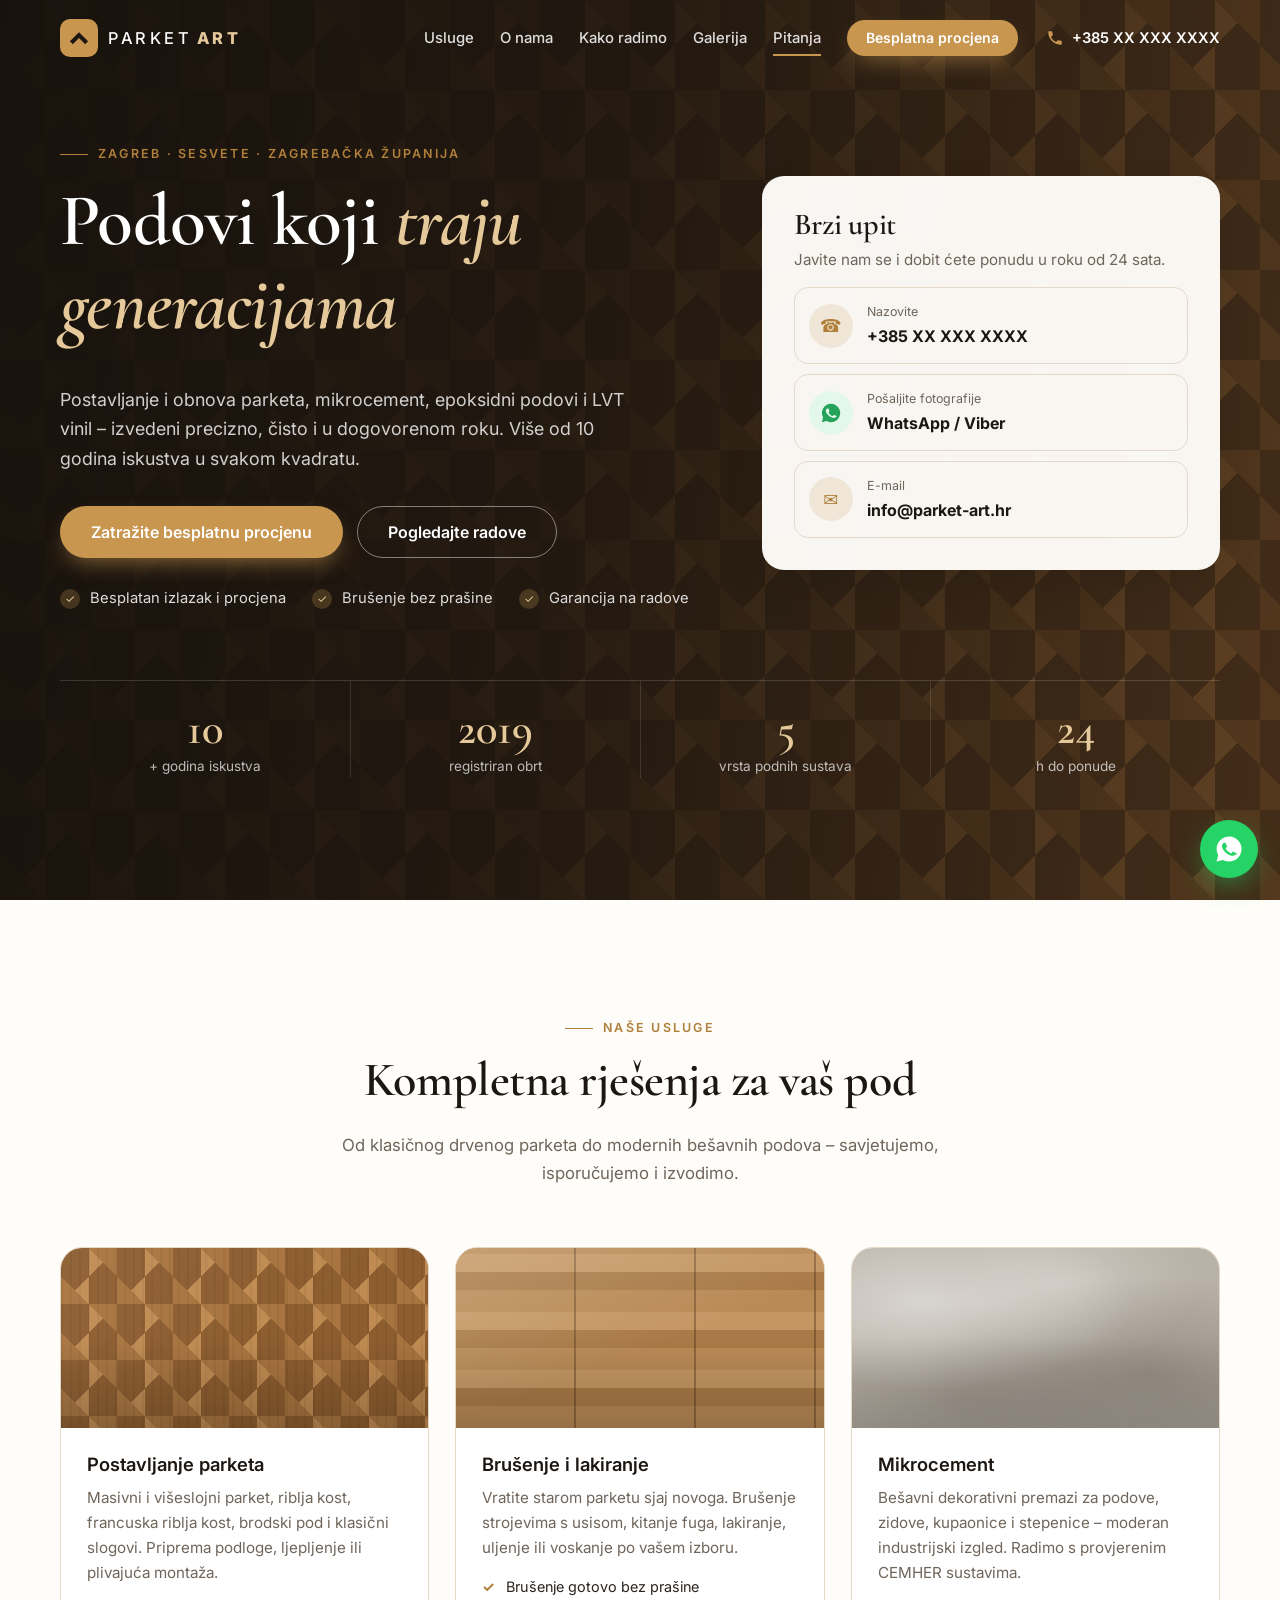
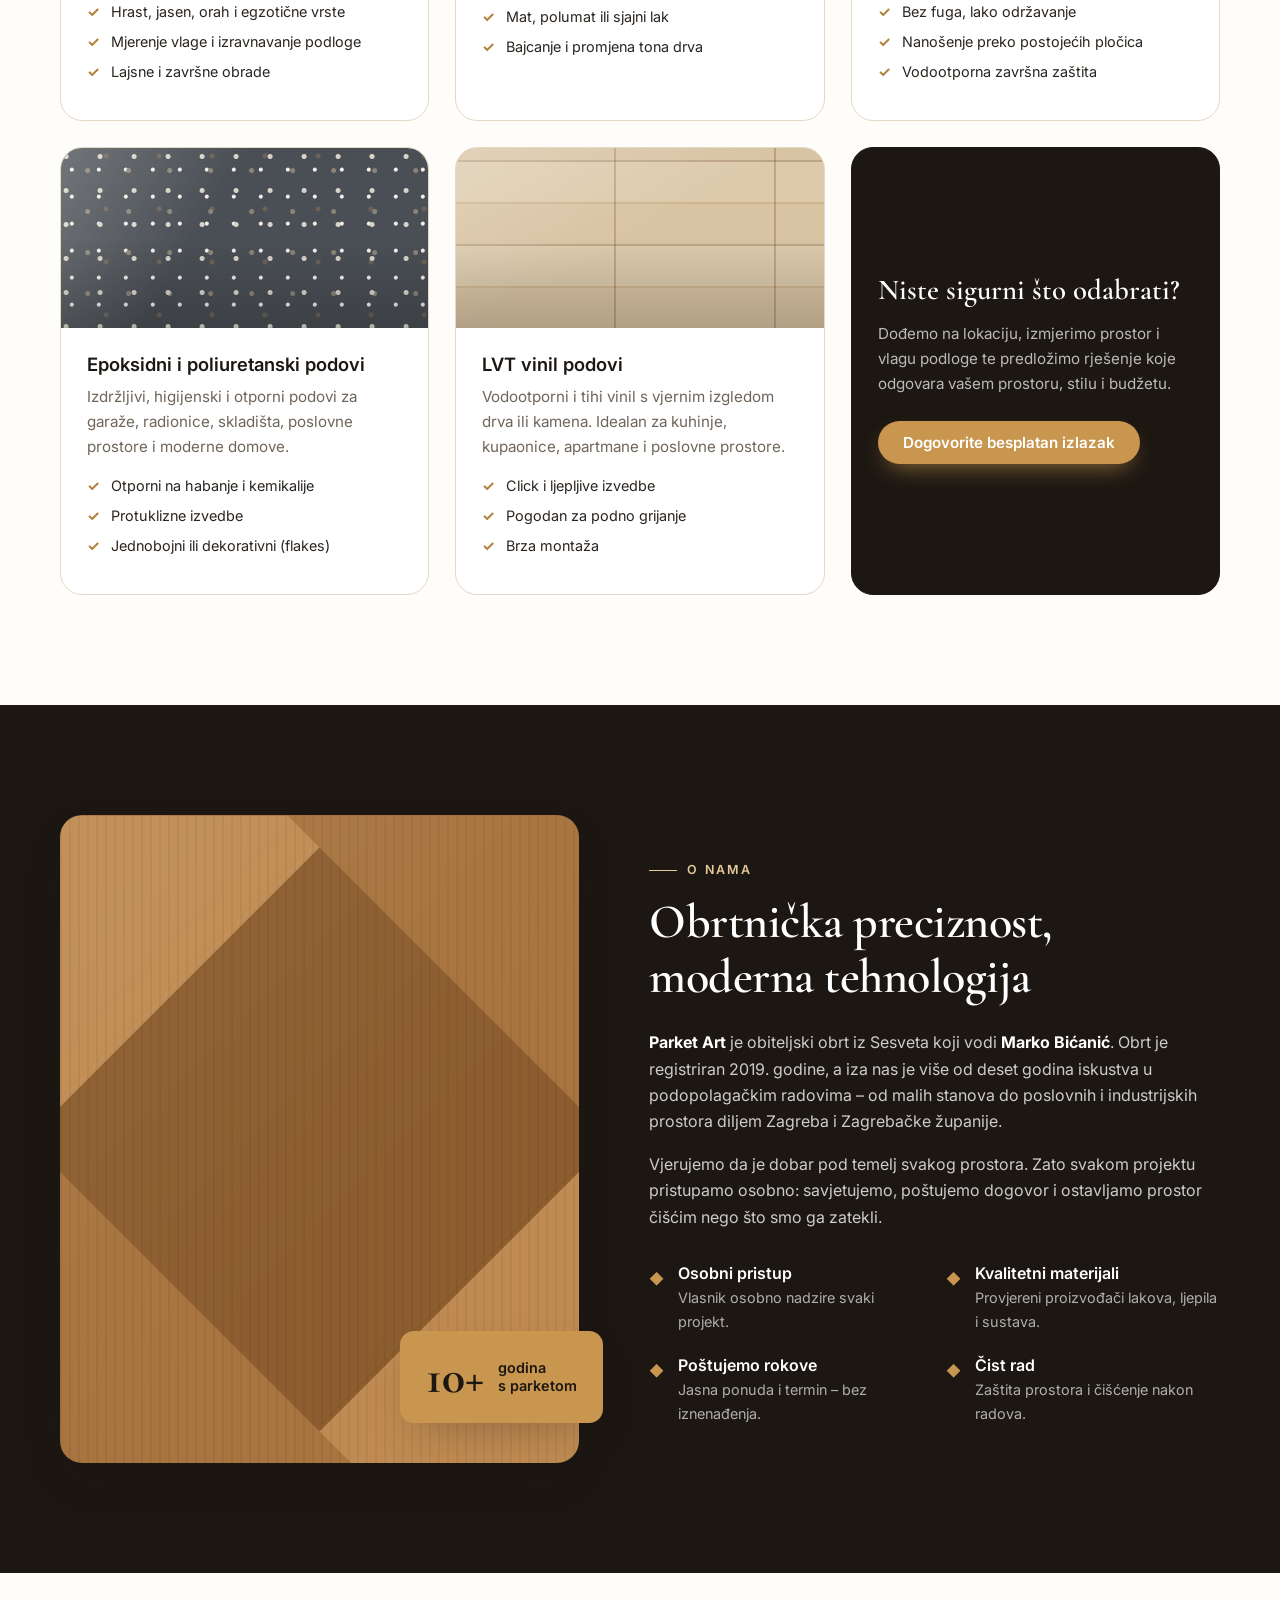
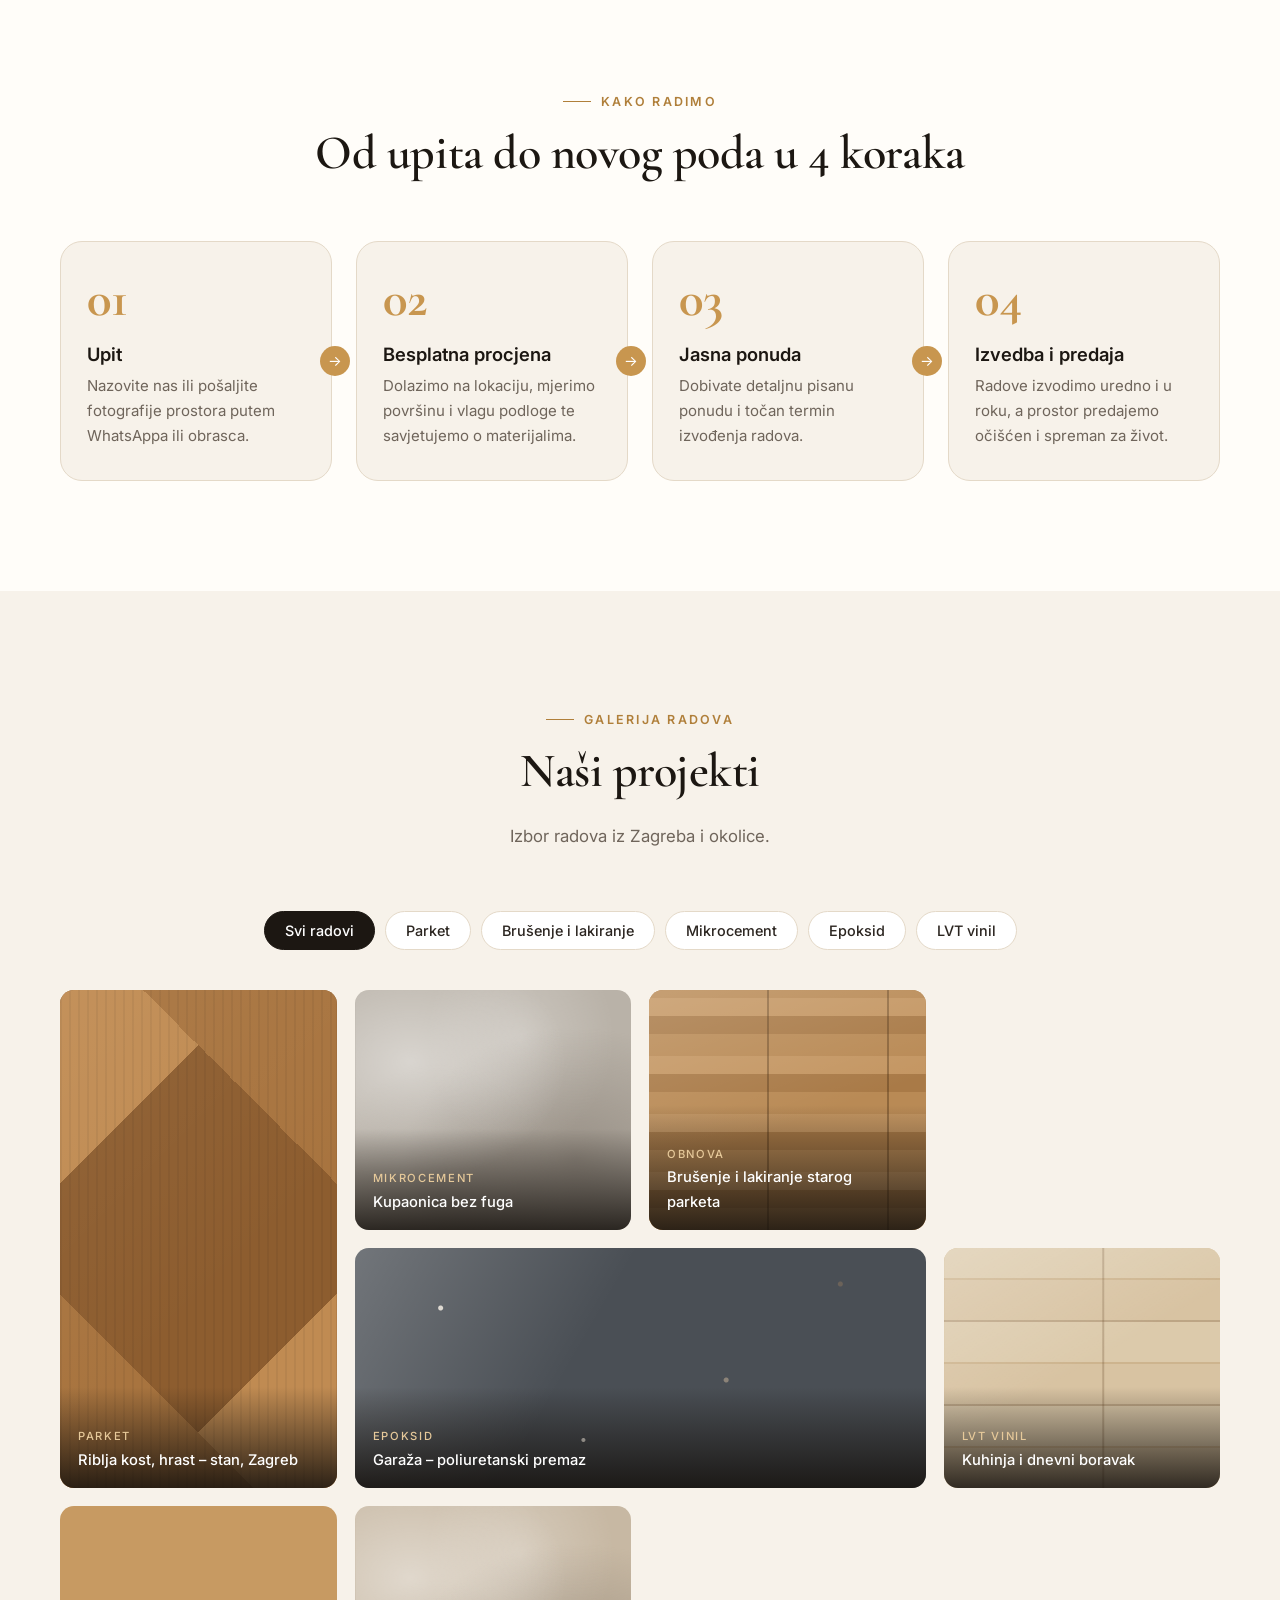
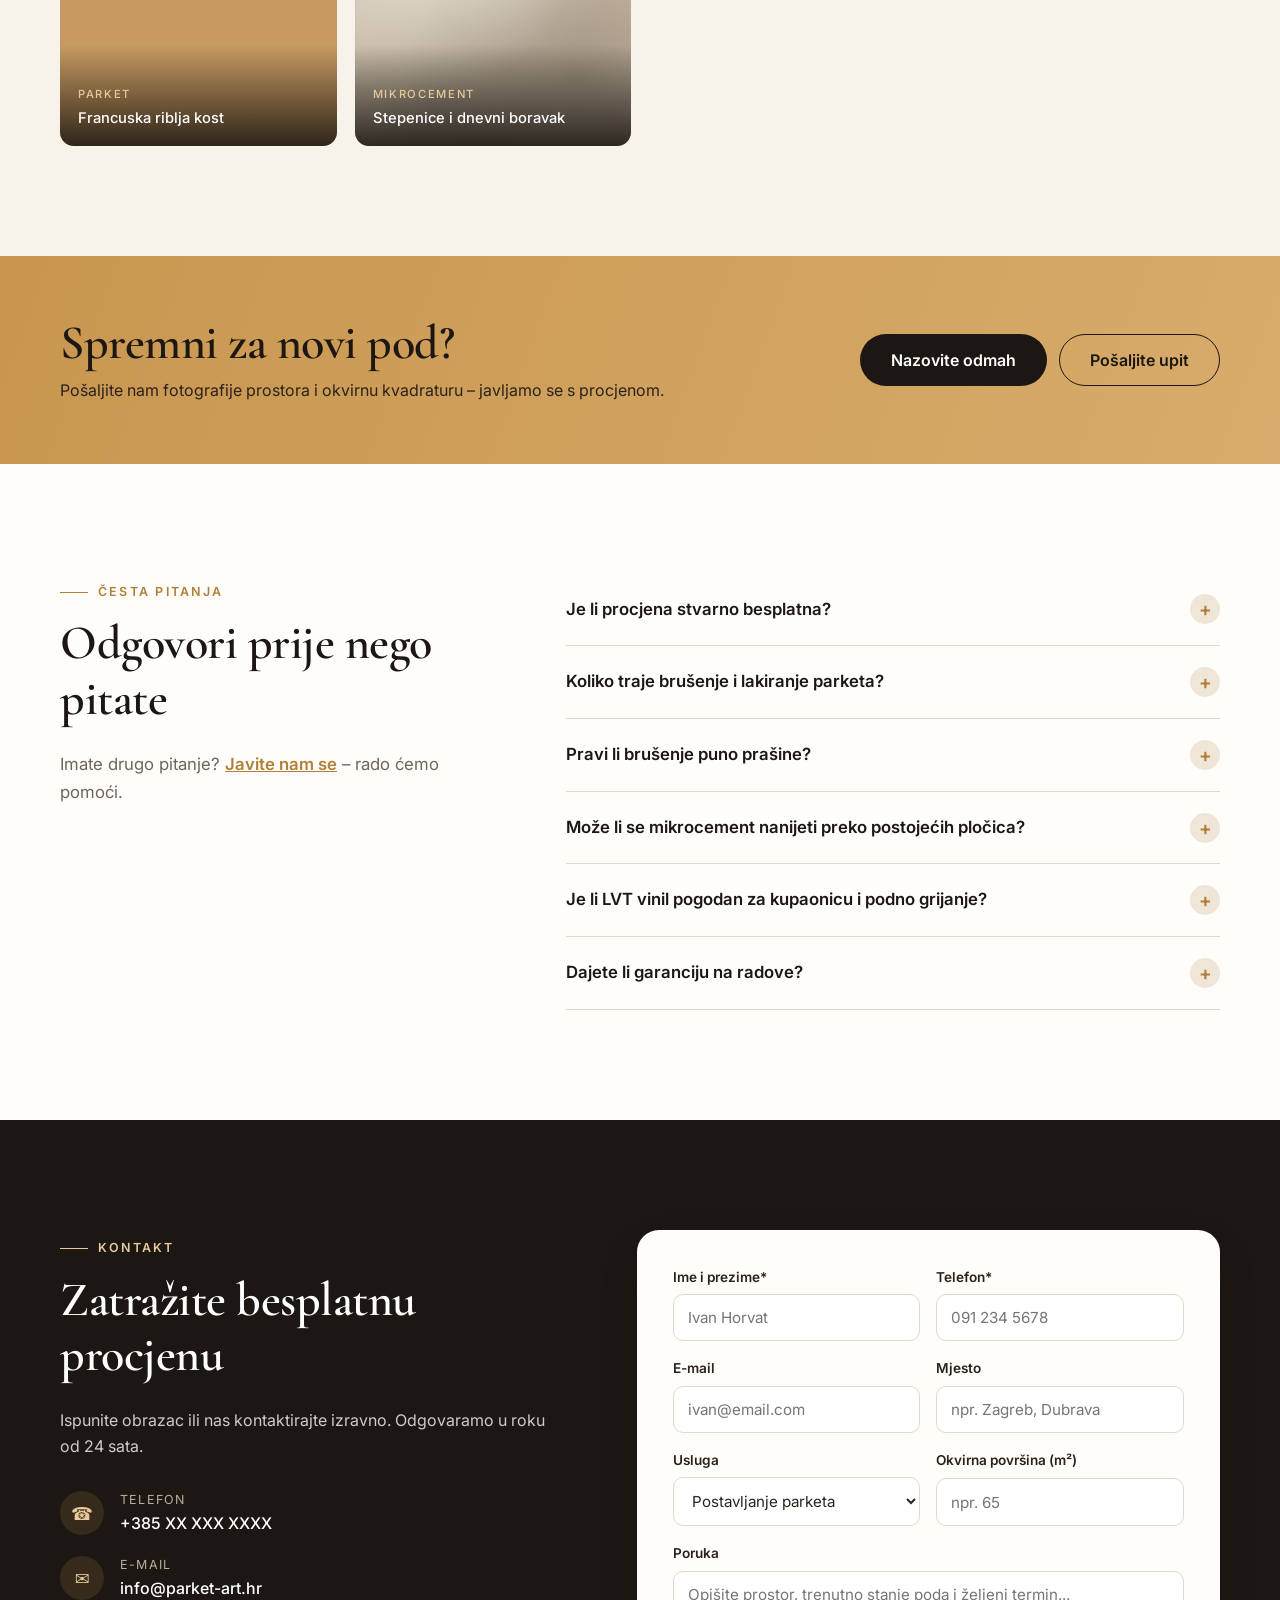
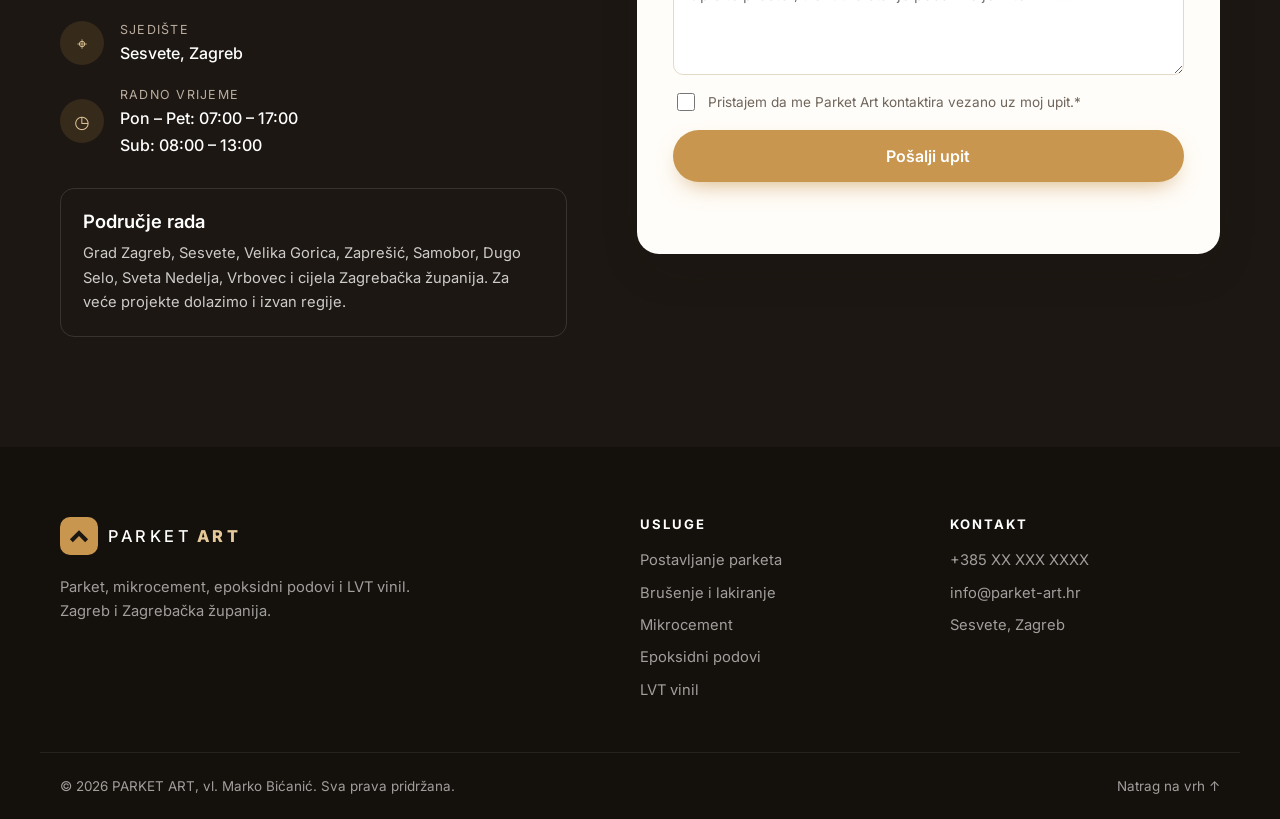
==== index.html @ 4e7c6246 "Add Parket Art business website Responsive one-page site (HR): hero with quick-contact card, service" ====
<!doctype html>
<html lang="hr">
<head>
  <meta charset="utf-8">
  <meta name="viewport" content="width=device-width, initial-scale=1">
  <title>Parket Art | Parket, mikrocement i epoksidni podovi – Zagreb i okolica</title>
  <meta name="description" content="Parket Art – postavljanje, brušenje i lakiranje parketa, mikrocement, epoksidni i poliuretanski podovi te LVT vinil. Zagreb, Sesvete i Zagrebačka županija. Besplatna procjena!">
  <meta name="keywords" content="parket Zagreb, postavljanje parketa, brušenje parketa, lakiranje parketa, mikrocement, epoksidni pod, poliuretanski pod, LVT vinil, Sesvete, parketar">
  <link rel="canonical" href="https://parket-art.hr/">

  <!-- Open Graph -->
  <meta property="og:type" content="website">
  <meta property="og:title" content="Parket Art – Podovi koji traju generacijama">
  <meta property="og:description" content="Parket, mikrocement, epoksidni podovi i LVT vinil. Zagreb i Zagrebačka županija. Zatražite besplatnu procjenu.">
  <meta property="og:url" content="https://parket-art.hr/">
  <meta property="og:image" content="https://parket-art.hr/img/og-image.jpg">
  <meta property="og:locale" content="hr_HR">

  <link rel="icon" href="data:image/svg+xml,%3Csvg xmlns='http://www.w3.org/2000/svg' viewBox='0 0 64 64'%3E%3Crect width='64' height='64' rx='12' fill='%231c1712'/%3E%3Cpath d='M14 40l18-18 18 18-6 6-12-12-12 12z' fill='%23c8964f'/%3E%3C/svg%3E">

  <link rel="preconnect" href="https://fonts.googleapis.com">
  <link rel="preconnect" href="https://fonts.gstatic.com" crossorigin>
  <link href="https://fonts.googleapis.com/css2?family=Cormorant+Garamond:wght@500;600;700&family=Inter:wght@400;500;600;700&display=swap" rel="stylesheet">
  <link rel="stylesheet" href="css/style.css">

  <!-- Strukturirani podaci za Google (lokalni biznis) -->
  <script type="application/ld+json">
  {
    "@context": "https://schema.org",
    "@type": "HomeAndConstructionBusiness",
    "name": "Parket Art",
    "description": "Postavljanje i obnova parketa, mikrocement, epoksidni i poliuretanski podovi, LVT vinil.",
    "url": "https://parket-art.hr/",
    "founder": "Marko Bićanić",
    "foundingDate": "2019",
    "telephone": "+385000000000",
    "email": "info@parket-art.hr",
    "address": {
      "@type": "PostalAddress",
      "addressLocality": "Sesvete",
      "addressRegion": "Grad Zagreb",
      "addressCountry": "HR"
    },
    "areaServed": ["Grad Zagreb", "Zagrebačka županija"],
    "openingHours": "Mo-Fr 07:00-17:00, Sa 08:00-13:00"
  }
  </script>
</head>
<body>

<!-- ============ HEADER ============ -->
<header class="header" id="header">
  <div class="container header__inner">
    <a href="#pocetna" class="logo" aria-label="Parket Art – početna">
      <span class="logo__mark" aria-hidden="true">
        <svg viewBox="0 0 40 40"><path d="M6 25 20 11l14 14-4.5 4.5L20 20l-9.5 9.5z"/></svg>
      </span>
      <span class="logo__text">PARKET<strong>ART</strong></span>
    </a>

    <nav class="nav" id="nav" aria-label="Glavna navigacija">
      <a href="#usluge">Usluge</a>
      <a href="#o-nama">O nama</a>
      <a href="#proces">Kako radimo</a>
      <a href="#galerija">Galerija</a>
      <a href="#pitanja">Pitanja</a>
      <a href="#kontakt" class="btn btn--sm btn--gold nav__cta">Besplatna procjena</a>
    </nav>

    <a href="tel:+385000000000" class="header__phone" data-phone>
      <svg viewBox="0 0 24 24" aria-hidden="true"><path d="M6.6 10.8a15.1 15.1 0 0 0 6.6 6.6l2.2-2.2c.3-.3.7-.4 1-.2 1.1.4 2.3.6 3.6.6.6 0 1 .4 1 1V20c0 .6-.4 1-1 1A17 17 0 0 1 3 4c0-.6.4-1 1-1h3.5c.6 0 1 .4 1 1 0 1.3.2 2.5.6 3.6.1.3 0 .7-.2 1z"/></svg>
      <span data-phone-text>+385 XX XXX XXXX</span>
    </a>

    <button class="burger" id="burger" aria-label="Otvori izbornik" aria-expanded="false" aria-controls="nav">
      <span></span><span></span><span></span>
    </button>
  </div>
</header>

<main>

<!-- ============ HERO ============ -->
<section class="hero" id="pocetna">
  <div class="hero__bg" aria-hidden="true"></div>
  <div class="container hero__inner">
    <div class="hero__content reveal">
      <p class="eyebrow">Zagreb · Sesvete · Zagrebačka županija</p>
      <h1>Podovi koji <em>traju generacijama</em></h1>
      <p class="hero__lead">
        Postavljanje i obnova parketa, mikrocement, epoksidni podovi i LVT vinil –
        izvedeni precizno, čisto i u dogovorenom roku. Više od 10 godina iskustva u svakom kvadratu.
      </p>
      <div class="hero__actions">
        <a href="#kontakt" class="btn btn--gold btn--lg">Zatražite besplatnu procjenu</a>
        <a href="#galerija" class="btn btn--ghost btn--lg">Pogledajte radove</a>
      </div>
      <ul class="hero__trust">
        <li><span class="check">✓</span> Besplatan izlazak i procjena</li>
        <li><span class="check">✓</span> Brušenje bez prašine</li>
        <li><span class="check">✓</span> Garancija na radove</li>
      </ul>
    </div>

    <aside class="hero__card reveal" aria-label="Brzi upit">
      <h2>Brzi upit</h2>
      <p>Javite nam se i dobit ćete ponudu u roku od 24 sata.</p>
      <a href="tel:+385000000000" class="hero__card-row" data-phone>
        <span class="icon-circle">☎</span>
        <span><small>Nazovite</small><strong data-phone-text>+385 XX XXX XXXX</strong></span>
      </a>
      <a href="#" class="hero__card-row" data-whatsapp target="_blank" rel="noopener">
        <span class="icon-circle icon-circle--wa">
          <svg viewBox="0 0 24 24" aria-hidden="true"><path d="M12 2a10 10 0 0 0-8.6 15l-1.4 5 5.1-1.3A10 10 0 1 0 12 2zm5.3 14.2c-.2.6-1.3 1.2-1.8 1.2-.5.1-1 .2-3.3-.7-2.8-1.1-4.6-3.9-4.7-4.1-.1-.2-1.1-1.5-1.1-2.9s.7-2.1 1-2.4c.3-.3.6-.3.8-.3h.6c.2 0 .4 0 .6.5l.9 2.1c.1.2.1.4 0 .5l-.4.6-.4.4c-.1.1-.3.3-.1.6.2.3.8 1.3 1.7 2.1 1.2 1 2.1 1.3 2.4 1.5.3.1.5.1.6-.1l.9-1c.2-.3.4-.2.6-.1l2 1c.3.1.5.2.5.3.1.1.1.6-.1 1.2z"/></svg>
        </span>
        <span><small>Pošaljite fotografije</small><strong>WhatsApp / Viber</strong></span>
      </a>
      <a href="mailto:info@parket-art.hr" class="hero__card-row" data-email>
        <span class="icon-circle">✉</span>
        <span><small>E-mail</small><strong data-email-text>info@parket-art.hr</strong></span>
      </a>
    </aside>
  </div>

  <div class="container">
    <div class="stats reveal">
      <div class="stat"><strong data-count="10">0</strong><span>+ godina iskustva</span></div>
      <div class="stat"><strong data-count="2019">0</strong><span>registriran obrt</span></div>
      <div class="stat"><strong data-count="5">0</strong><span>vrsta podnih sustava</span></div>
      <div class="stat"><strong data-count="24">0</strong><span>h do ponude</span></div>
    </div>
  </div>
</section>

<!-- ============ USLUGE ============ -->
<section class="section" id="usluge">
  <div class="container">
    <header class="section__head reveal">
      <p class="eyebrow">Naše usluge</p>
      <h2>Kompletna rješenja za vaš pod</h2>
      <p>Od klasičnog drvenog parketa do modernih bešavnih podova – savjetujemo, isporučujemo i izvodimo.</p>
    </header>

    <div class="services">
      <article class="service reveal">
        <div class="service__visual pattern-herringbone" aria-hidden="true"></div>
        <div class="service__body">
          <h3>Postavljanje parketa</h3>
          <p>Masivni i višeslojni parket, riblja kost, francuska riblja kost, brodski pod i klasični slogovi. Priprema podloge, ljepljenje ili plivajuća montaža.</p>
          <ul class="ticks">
            <li>Hrast, jasen, orah i egzotične vrste</li>
            <li>Mjerenje vlage i izravnavanje podloge</li>
            <li>Lajsne i završne obrade</li>
          </ul>
        </div>
      </article>

      <article class="service reveal">
        <div class="service__visual pattern-planks" aria-hidden="true"></div>
        <div class="service__body">
          <h3>Brušenje i lakiranje</h3>
          <p>Vratite starom parketu sjaj novoga. Brušenje strojevima s usisom, kitanje fuga, lakiranje, uljenje ili voskanje po vašem izboru.</p>
          <ul class="ticks">
            <li>Brušenje gotovo bez prašine</li>
            <li>Mat, polumat ili sjajni lak</li>
            <li>Bajcanje i promjena tona drva</li>
          </ul>
        </div>
      </article>

      <article class="service reveal">
        <div class="service__visual pattern-microcement" aria-hidden="true"></div>
        <div class="service__body">
          <h3>Mikrocement</h3>
          <p>Bešavni dekorativni premazi za podove, zidove, kupaonice i stepenice – moderan industrijski izgled. Radimo s provjerenim CEMHER sustavima.</p>
          <ul class="ticks">
            <li>Bez fuga, lako održavanje</li>
            <li>Nanošenje preko postojećih pločica</li>
            <li>Vodootporna završna zaštita</li>
          </ul>
        </div>
      </article>

      <article class="service reveal">
        <div class="service__visual pattern-epoxy" aria-hidden="true"></div>
        <div class="service__body">
          <h3>Epoksidni i poliuretanski podovi</h3>
          <p>Izdržljivi, higijenski i otporni podovi za garaže, radionice, skladišta, poslovne prostore i moderne domove.</p>
          <ul class="ticks">
            <li>Otporni na habanje i kemikalije</li>
            <li>Protuklizne izvedbe</li>
            <li>Jednobojni ili dekorativni (flakes)</li>
          </ul>
        </div>
      </article>

      <article class="service reveal">
        <div class="service__visual pattern-vinyl" aria-hidden="true"></div>
        <div class="service__body">
          <h3>LVT vinil podovi</h3>
          <p>Vodootporni i tihi vinil s vjernim izgledom drva ili kamena. Idealan za kuhinje, kupaonice, apartmane i poslovne prostore.</p>
          <ul class="ticks">
            <li>Click i ljepljive izvedbe</li>
            <li>Pogodan za podno grijanje</li>
            <li>Brza montaža</li>
          </ul>
        </div>
      </article>

      <article class="service service--cta reveal">
        <div class="service__body">
          <h3>Niste sigurni što odabrati?</h3>
          <p>Dođemo na lokaciju, izmjerimo prostor i vlagu podloge te predložimo rješenje koje odgovara vašem prostoru, stilu i budžetu.</p>
          <a href="#kontakt" class="btn btn--gold">Dogovorite besplatan izlazak</a>
        </div>
      </article>
    </div>
  </div>
</section>

<!-- ============ ZAŠTO MI ============ -->
<section class="section section--dark" id="o-nama">
  <div class="container about">
    <div class="about__visual reveal" aria-hidden="true">
      <div class="about__img pattern-herringbone pattern-herringbone--large"></div>
      <div class="about__badge">
        <strong>10+</strong>
        <span>godina<br>s parketom</span>
      </div>
    </div>

    <div class="about__content reveal">
      <p class="eyebrow">O nama</p>
      <h2>Obrtnička preciznost, moderna tehnologija</h2>
      <p>
        <strong>Parket Art</strong> je obiteljski obrt iz Sesveta koji vodi <strong>Marko Bićanić</strong>.
        Obrt je registriran 2019. godine, a iza nas je više od deset godina iskustva u podopolagačkim radovima
        – od malih stanova do poslovnih i industrijskih prostora diljem Zagreba i Zagrebačke županije.
      </p>
      <p>
        Vjerujemo da je dobar pod temelj svakog prostora. Zato svakom projektu pristupamo osobno:
        savjetujemo, poštujemo dogovor i ostavljamo prostor čišćim nego što smo ga zatekli.
      </p>

      <div class="features">
        <div class="feature">
          <span class="feature__icon">◆</span>
          <div><h3>Osobni pristup</h3><p>Vlasnik osobno nadzire svaki projekt.</p></div>
        </div>
        <div class="feature">
          <span class="feature__icon">◆</span>
          <div><h3>Kvalitetni materijali</h3><p>Provjereni proizvođači lakova, ljepila i sustava.</p></div>
        </div>
        <div class="feature">
          <span class="feature__icon">◆</span>
          <div><h3>Poštujemo rokove</h3><p>Jasna ponuda i termin – bez iznenađenja.</p></div>
        </div>
        <div class="feature">
          <span class="feature__icon">◆</span>
          <div><h3>Čist rad</h3><p>Zaštita prostora i čišćenje nakon radova.</p></div>
        </div>
      </div>
    </div>
  </div>
</section>

<!-- ============ PROCES ============ -->
<section class="section" id="proces">
  <div class="container">
    <header class="section__head reveal">
      <p class="eyebrow">Kako radimo</p>
      <h2>Od upita do novog poda u 4 koraka</h2>
    </header>

    <ol class="steps">
      <li class="step reveal">
        <span class="step__num">01</span>
        <h3>Upit</h3>
        <p>Nazovite nas ili pošaljite fotografije prostora putem WhatsAppa ili obrasca.</p>
      </li>
      <li class="step reveal">
        <span class="step__num">02</span>
        <h3>Besplatna procjena</h3>
        <p>Dolazimo na lokaciju, mjerimo površinu i vlagu podloge te savjetujemo o materijalima.</p>
      </li>
      <li class="step reveal">
        <span class="step__num">03</span>
        <h3>Jasna ponuda</h3>
        <p>Dobivate detaljnu pisanu ponudu i točan termin izvođenja radova.</p>
      </li>
      <li class="step reveal">
        <span class="step__num">04</span>
        <h3>Izvedba i predaja</h3>
        <p>Radove izvodimo uredno i u roku, a prostor predajemo očišćen i spreman za život.</p>
      </li>
    </ol>
  </div>
</section>

<!-- ============ GALERIJA ============ -->
<section class="section section--alt" id="galerija">
  <div class="container">
    <header class="section__head reveal">
      <p class="eyebrow">Galerija radova</p>
      <h2>Naši projekti</h2>
      <p>Izbor radova iz Zagreba i okolice.</p>
    </header>

    <div class="filters reveal" role="tablist" aria-label="Filtriraj galeriju">
      <button class="filter is-active" data-filter="all">Svi radovi</button>
      <button class="filter" data-filter="parket">Parket</button>
      <button class="filter" data-filter="obnova">Brušenje i lakiranje</button>
      <button class="filter" data-filter="mikrocement">Mikrocement</button>
      <button class="filter" data-filter="epoksid">Epoksid</button>
      <button class="filter" data-filter="vinil">LVT vinil</button>
    </div>

    <!--
      FOTOGRAFIJE: stavite svoje slike u mapu /img i upišite naziv u data-img.
      Npr. data-img="img/parket-1.jpg". Dok slike ne postoje, prikazuje se dekorativni uzorak.
    -->
    <div class="gallery">
      <figure class="gallery__item gallery__item--tall" data-cat="parket" data-img="img/parket-1.jpg">
        <div class="gallery__media pattern-herringbone"></div>
        <figcaption><span>Parket</span>Riblja kost, hrast – stan, Zagreb</figcaption>
      </figure>
      <figure class="gallery__item" data-cat="mikrocement" data-img="img/mikrocement-1.jpg">
        <div class="gallery__media pattern-microcement"></div>
        <figcaption><span>Mikrocement</span>Kupaonica bez fuga</figcaption>
      </figure>
      <figure class="gallery__item" data-cat="obnova" data-img="img/obnova-1.jpg">
        <div class="gallery__media pattern-planks"></div>
        <figcaption><span>Obnova</span>Brušenje i lakiranje starog parketa</figcaption>
      </figure>
      <figure class="gallery__item gallery__item--wide" data-cat="epoksid" data-img="img/epoksid-1.jpg">
        <div class="gallery__media pattern-epoxy"></div>
        <figcaption><span>Epoksid</span>Garaža – poliuretanski premaz</figcaption>
      </figure>
      <figure class="gallery__item" data-cat="vinil" data-img="img/vinil-1.jpg">
        <div class="gallery__media pattern-vinyl"></div>
        <figcaption><span>LVT vinil</span>Kuhinja i dnevni boravak</figcaption>
      </figure>
      <figure class="gallery__item" data-cat="parket" data-img="img/parket-2.jpg">
        <div class="gallery__media pattern-chevron"></div>
        <figcaption><span>Parket</span>Francuska riblja kost</figcaption>
      </figure>
      <figure class="gallery__item" data-cat="mikrocement" data-img="img/mikrocement-2.jpg">
        <div class="gallery__media pattern-microcement pattern-microcement--warm"></div>
        <figcaption><span>Mikrocement</span>Stepenice i dnevni boravak</figcaption>
      </figure>
    </div>
  </div>
</section>

<!-- ============ CTA TRAKA ============ -->
<section class="cta-band">
  <div class="container cta-band__inner reveal">
    <div>
      <h2>Spremni za novi pod?</h2>
      <p>Pošaljite nam fotografije prostora i okvirnu kvadraturu – javljamo se s procjenom.</p>
    </div>
    <div class="cta-band__actions">
      <a href="tel:+385000000000" class="btn btn--dark btn--lg" data-phone>Nazovite odmah</a>
      <a href="#kontakt" class="btn btn--outline-dark btn--lg">Pošaljite upit</a>
    </div>
  </div>
</section>

<!-- ============ FAQ ============ -->
<section class="section" id="pitanja">
  <div class="container faq-wrap">
    <header class="section__head section__head--left reveal">
      <p class="eyebrow">Česta pitanja</p>
      <h2>Odgovori prije nego pitate</h2>
      <p>Imate drugo pitanje? <a href="#kontakt">Javite nam se</a> – rado ćemo pomoći.</p>
    </header>

    <div class="faq reveal">
      <details>
        <summary>Je li procjena stvarno besplatna?</summary>
        <p>Da. Na području Zagreba i Zagrebačke županije izlazak na teren, mjerenje i savjetovanje su besplatni i ne obvezuju vas ni na što.</p>
      </details>
      <details>
        <summary>Koliko traje brušenje i lakiranje parketa?</summary>
        <p>Za prosječan stan od 60–80 m² radovi obično traju 2–4 dana, ovisno o stanju parketa i odabranoj završnoj obradi. Po parketu se može hodati već nakon 24 sata.</p>
      </details>
      <details>
        <summary>Pravi li brušenje puno prašine?</summary>
        <p>Koristimo profesionalne strojeve s usisnim sustavima, tako da je prašina svedena na minimum. Namještaj i ostale površine dodatno štitimo.</p>
      </details>
      <details>
        <summary>Može li se mikrocement nanijeti preko postojećih pločica?</summary>
        <p>U većini slučajeva da. Mikrocement se nanosi u tankim slojevima pa nije potrebno skidati pločice, što štedi vrijeme i novac. Stanje podloge provjerimo na procjeni.</p>
      </details>
      <details>
        <summary>Je li LVT vinil pogodan za kupaonicu i podno grijanje?</summary>
        <p>Da. LVT vinil je vodootporan i kompatibilan s podnim grijanjem, pa je odličan izbor za kuhinje, kupaonice i apartmane.</p>
      </details>
      <details>
        <summary>Dajete li garanciju na radove?</summary>
        <p>Da, na sve izvedene radove dajemo garanciju, a za materijale vrijedi jamstvo proizvođača. Detalje navodimo u ponudi.</p>
      </details>
    </div>
  </div>
</section>

<!-- ============ KONTAKT ============ -->
<section class="section section--dark" id="kontakt">
  <div class="container contact">
    <div class="contact__info reveal">
      <p class="eyebrow">Kontakt</p>
      <h2>Zatražite besplatnu procjenu</h2>
      <p>Ispunite obrazac ili nas kontaktirajte izravno. Odgovaramo u roku od 24 sata.</p>

      <ul class="contact__list">
        <li>
          <span class="icon-circle">☎</span>
          <div><small>Telefon</small><a href="tel:+385000000000" data-phone><span data-phone-text>+385 XX XXX XXXX</span></a></div>
        </li>
        <li>
          <span class="icon-circle">✉</span>
          <div><small>E-mail</small><a href="mailto:info@parket-art.hr" data-email><span data-email-text>info@parket-art.hr</span></a></div>
        </li>
        <li>
          <span class="icon-circle">⌖</span>
          <div><small>Sjedište</small><span>Sesvete, Zagreb</span></div>
        </li>
        <li>
          <span class="icon-circle">◷</span>
          <div><small>Radno vrijeme</small><span>Pon – Pet: 07:00 – 17:00<br>Sub: 08:00 – 13:00</span></div>
        </li>
      </ul>

      <div class="area">
        <h3>Područje rada</h3>
        <p>Grad Zagreb, Sesvete, Velika Gorica, Zaprešić, Samobor, Dugo Selo, Sveta Nedelja, Vrbovec i cijela Zagrebačka županija. Za veće projekte dolazimo i izvan regije.</p>
      </div>
    </div>

    <form class="form reveal" id="contact-form" novalidate>
      <div class="form__row">
        <label>Ime i prezime*
          <input type="text" name="ime" required autocomplete="name" placeholder="Ivan Horvat">
        </label>
        <label>Telefon*
          <input type="tel" name="telefon" required autocomplete="tel" placeholder="091 234 5678">
        </label>
      </div>
      <div class="form__row">
        <label>E-mail
          <input type="email" name="email" autocomplete="email" placeholder="ivan@email.com">
        </label>
        <label>Mjesto
          <input type="text" name="mjesto" placeholder="npr. Zagreb, Dubrava">
        </label>
      </div>
      <div class="form__row">
        <label>Usluga
          <select name="usluga">
            <option>Postavljanje parketa</option>
            <option>Brušenje i lakiranje</option>
            <option>Mikrocement</option>
            <option>Epoksidni / poliuretanski pod</option>
            <option>LVT vinil</option>
            <option>Nisam siguran/na – trebam savjet</option>
          </select>
        </label>
        <label>Okvirna površina (m²)
          <input type="number" name="povrsina" min="1" placeholder="npr. 65">
        </label>
      </div>
      <label>Poruka
        <textarea name="poruka" rows="4" placeholder="Opišite prostor, trenutno stanje poda i željeni termin..."></textarea>
      </label>
      <label class="form__check">
        <input type="checkbox" name="privola" required>
        <span>Pristajem da me Parket Art kontaktira vezano uz moj upit.*</span>
      </label>
      <button type="submit" class="btn btn--gold btn--lg btn--block">Pošalji upit</button>
      <p class="form__status" id="form-status" role="status" aria-live="polite"></p>
    </form>
  </div>
</section>

</main>

<!-- ============ FOOTER ============ -->
<footer class="footer">
  <div class="container footer__inner">
    <div>
      <a href="#pocetna" class="logo logo--light">
        <span class="logo__mark" aria-hidden="true"><svg viewBox="0 0 40 40"><path d="M6 25 20 11l14 14-4.5 4.5L20 20l-9.5 9.5z"/></svg></span>
        <span class="logo__text">PARKET<strong>ART</strong></span>
      </a>
      <p class="footer__about">Parket, mikrocement, epoksidni podovi i LVT vinil.<br>Zagreb i Zagrebačka županija.</p>
    </div>
    <nav class="footer__nav" aria-label="Podnožje">
      <h4>Usluge</h4>
      <a href="#usluge">Postavljanje parketa</a>
      <a href="#usluge">Brušenje i lakiranje</a>
      <a href="#usluge">Mikrocement</a>
      <a href="#usluge">Epoksidni podovi</a>
      <a href="#usluge">LVT vinil</a>
    </nav>
    <div class="footer__nav">
      <h4>Kontakt</h4>
      <a href="tel:+385000000000" data-phone><span data-phone-text>+385 XX XXX XXXX</span></a>
      <a href="mailto:info@parket-art.hr" data-email><span data-email-text>info@parket-art.hr</span></a>
      <span>Sesvete, Zagreb</span>
    </div>
  </div>
  <div class="container footer__bottom">
    <p>© <span id="year"></span> PARKET ART, vl. Marko Bićanić. Sva prava pridržana.</p>
    <p><a href="#pocetna">Natrag na vrh ↑</a></p>
  </div>
</footer>

<!-- Plutajući gumbi -->
<a href="#" class="float-wa" data-whatsapp target="_blank" rel="noopener" aria-label="Pišite nam na WhatsApp">
  <svg viewBox="0 0 24 24" aria-hidden="true"><path d="M12 2a10 10 0 0 0-8.6 15l-1.4 5 5.1-1.3A10 10 0 1 0 12 2zm5.3 14.2c-.2.6-1.3 1.2-1.8 1.2-.5.1-1 .2-3.3-.7-2.8-1.1-4.6-3.9-4.7-4.1-.1-.2-1.1-1.5-1.1-2.9s.7-2.1 1-2.4c.3-.3.6-.3.8-.3h.6c.2 0 .4 0 .6.5l.9 2.1c.1.2.1.4 0 .5l-.4.6-.4.4c-.1.1-.3.3-.1.6.2.3.8 1.3 1.7 2.1 1.2 1 2.1 1.3 2.4 1.5.3.1.5.1.6-.1l.9-1c.2-.3.4-.2.6-.1l2 1c.3.1.5.2.5.3.1.1.1.6-.1 1.2z"/></svg>
</a>
<a href="tel:+385000000000" class="float-call" data-phone aria-label="Nazovite nas">
  <svg viewBox="0 0 24 24" aria-hidden="true"><path d="M6.6 10.8a15.1 15.1 0 0 0 6.6 6.6l2.2-2.2c.3-.3.7-.4 1-.2 1.1.4 2.3.6 3.6.6.6 0 1 .4 1 1V20c0 .6-.4 1-1 1A17 17 0 0 1 3 4c0-.6.4-1 1-1h3.5c.6 0 1 .4 1 1 0 1.3.2 2.5.6 3.6.1.3 0 .7-.2 1z"/></svg>
  Nazovite
</a>

<!-- Lightbox -->
<div class="lightbox" id="lightbox" hidden>
  <button class="lightbox__close" aria-label="Zatvori">×</button>
  <img alt="">
  <p class="lightbox__caption"></p>
</div>

<script src="js/main.js"></script>
</body>
</html>
---- css/style.css ----
/* =========================================================
   PARKET ART – stilovi
   ========================================================= */
:root {
  --ink: #1c1712;
  --ink-2: #2a221b;
  --ink-3: #3a3027;
  --cream: #f7f2ea;
  --cream-2: #efe6d8;
  --paper: #fffdf9;
  --gold: #c8964f;
  --gold-2: #b07f3a;
  --gold-soft: #e6c99a;
  --text: #2b2520;
  --muted: #6f655b;
  --muted-light: #b9ad9f;
  --line: #e4d9c8;
  --radius: 14px;
  --radius-lg: 22px;
  --shadow: 0 18px 50px -20px rgba(28, 23, 18, .35);
  --shadow-sm: 0 6px 20px -10px rgba(28, 23, 18, .3);
  --serif: "Cormorant Garamond", Georgia, serif;
  --sans: "Inter", system-ui, -apple-system, "Segoe UI", sans-serif;
  --header-h: 76px;
}

*, *::before, *::after { box-sizing: border-box; }
html { scroll-behavior: smooth; scroll-padding-top: var(--header-h); }
body {
  margin: 0;
  font-family: var(--sans);
  font-size: 16px;
  line-height: 1.65;
  color: var(--text);
  background: var(--paper);
  -webkit-font-smoothing: antialiased;
  overflow-x: hidden;
}
img { max-width: 100%; display: block; }
a { color: inherit; }
h1, h2, h3, h4 { line-height: 1.15; margin: 0 0 .5em; color: var(--ink); }
h1, h2 { font-family: var(--serif); font-weight: 600; letter-spacing: -.01em; }
h1 { font-size: clamp(2.6rem, 6vw, 4.6rem); }
h2 { font-size: clamp(2rem, 4vw, 3rem); }
h3 { font-size: 1.15rem; font-weight: 600; }
p { margin: 0 0 1em; }

.container { width: 100%; max-width: 1200px; margin: 0 auto; padding: 0 20px; }

.eyebrow {
  display: inline-flex; align-items: center; gap: 10px;
  font-size: .78rem; font-weight: 600; letter-spacing: .18em; text-transform: uppercase;
  color: var(--gold-2); margin-bottom: 14px;
}
.eyebrow::before { content: ""; width: 28px; height: 1px; background: currentColor; }

/* ---------- Gumbi ---------- */
.btn {
  display: inline-flex; align-items: center; justify-content: center; gap: 8px;
  padding: 13px 24px; border-radius: 999px; border: 1.5px solid transparent;
  font: 600 .95rem/1 var(--sans); text-decoration: none; cursor: pointer;
  transition: transform .2s, background .2s, color .2s, box-shadow .2s, border-color .2s;
  white-space: nowrap;
}
.btn:hover { transform: translateY(-2px); }
.btn--sm { padding: 10px 18px; font-size: .88rem; }
.btn--lg { padding: 17px 30px; font-size: 1rem; }
.btn--block { width: 100%; }
.btn--gold { background: var(--gold); color: #fff; box-shadow: 0 10px 25px -10px rgba(200,150,79,.8); }
.btn--gold:hover { background: var(--gold-2); }
.btn--ghost { border-color: rgba(255,255,255,.45); color: #fff; }
.btn--ghost:hover { background: rgba(255,255,255,.1); border-color: #fff; }
.btn--dark { background: var(--ink); color: #fff; }
.btn--dark:hover { background: var(--ink-3); }
.btn--outline-dark { border-color: var(--ink); color: var(--ink); }
.btn--outline-dark:hover { background: var(--ink); color: #fff; }

/* ---------- Header ---------- */
.header {
  position: fixed; inset: 0 0 auto; z-index: 50; height: var(--header-h);
  transition: background .3s, box-shadow .3s;
}
.header.is-scrolled { background: rgba(28,23,18,.94); backdrop-filter: blur(10px); box-shadow: 0 6px 30px -15px rgba(0,0,0,.5); }
.header__inner { height: 100%; display: flex; align-items: center; gap: 28px; }

.logo { display: inline-flex; align-items: center; gap: 10px; text-decoration: none; color: #fff; }
.logo__mark { width: 38px; height: 38px; border-radius: 10px; background: var(--gold); display: grid; place-items: center; }
.logo__mark svg { width: 26px; fill: var(--ink); }
.logo__text { font-weight: 500; letter-spacing: .22em; font-size: 1.02rem; }
.logo__text strong { font-weight: 800; color: var(--gold-soft); margin-left: 4px; }

.nav { display: flex; align-items: center; gap: 26px; margin-left: auto; }
.nav a:not(.btn) { color: rgba(255,255,255,.85); text-decoration: none; font-size: .93rem; font-weight: 500; position: relative; }
.nav a:not(.btn)::after { content: ""; position: absolute; left: 0; bottom: -6px; width: 0; height: 2px; background: var(--gold); transition: width .25s; }
.nav a:not(.btn):hover { color: #fff; }
.nav a:not(.btn):hover::after, .nav a.is-active::after { width: 100%; }

.header__phone { display: inline-flex; align-items: center; gap: 8px; color: #fff; text-decoration: none; font-weight: 600; font-size: .92rem; }
.header__phone svg { width: 18px; fill: var(--gold); }

.burger { display: none; margin-left: auto; width: 44px; height: 44px; border: 0; background: transparent; cursor: pointer; padding: 10px; }
.burger span { display: block; height: 2px; background: #fff; margin: 6px 0; transition: transform .3s, opacity .3s; }
.burger[aria-expanded="true"] span:nth-child(1) { transform: translateY(8px) rotate(45deg); }
.burger[aria-expanded="true"] span:nth-child(2) { opacity: 0; }
.burger[aria-expanded="true"] span:nth-child(3) { transform: translateY(-8px) rotate(-45deg); }

/* ---------- Uzorci (zamjena za fotografije) ---------- */
.pattern-herringbone {
  --a: #a8743f; --b: #8d5d2f; --c: #c08b52;
  background-color: var(--b);
  background-image:
    linear-gradient(135deg, rgba(255,255,255,.05) 0, transparent 60%),
    repeating-linear-gradient(90deg, rgba(0,0,0,.05) 0 2px, transparent 2px 9px),
    linear-gradient(45deg, var(--a) 25%, transparent 25%, transparent 75%, var(--a) 75%),
    linear-gradient(-45deg, var(--c) 25%, transparent 25%, transparent 75%, var(--c) 75%);
  background-size: 100% 100%, 100% 100%, 56px 56px, 56px 56px;
  background-position: 0 0, 0 0, 0 0, 28px 0;
}
.pattern-herringbone--large { background-size: 100% 100%, 100% 100%, 80px 80px, 80px 80px; background-position: 0 0, 0 0, 0 0, 40px 0; }
.pattern-chevron {
  background-color: #c79a62;
  background-image:
    linear-gradient(135deg, #b5854d 25%, transparent 25%) -30px 0,
    linear-gradient(225deg, #b5854d 25%, transparent 25%) -30px 0,
    linear-gradient(315deg, #d4ab76 25%, transparent 25%),
    linear-gradient(45deg, #d4ab76 25%, transparent 25%);
  background-size: 60px 60px;
}
.pattern-planks {
  background-color: #b98a55;
  background-image:
    linear-gradient(160deg, rgba(255,255,255,.18), transparent 55%),
    repeating-linear-gradient(90deg, transparent 0 118px, rgba(60,35,10,.35) 118px 120px),
    repeating-linear-gradient(0deg, #b98a55 0 22px, #a97a47 22px 40px, #c49662 40px 58px),
    repeating-linear-gradient(90deg, rgba(0,0,0,.04) 0 1px, transparent 1px 5px);
}
.pattern-microcement {
  background-color: #b9b2a8;
  background-image:
    radial-gradient(ellipse at 20% 30%, rgba(255,255,255,.45), transparent 50%),
    radial-gradient(ellipse at 80% 70%, rgba(90,80,70,.35), transparent 55%),
    radial-gradient(ellipse at 60% 20%, rgba(255,255,255,.25), transparent 40%),
    radial-gradient(ellipse at 30% 85%, rgba(120,110,100,.3), transparent 45%);
}
.pattern-microcement--warm { background-color: #c7b8a3; }
.pattern-epoxy {
  background-color: #4a4f55;
  background-image:
    linear-gradient(120deg, rgba(255,255,255,.22), transparent 40%),
    radial-gradient(circle at 15% 25%, #d9d4cb 0 2px, transparent 3px),
    radial-gradient(circle at 65% 55%, #8c8378 0 2px, transparent 3px),
    radial-gradient(circle at 40% 80%, #f2ede6 0 1.5px, transparent 2.5px),
    radial-gradient(circle at 85% 15%, #6b6259 0 2px, transparent 3px);
  background-size: 100% 100%, 34px 34px, 41px 41px, 27px 27px, 53px 53px;
}
.pattern-vinyl {
  background-color: #d8c3a2;
  background-image:
    linear-gradient(150deg, rgba(255,255,255,.25), transparent 50%),
    repeating-linear-gradient(90deg, transparent 0 158px, rgba(90,60,30,.25) 158px 160px),
    repeating-linear-gradient(0deg, #d8c3a2 0 40px, #cdb48e 40px 42px, #dccaab 42px 82px, rgba(90,60,30,.22) 82px 84px);
}

/* ---------- Hero ---------- */
.hero { position: relative; min-height: 100vh; padding: calc(var(--header-h) + 60px) 0 60px; color: #fff; overflow: hidden; background: var(--ink); }
.hero__bg {
  position: absolute; inset: 0;
  background-color: #6b4524;
  background-image:
    linear-gradient(100deg, rgba(20,16,12,.96) 0%, rgba(20,16,12,.85) 45%, rgba(20,16,12,.45) 100%),
    linear-gradient(45deg, #8a5a2d 25%, transparent 25%, transparent 75%, #8a5a2d 75%),
    linear-gradient(-45deg, #a26c38 25%, transparent 25%, transparent 75%, #a26c38 75%);
  background-size: 100% 100%, 90px 90px, 90px 90px;
  background-position: 0 0, 0 0, 45px 0;
}
.hero.has-photo .hero__bg { background-size: cover; background-position: center; }
.hero__inner { position: relative; display: grid; grid-template-columns: 1.4fr 1fr; gap: 60px; align-items: center; }
.hero h1 { color: #fff; }
.hero h1 em { font-style: italic; color: var(--gold-soft); }
.hero__lead { font-size: 1.12rem; color: rgba(255,255,255,.8); max-width: 580px; }
.hero__actions { display: flex; flex-wrap: wrap; gap: 14px; margin: 32px 0 28px; }
.hero__trust { list-style: none; padding: 0; margin: 0; display: flex; flex-wrap: wrap; gap: 10px 26px; font-size: .92rem; color: rgba(255,255,255,.85); }
.check { display: inline-grid; place-items: center; width: 20px; height: 20px; border-radius: 50%; background: rgba(200,150,79,.25); color: var(--gold-soft); font-size: .72rem; margin-right: 6px; }

.hero__card {
  background: rgba(255,253,249,.97); color: var(--text); border-radius: var(--radius-lg);
  padding: 32px; box-shadow: var(--shadow);
}
.hero__card h2 { font-size: 1.9rem; margin-bottom: 4px; }
.hero__card > p { color: var(--muted); font-size: .95rem; }
.hero__card-row {
  display: flex; align-items: center; gap: 14px; padding: 14px; margin-top: 10px;
  border: 1px solid var(--line); border-radius: var(--radius); text-decoration: none;
  transition: border-color .2s, background .2s, transform .2s;
}
.hero__card-row:hover { border-color: var(--gold); background: var(--cream); transform: translateX(4px); }
.hero__card-row small { display: block; color: var(--muted); font-size: .78rem; }
.hero__card-row strong { color: var(--ink); }

.icon-circle { flex: none; width: 44px; height: 44px; border-radius: 50%; display: grid; place-items: center; background: var(--cream-2); color: var(--gold-2); font-size: 1.1rem; }
.icon-circle svg { width: 22px; fill: currentColor; }
.icon-circle--wa { background: #e3f7ea; color: #25a35a; }

.stats { position: relative; display: grid; grid-template-columns: repeat(4, 1fr); margin-top: 70px; border-top: 1px solid rgba(255,255,255,.15); }
.stat { padding: 26px 10px 0; text-align: center; }
.stat + .stat { border-left: 1px solid rgba(255,255,255,.12); }
.stat strong { display: block; font-family: var(--serif); font-size: 2.8rem; font-weight: 600; color: var(--gold-soft); line-height: 1; }
.stat span { font-size: .85rem; color: rgba(255,255,255,.7); }

/* ---------- Sekcije ---------- */
.section { padding: 110px 0; }
.section--alt { background: var(--cream); }
.section--dark { background: var(--ink); color: rgba(255,255,255,.78); }
.section--dark h2, .section--dark h3 { color: #fff; }
.section--dark .eyebrow { color: var(--gold-soft); }
.section__head { text-align: center; max-width: 680px; margin: 0 auto 60px; }
.section__head p:last-child { color: var(--muted); font-size: 1.05rem; }
.section__head--left { text-align: left; margin: 0; }

/* ---------- Usluge ---------- */
.services { display: grid; grid-template-columns: repeat(3, 1fr); gap: 26px; }
.service {
  background: #fff; border: 1px solid var(--line); border-radius: var(--radius-lg); overflow: hidden;
  display: flex; flex-direction: column; transition: transform .3s, box-shadow .3s;
}
.service:hover { transform: translateY(-6px); box-shadow: var(--shadow); }
.service__visual { height: 180px; position: relative; }
.service__visual::after { content: ""; position: absolute; inset: 0; background: linear-gradient(180deg, transparent 50%, rgba(0,0,0,.18)); }
.service__body { padding: 26px 26px 30px; }
.service__body > p { color: var(--muted); font-size: .95rem; }
.ticks { list-style: none; padding: 0; margin: 0; font-size: .9rem; }
.ticks li { padding-left: 24px; position: relative; margin: 6px 0; }
.ticks li::before { content: "✓"; position: absolute; left: 0; color: var(--gold-2); font-weight: 700; }
.service--cta { background: var(--ink); border-color: var(--ink); justify-content: center; }
.service--cta h3 { color: #fff; font-family: var(--serif); font-size: 1.8rem; }
.service--cta .service__body > p { color: rgba(255,255,255,.7); }
.service--cta .btn { margin-top: 10px; }

/* ---------- O nama ---------- */
.about { display: grid; grid-template-columns: 1fr 1.1fr; gap: 70px; align-items: center; }
.about__visual { position: relative; }
.about__img { aspect-ratio: 4/5; border-radius: var(--radius-lg); box-shadow: var(--shadow); background-size: cover; background-position: center; }
.about__badge {
  position: absolute; right: -24px; bottom: 40px; background: var(--gold); color: var(--ink);
  padding: 22px 26px; border-radius: var(--radius); display: flex; align-items: center; gap: 14px; box-shadow: var(--shadow);
}
.about__badge strong { font-family: var(--serif); font-size: 3rem; line-height: 1; }
.about__badge span { font-weight: 600; font-size: .9rem; line-height: 1.3; }
.about__content strong { color: #fff; }
.features { display: grid; grid-template-columns: 1fr 1fr; gap: 22px; margin-top: 34px; }
.feature { display: flex; gap: 14px; }
.feature__icon { color: var(--gold); font-size: .9rem; margin-top: 3px; }
.feature h3 { font-size: 1rem; margin-bottom: 4px; }
.feature p { font-size: .9rem; margin: 0; color: rgba(255,255,255,.65); }

/* ---------- Proces ---------- */
.steps { list-style: none; padding: 0; margin: 0; display: grid; grid-template-columns: repeat(4, 1fr); gap: 24px; counter-reset: s; }
.step { position: relative; padding: 32px 26px; border-radius: var(--radius-lg); background: var(--cream); border: 1px solid var(--line); }
.step__num { font-family: var(--serif); font-size: 3.2rem; font-weight: 700; color: var(--gold); line-height: 1; display: block; margin-bottom: 18px; }
.step p { color: var(--muted); font-size: .94rem; margin: 0; }
.step:not(:last-child)::after {
  content: "→"; position: absolute; right: -19px; top: 50%; transform: translateY(-50%);
  width: 30px; height: 30px; border-radius: 50%; display: grid; place-items: center;
  background: var(--gold); color: #fff; font-size: .9rem; z-index: 1;
}

/* ---------- Galerija ---------- */
.filters { display: flex; flex-wrap: wrap; justify-content: center; gap: 10px; margin-bottom: 40px; }
.filter { border: 1px solid var(--line); background: #fff; color: var(--text); padding: 10px 20px; border-radius: 999px; font: 500 .9rem var(--sans); cursor: pointer; transition: all .2s; }
.filter:hover { border-color: var(--gold); }
.filter.is-active { background: var(--ink); color: #fff; border-color: var(--ink); }

.gallery { display: grid; grid-template-columns: repeat(4, 1fr); grid-auto-rows: 240px; gap: 18px; }
.gallery__item { position: relative; margin: 0; border-radius: var(--radius); overflow: hidden; cursor: zoom-in; transition: opacity .35s, transform .35s; }
.gallery__item--tall { grid-row: span 2; }
.gallery__item--wide { grid-column: span 2; }
.gallery__item.is-hidden { display: none; }
.gallery__media { position: absolute; inset: 0; background-size: cover; background-position: center; transition: transform .6s; }
.gallery__item:hover .gallery__media { transform: scale(1.06); }
.gallery__item figcaption {
  position: absolute; inset: auto 0 0; padding: 40px 18px 16px; color: #fff; font-size: .92rem; font-weight: 500;
  background: linear-gradient(transparent, rgba(20,16,12,.85));
}
.gallery__item figcaption span { display: block; font-size: .7rem; letter-spacing: .15em; text-transform: uppercase; color: var(--gold-soft); margin-bottom: 2px; }

/* ---------- CTA traka ---------- */
.cta-band { background: linear-gradient(110deg, var(--gold) 0%, #d8ac6c 100%); padding: 60px 0; }
.cta-band__inner { display: flex; align-items: center; justify-content: space-between; gap: 30px; flex-wrap: wrap; }
.cta-band h2 { margin-bottom: 6px; }
.cta-band p { margin: 0; color: var(--ink-2); }
.cta-band__actions { display: flex; gap: 12px; flex-wrap: wrap; }

/* ---------- FAQ ---------- */
.faq-wrap { display: grid; grid-template-columns: 1fr 1.5fr; gap: 70px; align-items: start; }
.faq-wrap .section__head a { color: var(--gold-2); font-weight: 600; }
.faq details { border-bottom: 1px solid var(--line); }
.faq summary {
  list-style: none; cursor: pointer; padding: 22px 40px 22px 0; position: relative;
  font-weight: 600; font-size: 1.05rem; color: var(--ink);
}
.faq summary::-webkit-details-marker { display: none; }
.faq summary::after {
  content: "+"; position: absolute; right: 0; top: 50%; transform: translateY(-50%);
  width: 30px; height: 30px; border-radius: 50%; background: var(--cream-2); color: var(--gold-2);
  display: grid; place-items: center; font-size: 1.2rem; transition: transform .3s, background .3s;
}
.faq details[open] summary::after { transform: translateY(-50%) rotate(45deg); background: var(--gold); color: #fff; }
.faq details p { color: var(--muted); padding-bottom: 20px; margin: 0; }

/* ---------- Kontakt ---------- */
.contact { display: grid; grid-template-columns: 1fr 1.15fr; gap: 70px; align-items: start; }
.contact__list { list-style: none; padding: 0; margin: 30px 0; display: grid; gap: 18px; }
.contact__list li { display: flex; gap: 16px; align-items: center; }
.contact__list small { display: block; color: var(--muted-light); font-size: .78rem; text-transform: uppercase; letter-spacing: .1em; }
.contact__list a, .contact__list span { color: #fff; text-decoration: none; font-weight: 500; }
.contact__list .icon-circle { background: rgba(200,150,79,.15); color: var(--gold-soft); }
.area { padding: 22px; border: 1px solid rgba(255,255,255,.12); border-radius: var(--radius); }
.area p { margin: 0; font-size: .92rem; }

.form { background: var(--paper); color: var(--text); border-radius: var(--radius-lg); padding: 36px; box-shadow: var(--shadow); display: grid; gap: 16px; }
.form__row { display: grid; grid-template-columns: 1fr 1fr; gap: 16px; }
.form label { display: grid; gap: 6px; font-size: .85rem; font-weight: 600; color: var(--ink-2); }
.form input, .form select, .form textarea {
  width: 100%; padding: 13px 14px; border: 1px solid var(--line); border-radius: 10px;
  font: 400 .95rem var(--sans); color: var(--text); background: #fff; transition: border-color .2s, box-shadow .2s;
}
.form textarea { resize: vertical; }
.form input:focus, .form select:focus, .form textarea:focus { outline: none; border-color: var(--gold); box-shadow: 0 0 0 4px rgba(200,150,79,.18); }
.form .is-invalid { border-color: #c0392b; }
.form__check { display: flex !important; grid-template-columns: none; align-items: flex-start; gap: 10px !important; font-weight: 400 !important; color: var(--muted) !important; }
.form__check input { width: 18px; height: 18px; margin-top: 2px; accent-color: var(--gold); flex: none; }
.form__status { margin: 0; font-size: .92rem; text-align: center; min-height: 1.4em; }
.form__status.ok { color: #1e7e46; }
.form__status.err { color: #c0392b; }

/* ---------- Footer ---------- */
.footer { background: #14100c; color: rgba(255,255,255,.6); padding: 70px 0 0; font-size: .92rem; }
.footer__inner { display: grid; grid-template-columns: 2fr 1fr 1fr; gap: 40px; padding-bottom: 50px; }
.footer__about { margin-top: 18px; }
.footer__nav { display: grid; gap: 8px; align-content: start; }
.footer__nav h4 { color: #fff; font-size: .82rem; letter-spacing: .15em; text-transform: uppercase; margin-bottom: 8px; }
.footer__nav a { text-decoration: none; transition: color .2s; }
.footer__nav a:hover { color: var(--gold-soft); }
.footer__bottom { display: flex; justify-content: space-between; flex-wrap: wrap; gap: 10px; border-top: 1px solid rgba(255,255,255,.08); padding: 22px 20px; font-size: .84rem; }
.footer__bottom p { margin: 0; }
.footer__bottom a { text-decoration: none; }

/* ---------- Plutajući gumbi ---------- */
.float-wa {
  position: fixed; right: 22px; bottom: 22px; z-index: 40; width: 58px; height: 58px; border-radius: 50%;
  background: #25d366; display: grid; place-items: center; box-shadow: 0 10px 30px -8px rgba(37,211,102,.7);
  transition: transform .2s;
}
.float-wa:hover { transform: scale(1.08); }
.float-wa svg { width: 30px; fill: #fff; }
.float-call { display: none; }

/* ---------- Lightbox ---------- */
.lightbox { position: fixed; inset: 0; z-index: 100; background: rgba(15,12,9,.94); display: grid; place-items: center; padding: 30px; }
.lightbox[hidden] { display: none; }
.lightbox img { max-height: 80vh; border-radius: var(--radius); }
.lightbox__caption { color: #fff; text-align: center; margin-top: 14px; }
.lightbox__close { position: absolute; top: 18px; right: 24px; border: 0; background: none; color: #fff; font-size: 2.6rem; cursor: pointer; line-height: 1; }

/* ---------- Animacije ---------- */
.reveal { opacity: 0; transform: translateY(28px); transition: opacity .8s ease, transform .8s ease; }
.reveal.is-visible { opacity: 1; transform: none; }
@media (prefers-reduced-motion: reduce) {
  html { scroll-behavior: auto; }
  .reveal { opacity: 1; transform: none; transition: none; }
}

/* ---------- Responzivnost ---------- */
@media (max-width: 1080px) {
  .header__phone { display: none; }
  .services { grid-template-columns: repeat(2, 1fr); }
  .steps { grid-template-columns: repeat(2, 1fr); }
  .step:nth-child(2)::after { display: none; }
  .gallery { grid-template-columns: repeat(3, 1fr); }
}

@media (max-width: 900px) {
  :root { --header-h: 68px; }
  .burger { display: block; }
  .header { background: rgba(28,23,18,.96); }
  .nav {
    position: fixed; top: var(--header-h); left: 0; right: 0; flex-direction: column; align-items: stretch; gap: 0;
    background: var(--ink); padding: 10px 20px 24px; transform: translateY(-120%); transition: transform .35s ease;
    box-shadow: 0 20px 40px -20px rgba(0,0,0,.6); z-index: -1;
  }
  .nav.is-open { transform: none; }
  .nav a:not(.btn) { padding: 15px 0; border-bottom: 1px solid rgba(255,255,255,.08); font-size: 1.05rem; }
  .nav a:not(.btn)::after { display: none; }
  .nav__cta { margin-top: 18px; }

  .hero { min-height: auto; }
  .hero__inner, .about, .faq-wrap, .contact { grid-template-columns: 1fr; gap: 44px; }
  .about__visual { max-width: 460px; }
  .about__badge { right: 16px; }
  .section { padding: 80px 0; }
  .float-call {
    display: inline-flex; position: fixed; left: 16px; bottom: 22px; z-index: 40; align-items: center; gap: 8px;
    background: var(--gold); color: #fff; text-decoration: none; font-weight: 600; padding: 0 22px; height: 54px;
    border-radius: 999px; box-shadow: var(--shadow-sm);
  }
  .float-call svg { width: 18px; fill: #fff; }
}

@media (max-width: 640px) {
  .container { padding: 0 16px; }
  .services, .steps, .features, .form__row { grid-template-columns: 1fr; }
  .step:not(:last-child)::after { display: none; }
  .stats { grid-template-columns: 1fr 1fr; }
  .stat:nth-child(3) { border-left: 0; }
  .gallery { grid-template-columns: 1fr 1fr; grid-auto-rows: 170px; gap: 10px; }
  .gallery__item--wide { grid-column: span 2; }
  .hero__card, .form { padding: 24px; }
  .hero__actions .btn { width: 100%; }
  .cta-band__actions, .cta-band__actions .btn { width: 100%; }
  .footer__inner { grid-template-columns: 1fr; }
  .float-wa { width: 54px; height: 54px; right: 16px; }
}
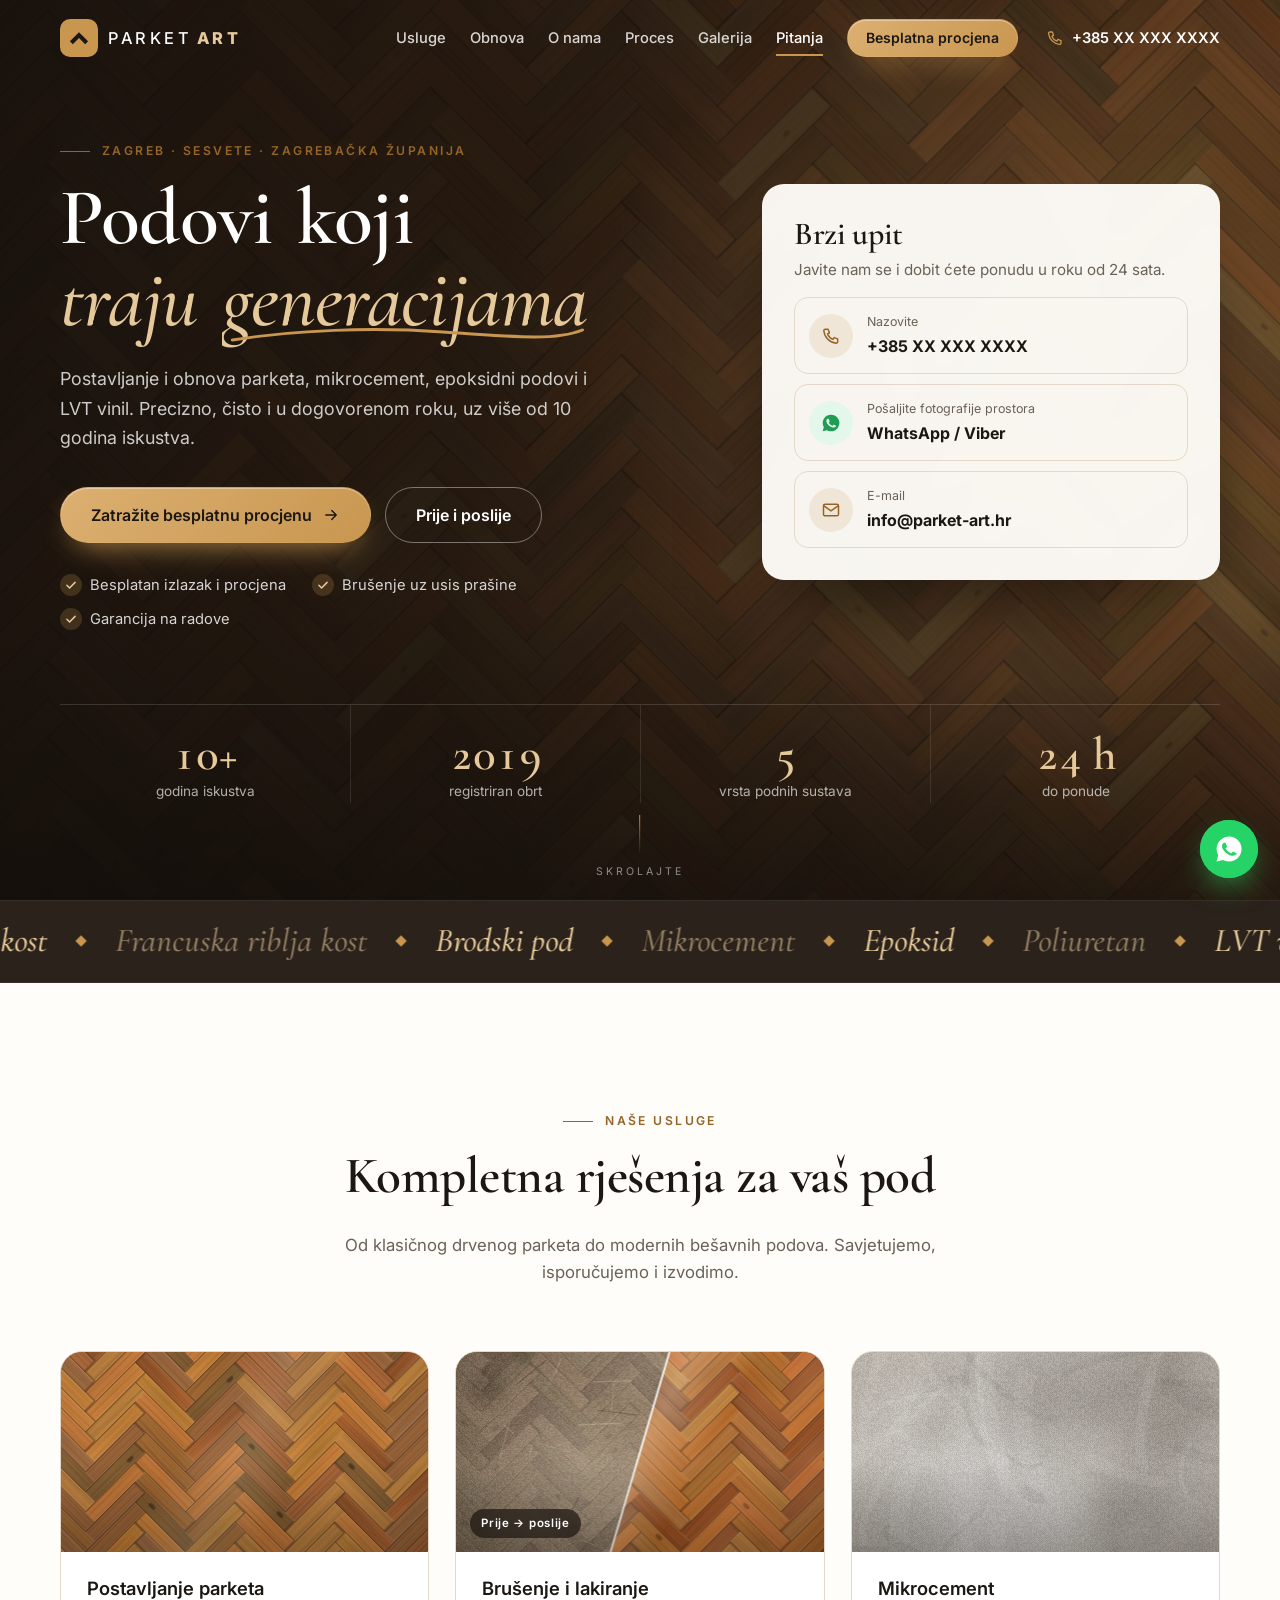
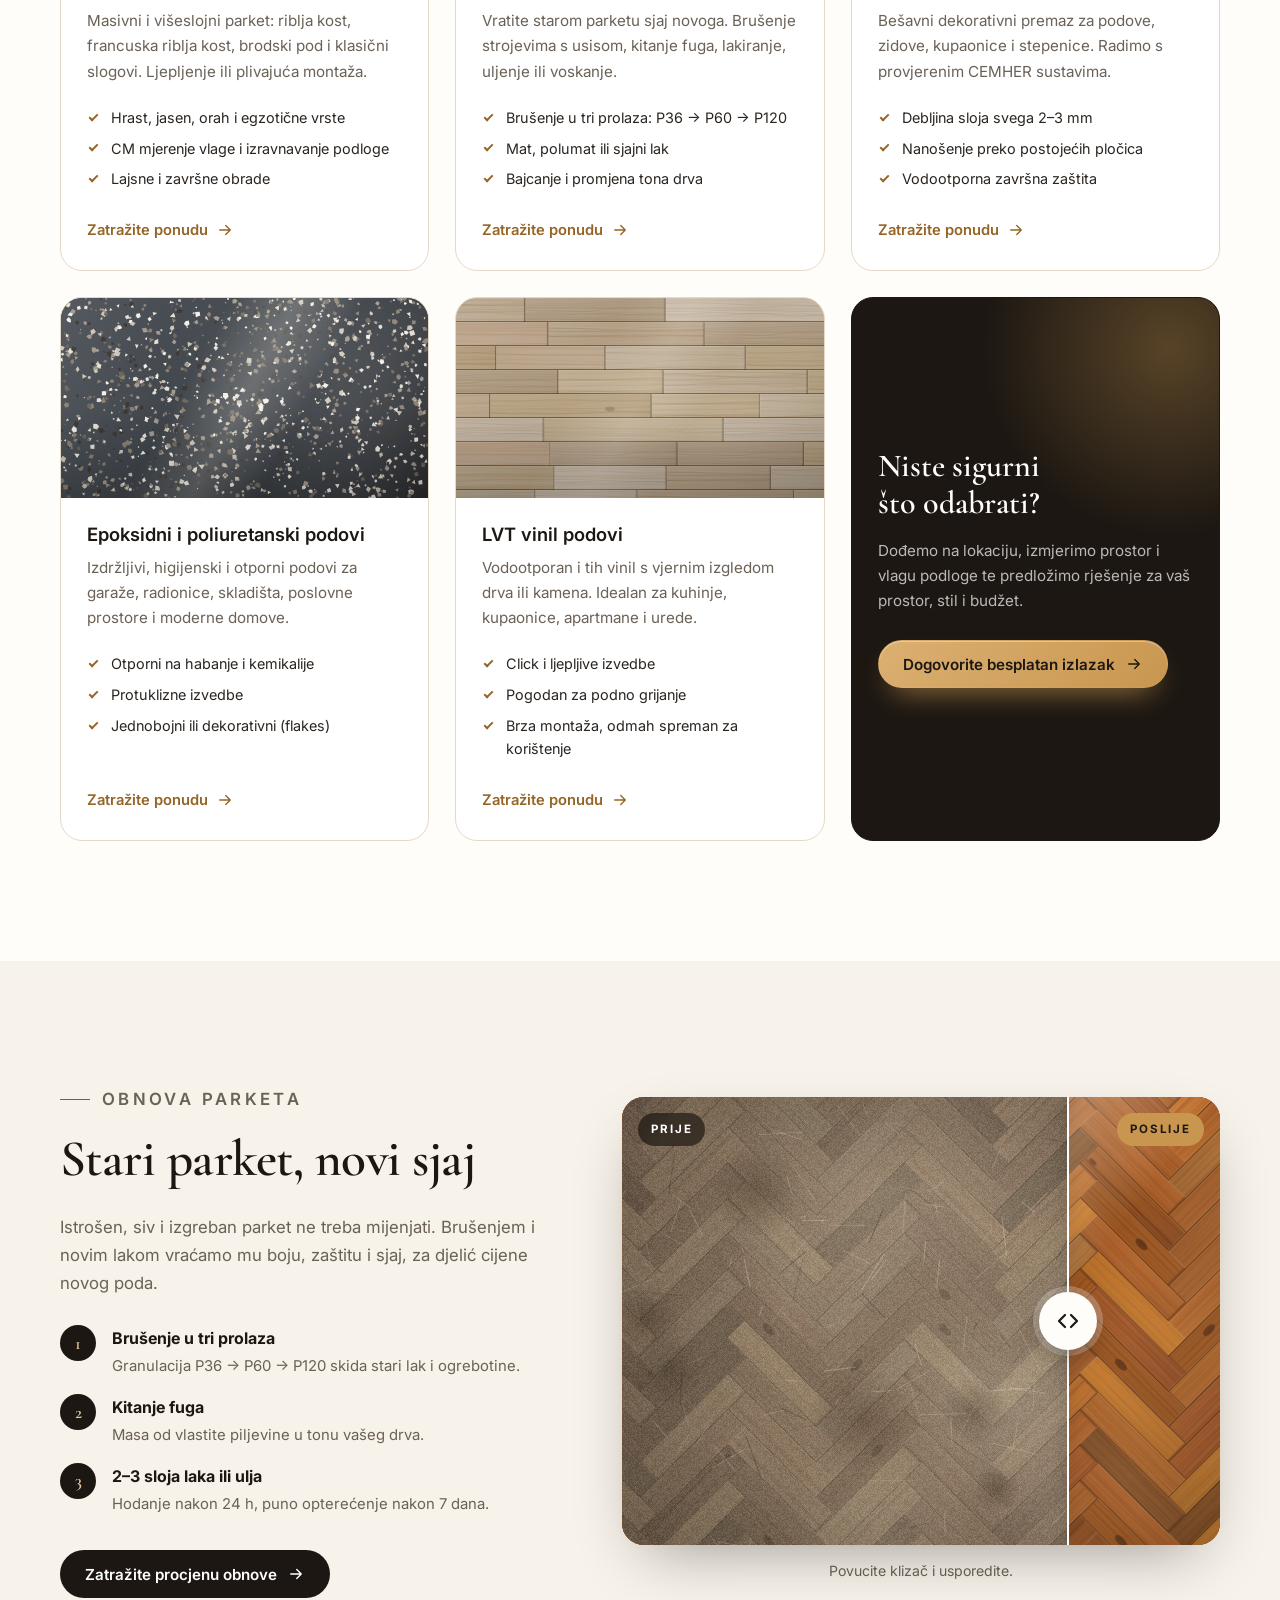
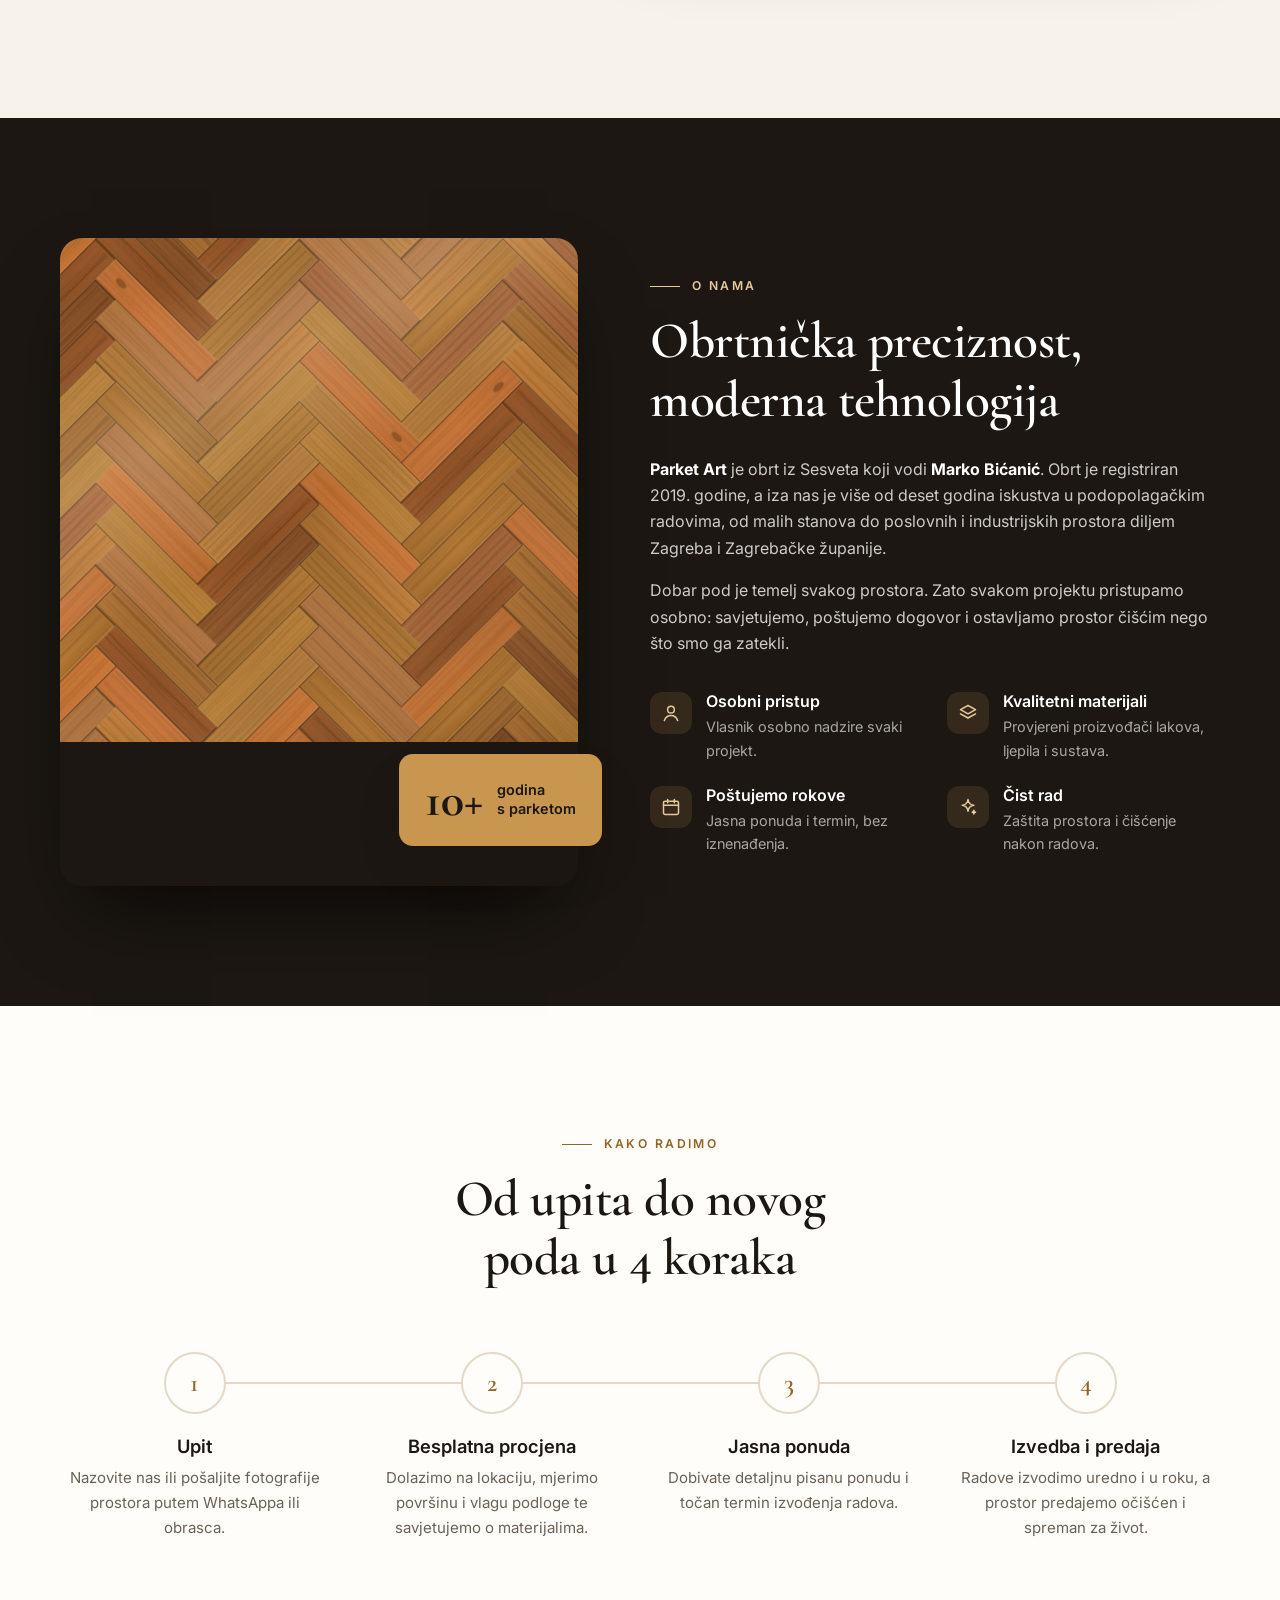
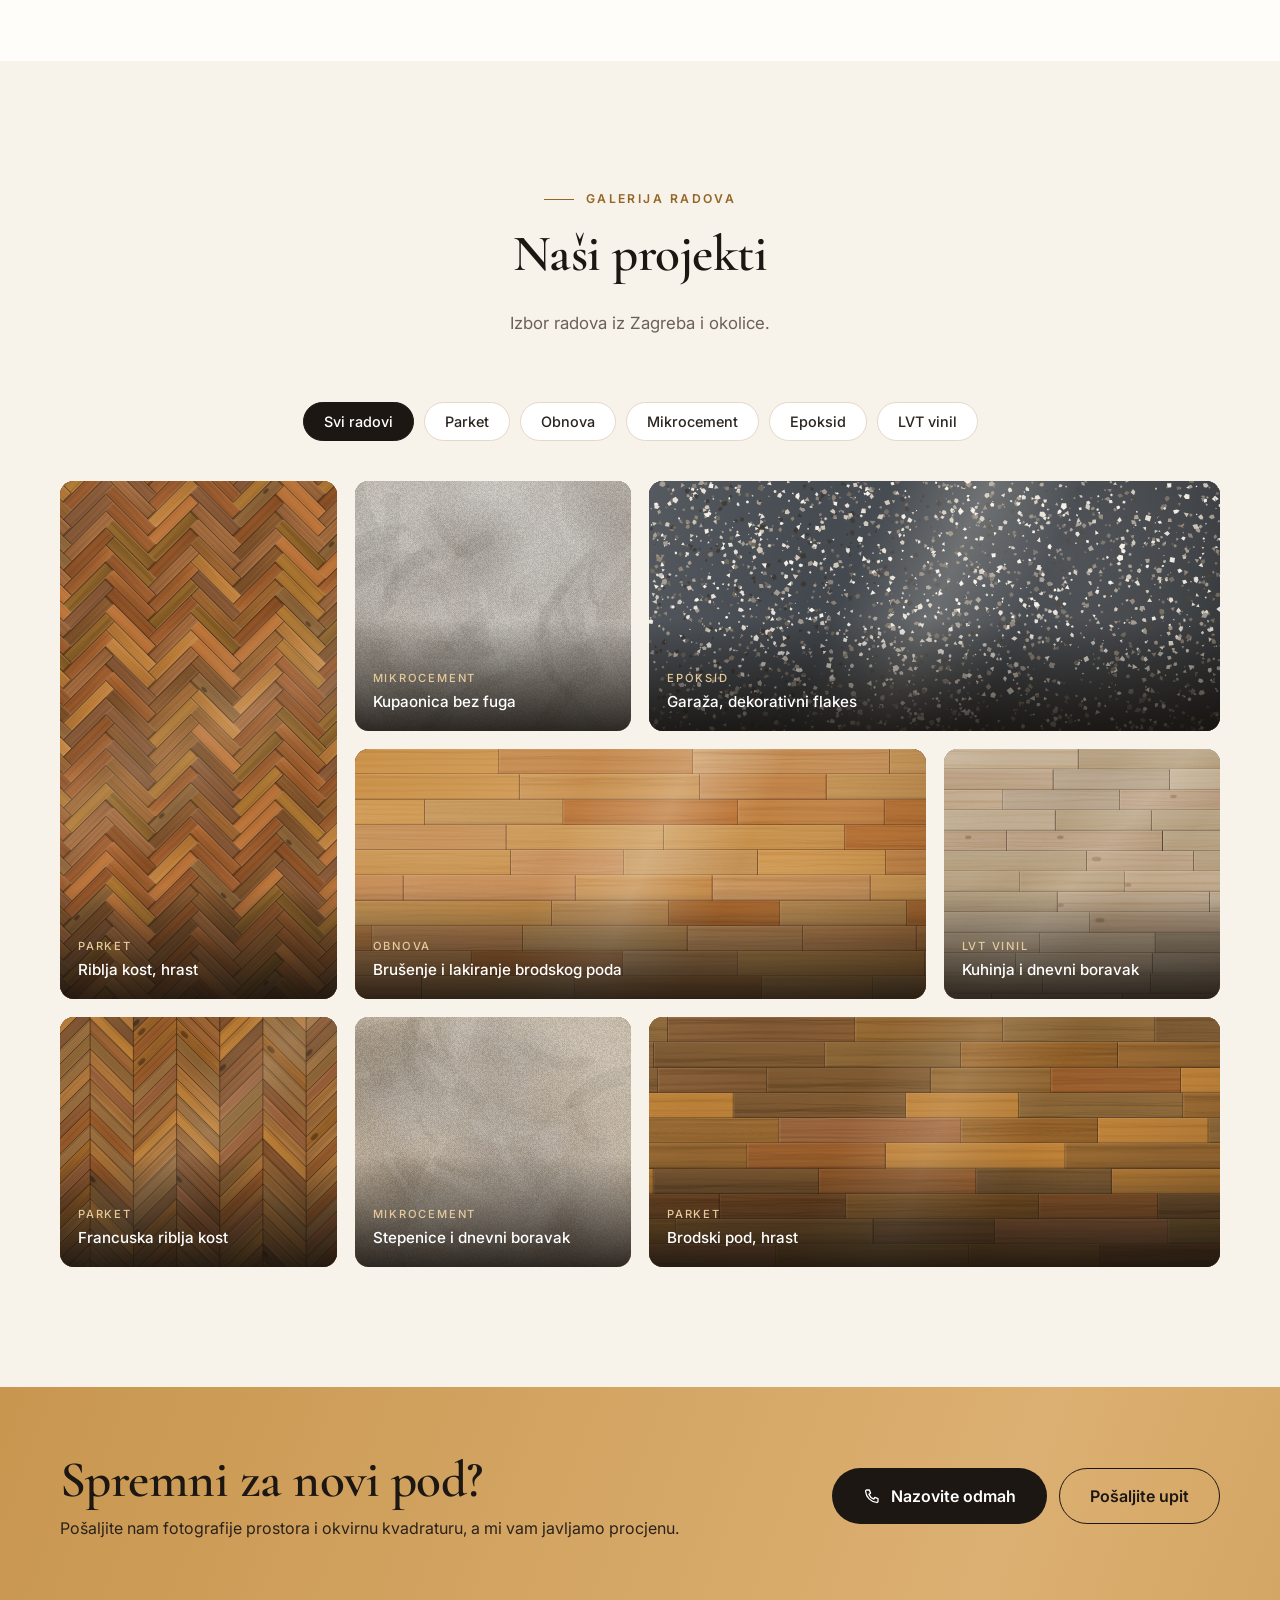
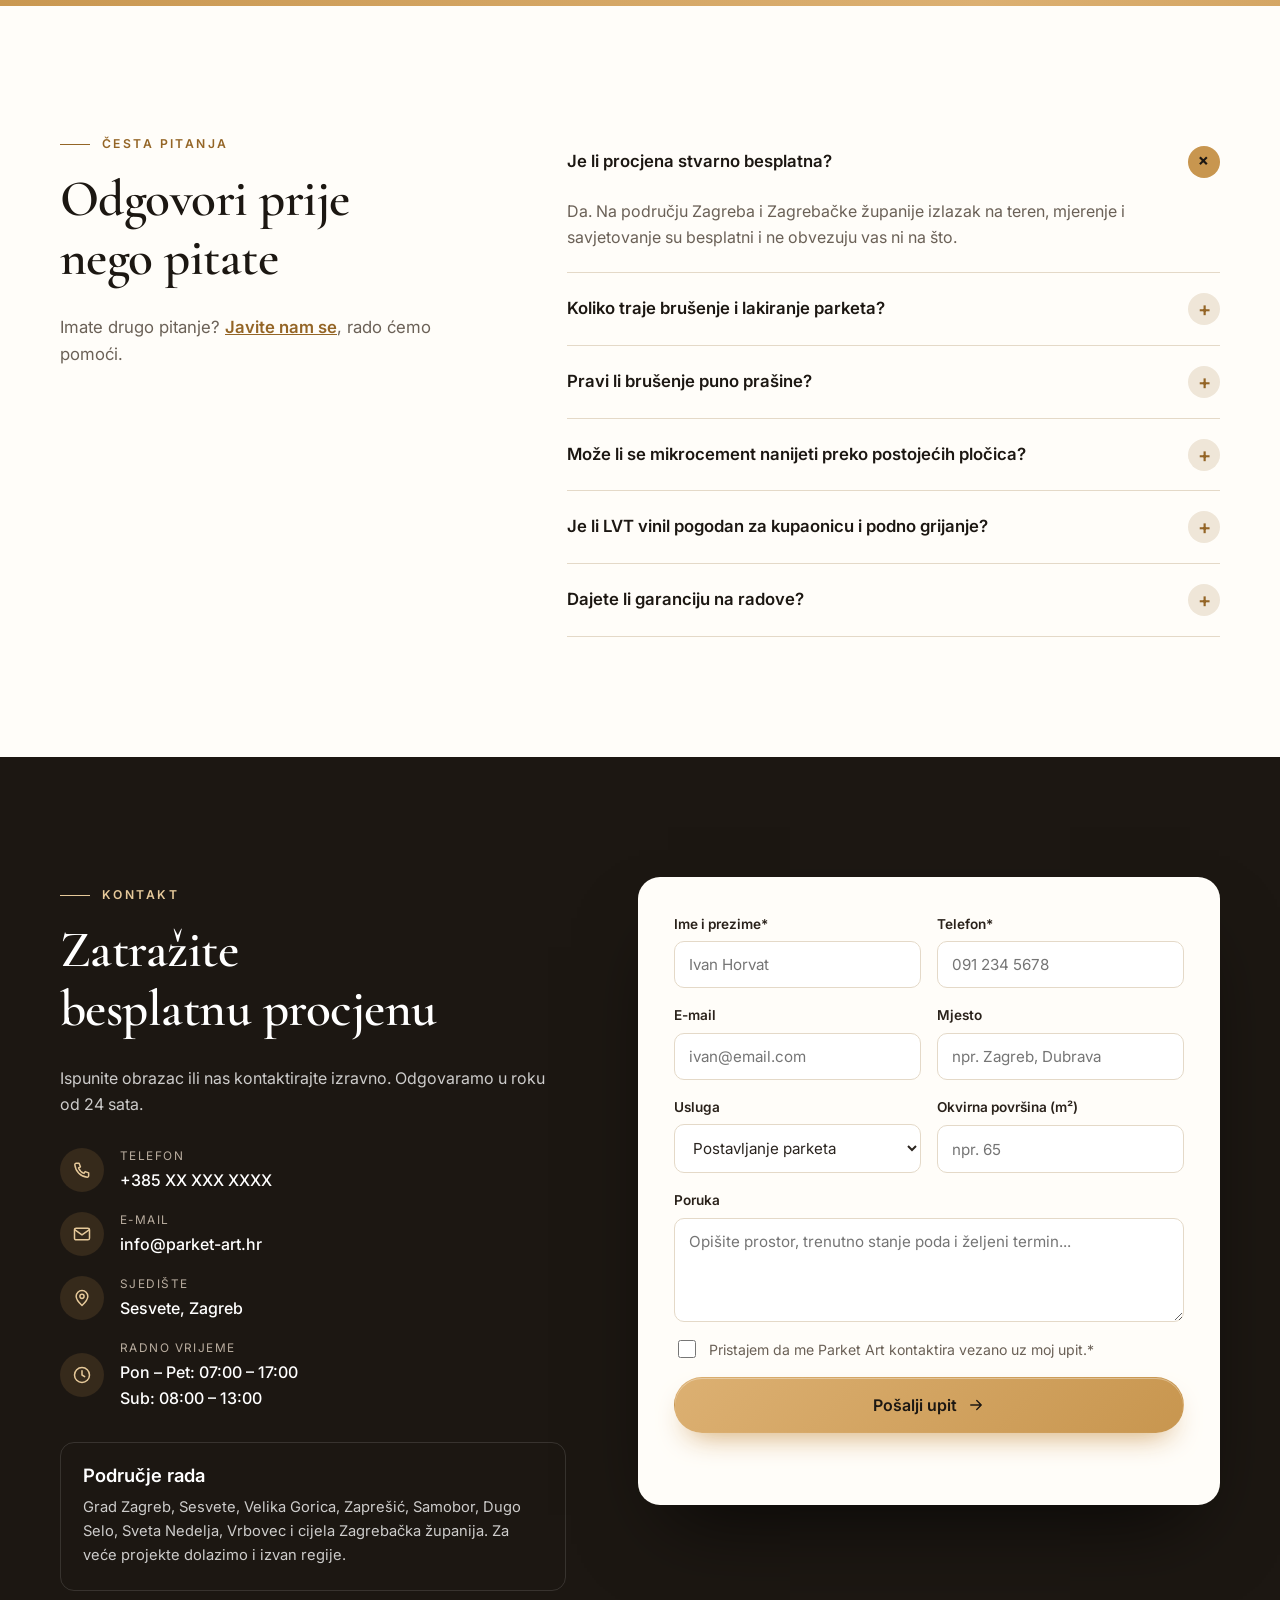
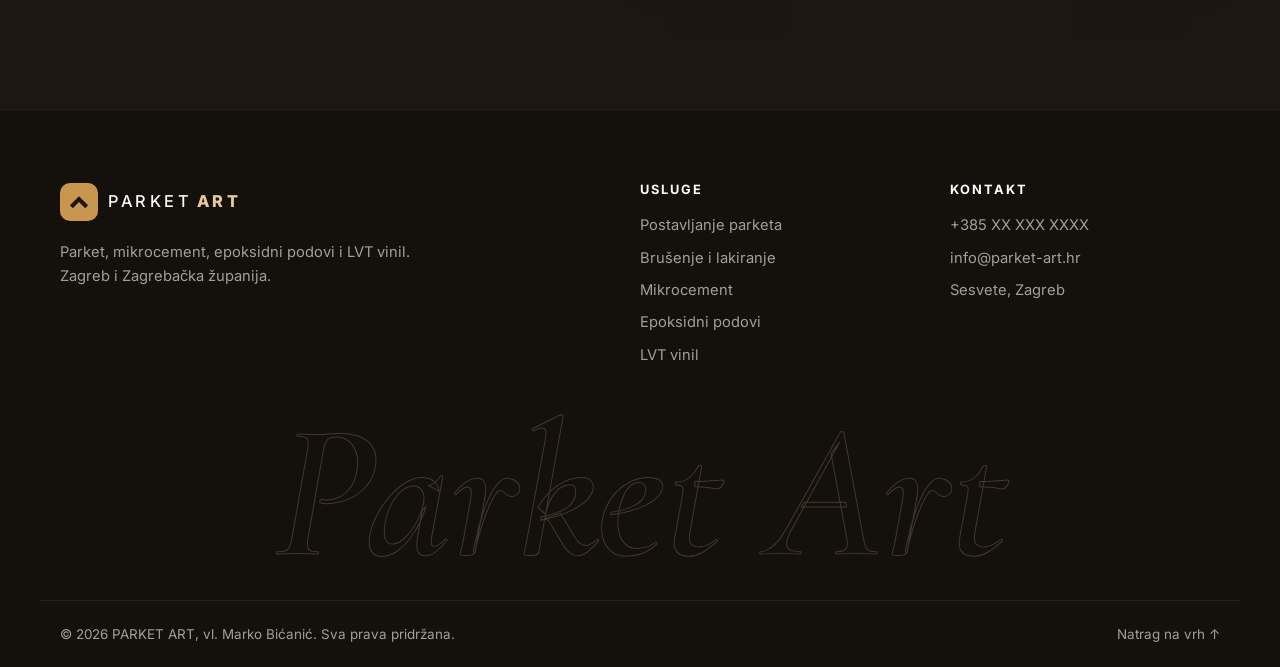
==== commit c011d1aa: "Upgrade animations and visuals across the site - Hero: canvas herringbone parquet that lays itself p" ====
--- a/index.html
+++ b/index.html
@@ -2,13 +2,13 @@
 <html lang="hr">
 <head>
   <meta charset="utf-8">
-  <meta name="viewport" content="width=device-width, initial-scale=1">
+  <meta name="viewport" content="width=device-width, initial-scale=1, viewport-fit=cover">
   <title>Parket Art | Parket, mikrocement i epoksidni podovi – Zagreb i okolica</title>
   <meta name="description" content="Parket Art – postavljanje, brušenje i lakiranje parketa, mikrocement, epoksidni i poliuretanski podovi te LVT vinil. Zagreb, Sesvete i Zagrebačka županija. Besplatna procjena!">
   <meta name="keywords" content="parket Zagreb, postavljanje parketa, brušenje parketa, lakiranje parketa, mikrocement, epoksidni pod, poliuretanski pod, LVT vinil, Sesvete, parketar">
+  <meta name="theme-color" content="#1c1712">
   <link rel="canonical" href="https://parket-art.hr/">
 
-  <!-- Open Graph -->
   <meta property="og:type" content="website">
   <meta property="og:title" content="Parket Art – Podovi koji traju generacijama">
   <meta property="og:description" content="Parket, mikrocement, epoksidni podovi i LVT vinil. Zagreb i Zagrebačka županija. Zatražite besplatnu procjenu.">
@@ -20,10 +20,9 @@
 
   <link rel="preconnect" href="https://fonts.googleapis.com">
   <link rel="preconnect" href="https://fonts.gstatic.com" crossorigin>
-  <link href="https://fonts.googleapis.com/css2?family=Cormorant+Garamond:wght@500;600;700&family=Inter:wght@400;500;600;700&display=swap" rel="stylesheet">
+  <link href="https://fonts.googleapis.com/css2?family=Cormorant+Garamond:ital,wght@0,500;0,600;0,700;1,500;1,600&family=Inter:wght@400;500;600;700&display=swap" rel="stylesheet">
   <link rel="stylesheet" href="css/style.css">
 
-  <!-- Strukturirani podaci za Google (lokalni biznis) -->
   <script type="application/ld+json">
   {
     "@context": "https://schema.org",
@@ -35,12 +34,7 @@
     "foundingDate": "2019",
     "telephone": "+385000000000",
     "email": "info@parket-art.hr",
-    "address": {
-      "@type": "PostalAddress",
-      "addressLocality": "Sesvete",
-      "addressRegion": "Grad Zagreb",
-      "addressCountry": "HR"
-    },
+    "address": { "@type": "PostalAddress", "addressLocality": "Sesvete", "addressRegion": "Grad Zagreb", "addressCountry": "HR" },
     "areaServed": ["Grad Zagreb", "Zagrebačka županija"],
     "openingHours": "Mo-Fr 07:00-17:00, Sa 08:00-13:00"
   }
@@ -48,27 +42,44 @@
 </head>
 <body>
 
+<!-- Ikone -->
+<svg width="0" height="0" style="position:absolute" aria-hidden="true">
+  <symbol id="i-phone" viewBox="0 0 24 24"><path d="M5 4h3.5l1.6 4.2-2.2 1.4a11 11 0 0 0 6.5 6.5l1.4-2.2L20 15.5V19a1.6 1.6 0 0 1-1.7 1.6A16.5 16.5 0 0 1 3.4 5.7 1.6 1.6 0 0 1 5 4z"/></symbol>
+  <symbol id="i-mail" viewBox="0 0 24 24"><rect x="3" y="5" width="18" height="14" rx="2"/><path d="m3.5 7 8.5 6 8.5-6"/></symbol>
+  <symbol id="i-pin" viewBox="0 0 24 24"><path d="M12 21s-7-6.2-7-11a7 7 0 0 1 14 0c0 4.8-7 11-7 11z"/><circle cx="12" cy="10" r="2.5"/></symbol>
+  <symbol id="i-clock" viewBox="0 0 24 24"><circle cx="12" cy="12" r="9"/><path d="M12 7v5l3.2 2"/></symbol>
+  <symbol id="i-arrow" viewBox="0 0 24 24"><path d="M5 12h14M13 6l6 6-6 6"/></symbol>
+  <symbol id="i-user" viewBox="0 0 24 24"><circle cx="12" cy="8" r="4"/><path d="M4 21c1.5-4 4.5-6 8-6s6.5 2 8 6"/></symbol>
+  <symbol id="i-layers" viewBox="0 0 24 24"><path d="m12 3 9 5-9 5-9-5 9-5z"/><path d="m3 13 9 5 9-5"/></symbol>
+  <symbol id="i-calendar" viewBox="0 0 24 24"><rect x="3" y="5" width="18" height="16" rx="2"/><path d="M3 10h18M8 3v4M16 3v4"/></symbol>
+  <symbol id="i-spark" viewBox="0 0 24 24"><path d="M12 3c.6 4.4 2.6 6.4 7 7-4.4.6-6.4 2.6-7 7-.6-4.4-2.6-6.4-7-7 4.4-.6 6.4-2.6 7-7z"/><path d="M19 16c.2 1.4.8 2 2 2.2-1.2.2-1.8.8-2 2.2-.2-1.4-.8-2-2-2.2 1.2-.2 1.8-.8 2-2.2z"/></symbol>
+  <symbol id="i-check" viewBox="0 0 24 24"><path d="m5 12.5 4.5 4.5L19 7.5"/></symbol>
+  <symbol id="i-drag" viewBox="0 0 24 24"><path d="M9 6 3 12l6 6M15 6l6 6-6 6"/></symbol>
+  <symbol id="i-wa" viewBox="0 0 24 24"><path fill="currentColor" stroke="none" d="M12 2a10 10 0 0 0-8.6 15l-1.4 5 5.1-1.3A10 10 0 1 0 12 2zm5.3 14.2c-.2.6-1.3 1.2-1.8 1.2-.5.1-1 .2-3.3-.7-2.8-1.1-4.6-3.9-4.7-4.1-.1-.2-1.1-1.5-1.1-2.9s.7-2.1 1-2.4c.3-.3.6-.3.8-.3h.6c.2 0 .4 0 .6.5l.9 2.1c.1.2.1.4 0 .5l-.4.6-.4.4c-.1.1-.3.3-.1.6.2.3.8 1.3 1.7 2.1 1.2 1 2.1 1.3 2.4 1.5.3.1.5.1.6-.1l.9-1c.2-.3.4-.2.6-.1l2 1c.3.1.5.2.5.3.1.1.1.6-.1 1.2z"/></symbol>
+</svg>
+
+<div class="progress" id="progress" aria-hidden="true"></div>
+
 <!-- ============ HEADER ============ -->
 <header class="header" id="header">
   <div class="container header__inner">
     <a href="#pocetna" class="logo" aria-label="Parket Art – početna">
-      <span class="logo__mark" aria-hidden="true">
-        <svg viewBox="0 0 40 40"><path d="M6 25 20 11l14 14-4.5 4.5L20 20l-9.5 9.5z"/></svg>
-      </span>
+      <span class="logo__mark" aria-hidden="true"><svg viewBox="0 0 40 40"><path d="M6 25 20 11l14 14-4.5 4.5L20 20l-9.5 9.5z"/></svg></span>
       <span class="logo__text">PARKET<strong>ART</strong></span>
     </a>
 
     <nav class="nav" id="nav" aria-label="Glavna navigacija">
       <a href="#usluge">Usluge</a>
+      <a href="#obnova">Obnova</a>
       <a href="#o-nama">O nama</a>
-      <a href="#proces">Kako radimo</a>
+      <a href="#proces">Proces</a>
       <a href="#galerija">Galerija</a>
       <a href="#pitanja">Pitanja</a>
       <a href="#kontakt" class="btn btn--sm btn--gold nav__cta">Besplatna procjena</a>
     </nav>
 
     <a href="tel:+385000000000" class="header__phone" data-phone>
-      <svg viewBox="0 0 24 24" aria-hidden="true"><path d="M6.6 10.8a15.1 15.1 0 0 0 6.6 6.6l2.2-2.2c.3-.3.7-.4 1-.2 1.1.4 2.3.6 3.6.6.6 0 1 .4 1 1V20c0 .6-.4 1-1 1A17 17 0 0 1 3 4c0-.6.4-1 1-1h3.5c.6 0 1 .4 1 1 0 1.3.2 2.5.6 3.6.1.3 0 .7-.2 1z"/></svg>
+      <svg class="i" aria-hidden="true"><use href="#i-phone"/></svg>
       <span data-phone-text>+385 XX XXX XXXX</span>
     </a>
 
@@ -82,55 +93,78 @@
 
 <!-- ============ HERO ============ -->
 <section class="hero" id="pocetna">
-  <div class="hero__bg" aria-hidden="true"></div>
+  <div class="hero__bg" id="hero-bg" aria-hidden="true">
+    <canvas class="hero__canvas" id="hero-canvas"></canvas>
+    <div class="hero__photo"></div>
+    <div class="hero__shade"></div>
+    <div class="hero__sheen"></div>
+  </div>
+  <div class="hero__glow" id="hero-glow" aria-hidden="true"></div>
+
   <div class="container hero__inner">
-    <div class="hero__content reveal">
-      <p class="eyebrow">Zagreb · Sesvete · Zagrebačka županija</p>
-      <h1>Podovi koji <em>traju generacijama</em></h1>
-      <p class="hero__lead">
-        Postavljanje i obnova parketa, mikrocement, epoksidni podovi i LVT vinil –
-        izvedeni precizno, čisto i u dogovorenom roku. Više od 10 godina iskustva u svakom kvadratu.
+    <div class="hero__content">
+      <p class="eyebrow a-up" style="--d:.1s">Zagreb · Sesvete · Zagrebačka županija</p>
+      <h1 class="hero__title">
+        <span class="m"><span class="w" style="--i:0">Podovi</span></span>
+        <span class="m"><span class="w" style="--i:1">koji</span></span>
+        <em><span class="m"><span class="w" style="--i:2">traju</span></span>
+        <span class="u"><span class="m"><span class="w" style="--i:3">generacijama</span></span><svg class="swash" viewBox="0 0 300 24" preserveAspectRatio="none" aria-hidden="true"><path d="M3 17C55 7 120 4 180 9s95 9 117-2"/></svg></span></em>
+      </h1>
+      <p class="hero__lead a-up" style="--d:.7s">
+        Postavljanje i obnova parketa, mikrocement, epoksidni podovi i LVT vinil.
+        Precizno, čisto i u dogovorenom roku, uz više od 10 godina iskustva.
       </p>
-      <div class="hero__actions">
-        <a href="#kontakt" class="btn btn--gold btn--lg">Zatražite besplatnu procjenu</a>
-        <a href="#galerija" class="btn btn--ghost btn--lg">Pogledajte radove</a>
-      </div>
-      <ul class="hero__trust">
-        <li><span class="check">✓</span> Besplatan izlazak i procjena</li>
-        <li><span class="check">✓</span> Brušenje bez prašine</li>
-        <li><span class="check">✓</span> Garancija na radove</li>
+      <div class="hero__actions a-up" style="--d:.85s">
+        <a href="#kontakt" class="btn btn--gold btn--lg btn--magnetic">Zatražite besplatnu procjenu <svg class="i i--arrow" aria-hidden="true"><use href="#i-arrow"/></svg></a>
+        <a href="#obnova" class="btn btn--ghost btn--lg btn--magnetic">Prije i poslije</a>
+      </div>
+      <ul class="hero__trust a-up" style="--d:1s">
+        <li><svg class="i" aria-hidden="true"><use href="#i-check"/></svg> Besplatan izlazak i procjena</li>
+        <li><svg class="i" aria-hidden="true"><use href="#i-check"/></svg> Brušenje uz usis prašine</li>
+        <li><svg class="i" aria-hidden="true"><use href="#i-check"/></svg> Garancija na radove</li>
       </ul>
     </div>
 
-    <aside class="hero__card reveal" aria-label="Brzi upit">
+    <aside class="hero__card a-left" style="--d:.75s" aria-label="Brzi upit">
       <h2>Brzi upit</h2>
       <p>Javite nam se i dobit ćete ponudu u roku od 24 sata.</p>
       <a href="tel:+385000000000" class="hero__card-row" data-phone>
-        <span class="icon-circle">☎</span>
+        <span class="icon-circle"><svg class="i" aria-hidden="true"><use href="#i-phone"/></svg></span>
         <span><small>Nazovite</small><strong data-phone-text>+385 XX XXX XXXX</strong></span>
+        <svg class="i i--arrow row-arrow" aria-hidden="true"><use href="#i-arrow"/></svg>
       </a>
       <a href="#" class="hero__card-row" data-whatsapp target="_blank" rel="noopener">
-        <span class="icon-circle icon-circle--wa">
-          <svg viewBox="0 0 24 24" aria-hidden="true"><path d="M12 2a10 10 0 0 0-8.6 15l-1.4 5 5.1-1.3A10 10 0 1 0 12 2zm5.3 14.2c-.2.6-1.3 1.2-1.8 1.2-.5.1-1 .2-3.3-.7-2.8-1.1-4.6-3.9-4.7-4.1-.1-.2-1.1-1.5-1.1-2.9s.7-2.1 1-2.4c.3-.3.6-.3.8-.3h.6c.2 0 .4 0 .6.5l.9 2.1c.1.2.1.4 0 .5l-.4.6-.4.4c-.1.1-.3.3-.1.6.2.3.8 1.3 1.7 2.1 1.2 1 2.1 1.3 2.4 1.5.3.1.5.1.6-.1l.9-1c.2-.3.4-.2.6-.1l2 1c.3.1.5.2.5.3.1.1.1.6-.1 1.2z"/></svg>
-        </span>
-        <span><small>Pošaljite fotografije</small><strong>WhatsApp / Viber</strong></span>
+        <span class="icon-circle icon-circle--wa"><svg class="i" aria-hidden="true"><use href="#i-wa"/></svg></span>
+        <span><small>Pošaljite fotografije prostora</small><strong>WhatsApp / Viber</strong></span>
+        <svg class="i i--arrow row-arrow" aria-hidden="true"><use href="#i-arrow"/></svg>
       </a>
       <a href="mailto:info@parket-art.hr" class="hero__card-row" data-email>
-        <span class="icon-circle">✉</span>
+        <span class="icon-circle"><svg class="i" aria-hidden="true"><use href="#i-mail"/></svg></span>
         <span><small>E-mail</small><strong data-email-text>info@parket-art.hr</strong></span>
+        <svg class="i i--arrow row-arrow" aria-hidden="true"><use href="#i-arrow"/></svg>
       </a>
     </aside>
   </div>
 
   <div class="container">
-    <div class="stats reveal">
-      <div class="stat"><strong data-count="10">0</strong><span>+ godina iskustva</span></div>
-      <div class="stat"><strong data-count="2019">0</strong><span>registriran obrt</span></div>
-      <div class="stat"><strong data-count="5">0</strong><span>vrsta podnih sustava</span></div>
-      <div class="stat"><strong data-count="24">0</strong><span>h do ponude</span></div>
-    </div>
-  </div>
-</section>
+    <div class="stats">
+      <div class="stat a-up" style="--d:1.1s"><strong><span data-count="10">10</span>+</strong><span>godina iskustva</span></div>
+      <div class="stat a-up" style="--d:1.2s"><strong><span data-count="2019">2019</span></strong><span>registriran obrt</span></div>
+      <div class="stat a-up" style="--d:1.3s"><strong><span data-count="5">5</span></strong><span>vrsta podnih sustava</span></div>
+      <div class="stat a-up" style="--d:1.4s"><strong><span data-count="24">24</span> h</strong><span>do ponude</span></div>
+    </div>
+  </div>
+
+  <a href="#usluge" class="scroll-cue" aria-label="Pomaknite se na usluge"><span></span>Skrolajte</a>
+</section>
+
+<!-- ============ MARQUEE ============ -->
+<div class="marquee" aria-hidden="true">
+  <div class="marquee__track" id="marquee">
+    <span>Riblja kost</span><span>Francuska riblja kost</span><span>Brodski pod</span><span>Mikrocement</span><span>Epoksid</span><span>Poliuretan</span><span>LVT vinil</span><span>Brušenje</span><span>Lakiranje</span><span>Uljenje</span>
+    <span>Riblja kost</span><span>Francuska riblja kost</span><span>Brodski pod</span><span>Mikrocement</span><span>Epoksid</span><span>Poliuretan</span><span>LVT vinil</span><span>Brušenje</span><span>Lakiranje</span><span>Uljenje</span>
+  </div>
+</div>
 
 <!-- ============ USLUGE ============ -->
 <section class="section" id="usluge">
@@ -138,51 +172,54 @@
     <header class="section__head reveal">
       <p class="eyebrow">Naše usluge</p>
       <h2>Kompletna rješenja za vaš pod</h2>
-      <p>Od klasičnog drvenog parketa do modernih bešavnih podova – savjetujemo, isporučujemo i izvodimo.</p>
+      <p>Od klasičnog drvenog parketa do modernih bešavnih podova. Savjetujemo, isporučujemo i izvodimo.</p>
     </header>
 
     <div class="services">
-      <article class="service reveal">
-        <div class="service__visual pattern-herringbone" aria-hidden="true"></div>
+      <article class="service reveal" data-tilt>
+        <div class="service__visual"><div class="tex" data-tex="herringbone" data-seed="3"></div></div>
         <div class="service__body">
           <h3>Postavljanje parketa</h3>
-          <p>Masivni i višeslojni parket, riblja kost, francuska riblja kost, brodski pod i klasični slogovi. Priprema podloge, ljepljenje ili plivajuća montaža.</p>
+          <p>Masivni i višeslojni parket: riblja kost, francuska riblja kost, brodski pod i klasični slogovi. Ljepljenje ili plivajuća montaža.</p>
           <ul class="ticks">
             <li>Hrast, jasen, orah i egzotične vrste</li>
-            <li>Mjerenje vlage i izravnavanje podloge</li>
+            <li>CM mjerenje vlage i izravnavanje podloge</li>
             <li>Lajsne i završne obrade</li>
           </ul>
+          <a href="#kontakt" class="service__link" data-service="Postavljanje parketa">Zatražite ponudu <svg class="i" aria-hidden="true"><use href="#i-arrow"/></svg></a>
         </div>
       </article>
 
-      <article class="service reveal">
-        <div class="service__visual pattern-planks" aria-hidden="true"></div>
+      <article class="service reveal" data-stagger="1" data-tilt>
+        <div class="service__visual"><div class="tex" data-tex="split" data-seed="8"></div><span class="service__chip">Prije → poslije</span></div>
         <div class="service__body">
           <h3>Brušenje i lakiranje</h3>
-          <p>Vratite starom parketu sjaj novoga. Brušenje strojevima s usisom, kitanje fuga, lakiranje, uljenje ili voskanje po vašem izboru.</p>
+          <p>Vratite starom parketu sjaj novoga. Brušenje strojevima s usisom, kitanje fuga, lakiranje, uljenje ili voskanje.</p>
           <ul class="ticks">
-            <li>Brušenje gotovo bez prašine</li>
+            <li>Brušenje u tri prolaza: P36 → P60 → P120</li>
             <li>Mat, polumat ili sjajni lak</li>
             <li>Bajcanje i promjena tona drva</li>
           </ul>
+          <a href="#kontakt" class="service__link" data-service="Brušenje i lakiranje">Zatražite ponudu <svg class="i" aria-hidden="true"><use href="#i-arrow"/></svg></a>
         </div>
       </article>
 
-      <article class="service reveal">
-        <div class="service__visual pattern-microcement" aria-hidden="true"></div>
+      <article class="service reveal" data-stagger="2" data-tilt>
+        <div class="service__visual"><div class="tex" data-tex="microcement" data-seed="5"></div></div>
         <div class="service__body">
           <h3>Mikrocement</h3>
-          <p>Bešavni dekorativni premazi za podove, zidove, kupaonice i stepenice – moderan industrijski izgled. Radimo s provjerenim CEMHER sustavima.</p>
+          <p>Bešavni dekorativni premaz za podove, zidove, kupaonice i stepenice. Radimo s provjerenim CEMHER sustavima.</p>
           <ul class="ticks">
-            <li>Bez fuga, lako održavanje</li>
+            <li>Debljina sloja svega 2–3 mm</li>
             <li>Nanošenje preko postojećih pločica</li>
             <li>Vodootporna završna zaštita</li>
           </ul>
+          <a href="#kontakt" class="service__link" data-service="Mikrocement">Zatražite ponudu <svg class="i" aria-hidden="true"><use href="#i-arrow"/></svg></a>
         </div>
       </article>
 
-      <article class="service reveal">
-        <div class="service__visual pattern-epoxy" aria-hidden="true"></div>
+      <article class="service reveal" data-tilt>
+        <div class="service__visual"><div class="tex" data-tex="epoxy" data-seed="9"></div></div>
         <div class="service__body">
           <h3>Epoksidni i poliuretanski podovi</h3>
           <p>Izdržljivi, higijenski i otporni podovi za garaže, radionice, skladišta, poslovne prostore i moderne domove.</p>
@@ -191,72 +228,105 @@
             <li>Protuklizne izvedbe</li>
             <li>Jednobojni ili dekorativni (flakes)</li>
           </ul>
+          <a href="#kontakt" class="service__link" data-service="Epoksidni / poliuretanski pod">Zatražite ponudu <svg class="i" aria-hidden="true"><use href="#i-arrow"/></svg></a>
         </div>
       </article>
 
-      <article class="service reveal">
-        <div class="service__visual pattern-vinyl" aria-hidden="true"></div>
+      <article class="service reveal" data-stagger="1" data-tilt>
+        <div class="service__visual"><div class="tex" data-tex="vinyl" data-seed="4"></div></div>
         <div class="service__body">
           <h3>LVT vinil podovi</h3>
-          <p>Vodootporni i tihi vinil s vjernim izgledom drva ili kamena. Idealan za kuhinje, kupaonice, apartmane i poslovne prostore.</p>
+          <p>Vodootporan i tih vinil s vjernim izgledom drva ili kamena. Idealan za kuhinje, kupaonice, apartmane i urede.</p>
           <ul class="ticks">
             <li>Click i ljepljive izvedbe</li>
             <li>Pogodan za podno grijanje</li>
-            <li>Brza montaža</li>
+            <li>Brza montaža, odmah spreman za korištenje</li>
           </ul>
+          <a href="#kontakt" class="service__link" data-service="LVT vinil">Zatražite ponudu <svg class="i" aria-hidden="true"><use href="#i-arrow"/></svg></a>
         </div>
       </article>
 
-      <article class="service service--cta reveal">
+      <article class="service service--cta reveal" data-stagger="2">
         <div class="service__body">
           <h3>Niste sigurni što odabrati?</h3>
-          <p>Dođemo na lokaciju, izmjerimo prostor i vlagu podloge te predložimo rješenje koje odgovara vašem prostoru, stilu i budžetu.</p>
-          <a href="#kontakt" class="btn btn--gold">Dogovorite besplatan izlazak</a>
+          <p>Dođemo na lokaciju, izmjerimo prostor i vlagu podloge te predložimo rješenje za vaš prostor, stil i budžet.</p>
+          <a href="#kontakt" class="btn btn--gold btn--magnetic" data-service="Nisam siguran/na – trebam savjet">Dogovorite besplatan izlazak <svg class="i i--arrow" aria-hidden="true"><use href="#i-arrow"/></svg></a>
         </div>
       </article>
     </div>
   </div>
 </section>
 
-<!-- ============ ZAŠTO MI ============ -->
+<!-- ============ PRIJE / POSLIJE ============ -->
+<section class="section section--alt" id="obnova">
+  <div class="container renew">
+    <div class="renew__text reveal">
+      <p class="eyebrow">Obnova parketa</p>
+      <h2>Stari parket, novi sjaj</h2>
+      <p>Istrošen, siv i izgreban parket ne treba mijenjati. Brušenjem i novim lakom vraćamo mu boju, zaštitu i sjaj, za djelić cijene novog poda.</p>
+      <ol class="renew__steps">
+        <li><strong>Brušenje u tri prolaza</strong><span>Granulacija P36 → P60 → P120 skida stari lak i ogrebotine.</span></li>
+        <li><strong>Kitanje fuga</strong><span>Masa od vlastite piljevine u tonu vašeg drva.</span></li>
+        <li><strong>2–3 sloja laka ili ulja</strong><span>Hodanje nakon 24 h, puno opterećenje nakon 7 dana.</span></li>
+      </ol>
+      <a href="#kontakt" class="btn btn--dark btn--magnetic" data-service="Brušenje i lakiranje">Zatražite procjenu obnove <svg class="i i--arrow" aria-hidden="true"><use href="#i-arrow"/></svg></a>
+    </div>
+
+    <div class="renew__visual reveal" data-stagger="1">
+      <div class="ba" id="ba">
+        <div class="ba__layer"><div class="tex" data-tex="after" data-seed="21"></div></div>
+        <div class="ba__layer ba__layer--before"><div class="tex" data-tex="before" data-seed="21"></div></div>
+        <span class="ba__tag ba__tag--before">Prije</span>
+        <span class="ba__tag ba__tag--after">Poslije</span>
+        <div class="ba__line"></div>
+        <div class="ba__knob"><svg class="i" aria-hidden="true"><use href="#i-drag"/></svg></div>
+        <label class="sr-only" for="ba-range">Usporedba prije i poslije obnove</label>
+        <input class="ba__range" type="range" id="ba-range" min="0" max="100" value="50">
+      </div>
+      <p class="ba__hint">Povucite klizač i usporedite.</p>
+    </div>
+  </div>
+</section>
+
+<!-- ============ O NAMA ============ -->
 <section class="section section--dark" id="o-nama">
   <div class="container about">
-    <div class="about__visual reveal" aria-hidden="true">
-      <div class="about__img pattern-herringbone pattern-herringbone--large"></div>
+    <div class="about__visual reveal">
+      <div class="about__img"><div class="about__parallax" id="about-parallax"><div class="tex" data-tex="herringbone-lg" data-seed="12"></div></div></div>
       <div class="about__badge">
         <strong>10+</strong>
         <span>godina<br>s parketom</span>
       </div>
     </div>
 
-    <div class="about__content reveal">
+    <div class="about__content reveal" data-stagger="1">
       <p class="eyebrow">O nama</p>
       <h2>Obrtnička preciznost, moderna tehnologija</h2>
       <p>
-        <strong>Parket Art</strong> je obiteljski obrt iz Sesveta koji vodi <strong>Marko Bićanić</strong>.
-        Obrt je registriran 2019. godine, a iza nas je više od deset godina iskustva u podopolagačkim radovima
-        – od malih stanova do poslovnih i industrijskih prostora diljem Zagreba i Zagrebačke županije.
+        <strong>Parket Art</strong> je obrt iz Sesveta koji vodi <strong>Marko Bićanić</strong>.
+        Obrt je registriran 2019. godine, a iza nas je više od deset godina iskustva u podopolagačkim radovima,
+        od malih stanova do poslovnih i industrijskih prostora diljem Zagreba i Zagrebačke županije.
       </p>
       <p>
-        Vjerujemo da je dobar pod temelj svakog prostora. Zato svakom projektu pristupamo osobno:
+        Dobar pod je temelj svakog prostora. Zato svakom projektu pristupamo osobno:
         savjetujemo, poštujemo dogovor i ostavljamo prostor čišćim nego što smo ga zatekli.
       </p>
 
       <div class="features">
         <div class="feature">
-          <span class="feature__icon">◆</span>
+          <span class="feature__icon"><svg class="i" aria-hidden="true"><use href="#i-user"/></svg></span>
           <div><h3>Osobni pristup</h3><p>Vlasnik osobno nadzire svaki projekt.</p></div>
         </div>
         <div class="feature">
-          <span class="feature__icon">◆</span>
+          <span class="feature__icon"><svg class="i" aria-hidden="true"><use href="#i-layers"/></svg></span>
           <div><h3>Kvalitetni materijali</h3><p>Provjereni proizvođači lakova, ljepila i sustava.</p></div>
         </div>
         <div class="feature">
-          <span class="feature__icon">◆</span>
-          <div><h3>Poštujemo rokove</h3><p>Jasna ponuda i termin – bez iznenađenja.</p></div>
+          <span class="feature__icon"><svg class="i" aria-hidden="true"><use href="#i-calendar"/></svg></span>
+          <div><h3>Poštujemo rokove</h3><p>Jasna ponuda i termin, bez iznenađenja.</p></div>
         </div>
         <div class="feature">
-          <span class="feature__icon">◆</span>
+          <span class="feature__icon"><svg class="i" aria-hidden="true"><use href="#i-spark"/></svg></span>
           <div><h3>Čist rad</h3><p>Zaštita prostora i čišćenje nakon radova.</p></div>
         </div>
       </div>
@@ -272,24 +342,24 @@
       <h2>Od upita do novog poda u 4 koraka</h2>
     </header>
 
-    <ol class="steps">
+    <ol class="steps" id="steps">
       <li class="step reveal">
-        <span class="step__num">01</span>
+        <span class="step__num">1</span>
         <h3>Upit</h3>
         <p>Nazovite nas ili pošaljite fotografije prostora putem WhatsAppa ili obrasca.</p>
       </li>
-      <li class="step reveal">
-        <span class="step__num">02</span>
+      <li class="step reveal" data-stagger="1">
+        <span class="step__num">2</span>
         <h3>Besplatna procjena</h3>
         <p>Dolazimo na lokaciju, mjerimo površinu i vlagu podloge te savjetujemo o materijalima.</p>
       </li>
-      <li class="step reveal">
-        <span class="step__num">03</span>
+      <li class="step reveal" data-stagger="2">
+        <span class="step__num">3</span>
         <h3>Jasna ponuda</h3>
         <p>Dobivate detaljnu pisanu ponudu i točan termin izvođenja radova.</p>
       </li>
-      <li class="step reveal">
-        <span class="step__num">04</span>
+      <li class="step reveal" data-stagger="3">
+        <span class="step__num">4</span>
         <h3>Izvedba i predaja</h3>
         <p>Radove izvodimo uredno i u roku, a prostor predajemo očišćen i spreman za život.</p>
       </li>
@@ -306,47 +376,51 @@
       <p>Izbor radova iz Zagreba i okolice.</p>
     </header>
 
-    <div class="filters reveal" role="tablist" aria-label="Filtriraj galeriju">
-      <button class="filter is-active" data-filter="all">Svi radovi</button>
-      <button class="filter" data-filter="parket">Parket</button>
-      <button class="filter" data-filter="obnova">Brušenje i lakiranje</button>
-      <button class="filter" data-filter="mikrocement">Mikrocement</button>
-      <button class="filter" data-filter="epoksid">Epoksid</button>
-      <button class="filter" data-filter="vinil">LVT vinil</button>
+    <div class="filters reveal" role="group" aria-label="Filtriraj galeriju">
+      <button class="filter is-active" data-filter="all" aria-pressed="true">Svi radovi</button>
+      <button class="filter" data-filter="parket" aria-pressed="false">Parket</button>
+      <button class="filter" data-filter="obnova" aria-pressed="false">Obnova</button>
+      <button class="filter" data-filter="mikrocement" aria-pressed="false">Mikrocement</button>
+      <button class="filter" data-filter="epoksid" aria-pressed="false">Epoksid</button>
+      <button class="filter" data-filter="vinil" aria-pressed="false">LVT vinil</button>
     </div>
 
     <!--
-      FOTOGRAFIJE: stavite svoje slike u mapu /img i upišite naziv u data-img.
-      Npr. data-img="img/parket-1.jpg". Dok slike ne postoje, prikazuje se dekorativni uzorak.
+      FOTOGRAFIJE: stavite svoje slike u mapu /img pod nazivom iz data-img.
+      Dok slike ne postoje, prikazuje se generirana tekstura materijala.
     -->
-    <div class="gallery">
-      <figure class="gallery__item gallery__item--tall" data-cat="parket" data-img="img/parket-1.jpg">
-        <div class="gallery__media pattern-herringbone"></div>
-        <figcaption><span>Parket</span>Riblja kost, hrast – stan, Zagreb</figcaption>
-      </figure>
-      <figure class="gallery__item" data-cat="mikrocement" data-img="img/mikrocement-1.jpg">
-        <div class="gallery__media pattern-microcement"></div>
+    <div class="gallery" id="gallery">
+      <figure class="gallery__item gallery__item--tall reveal" data-cat="parket" data-img="img/parket-1.jpg">
+        <div class="tex" data-tex="herringbone" data-seed="31"></div>
+        <figcaption><span>Parket</span>Riblja kost, hrast</figcaption>
+      </figure>
+      <figure class="gallery__item reveal" data-stagger="1" data-cat="mikrocement" data-img="img/mikrocement-1.jpg">
+        <div class="tex" data-tex="microcement" data-seed="14"></div>
         <figcaption><span>Mikrocement</span>Kupaonica bez fuga</figcaption>
       </figure>
-      <figure class="gallery__item" data-cat="obnova" data-img="img/obnova-1.jpg">
-        <div class="gallery__media pattern-planks"></div>
-        <figcaption><span>Obnova</span>Brušenje i lakiranje starog parketa</figcaption>
-      </figure>
-      <figure class="gallery__item gallery__item--wide" data-cat="epoksid" data-img="img/epoksid-1.jpg">
-        <div class="gallery__media pattern-epoxy"></div>
-        <figcaption><span>Epoksid</span>Garaža – poliuretanski premaz</figcaption>
-      </figure>
-      <figure class="gallery__item" data-cat="vinil" data-img="img/vinil-1.jpg">
-        <div class="gallery__media pattern-vinyl"></div>
+      <figure class="gallery__item gallery__item--wide reveal" data-stagger="2" data-cat="epoksid" data-img="img/epoksid-1.jpg">
+        <div class="tex" data-tex="epoxy" data-seed="17"></div>
+        <figcaption><span>Epoksid</span>Garaža, dekorativni flakes</figcaption>
+      </figure>
+      <figure class="gallery__item gallery__item--wide reveal" data-cat="obnova" data-img="img/obnova-1.jpg">
+        <div class="tex" data-tex="after-planks" data-seed="22"></div>
+        <figcaption><span>Obnova</span>Brušenje i lakiranje brodskog poda</figcaption>
+      </figure>
+      <figure class="gallery__item reveal" data-stagger="1" data-cat="vinil" data-img="img/vinil-1.jpg">
+        <div class="tex" data-tex="vinyl" data-seed="25"></div>
         <figcaption><span>LVT vinil</span>Kuhinja i dnevni boravak</figcaption>
       </figure>
-      <figure class="gallery__item" data-cat="parket" data-img="img/parket-2.jpg">
-        <div class="gallery__media pattern-chevron"></div>
+      <figure class="gallery__item reveal" data-cat="parket" data-img="img/parket-2.jpg">
+        <div class="tex" data-tex="chevron" data-seed="27"></div>
         <figcaption><span>Parket</span>Francuska riblja kost</figcaption>
       </figure>
-      <figure class="gallery__item" data-cat="mikrocement" data-img="img/mikrocement-2.jpg">
-        <div class="gallery__media pattern-microcement pattern-microcement--warm"></div>
+      <figure class="gallery__item reveal" data-stagger="1" data-cat="mikrocement" data-img="img/mikrocement-2.jpg">
+        <div class="tex" data-tex="microcement-warm" data-seed="29"></div>
         <figcaption><span>Mikrocement</span>Stepenice i dnevni boravak</figcaption>
+      </figure>
+      <figure class="gallery__item gallery__item--wide reveal" data-stagger="2" data-cat="parket" data-img="img/parket-3.jpg">
+        <div class="tex" data-tex="planks" data-seed="33"></div>
+        <figcaption><span>Parket</span>Brodski pod, hrast</figcaption>
       </figure>
     </div>
   </div>
@@ -357,11 +431,11 @@
   <div class="container cta-band__inner reveal">
     <div>
       <h2>Spremni za novi pod?</h2>
-      <p>Pošaljite nam fotografije prostora i okvirnu kvadraturu – javljamo se s procjenom.</p>
+      <p>Pošaljite nam fotografije prostora i okvirnu kvadraturu, a mi vam javljamo procjenu.</p>
     </div>
     <div class="cta-band__actions">
-      <a href="tel:+385000000000" class="btn btn--dark btn--lg" data-phone>Nazovite odmah</a>
-      <a href="#kontakt" class="btn btn--outline-dark btn--lg">Pošaljite upit</a>
+      <a href="tel:+385000000000" class="btn btn--dark btn--lg btn--magnetic" data-phone><svg class="i" aria-hidden="true"><use href="#i-phone"/></svg> Nazovite odmah</a>
+      <a href="#kontakt" class="btn btn--outline-dark btn--lg btn--magnetic">Pošaljite upit</a>
     </div>
   </div>
 </section>
@@ -372,31 +446,31 @@
     <header class="section__head section__head--left reveal">
       <p class="eyebrow">Česta pitanja</p>
       <h2>Odgovori prije nego pitate</h2>
-      <p>Imate drugo pitanje? <a href="#kontakt">Javite nam se</a> – rado ćemo pomoći.</p>
+      <p>Imate drugo pitanje? <a href="#kontakt">Javite nam se</a>, rado ćemo pomoći.</p>
     </header>
 
-    <div class="faq reveal">
-      <details>
+    <div class="faq reveal" data-stagger="1">
+      <details name="faq" open>
         <summary>Je li procjena stvarno besplatna?</summary>
         <p>Da. Na području Zagreba i Zagrebačke županije izlazak na teren, mjerenje i savjetovanje su besplatni i ne obvezuju vas ni na što.</p>
       </details>
-      <details>
+      <details name="faq">
         <summary>Koliko traje brušenje i lakiranje parketa?</summary>
         <p>Za prosječan stan od 60–80 m² radovi obično traju 2–4 dana, ovisno o stanju parketa i odabranoj završnoj obradi. Po parketu se može hodati već nakon 24 sata.</p>
       </details>
-      <details>
+      <details name="faq">
         <summary>Pravi li brušenje puno prašine?</summary>
         <p>Koristimo profesionalne strojeve s usisnim sustavima, tako da je prašina svedena na minimum. Namještaj i ostale površine dodatno štitimo.</p>
       </details>
-      <details>
+      <details name="faq">
         <summary>Može li se mikrocement nanijeti preko postojećih pločica?</summary>
-        <p>U većini slučajeva da. Mikrocement se nanosi u tankim slojevima pa nije potrebno skidati pločice, što štedi vrijeme i novac. Stanje podloge provjerimo na procjeni.</p>
+        <p>U većini slučajeva da. Mikrocement se nanosi u slojevima od 2–3 mm pa nije potrebno skidati pločice, što štedi vrijeme i novac. Stanje podloge provjerimo na procjeni.</p>
       </details>
-      <details>
+      <details name="faq">
         <summary>Je li LVT vinil pogodan za kupaonicu i podno grijanje?</summary>
         <p>Da. LVT vinil je vodootporan i kompatibilan s podnim grijanjem, pa je odličan izbor za kuhinje, kupaonice i apartmane.</p>
       </details>
-      <details>
+      <details name="faq">
         <summary>Dajete li garanciju na radove?</summary>
         <p>Da, na sve izvedene radove dajemo garanciju, a za materijale vrijedi jamstvo proizvođača. Detalje navodimo u ponudi.</p>
       </details>
@@ -414,19 +488,19 @@
 
       <ul class="contact__list">
         <li>
-          <span class="icon-circle">☎</span>
+          <span class="icon-circle"><svg class="i" aria-hidden="true"><use href="#i-phone"/></svg></span>
           <div><small>Telefon</small><a href="tel:+385000000000" data-phone><span data-phone-text>+385 XX XXX XXXX</span></a></div>
         </li>
         <li>
-          <span class="icon-circle">✉</span>
+          <span class="icon-circle"><svg class="i" aria-hidden="true"><use href="#i-mail"/></svg></span>
           <div><small>E-mail</small><a href="mailto:info@parket-art.hr" data-email><span data-email-text>info@parket-art.hr</span></a></div>
         </li>
         <li>
-          <span class="icon-circle">⌖</span>
+          <span class="icon-circle"><svg class="i" aria-hidden="true"><use href="#i-pin"/></svg></span>
           <div><small>Sjedište</small><span>Sesvete, Zagreb</span></div>
         </li>
         <li>
-          <span class="icon-circle">◷</span>
+          <span class="icon-circle"><svg class="i" aria-hidden="true"><use href="#i-clock"/></svg></span>
           <div><small>Radno vrijeme</small><span>Pon – Pet: 07:00 – 17:00<br>Sub: 08:00 – 13:00</span></div>
         </li>
       </ul>
@@ -437,26 +511,31 @@
       </div>
     </div>
 
-    <form class="form reveal" id="contact-form" novalidate>
+    <form class="form reveal" data-stagger="1" id="contact-form" novalidate>
       <div class="form__row">
-        <label>Ime i prezime*
-          <input type="text" name="ime" required autocomplete="name" placeholder="Ivan Horvat">
-        </label>
-        <label>Telefon*
-          <input type="tel" name="telefon" required autocomplete="tel" placeholder="091 234 5678">
-        </label>
+        <div class="field">
+          <label for="f-ime">Ime i prezime*</label>
+          <input id="f-ime" type="text" name="ime" required autocomplete="name" placeholder="Ivan Horvat">
+        </div>
+        <div class="field">
+          <label for="f-tel">Telefon*</label>
+          <input id="f-tel" type="tel" name="telefon" required autocomplete="tel" placeholder="091 234 5678">
+        </div>
       </div>
       <div class="form__row">
-        <label>E-mail
-          <input type="email" name="email" autocomplete="email" placeholder="ivan@email.com">
-        </label>
-        <label>Mjesto
-          <input type="text" name="mjesto" placeholder="npr. Zagreb, Dubrava">
-        </label>
+        <div class="field">
+          <label for="f-email">E-mail</label>
+          <input id="f-email" type="email" name="email" autocomplete="email" placeholder="ivan@email.com">
+        </div>
+        <div class="field">
+          <label for="f-mjesto">Mjesto</label>
+          <input id="f-mjesto" type="text" name="mjesto" placeholder="npr. Zagreb, Dubrava">
+        </div>
       </div>
       <div class="form__row">
-        <label>Usluga
-          <select name="usluga">
+        <div class="field">
+          <label for="f-usluga">Usluga</label>
+          <select id="f-usluga" name="usluga">
             <option>Postavljanje parketa</option>
             <option>Brušenje i lakiranje</option>
             <option>Mikrocement</option>
@@ -464,20 +543,29 @@
             <option>LVT vinil</option>
             <option>Nisam siguran/na – trebam savjet</option>
           </select>
-        </label>
-        <label>Okvirna površina (m²)
-          <input type="number" name="povrsina" min="1" placeholder="npr. 65">
-        </label>
-      </div>
-      <label>Poruka
-        <textarea name="poruka" rows="4" placeholder="Opišite prostor, trenutno stanje poda i željeni termin..."></textarea>
-      </label>
-      <label class="form__check">
-        <input type="checkbox" name="privola" required>
+        </div>
+        <div class="field">
+          <label for="f-povrsina">Okvirna površina (m²)</label>
+          <input id="f-povrsina" type="number" name="povrsina" min="1" inputmode="numeric" placeholder="npr. 65">
+        </div>
+      </div>
+      <div class="field">
+        <label for="f-poruka">Poruka</label>
+        <textarea id="f-poruka" name="poruka" rows="4" placeholder="Opišite prostor, trenutno stanje poda i željeni termin..."></textarea>
+      </div>
+      <label class="form__check" for="f-privola">
+        <input id="f-privola" type="checkbox" name="privola" required>
         <span>Pristajem da me Parket Art kontaktira vezano uz moj upit.*</span>
       </label>
-      <button type="submit" class="btn btn--gold btn--lg btn--block">Pošalji upit</button>
+      <button type="submit" class="btn btn--gold btn--lg btn--block">Pošalji upit <svg class="i i--arrow" aria-hidden="true"><use href="#i-arrow"/></svg></button>
       <p class="form__status" id="form-status" role="status" aria-live="polite"></p>
+
+      <div class="form__done" id="form-done" hidden>
+        <svg class="form__done-icon" viewBox="0 0 52 52" aria-hidden="true"><circle cx="26" cy="26" r="24"/><path d="m15 27 7 7 15-15"/></svg>
+        <h3>Upit je pripremljen</h3>
+        <p id="form-done-text">Otvorili smo vaš e-mail program s ispunjenim upitom. Pošaljite ga i javit ćemo vam se u roku od 24 sata.</p>
+        <button type="button" class="btn btn--outline-dark" id="form-again">Novi upit</button>
+      </div>
     </form>
   </div>
 </section>
@@ -488,7 +576,7 @@
 <footer class="footer">
   <div class="container footer__inner">
     <div>
-      <a href="#pocetna" class="logo logo--light">
+      <a href="#pocetna" class="logo">
         <span class="logo__mark" aria-hidden="true"><svg viewBox="0 0 40 40"><path d="M6 25 20 11l14 14-4.5 4.5L20 20l-9.5 9.5z"/></svg></span>
         <span class="logo__text">PARKET<strong>ART</strong></span>
       </a>
@@ -497,7 +585,7 @@
     <nav class="footer__nav" aria-label="Podnožje">
       <h4>Usluge</h4>
       <a href="#usluge">Postavljanje parketa</a>
-      <a href="#usluge">Brušenje i lakiranje</a>
+      <a href="#obnova">Brušenje i lakiranje</a>
       <a href="#usluge">Mikrocement</a>
       <a href="#usluge">Epoksidni podovi</a>
       <a href="#usluge">LVT vinil</a>
@@ -509,19 +597,19 @@
       <span>Sesvete, Zagreb</span>
     </div>
   </div>
+  <div class="footer__mark" aria-hidden="true">Parket Art</div>
   <div class="container footer__bottom">
-    <p>© <span id="year"></span> PARKET ART, vl. Marko Bićanić. Sva prava pridržana.</p>
+    <p>© <span id="year">2026</span> PARKET ART, vl. Marko Bićanić. Sva prava pridržana.</p>
     <p><a href="#pocetna">Natrag na vrh ↑</a></p>
   </div>
 </footer>
 
 <!-- Plutajući gumbi -->
 <a href="#" class="float-wa" data-whatsapp target="_blank" rel="noopener" aria-label="Pišite nam na WhatsApp">
-  <svg viewBox="0 0 24 24" aria-hidden="true"><path d="M12 2a10 10 0 0 0-8.6 15l-1.4 5 5.1-1.3A10 10 0 1 0 12 2zm5.3 14.2c-.2.6-1.3 1.2-1.8 1.2-.5.1-1 .2-3.3-.7-2.8-1.1-4.6-3.9-4.7-4.1-.1-.2-1.1-1.5-1.1-2.9s.7-2.1 1-2.4c.3-.3.6-.3.8-.3h.6c.2 0 .4 0 .6.5l.9 2.1c.1.2.1.4 0 .5l-.4.6-.4.4c-.1.1-.3.3-.1.6.2.3.8 1.3 1.7 2.1 1.2 1 2.1 1.3 2.4 1.5.3.1.5.1.6-.1l.9-1c.2-.3.4-.2.6-.1l2 1c.3.1.5.2.5.3.1.1.1.6-.1 1.2z"/></svg>
+  <svg class="i" aria-hidden="true"><use href="#i-wa"/></svg>
 </a>
 <a href="tel:+385000000000" class="float-call" data-phone aria-label="Nazovite nas">
-  <svg viewBox="0 0 24 24" aria-hidden="true"><path d="M6.6 10.8a15.1 15.1 0 0 0 6.6 6.6l2.2-2.2c.3-.3.7-.4 1-.2 1.1.4 2.3.6 3.6.6.6 0 1 .4 1 1V20c0 .6-.4 1-1 1A17 17 0 0 1 3 4c0-.6.4-1 1-1h3.5c.6 0 1 .4 1 1 0 1.3.2 2.5.6 3.6.1.3 0 .7-.2 1z"/></svg>
-  Nazovite
+  <svg class="i" aria-hidden="true"><use href="#i-phone"/></svg> Nazovite
 </a>
 
 <!-- Lightbox -->
--- a/css/style.css
+++ b/css/style.css
@@ -1,5 +1,6 @@
 /* =========================================================
    PARKET ART – stilovi
+   Layout: tamni lakirani hero nad toplim papirnatim sekcijama, sadržaj u stupcu od 1200 px
    ========================================================= */
 :root {
   --ink: #1c1712;
@@ -9,23 +10,31 @@
   --cream-2: #efe6d8;
   --paper: #fffdf9;
   --gold: #c8964f;
-  --gold-2: #b07f3a;
+  --gold-hi: #dcb072;
+  --gold-2: #946526;
   --gold-soft: #e6c99a;
   --text: #2b2520;
-  --muted: #6f655b;
+  --muted: #6b6157;
   --muted-light: #b9ad9f;
   --line: #e4d9c8;
+  --white: #ffffff;
+  --wa: #25d366;
   --radius: 14px;
   --radius-lg: 22px;
-  --shadow: 0 18px 50px -20px rgba(28, 23, 18, .35);
-  --shadow-sm: 0 6px 20px -10px rgba(28, 23, 18, .3);
-  --serif: "Cormorant Garamond", Georgia, serif;
-  --sans: "Inter", system-ui, -apple-system, "Segoe UI", sans-serif;
+  --shadow: 0 24px 60px -24px rgba(28, 23, 18, .45);
+  --shadow-sm: 0 8px 24px -12px rgba(28, 23, 18, .35);
+  --serif: "Cormorant Garamond", Georgia, "Times New Roman", serif;
+  --sans: "Inter", system-ui, -apple-system, "Segoe UI", Roboto, sans-serif;
+  --ease: cubic-bezier(.2, .8, .2, 1);
+  --ease-back: cubic-bezier(.34, 1.56, .64, 1);
   --header-h: 76px;
+  --safe-t: env(safe-area-inset-top, 0px);
+  --safe-b: env(safe-area-inset-bottom, 0px);
+  color-scheme: light;
 }
 
 *, *::before, *::after { box-sizing: border-box; }
-html { scroll-behavior: smooth; scroll-padding-top: var(--header-h); }
+html { scroll-behavior: smooth; scroll-padding-top: calc(var(--header-h) + var(--safe-t)); interpolate-size: allow-keywords; }
 body {
   margin: 0;
   font-family: var(--sans);
@@ -35,388 +44,595 @@
   background: var(--paper);
   -webkit-font-smoothing: antialiased;
   overflow-x: hidden;
-}
+  overflow-x: clip;
+}
+body::before {
+  content: ""; position: fixed; inset: 0 0 auto; height: var(--safe-t); z-index: 60; background: var(--ink);
+}
+[hidden] { display: none !important; }
 img { max-width: 100%; display: block; }
 a { color: inherit; }
-h1, h2, h3, h4 { line-height: 1.15; margin: 0 0 .5em; color: var(--ink); }
+h1, h2, h3, h4 { line-height: 1.15; margin: 0 0 .5em; color: var(--ink); text-wrap: balance; }
 h1, h2 { font-family: var(--serif); font-weight: 600; letter-spacing: -.01em; }
-h1 { font-size: clamp(2.6rem, 6vw, 4.6rem); }
-h2 { font-size: clamp(2rem, 4vw, 3rem); }
+h1 { font-size: clamp(2.8rem, 6.4vw, 5rem); line-height: 1.02; }
+h2 { font-size: clamp(2.1rem, 4.2vw, 3.2rem); }
 h3 { font-size: 1.15rem; font-weight: 600; }
 p { margin: 0 0 1em; }
-
-.container { width: 100%; max-width: 1200px; margin: 0 auto; padding: 0 20px; }
+::selection { background: var(--gold-soft); color: var(--ink); }
+:focus-visible { outline: 2px solid var(--gold); outline-offset: 3px; border-radius: 6px; }
+
+.sr-only { position: absolute; width: 1px; height: 1px; padding: 0; margin: -1px; overflow: hidden; clip: rect(0 0 0 0); white-space: nowrap; border: 0; }
+.container { width: 100%; max-width: 1200px; margin: 0 auto; padding-left: 20px; padding-right: 20px; }
+
+.i { width: 20px; height: 20px; fill: none; stroke: currentColor; stroke-width: 1.8; stroke-linecap: round; stroke-linejoin: round; flex: none; }
 
 .eyebrow {
-  display: inline-flex; align-items: center; gap: 10px;
-  font-size: .78rem; font-weight: 600; letter-spacing: .18em; text-transform: uppercase;
-  color: var(--gold-2); margin-bottom: 14px;
-}
-.eyebrow::before { content: ""; width: 28px; height: 1px; background: currentColor; }
+  display: inline-flex; align-items: center; gap: 12px;
+  font-size: .76rem; font-weight: 600; letter-spacing: .2em; text-transform: uppercase;
+  color: var(--gold-2); margin-bottom: 16px;
+}
+.eyebrow::before { content: ""; width: 30px; height: 1px; background: currentColor; }
+
+/* ---------- Napredak skrolanja ---------- */
+.progress {
+  position: fixed; top: var(--safe-t); left: 0; right: 0; height: 3px; z-index: 70; pointer-events: none;
+  transform-origin: 0 50%; transform: scaleX(0);
+  background: linear-gradient(90deg, var(--gold-soft), var(--gold));
+}
 
 /* ---------- Gumbi ---------- */
 .btn {
-  display: inline-flex; align-items: center; justify-content: center; gap: 8px;
-  padding: 13px 24px; border-radius: 999px; border: 1.5px solid transparent;
-  font: 600 .95rem/1 var(--sans); text-decoration: none; cursor: pointer;
-  transition: transform .2s, background .2s, color .2s, box-shadow .2s, border-color .2s;
-  white-space: nowrap;
-}
+  position: relative; overflow: hidden; isolation: isolate;
+  display: inline-flex; align-items: center; justify-content: center; gap: 10px;
+  padding: 14px 24px; border-radius: 999px; border: 1.5px solid transparent;
+  font: 600 .95rem/1 var(--sans); text-decoration: none; cursor: pointer; white-space: nowrap;
+  transition: transform .35s var(--ease), translate .6s var(--ease), background-color .25s, color .25s, box-shadow .35s, border-color .25s;
+}
+.btn .i { width: 18px; height: 18px; transition: transform .35s var(--ease); }
 .btn:hover { transform: translateY(-2px); }
-.btn--sm { padding: 10px 18px; font-size: .88rem; }
-.btn--lg { padding: 17px 30px; font-size: 1rem; }
+.btn:hover .i--arrow { transform: translateX(4px); }
+.btn:active { transform: translateY(0) scale(.98); }
+.btn--sm { padding: 11px 18px; font-size: .88rem; }
+.btn--lg { padding: 18px 30px; font-size: 1rem; }
 .btn--block { width: 100%; }
-.btn--gold { background: var(--gold); color: #fff; box-shadow: 0 10px 25px -10px rgba(200,150,79,.8); }
-.btn--gold:hover { background: var(--gold-2); }
-.btn--ghost { border-color: rgba(255,255,255,.45); color: #fff; }
-.btn--ghost:hover { background: rgba(255,255,255,.1); border-color: #fff; }
-.btn--dark { background: var(--ink); color: #fff; }
-.btn--dark:hover { background: var(--ink-3); }
+.btn--gold {
+  background: linear-gradient(135deg, var(--gold-hi), var(--gold));
+  color: var(--ink);
+  box-shadow: 0 14px 30px -14px rgba(200, 150, 79, .95), inset 0 1px 0 rgba(255, 255, 255, .35);
+}
+.btn--gold::before {
+  content: ""; position: absolute; top: 0; bottom: 0; left: -70%; width: 50%; z-index: -1;
+  background: linear-gradient(100deg, transparent, rgba(255, 255, 255, .6), transparent);
+  transform: skewX(-20deg); transition: left .8s var(--ease);
+}
+.btn--gold:hover::before { left: 130%; }
+.btn--gold:hover { box-shadow: 0 20px 40px -16px rgba(200, 150, 79, 1), inset 0 1px 0 rgba(255, 255, 255, .35); }
+.btn--ghost { border-color: rgba(255, 255, 255, .4); color: var(--white); backdrop-filter: blur(4px); }
+.btn--ghost:hover { background: rgba(255, 255, 255, .1); border-color: var(--white); }
+.btn--dark { background: var(--ink); color: var(--white); }
+.btn--dark:hover { background: var(--ink-3); box-shadow: var(--shadow-sm); }
 .btn--outline-dark { border-color: var(--ink); color: var(--ink); }
-.btn--outline-dark:hover { background: var(--ink); color: #fff; }
+.btn--outline-dark:hover { background: var(--ink); color: var(--white); }
 
 /* ---------- Header ---------- */
 .header {
-  position: fixed; inset: 0 0 auto; z-index: 50; height: var(--header-h);
-  transition: background .3s, box-shadow .3s;
-}
-.header.is-scrolled { background: rgba(28,23,18,.94); backdrop-filter: blur(10px); box-shadow: 0 6px 30px -15px rgba(0,0,0,.5); }
+  position: fixed; top: var(--safe-t); left: 0; right: 0; z-index: 50; height: var(--header-h);
+  transition: background-color .4s, box-shadow .4s, transform .5s var(--ease);
+}
+.header.is-scrolled {
+  background: rgba(24, 19, 15, .88);
+  -webkit-backdrop-filter: blur(14px) saturate(1.3); backdrop-filter: blur(14px) saturate(1.3);
+  box-shadow: 0 10px 30px -18px rgba(0, 0, 0, .6);
+}
+.header.is-hidden { transform: translateY(calc(-100% - var(--safe-t) - 4px)); }
 .header__inner { height: 100%; display: flex; align-items: center; gap: 28px; }
 
-.logo { display: inline-flex; align-items: center; gap: 10px; text-decoration: none; color: #fff; }
-.logo__mark { width: 38px; height: 38px; border-radius: 10px; background: var(--gold); display: grid; place-items: center; }
+.logo { display: inline-flex; align-items: center; gap: 10px; text-decoration: none; color: var(--white); }
+.logo__mark {
+  width: 38px; height: 38px; border-radius: 10px; background: var(--gold); display: grid; place-items: center;
+  transition: transform .6s var(--ease-back);
+}
+.logo:hover .logo__mark { transform: rotate(-90deg); }
 .logo__mark svg { width: 26px; fill: var(--ink); }
 .logo__text { font-weight: 500; letter-spacing: .22em; font-size: 1.02rem; }
 .logo__text strong { font-weight: 800; color: var(--gold-soft); margin-left: 4px; }
 
-.nav { display: flex; align-items: center; gap: 26px; margin-left: auto; }
-.nav a:not(.btn) { color: rgba(255,255,255,.85); text-decoration: none; font-size: .93rem; font-weight: 500; position: relative; }
-.nav a:not(.btn)::after { content: ""; position: absolute; left: 0; bottom: -6px; width: 0; height: 2px; background: var(--gold); transition: width .25s; }
-.nav a:not(.btn):hover { color: #fff; }
-.nav a:not(.btn):hover::after, .nav a.is-active::after { width: 100%; }
-
-.header__phone { display: inline-flex; align-items: center; gap: 8px; color: #fff; text-decoration: none; font-weight: 600; font-size: .92rem; }
-.header__phone svg { width: 18px; fill: var(--gold); }
+.nav { display: flex; align-items: center; gap: 24px; margin-left: auto; }
+.nav a:not(.btn) { color: rgba(255, 255, 255, .82); text-decoration: none; font-size: .92rem; font-weight: 500; position: relative; transition: color .2s; }
+.nav a:not(.btn)::after {
+  content: ""; position: absolute; left: 0; right: 0; bottom: -6px; height: 2px; background: var(--gold);
+  transform: scaleX(0); transform-origin: right; transition: transform .4s var(--ease);
+}
+.nav a:not(.btn):hover { color: var(--white); }
+.nav a:not(.btn):hover::after, .nav a.is-active::after { transform: scaleX(1); transform-origin: left; }
+.nav a.is-active { color: var(--white); }
+
+.header__phone { display: inline-flex; align-items: center; gap: 8px; color: var(--white); text-decoration: none; font-weight: 600; font-size: .92rem; }
+.header__phone .i { width: 18px; height: 18px; color: var(--gold); }
 
 .burger { display: none; margin-left: auto; width: 44px; height: 44px; border: 0; background: transparent; cursor: pointer; padding: 10px; }
-.burger span { display: block; height: 2px; background: #fff; margin: 6px 0; transition: transform .3s, opacity .3s; }
+.burger span { display: block; height: 2px; background: var(--white); margin: 6px 0; border-radius: 2px; transition: transform .4s var(--ease), opacity .3s; }
 .burger[aria-expanded="true"] span:nth-child(1) { transform: translateY(8px) rotate(45deg); }
-.burger[aria-expanded="true"] span:nth-child(2) { opacity: 0; }
+.burger[aria-expanded="true"] span:nth-child(2) { opacity: 0; transform: scaleX(.2); }
 .burger[aria-expanded="true"] span:nth-child(3) { transform: translateY(-8px) rotate(-45deg); }
 
-/* ---------- Uzorci (zamjena za fotografije) ---------- */
-.pattern-herringbone {
-  --a: #a8743f; --b: #8d5d2f; --c: #c08b52;
-  background-color: var(--b);
-  background-image:
-    linear-gradient(135deg, rgba(255,255,255,.05) 0, transparent 60%),
-    repeating-linear-gradient(90deg, rgba(0,0,0,.05) 0 2px, transparent 2px 9px),
-    linear-gradient(45deg, var(--a) 25%, transparent 25%, transparent 75%, var(--a) 75%),
-    linear-gradient(-45deg, var(--c) 25%, transparent 25%, transparent 75%, var(--c) 75%);
-  background-size: 100% 100%, 100% 100%, 56px 56px, 56px 56px;
-  background-position: 0 0, 0 0, 0 0, 28px 0;
-}
-.pattern-herringbone--large { background-size: 100% 100%, 100% 100%, 80px 80px, 80px 80px; background-position: 0 0, 0 0, 0 0, 40px 0; }
-.pattern-chevron {
-  background-color: #c79a62;
-  background-image:
-    linear-gradient(135deg, #b5854d 25%, transparent 25%) -30px 0,
-    linear-gradient(225deg, #b5854d 25%, transparent 25%) -30px 0,
-    linear-gradient(315deg, #d4ab76 25%, transparent 25%),
-    linear-gradient(45deg, #d4ab76 25%, transparent 25%);
-  background-size: 60px 60px;
-}
-.pattern-planks {
-  background-color: #b98a55;
-  background-image:
-    linear-gradient(160deg, rgba(255,255,255,.18), transparent 55%),
-    repeating-linear-gradient(90deg, transparent 0 118px, rgba(60,35,10,.35) 118px 120px),
-    repeating-linear-gradient(0deg, #b98a55 0 22px, #a97a47 22px 40px, #c49662 40px 58px),
-    repeating-linear-gradient(90deg, rgba(0,0,0,.04) 0 1px, transparent 1px 5px);
-}
-.pattern-microcement {
-  background-color: #b9b2a8;
-  background-image:
-    radial-gradient(ellipse at 20% 30%, rgba(255,255,255,.45), transparent 50%),
-    radial-gradient(ellipse at 80% 70%, rgba(90,80,70,.35), transparent 55%),
-    radial-gradient(ellipse at 60% 20%, rgba(255,255,255,.25), transparent 40%),
-    radial-gradient(ellipse at 30% 85%, rgba(120,110,100,.3), transparent 45%);
-}
-.pattern-microcement--warm { background-color: #c7b8a3; }
-.pattern-epoxy {
-  background-color: #4a4f55;
-  background-image:
-    linear-gradient(120deg, rgba(255,255,255,.22), transparent 40%),
-    radial-gradient(circle at 15% 25%, #d9d4cb 0 2px, transparent 3px),
-    radial-gradient(circle at 65% 55%, #8c8378 0 2px, transparent 3px),
-    radial-gradient(circle at 40% 80%, #f2ede6 0 1.5px, transparent 2.5px),
-    radial-gradient(circle at 85% 15%, #6b6259 0 2px, transparent 3px);
-  background-size: 100% 100%, 34px 34px, 41px 41px, 27px 27px, 53px 53px;
-}
-.pattern-vinyl {
-  background-color: #d8c3a2;
-  background-image:
-    linear-gradient(150deg, rgba(255,255,255,.25), transparent 50%),
-    repeating-linear-gradient(90deg, transparent 0 158px, rgba(90,60,30,.25) 158px 160px),
-    repeating-linear-gradient(0deg, #d8c3a2 0 40px, #cdb48e 40px 42px, #dccaab 42px 82px, rgba(90,60,30,.22) 82px 84px);
-}
+/* ---------- Teksture ---------- */
+.tex { position: absolute; inset: 0; background: #8d5d2f; overflow: hidden; }
+.tex[data-tex^="microcement"] { background: #bdb5ab; }
+.tex[data-tex="microcement-warm"] { background: #cbbba5; }
+.tex[data-tex="epoxy"] { background: #3c4146; }
+.tex[data-tex="vinyl"] { background: #d3bf9f; }
+.tex canvas { position: absolute; inset: 0; width: 100%; height: 100%; object-fit: cover; opacity: 0; transition: opacity 1s var(--ease); }
+.tex canvas.is-ready { opacity: 1; }
+.tex.is-photo { background-size: cover; background-position: center; }
 
 /* ---------- Hero ---------- */
-.hero { position: relative; min-height: 100vh; padding: calc(var(--header-h) + 60px) 0 60px; color: #fff; overflow: hidden; background: var(--ink); }
-.hero__bg {
+.hero {
+  position: relative; min-height: 100vh; min-height: 100svh;
+  padding: calc(var(--header-h) + var(--safe-t) + 56px) 0 96px;
+  display: flex; flex-direction: column; justify-content: center;
+  color: var(--white); overflow: hidden; background: #15110d;
+}
+.hero__bg { position: absolute; inset: -5%; will-change: transform; }
+.hero__canvas { position: absolute; inset: 0; width: 100%; height: 100%; display: block; transition: opacity 1s; }
+.hero__photo { position: absolute; inset: 0; background-size: cover; background-position: center; opacity: 0; transition: opacity 1.2s; }
+.hero.has-photo .hero__photo { opacity: 1; animation: kenburns 24s ease-in-out infinite alternate; }
+.hero.has-photo .hero__canvas { opacity: 0; }
+.hero__shade {
   position: absolute; inset: 0;
-  background-color: #6b4524;
-  background-image:
-    linear-gradient(100deg, rgba(20,16,12,.96) 0%, rgba(20,16,12,.85) 45%, rgba(20,16,12,.45) 100%),
-    linear-gradient(45deg, #8a5a2d 25%, transparent 25%, transparent 75%, #8a5a2d 75%),
-    linear-gradient(-45deg, #a26c38 25%, transparent 25%, transparent 75%, #a26c38 75%);
-  background-size: 100% 100%, 90px 90px, 90px 90px;
-  background-position: 0 0, 0 0, 45px 0;
-}
-.hero.has-photo .hero__bg { background-size: cover; background-position: center; }
-.hero__inner { position: relative; display: grid; grid-template-columns: 1.4fr 1fr; gap: 60px; align-items: center; }
-.hero h1 { color: #fff; }
-.hero h1 em { font-style: italic; color: var(--gold-soft); }
-.hero__lead { font-size: 1.12rem; color: rgba(255,255,255,.8); max-width: 580px; }
-.hero__actions { display: flex; flex-wrap: wrap; gap: 14px; margin: 32px 0 28px; }
-.hero__trust { list-style: none; padding: 0; margin: 0; display: flex; flex-wrap: wrap; gap: 10px 26px; font-size: .92rem; color: rgba(255,255,255,.85); }
-.check { display: inline-grid; place-items: center; width: 20px; height: 20px; border-radius: 50%; background: rgba(200,150,79,.25); color: var(--gold-soft); font-size: .72rem; margin-right: 6px; }
+  background:
+    linear-gradient(100deg, rgba(18, 14, 11, .96) 0%, rgba(18, 14, 11, .84) 40%, rgba(18, 14, 11, .38) 100%),
+    linear-gradient(0deg, rgba(18, 14, 11, .9) 0%, rgba(18, 14, 11, 0) 38%);
+}
+.hero__sheen {
+  position: absolute; inset: 0; pointer-events: none; opacity: 0;
+  background: linear-gradient(105deg, transparent 38%, rgba(255, 228, 185, .16) 50%, transparent 62%);
+  transform: translateX(-100%);
+}
+.hero.is-laid .hero__sheen { animation: sheen 2.6s var(--ease) forwards; }
+.hero__glow {
+  position: absolute; left: 0; top: 0; width: 900px; height: 900px; margin: -450px 0 0 -450px; border-radius: 50%;
+  background: radial-gradient(circle, rgba(240, 190, 120, .2), rgba(240, 190, 120, .07) 35%, rgba(240, 190, 120, 0) 65%);
+  mix-blend-mode: screen; pointer-events: none; transform: translate3d(70vw, 30vh, 0); will-change: transform;
+}
+.hero__inner { position: relative; display: grid; grid-template-columns: minmax(0, 1.4fr) minmax(0, 1fr); gap: 60px; align-items: center; }
+.hero__title { color: var(--white); margin-bottom: 24px; }
+.hero__title em { font-style: italic; color: var(--gold-soft); font-weight: 500; }
+.m { display: inline-block; overflow: hidden; vertical-align: top; padding: 0 .08em .16em 0; margin-bottom: -.16em; }
+.w { display: inline-block; animation: rise 1.1s var(--ease) both; animation-delay: calc(.2s + var(--i) * .1s); }
+.u { position: relative; display: inline-block; }
+.swash { position: absolute; left: 2%; right: 4%; bottom: -.08em; width: 96%; height: .3em; overflow: visible; }
+.swash path { fill: none; stroke: var(--gold); stroke-width: 3; stroke-linecap: round; stroke-dasharray: 320; stroke-dashoffset: 320; animation: draw 1.2s var(--ease) 1.05s forwards; }
+.hero__lead { font-size: 1.12rem; color: rgba(255, 255, 255, .78); max-width: 560px; }
+.hero__actions { display: flex; flex-wrap: wrap; gap: 14px; margin: 34px 0 30px; }
+.hero__trust { list-style: none; padding: 0; margin: 0; display: flex; flex-wrap: wrap; gap: 10px 26px; font-size: .92rem; color: rgba(255, 255, 255, .82); }
+.hero__trust li { display: inline-flex; align-items: center; gap: 8px; }
+.hero__trust .i { width: 22px; height: 22px; padding: 4px; border-radius: 50%; background: rgba(200, 150, 79, .22); color: var(--gold-soft); stroke-width: 2.6; }
+
+.a-up { animation: fadeUp 1s var(--ease) both; animation-delay: var(--d, 0s); }
+.a-left { animation: fadeLeft 1.1s var(--ease) both; animation-delay: var(--d, 0s); }
 
 .hero__card {
-  background: rgba(255,253,249,.97); color: var(--text); border-radius: var(--radius-lg);
-  padding: 32px; box-shadow: var(--shadow);
-}
-.hero__card h2 { font-size: 1.9rem; margin-bottom: 4px; }
+  background: rgba(255, 253, 249, .96); color: var(--text); border-radius: var(--radius-lg);
+  padding: 32px; box-shadow: 0 40px 80px -30px rgba(0, 0, 0, .7);
+  -webkit-backdrop-filter: blur(10px); backdrop-filter: blur(10px);
+}
+.hero__card h2 { font-size: 2rem; margin-bottom: 4px; }
 .hero__card > p { color: var(--muted); font-size: .95rem; }
 .hero__card-row {
   display: flex; align-items: center; gap: 14px; padding: 14px; margin-top: 10px;
   border: 1px solid var(--line); border-radius: var(--radius); text-decoration: none;
-  transition: border-color .2s, background .2s, transform .2s;
-}
+  transition: border-color .3s, background-color .3s, transform .4s var(--ease);
+}
+.hero__card-row > span:nth-child(2) { flex: 1; min-width: 0; }
 .hero__card-row:hover { border-color: var(--gold); background: var(--cream); transform: translateX(4px); }
 .hero__card-row small { display: block; color: var(--muted); font-size: .78rem; }
-.hero__card-row strong { color: var(--ink); }
-
-.icon-circle { flex: none; width: 44px; height: 44px; border-radius: 50%; display: grid; place-items: center; background: var(--cream-2); color: var(--gold-2); font-size: 1.1rem; }
-.icon-circle svg { width: 22px; fill: currentColor; }
-.icon-circle--wa { background: #e3f7ea; color: #25a35a; }
-
-.stats { position: relative; display: grid; grid-template-columns: repeat(4, 1fr); margin-top: 70px; border-top: 1px solid rgba(255,255,255,.15); }
+.hero__card-row strong { color: var(--ink); overflow-wrap: anywhere; }
+.row-arrow { width: 18px; height: 18px; color: var(--gold-2); opacity: 0; transform: translateX(-8px); transition: opacity .3s, transform .4s var(--ease); }
+.hero__card-row:hover .row-arrow { opacity: 1; transform: none; }
+
+.icon-circle { flex: none; width: 44px; height: 44px; border-radius: 50%; display: grid; place-items: center; background: var(--cream-2); color: var(--gold-2); }
+.icon-circle .i { width: 20px; height: 20px; }
+.icon-circle--wa { background: #e3f7ea; color: #1f9d55; }
+
+.stats { position: relative; display: grid; grid-template-columns: repeat(4, 1fr); margin-top: 72px; border-top: 1px solid rgba(255, 255, 255, .14); }
 .stat { padding: 26px 10px 0; text-align: center; }
-.stat + .stat { border-left: 1px solid rgba(255,255,255,.12); }
-.stat strong { display: block; font-family: var(--serif); font-size: 2.8rem; font-weight: 600; color: var(--gold-soft); line-height: 1; }
-.stat span { font-size: .85rem; color: rgba(255,255,255,.7); }
+.stat + .stat { border-left: 1px solid rgba(255, 255, 255, .1); }
+.stat strong { display: block; font-family: var(--serif); font-size: 2.9rem; font-weight: 600; color: var(--gold-soft); line-height: 1; font-variant-numeric: tabular-nums; }
+.stat > span { font-size: .85rem; color: rgba(255, 255, 255, .66); }
+
+.scroll-cue {
+  position: absolute; left: 50%; bottom: 20px; translate: -50% 0;
+  display: flex; flex-direction: column; align-items: center; gap: 8px;
+  font-size: .66rem; letter-spacing: .28em; text-transform: uppercase; color: rgba(255, 255, 255, .5); text-decoration: none;
+  animation: fadeUp 1s var(--ease) 1.8s both;
+}
+.scroll-cue span { width: 1px; height: 40px; background: linear-gradient(var(--gold), rgba(200, 150, 79, 0)); transform-origin: top; animation: cue 2.4s var(--ease) infinite; }
+
+/* ---------- Marquee ---------- */
+.marquee { background: var(--ink-2); color: var(--gold-soft); overflow: hidden; padding-block: 22px; border-block: 1px solid rgba(255, 255, 255, .05); }
+.marquee__track { display: flex; width: max-content; will-change: transform; }
+.marquee__track span {
+  display: inline-flex; align-items: center; gap: 30px; padding-right: 30px;
+  font: italic 500 clamp(1.4rem, 2.6vw, 2.1rem)/1.1 var(--serif); white-space: nowrap;
+}
+.marquee__track span::after { content: ""; width: 8px; height: 8px; background: var(--gold); transform: rotate(45deg); }
+.marquee__track span:nth-child(even) { color: rgba(230, 201, 154, .55); }
 
 /* ---------- Sekcije ---------- */
-.section { padding: 110px 0; }
+.section { padding: 120px 0; position: relative; }
 .section--alt { background: var(--cream); }
-.section--dark { background: var(--ink); color: rgba(255,255,255,.78); }
-.section--dark h2, .section--dark h3 { color: #fff; }
+.section--dark { background: var(--ink); color: rgba(255, 255, 255, .78); }
+.section--dark h2, .section--dark h3 { color: var(--white); }
 .section--dark .eyebrow { color: var(--gold-soft); }
-.section__head { text-align: center; max-width: 680px; margin: 0 auto 60px; }
+.section__head { text-align: center; max-width: 680px; margin: 0 auto 64px; }
 .section__head p:last-child { color: var(--muted); font-size: 1.05rem; }
 .section__head--left { text-align: left; margin: 0; }
 
 /* ---------- Usluge ---------- */
-.services { display: grid; grid-template-columns: repeat(3, 1fr); gap: 26px; }
+.services { display: grid; grid-template-columns: repeat(3, minmax(0, 1fr)); gap: 26px; }
 .service {
-  background: #fff; border: 1px solid var(--line); border-radius: var(--radius-lg); overflow: hidden;
-  display: flex; flex-direction: column; transition: transform .3s, box-shadow .3s;
-}
-.service:hover { transform: translateY(-6px); box-shadow: var(--shadow); }
-.service__visual { height: 180px; position: relative; }
-.service__visual::after { content: ""; position: absolute; inset: 0; background: linear-gradient(180deg, transparent 50%, rgba(0,0,0,.18)); }
-.service__body { padding: 26px 26px 30px; }
+  --mx: 50%; --my: 50%;
+  position: relative; background: var(--white); border: 1px solid var(--line); border-radius: var(--radius-lg); overflow: hidden;
+  display: flex; flex-direction: column;
+  transition: transform .6s var(--ease), box-shadow .6s var(--ease), border-color .3s;
+}
+.service::after {
+  content: ""; position: absolute; inset: 0; border-radius: inherit; pointer-events: none; opacity: 0; transition: opacity .4s;
+  background: radial-gradient(420px circle at var(--mx) var(--my), rgba(200, 150, 79, .14), rgba(200, 150, 79, 0) 45%);
+}
+.service:hover { box-shadow: var(--shadow); border-color: #dcc9a8; }
+.service:hover::after { opacity: 1; }
+@media (hover: hover) { .service:hover { transform: translateY(-6px); } }
+.service__visual { position: relative; height: 200px; overflow: hidden; }
+.service__visual .tex { transition: transform 1.4s var(--ease); }
+.service:hover .service__visual .tex { transform: scale(1.08); }
+.service__visual::after { content: ""; position: absolute; inset: 0; background: linear-gradient(180deg, rgba(0, 0, 0, 0) 55%, rgba(0, 0, 0, .2)); pointer-events: none; }
+.service__chip {
+  position: absolute; left: 14px; bottom: 14px; z-index: 1; padding: 5px 11px; border-radius: 999px;
+  background: rgba(20, 16, 12, .65); color: var(--white); font-size: .72rem; font-weight: 600; letter-spacing: .06em;
+  -webkit-backdrop-filter: blur(6px); backdrop-filter: blur(6px);
+}
+.service__body { padding: 26px 26px 28px; display: flex; flex-direction: column; flex: 1; }
 .service__body > p { color: var(--muted); font-size: .95rem; }
+.service__link {
+  margin-top: auto; padding-top: 20px; display: inline-flex; align-items: center; gap: 8px; align-self: flex-start;
+  color: var(--gold-2); font-weight: 600; font-size: .92rem; text-decoration: none;
+}
+.service__link .i { width: 18px; height: 18px; transition: transform .4s var(--ease); }
+.service:hover .service__link .i { transform: translateX(6px); }
 .ticks { list-style: none; padding: 0; margin: 0; font-size: .9rem; }
-.ticks li { padding-left: 24px; position: relative; margin: 6px 0; }
-.ticks li::before { content: "✓"; position: absolute; left: 0; color: var(--gold-2); font-weight: 700; }
-.service--cta { background: var(--ink); border-color: var(--ink); justify-content: center; }
-.service--cta h3 { color: #fff; font-family: var(--serif); font-size: 1.8rem; }
-.service--cta .service__body > p { color: rgba(255,255,255,.7); }
-.service--cta .btn { margin-top: 10px; }
+.ticks li { padding-left: 24px; position: relative; margin: 7px 0; }
+.ticks li::before { content: ""; position: absolute; left: 2px; top: .55em; width: 9px; height: 5px; border-left: 2px solid var(--gold-2); border-bottom: 2px solid var(--gold-2); transform: rotate(-45deg); }
+.service--cta { background: var(--ink); border-color: var(--ink); justify-content: center; overflow: hidden; }
+.service--cta::before {
+  content: ""; position: absolute; width: 380px; height: 380px; right: -140px; top: -140px; border-radius: 50%;
+  background: radial-gradient(circle, rgba(200, 150, 79, .35), rgba(200, 150, 79, 0) 70%);
+  animation: float 9s ease-in-out infinite alternate;
+}
+.service--cta .service__body { position: relative; justify-content: center; }
+.service--cta h3 { color: var(--white); font-family: var(--serif); font-size: 2rem; font-weight: 600; }
+.service--cta .service__body > p { color: rgba(255, 255, 255, .7); }
+.service--cta .btn { margin-top: 12px; align-self: flex-start; white-space: normal; text-align: left; }
+
+/* ---------- Prije / poslije ---------- */
+.renew { display: grid; grid-template-columns: minmax(0, 1fr) minmax(0, 1.2fr); gap: 64px; align-items: center; }
+.renew__text > p { color: var(--muted); font-size: 1.05rem; }
+.renew__steps { list-style: none; padding: 0; margin: 28px 0 34px; display: grid; gap: 16px; counter-reset: rs; }
+.renew__steps li { position: relative; padding-left: 52px; counter-increment: rs; display: grid; gap: 2px; }
+.renew__steps li::before {
+  content: counter(rs); position: absolute; left: 0; top: 0; width: 36px; height: 36px; border-radius: 50%;
+  display: grid; place-items: center; background: var(--ink); color: var(--gold-soft);
+  font: 600 1.1rem/1 var(--serif);
+}
+.renew__steps strong { color: var(--ink); }
+.renew__steps span { color: var(--muted); font-size: .93rem; }
+
+.ba {
+  --pos: 50%;
+  position: relative; aspect-ratio: 4 / 3; max-width: 100%; border-radius: var(--radius-lg); overflow: hidden;
+  box-shadow: var(--shadow); touch-action: pan-y; cursor: ew-resize; user-select: none; -webkit-user-select: none;
+  background: #6b4a2a;
+}
+.ba__layer { position: absolute; inset: 0; }
+.ba__layer--before { clip-path: inset(0 calc(100% - var(--pos)) 0 0); }
+.ba__line { position: absolute; top: 0; bottom: 0; left: var(--pos); width: 2px; margin-left: -1px; background: var(--white); box-shadow: 0 0 14px rgba(0, 0, 0, .45); }
+.ba__knob {
+  position: absolute; top: 50%; left: var(--pos); width: 58px; height: 58px; margin: -29px 0 0 -29px; border-radius: 50%;
+  background: var(--paper); color: var(--ink); display: grid; place-items: center;
+  box-shadow: 0 10px 30px -8px rgba(0, 0, 0, .55), 0 0 0 6px rgba(255, 255, 255, .25);
+  transition: transform .4s var(--ease-back), box-shadow .3s;
+}
+.ba__knob .i { width: 24px; height: 24px; stroke-width: 2.2; }
+.ba.is-dragging .ba__knob, .ba:hover .ba__knob { transform: scale(1.1); }
+.ba:focus-within .ba__knob { box-shadow: 0 10px 30px -8px rgba(0, 0, 0, .55), 0 0 0 4px var(--gold); }
+.ba__tag {
+  position: absolute; top: 16px; z-index: 1; padding: 7px 13px; border-radius: 999px;
+  font-size: .72rem; font-weight: 700; letter-spacing: .16em; text-transform: uppercase;
+  background: rgba(20, 16, 12, .62); color: var(--white); -webkit-backdrop-filter: blur(6px); backdrop-filter: blur(6px);
+  transition: opacity .3s;
+}
+.ba__tag--before { left: 16px; }
+.ba__tag--after { right: 16px; background: var(--gold); color: var(--ink); }
+.ba__range { position: absolute; inset: 0; width: 100%; height: 100%; opacity: 0; margin: 0; pointer-events: none; }
+.ba__hint { margin: 14px 0 0; text-align: center; font-size: .88rem; color: var(--muted); }
 
 /* ---------- O nama ---------- */
-.about { display: grid; grid-template-columns: 1fr 1.1fr; gap: 70px; align-items: center; }
+.about { display: grid; grid-template-columns: minmax(0, 1fr) minmax(0, 1.1fr); gap: 72px; align-items: center; }
 .about__visual { position: relative; }
-.about__img { aspect-ratio: 4/5; border-radius: var(--radius-lg); box-shadow: var(--shadow); background-size: cover; background-position: center; }
+.about__img { position: relative; aspect-ratio: 4 / 5; max-width: 100%; border-radius: var(--radius-lg); overflow: hidden; box-shadow: 0 40px 80px -30px rgba(0, 0, 0, .8); }
+.about__parallax { position: absolute; inset: -12% 0; will-change: transform; }
 .about__badge {
   position: absolute; right: -24px; bottom: 40px; background: var(--gold); color: var(--ink);
-  padding: 22px 26px; border-radius: var(--radius); display: flex; align-items: center; gap: 14px; box-shadow: var(--shadow);
+  padding: 22px 26px; border-radius: var(--radius); display: flex; align-items: center; gap: 14px;
+  box-shadow: var(--shadow); animation: bob 5s ease-in-out infinite;
 }
 .about__badge strong { font-family: var(--serif); font-size: 3rem; line-height: 1; }
 .about__badge span { font-weight: 600; font-size: .9rem; line-height: 1.3; }
-.about__content strong { color: #fff; }
-.features { display: grid; grid-template-columns: 1fr 1fr; gap: 22px; margin-top: 34px; }
-.feature { display: flex; gap: 14px; }
-.feature__icon { color: var(--gold); font-size: .9rem; margin-top: 3px; }
+.about__content strong { color: var(--white); }
+.features { display: grid; grid-template-columns: 1fr 1fr; gap: 24px; margin-top: 36px; }
+.feature { display: flex; gap: 14px; align-items: flex-start; }
+.feature__icon {
+  flex: none; width: 42px; height: 42px; border-radius: 12px; display: grid; place-items: center;
+  background: rgba(200, 150, 79, .14); color: var(--gold-soft); transition: transform .5s var(--ease-back), background-color .3s;
+}
+.feature:hover .feature__icon { transform: rotate(-8deg) scale(1.1); background: rgba(200, 150, 79, .26); }
 .feature h3 { font-size: 1rem; margin-bottom: 4px; }
-.feature p { font-size: .9rem; margin: 0; color: rgba(255,255,255,.65); }
+.feature p { font-size: .9rem; margin: 0; color: rgba(255, 255, 255, .62); }
 
 /* ---------- Proces ---------- */
-.steps { list-style: none; padding: 0; margin: 0; display: grid; grid-template-columns: repeat(4, 1fr); gap: 24px; counter-reset: s; }
-.step { position: relative; padding: 32px 26px; border-radius: var(--radius-lg); background: var(--cream); border: 1px solid var(--line); }
-.step__num { font-family: var(--serif); font-size: 3.2rem; font-weight: 700; color: var(--gold); line-height: 1; display: block; margin-bottom: 18px; }
+.steps { --p: 0; position: relative; list-style: none; padding: 0; margin: 0; display: grid; grid-template-columns: repeat(4, minmax(0, 1fr)); gap: 28px; }
+.steps::before, .steps::after {
+  content: ""; position: absolute; top: 30px; left: 12.5%; right: 12.5%; height: 2px; border-radius: 2px;
+}
+.steps::before { background: var(--line); }
+.steps::after { background: linear-gradient(90deg, var(--gold-soft), var(--gold)); transform-origin: left; transform: scaleX(var(--p)); }
+.step { position: relative; z-index: 1; text-align: center; padding: 0 8px; }
+.step__num {
+  width: 62px; height: 62px; margin: 0 auto 22px; border-radius: 50%; display: grid; place-items: center;
+  background: var(--paper); border: 2px solid var(--line); color: var(--gold-2);
+  font: 600 1.6rem/1 var(--serif);
+  transition: background-color .5s, border-color .5s, color .5s, transform .6s var(--ease-back), box-shadow .5s;
+}
+.step.is-on .step__num { background: var(--ink); border-color: var(--gold); color: var(--gold-soft); transform: scale(1.08); box-shadow: 0 0 0 8px rgba(200, 150, 79, .14); }
 .step p { color: var(--muted); font-size: .94rem; margin: 0; }
-.step:not(:last-child)::after {
-  content: "→"; position: absolute; right: -19px; top: 50%; transform: translateY(-50%);
-  width: 30px; height: 30px; border-radius: 50%; display: grid; place-items: center;
-  background: var(--gold); color: #fff; font-size: .9rem; z-index: 1;
-}
 
 /* ---------- Galerija ---------- */
 .filters { display: flex; flex-wrap: wrap; justify-content: center; gap: 10px; margin-bottom: 40px; }
-.filter { border: 1px solid var(--line); background: #fff; color: var(--text); padding: 10px 20px; border-radius: 999px; font: 500 .9rem var(--sans); cursor: pointer; transition: all .2s; }
-.filter:hover { border-color: var(--gold); }
-.filter.is-active { background: var(--ink); color: #fff; border-color: var(--ink); }
-
-.gallery { display: grid; grid-template-columns: repeat(4, 1fr); grid-auto-rows: 240px; gap: 18px; }
-.gallery__item { position: relative; margin: 0; border-radius: var(--radius); overflow: hidden; cursor: zoom-in; transition: opacity .35s, transform .35s; }
+.filter {
+  border: 1px solid var(--line); background: var(--white); color: var(--text); padding: 10px 20px; border-radius: 999px;
+  font: 500 .9rem var(--sans); cursor: pointer; transition: background-color .3s, color .3s, border-color .3s, transform .3s var(--ease);
+}
+.filter:hover { border-color: var(--gold); transform: translateY(-2px); }
+.filter.is-active { background: var(--ink); color: var(--white); border-color: var(--ink); }
+
+.gallery { display: grid; grid-template-columns: repeat(4, minmax(0, 1fr)); grid-auto-rows: 250px; grid-auto-flow: dense; gap: 18px; }
+.gallery__item { position: relative; margin: 0; border-radius: var(--radius); overflow: hidden; background: var(--ink-2); }
 .gallery__item--tall { grid-row: span 2; }
 .gallery__item--wide { grid-column: span 2; }
 .gallery__item.is-hidden { display: none; }
-.gallery__media { position: absolute; inset: 0; background-size: cover; background-position: center; transition: transform .6s; }
-.gallery__item:hover .gallery__media { transform: scale(1.06); }
+.gallery__item .tex { transition: transform 1.2s var(--ease); }
+.gallery__item:hover .tex { transform: scale(1.07); }
+.gallery__item.has-photo { cursor: zoom-in; }
 .gallery__item figcaption {
-  position: absolute; inset: auto 0 0; padding: 40px 18px 16px; color: #fff; font-size: .92rem; font-weight: 500;
-  background: linear-gradient(transparent, rgba(20,16,12,.85));
-}
-.gallery__item figcaption span { display: block; font-size: .7rem; letter-spacing: .15em; text-transform: uppercase; color: var(--gold-soft); margin-bottom: 2px; }
+  position: absolute; inset: auto 0 0; padding: 50px 18px 16px; color: var(--white); font-size: .95rem; font-weight: 500;
+  background: linear-gradient(rgba(20, 16, 12, 0), rgba(20, 16, 12, .85));
+  transition: padding .5s var(--ease);
+}
+.gallery__item:hover figcaption { padding-bottom: 22px; }
+.gallery__item figcaption span { display: block; font-size: .7rem; letter-spacing: .16em; text-transform: uppercase; color: var(--gold-soft); margin-bottom: 2px; }
+::view-transition-group(*) { animation-duration: .6s; animation-timing-function: cubic-bezier(.2, .8, .2, 1); }
 
 /* ---------- CTA traka ---------- */
-.cta-band { background: linear-gradient(110deg, var(--gold) 0%, #d8ac6c 100%); padding: 60px 0; }
+.cta-band {
+  position: relative; overflow: hidden; padding: 64px 0;
+  background: linear-gradient(110deg, #c8964f 0%, #dcb072 40%, #c8964f 70%, #d8ac6c 100%);
+  background-size: 200% 100%; animation: shimmer 10s ease-in-out infinite alternate;
+}
 .cta-band__inner { display: flex; align-items: center; justify-content: space-between; gap: 30px; flex-wrap: wrap; }
 .cta-band h2 { margin-bottom: 6px; }
 .cta-band p { margin: 0; color: var(--ink-2); }
 .cta-band__actions { display: flex; gap: 12px; flex-wrap: wrap; }
 
 /* ---------- FAQ ---------- */
-.faq-wrap { display: grid; grid-template-columns: 1fr 1.5fr; gap: 70px; align-items: start; }
+.faq-wrap { display: grid; grid-template-columns: minmax(0, 1fr) minmax(0, 1.5fr); gap: 72px; align-items: start; }
 .faq-wrap .section__head a { color: var(--gold-2); font-weight: 600; }
 .faq details { border-bottom: 1px solid var(--line); }
 .faq summary {
-  list-style: none; cursor: pointer; padding: 22px 40px 22px 0; position: relative;
-  font-weight: 600; font-size: 1.05rem; color: var(--ink);
-}
+  list-style: none; cursor: pointer; padding: 22px 48px 22px 0; position: relative;
+  font-weight: 600; font-size: 1.05rem; color: var(--ink); transition: color .3s;
+}
+.faq summary:hover { color: var(--gold-2); }
 .faq summary::-webkit-details-marker { display: none; }
 .faq summary::after {
   content: "+"; position: absolute; right: 0; top: 50%; transform: translateY(-50%);
-  width: 30px; height: 30px; border-radius: 50%; background: var(--cream-2); color: var(--gold-2);
-  display: grid; place-items: center; font-size: 1.2rem; transition: transform .3s, background .3s;
-}
-.faq details[open] summary::after { transform: translateY(-50%) rotate(45deg); background: var(--gold); color: #fff; }
-.faq details p { color: var(--muted); padding-bottom: 20px; margin: 0; }
+  width: 32px; height: 32px; border-radius: 50%; background: var(--cream-2); color: var(--gold-2);
+  display: grid; place-items: center; font-size: 1.25rem; transition: transform .45s var(--ease-back), background-color .3s, color .3s;
+}
+.faq details[open] summary::after { transform: translateY(-50%) rotate(135deg); background: var(--gold); color: var(--ink); }
+.faq details::details-content { block-size: 0; overflow: hidden; transition: block-size .5s var(--ease), content-visibility .5s allow-discrete; }
+.faq details[open]::details-content { block-size: auto; }
+.faq details p { color: var(--muted); padding-bottom: 22px; margin: 0; max-width: 62ch; }
 
 /* ---------- Kontakt ---------- */
-.contact { display: grid; grid-template-columns: 1fr 1.15fr; gap: 70px; align-items: start; }
+.contact { display: grid; grid-template-columns: minmax(0, 1fr) minmax(0, 1.15fr); gap: 72px; align-items: start; }
 .contact__list { list-style: none; padding: 0; margin: 30px 0; display: grid; gap: 18px; }
 .contact__list li { display: flex; gap: 16px; align-items: center; }
-.contact__list small { display: block; color: var(--muted-light); font-size: .78rem; text-transform: uppercase; letter-spacing: .1em; }
-.contact__list a, .contact__list span { color: #fff; text-decoration: none; font-weight: 500; }
-.contact__list .icon-circle { background: rgba(200,150,79,.15); color: var(--gold-soft); }
-.area { padding: 22px; border: 1px solid rgba(255,255,255,.12); border-radius: var(--radius); }
+.contact__list li > div { min-width: 0; }
+.contact__list small { display: block; color: var(--muted-light); font-size: .74rem; text-transform: uppercase; letter-spacing: .12em; }
+.contact__list a, .contact__list span { color: var(--white); text-decoration: none; font-weight: 500; overflow-wrap: anywhere; }
+.contact__list a:hover { color: var(--gold-soft); }
+.contact__list .icon-circle { background: rgba(200, 150, 79, .15); color: var(--gold-soft); }
+.area { padding: 22px; border: 1px solid rgba(255, 255, 255, .12); border-radius: var(--radius); }
 .area p { margin: 0; font-size: .92rem; }
 
-.form { background: var(--paper); color: var(--text); border-radius: var(--radius-lg); padding: 36px; box-shadow: var(--shadow); display: grid; gap: 16px; }
+.form { position: relative; background: var(--paper); color: var(--text); border-radius: var(--radius-lg); padding: 36px; box-shadow: 0 40px 80px -30px rgba(0, 0, 0, .7); display: grid; gap: 16px; overflow: hidden; }
 .form__row { display: grid; grid-template-columns: 1fr 1fr; gap: 16px; }
-.form label { display: grid; gap: 6px; font-size: .85rem; font-weight: 600; color: var(--ink-2); }
+.field { display: grid; gap: 6px; min-width: 0; }
+.field label { font-size: .85rem; font-weight: 600; color: var(--ink-2); }
 .form input, .form select, .form textarea {
   width: 100%; padding: 13px 14px; border: 1px solid var(--line); border-radius: 10px;
-  font: 400 .95rem var(--sans); color: var(--text); background: #fff; transition: border-color .2s, box-shadow .2s;
+  font: 400 .95rem var(--sans); color: var(--text); background: var(--white);
+  transition: border-color .25s, box-shadow .25s, transform .25s var(--ease);
 }
 .form textarea { resize: vertical; }
-.form input:focus, .form select:focus, .form textarea:focus { outline: none; border-color: var(--gold); box-shadow: 0 0 0 4px rgba(200,150,79,.18); }
-.form .is-invalid { border-color: #c0392b; }
-.form__check { display: flex !important; grid-template-columns: none; align-items: flex-start; gap: 10px !important; font-weight: 400 !important; color: var(--muted) !important; }
+.form input:focus, .form select:focus, .form textarea:focus { outline: none; border-color: var(--gold); box-shadow: 0 0 0 4px rgba(200, 150, 79, .18); }
+.form .is-invalid { border-color: #c0392b; animation: shake .45s; }
+.form__check { display: flex; align-items: flex-start; gap: 10px; font-size: .88rem; color: var(--muted); cursor: pointer; }
 .form__check input { width: 18px; height: 18px; margin-top: 2px; accent-color: var(--gold); flex: none; }
 .form__status { margin: 0; font-size: .92rem; text-align: center; min-height: 1.4em; }
-.form__status.ok { color: #1e7e46; }
-.form__status.err { color: #c0392b; }
+.form__status.err { color: #b03a2e; }
+.form__done {
+  position: absolute; inset: 0; background: var(--paper); display: flex; flex-direction: column; align-items: center; justify-content: center;
+  text-align: center; padding: 36px; animation: fadeIn .5s var(--ease);
+}
+.form__done h3 { font-family: var(--serif); font-size: 2rem; font-weight: 600; margin-top: 18px; }
+.form__done p { color: var(--muted); max-width: 40ch; }
+.form__done-icon { width: 84px; height: 84px; }
+.form__done-icon circle { fill: none; stroke: var(--gold); stroke-width: 2; stroke-dasharray: 152; stroke-dashoffset: 152; animation: draw .8s var(--ease) .1s forwards; }
+.form__done-icon path { fill: none; stroke: var(--gold-2); stroke-width: 3; stroke-linecap: round; stroke-linejoin: round; stroke-dasharray: 40; stroke-dashoffset: 40; animation: draw .5s var(--ease) .7s forwards; }
 
 /* ---------- Footer ---------- */
-.footer { background: #14100c; color: rgba(255,255,255,.6); padding: 70px 0 0; font-size: .92rem; }
-.footer__inner { display: grid; grid-template-columns: 2fr 1fr 1fr; gap: 40px; padding-bottom: 50px; }
+.footer { background: #14100c; color: rgba(255, 255, 255, .6); padding: 72px 0 0; font-size: .92rem; overflow: hidden; }
+.footer__inner { display: grid; grid-template-columns: 2fr 1fr 1fr; gap: 40px; padding-bottom: 30px; }
 .footer__about { margin-top: 18px; }
 .footer__nav { display: grid; gap: 8px; align-content: start; }
-.footer__nav h4 { color: #fff; font-size: .82rem; letter-spacing: .15em; text-transform: uppercase; margin-bottom: 8px; }
-.footer__nav a { text-decoration: none; transition: color .2s; }
+.footer__nav h4 { color: var(--white); font-size: .8rem; letter-spacing: .16em; text-transform: uppercase; margin-bottom: 8px; }
+.footer__nav a { text-decoration: none; transition: color .2s; overflow-wrap: anywhere; }
 .footer__nav a:hover { color: var(--gold-soft); }
-.footer__bottom { display: flex; justify-content: space-between; flex-wrap: wrap; gap: 10px; border-top: 1px solid rgba(255,255,255,.08); padding: 22px 20px; font-size: .84rem; }
+.footer__mark {
+  font: italic 600 clamp(3.4rem, 15vw, 13rem)/.9 var(--serif); text-align: center; white-space: nowrap;
+  color: rgba(230, 201, 154, 0); -webkit-text-stroke: 1px rgba(230, 201, 154, .22);
+  padding: 10px 0 20px; user-select: none;
+  background: linear-gradient(90deg, rgba(230, 201, 154, 0) 0%, rgba(230, 201, 154, .35) 50%, rgba(230, 201, 154, 0) 100%);
+  background-size: 50% 100%; background-repeat: no-repeat; background-position: -100% 0;
+  -webkit-background-clip: text; background-clip: text;
+  animation: sweep 7s ease-in-out infinite;
+}
+.footer__bottom { display: flex; justify-content: space-between; flex-wrap: wrap; gap: 10px; border-top: 1px solid rgba(255, 255, 255, .08); padding-top: 22px; padding-bottom: calc(22px + var(--safe-b)); font-size: .84rem; }
 .footer__bottom p { margin: 0; }
 .footer__bottom a { text-decoration: none; }
 
 /* ---------- Plutajući gumbi ---------- */
 .float-wa {
-  position: fixed; right: 22px; bottom: 22px; z-index: 40; width: 58px; height: 58px; border-radius: 50%;
-  background: #25d366; display: grid; place-items: center; box-shadow: 0 10px 30px -8px rgba(37,211,102,.7);
-  transition: transform .2s;
-}
-.float-wa:hover { transform: scale(1.08); }
-.float-wa svg { width: 30px; fill: #fff; }
+  position: fixed; right: 22px; bottom: calc(22px + var(--safe-b)); z-index: 40; width: 58px; height: 58px; border-radius: 50%;
+  background: var(--wa); color: var(--white); display: grid; place-items: center;
+  box-shadow: 0 12px 30px -8px rgba(37, 211, 102, .7); transition: transform .4s var(--ease-back);
+  animation: popIn .7s var(--ease-back) 2.2s both;
+}
+.float-wa::before { content: ""; position: absolute; inset: 0; border-radius: 50%; background: var(--wa); z-index: -1; animation: pulse 3s ease-out 3s infinite; }
+.float-wa:hover { transform: scale(1.1) rotate(-8deg); }
+.float-wa .i { width: 30px; height: 30px; }
 .float-call { display: none; }
 
 /* ---------- Lightbox ---------- */
-.lightbox { position: fixed; inset: 0; z-index: 100; background: rgba(15,12,9,.94); display: grid; place-items: center; padding: 30px; }
-.lightbox[hidden] { display: none; }
-.lightbox img { max-height: 80vh; border-radius: var(--radius); }
-.lightbox__caption { color: #fff; text-align: center; margin-top: 14px; }
-.lightbox__close { position: absolute; top: 18px; right: 24px; border: 0; background: none; color: #fff; font-size: 2.6rem; cursor: pointer; line-height: 1; }
-
-/* ---------- Animacije ---------- */
-.reveal { opacity: 0; transform: translateY(28px); transition: opacity .8s ease, transform .8s ease; }
-.reveal.is-visible { opacity: 1; transform: none; }
+.lightbox { position: fixed; inset: 0; z-index: 100; background: rgba(15, 12, 9, .94); display: grid; place-items: center; padding: 30px; animation: fadeIn .3s; }
+.lightbox img { max-height: 80vh; border-radius: var(--radius); animation: zoomIn .5s var(--ease); }
+.lightbox__caption { color: var(--white); text-align: center; margin-top: 14px; }
+.lightbox__close { position: absolute; top: calc(18px + var(--safe-t)); right: 24px; border: 0; background: none; color: var(--white); font-size: 2.6rem; cursor: pointer; line-height: 1; }
+
+/* ---------- Animacije pri skrolanju (vezane uz skrol, bez JS-a) ---------- */
+@media (prefers-reduced-motion: no-preference) {
+  @supports (animation-timeline: view()) {
+    .reveal {
+      animation: reveal both cubic-bezier(.2, .7, .3, 1);
+      animation-timeline: view();
+      animation-range: entry 0% entry 60%;
+    }
+    .reveal[data-stagger="1"] { animation-range: entry 8% entry 68%; }
+    .reveal[data-stagger="2"] { animation-range: entry 16% entry 76%; }
+    .reveal[data-stagger="3"] { animation-range: entry 24% entry 84%; }
+    .section__head.reveal, .renew__text.reveal { animation-name: revealSoft; }
+  }
+}
+
+@keyframes reveal { from { opacity: 0; translate: 0 64px; scale: .96; } to { opacity: 1; translate: 0 0; scale: 1; } }
+@keyframes revealSoft { from { opacity: 0; translate: 0 40px; } to { opacity: 1; translate: 0 0; } }
+@keyframes rise { from { transform: translateY(115%) rotate(4deg); } to { transform: none; } }
+@keyframes fadeUp { from { opacity: 0; transform: translateY(26px); } to { opacity: 1; transform: none; } }
+@keyframes fadeLeft { from { opacity: 0; transform: translateX(50px) scale(.97); } to { opacity: 1; transform: none; } }
+@keyframes fadeIn { from { opacity: 0; } to { opacity: 1; } }
+@keyframes zoomIn { from { opacity: 0; transform: scale(.92); } to { opacity: 1; transform: none; } }
+@keyframes draw { to { stroke-dashoffset: 0; } }
+@keyframes sheen { 0% { opacity: 1; transform: translateX(-100%); } 100% { opacity: 1; transform: translateX(100%); } }
+@keyframes cue { 0% { transform: scaleY(0); opacity: 1; } 60% { transform: scaleY(1); opacity: 1; } 100% { transform: scaleY(1); opacity: 0; } }
+@keyframes kenburns { from { transform: scale(1); } to { transform: scale(1.12) translate(-2%, -1%); } }
+@keyframes float { from { transform: translate(0, 0); } to { transform: translate(-60px, 40px); } }
+@keyframes bob { 0%, 100% { translate: 0 0; } 50% { translate: 0 -10px; } }
+@keyframes shimmer { from { background-position: 0% 0; } to { background-position: 100% 0; } }
+@keyframes sweep { 0% { background-position: -100% 0; } 60%, 100% { background-position: 200% 0; } }
+@keyframes pulse { 0% { transform: scale(1); opacity: .6; } 100% { transform: scale(1.8); opacity: 0; } }
+@keyframes popIn { from { opacity: 0; transform: scale(.3); } to { opacity: 1; transform: none; } }
+@keyframes shake { 0%, 100% { transform: translateX(0); } 25% { transform: translateX(-6px); } 50% { transform: translateX(5px); } 75% { transform: translateX(-3px); } }
+
 @media (prefers-reduced-motion: reduce) {
   html { scroll-behavior: auto; }
-  .reveal { opacity: 1; transform: none; transition: none; }
+  *, *::before, *::after { animation-duration: .01ms !important; animation-delay: 0s !important; animation-iteration-count: 1 !important; transition-duration: .01ms !important; }
 }
 
 /* ---------- Responzivnost ---------- */
+@media (max-width: 1180px) {
+  .header__phone { display: none; }
+}
 @media (max-width: 1080px) {
-  .header__phone { display: none; }
-  .services { grid-template-columns: repeat(2, 1fr); }
-  .steps { grid-template-columns: repeat(2, 1fr); }
-  .step:nth-child(2)::after { display: none; }
-  .gallery { grid-template-columns: repeat(3, 1fr); }
+  .services { grid-template-columns: repeat(2, minmax(0, 1fr)); }
+  .gallery { grid-template-columns: repeat(3, minmax(0, 1fr)); }
+  .steps { grid-template-columns: repeat(2, minmax(0, 1fr)); row-gap: 44px; }
+  .steps::before, .steps::after { display: none; }
 }
 
 @media (max-width: 900px) {
   :root { --header-h: 68px; }
   .burger { display: block; }
-  .header { background: rgba(28,23,18,.96); }
+  .header { background: rgba(24, 19, 15, .94); }
   .nav {
-    position: fixed; top: var(--header-h); left: 0; right: 0; flex-direction: column; align-items: stretch; gap: 0;
-    background: var(--ink); padding: 10px 20px 24px; transform: translateY(-120%); transition: transform .35s ease;
-    box-shadow: 0 20px 40px -20px rgba(0,0,0,.6); z-index: -1;
+    position: fixed; top: calc(var(--header-h) + var(--safe-t)); left: 0; right: 0; flex-direction: column; align-items: stretch; gap: 0;
+    background: var(--ink); padding: 10px 20px 26px; z-index: -1;
+    clip-path: inset(0 0 100% 0); transition: clip-path .55s var(--ease); box-shadow: 0 30px 40px -20px rgba(0, 0, 0, .6);
   }
-  .nav.is-open { transform: none; }
-  .nav a:not(.btn) { padding: 15px 0; border-bottom: 1px solid rgba(255,255,255,.08); font-size: 1.05rem; }
+  .nav.is-open { clip-path: inset(0 0 -40px 0); }
+  .nav a:not(.btn) { padding: 15px 0; border-bottom: 1px solid rgba(255, 255, 255, .08); font-size: 1.1rem; opacity: 0; transform: translateY(-10px); transition: opacity .4s, transform .5s var(--ease); }
+  .nav.is-open a:not(.btn) { opacity: 1; transform: none; }
+  .nav.is-open a:nth-child(2) { transition-delay: .04s; }
+  .nav.is-open a:nth-child(3) { transition-delay: .08s; }
+  .nav.is-open a:nth-child(4) { transition-delay: .12s; }
+  .nav.is-open a:nth-child(5) { transition-delay: .16s; }
+  .nav.is-open a:nth-child(6) { transition-delay: .2s; }
   .nav a:not(.btn)::after { display: none; }
   .nav__cta { margin-top: 18px; }
 
-  .hero { min-height: auto; }
-  .hero__inner, .about, .faq-wrap, .contact { grid-template-columns: 1fr; gap: 44px; }
+  .hero { min-height: auto; padding-bottom: 64px; }
+  .scroll-cue { display: none; }
+  .hero__inner, .about, .faq-wrap, .contact, .renew { grid-template-columns: minmax(0, 1fr); gap: 44px; }
   .about__visual { max-width: 460px; }
   .about__badge { right: 16px; }
-  .section { padding: 80px 0; }
+  .section { padding: 84px 0; }
   .float-call {
-    display: inline-flex; position: fixed; left: 16px; bottom: 22px; z-index: 40; align-items: center; gap: 8px;
-    background: var(--gold); color: #fff; text-decoration: none; font-weight: 600; padding: 0 22px; height: 54px;
-    border-radius: 999px; box-shadow: var(--shadow-sm);
+    display: inline-flex; position: fixed; left: 16px; bottom: calc(22px + var(--safe-b)); z-index: 40; align-items: center; gap: 8px;
+    background: linear-gradient(135deg, var(--gold-hi), var(--gold)); color: var(--ink); text-decoration: none; font-weight: 600; padding: 0 22px; height: 54px;
+    border-radius: 999px; box-shadow: var(--shadow-sm); animation: popIn .7s var(--ease-back) 2.4s both;
   }
-  .float-call svg { width: 18px; fill: #fff; }
+  .float-call .i { width: 18px; height: 18px; }
 }
 
 @media (max-width: 640px) {
-  .container { padding: 0 16px; }
-  .services, .steps, .features, .form__row { grid-template-columns: 1fr; }
-  .step:not(:last-child)::after { display: none; }
-  .stats { grid-template-columns: 1fr 1fr; }
+  .container { padding-left: 16px; padding-right: 16px; }
+  .services, .features, .form__row { grid-template-columns: minmax(0, 1fr); }
+  .steps { grid-template-columns: minmax(0, 1fr); row-gap: 30px; }
+  .steps::before, .steps::after { display: block; top: 31px; bottom: 31px; left: 30px; right: auto; width: 2px; height: auto; }
+  .steps::after { transform-origin: top; transform: scaleY(var(--p)); background: linear-gradient(180deg, var(--gold-soft), var(--gold)); }
+  .step { text-align: left; padding: 0 0 0 86px; min-height: 62px; }
+  .step__num { position: absolute; left: 0; top: 0; margin: 0; }
+  .stats { grid-template-columns: 1fr 1fr; margin-top: 52px; }
   .stat:nth-child(3) { border-left: 0; }
-  .gallery { grid-template-columns: 1fr 1fr; grid-auto-rows: 170px; gap: 10px; }
-  .gallery__item--wide { grid-column: span 2; }
+  .stat strong { font-size: 2.4rem; }
+  .gallery { grid-template-columns: repeat(2, minmax(0, 1fr)); grid-auto-rows: 170px; gap: 10px; }
   .hero__card, .form { padding: 24px; }
+  .hero .eyebrow { font-size: .68rem; letter-spacing: .14em; gap: 10px; }
+  .hero .eyebrow::before { width: 20px; }
   .hero__actions .btn { width: 100%; }
   .cta-band__actions, .cta-band__actions .btn { width: 100%; }
-  .footer__inner { grid-template-columns: 1fr; }
+  .footer__inner { grid-template-columns: minmax(0, 1fr); }
   .float-wa { width: 54px; height: 54px; right: 16px; }
-}
+  .ba { aspect-ratio: 1 / 1; }
+}
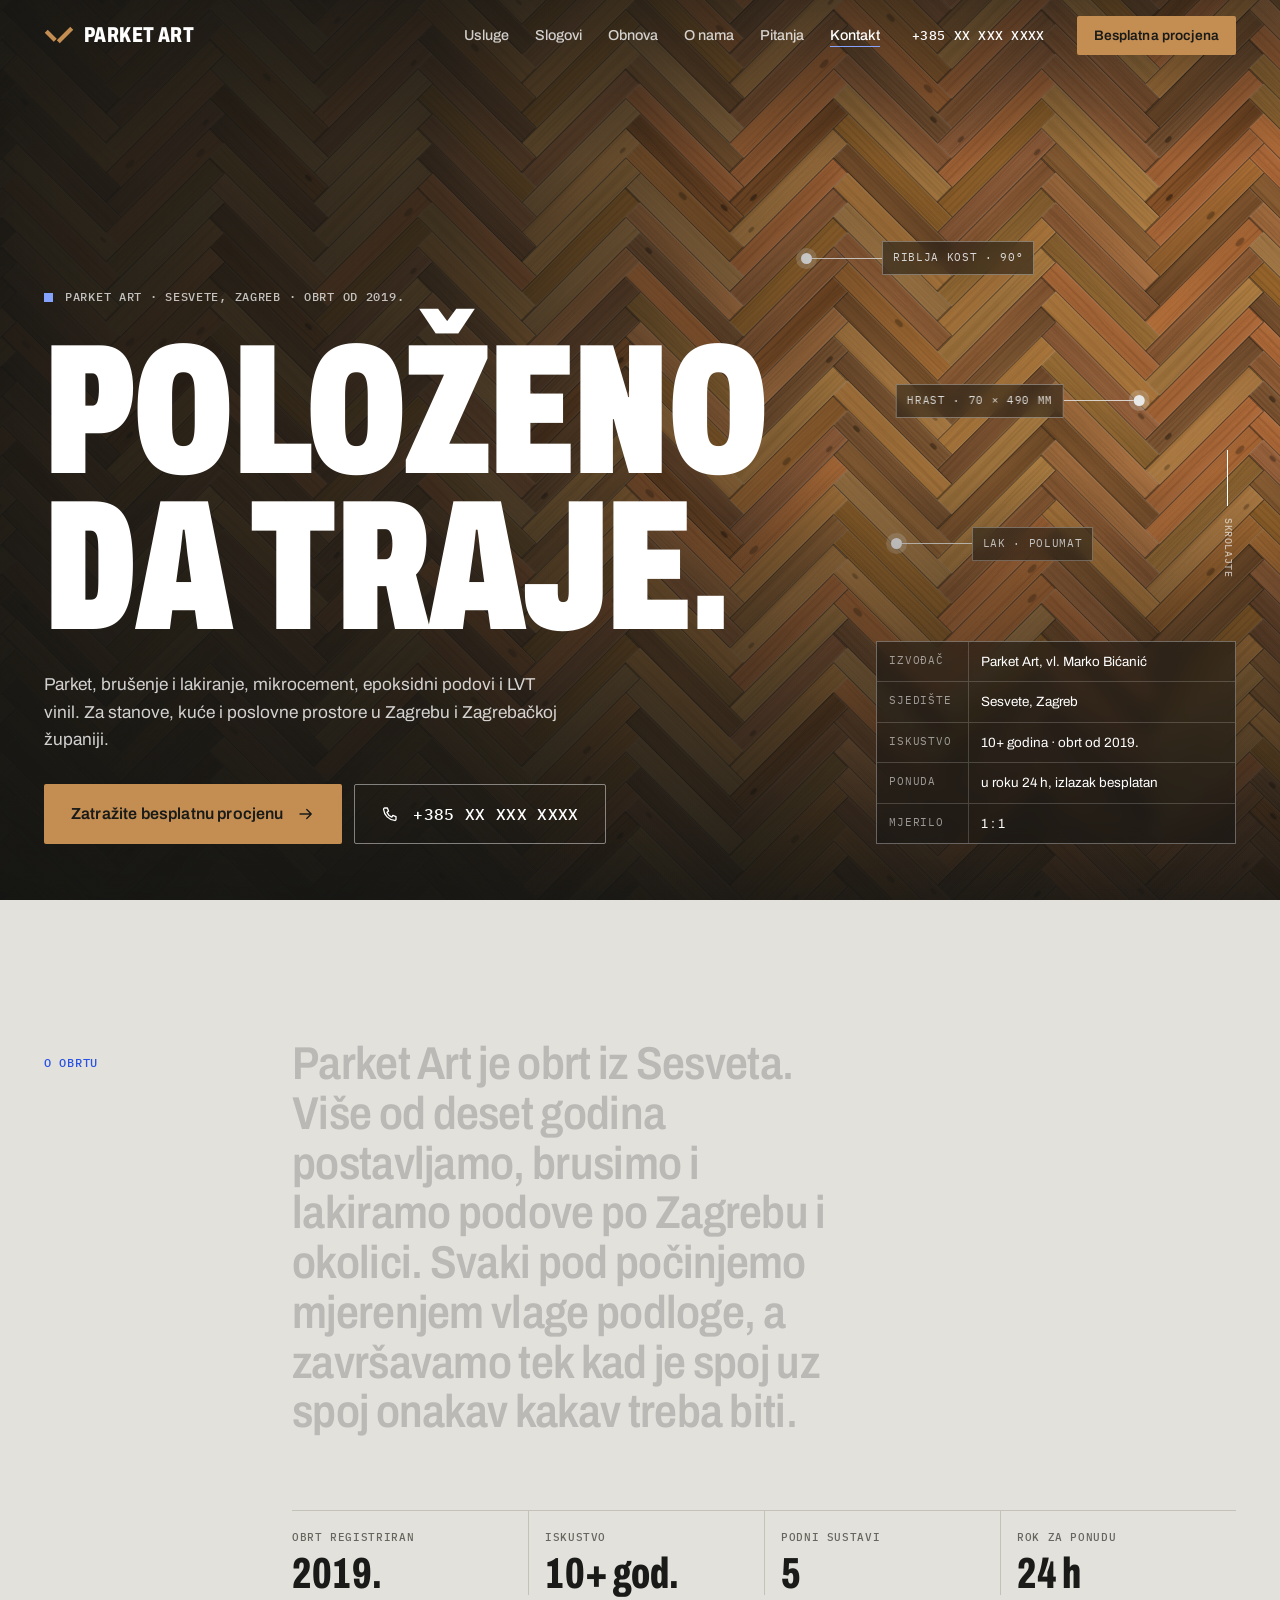
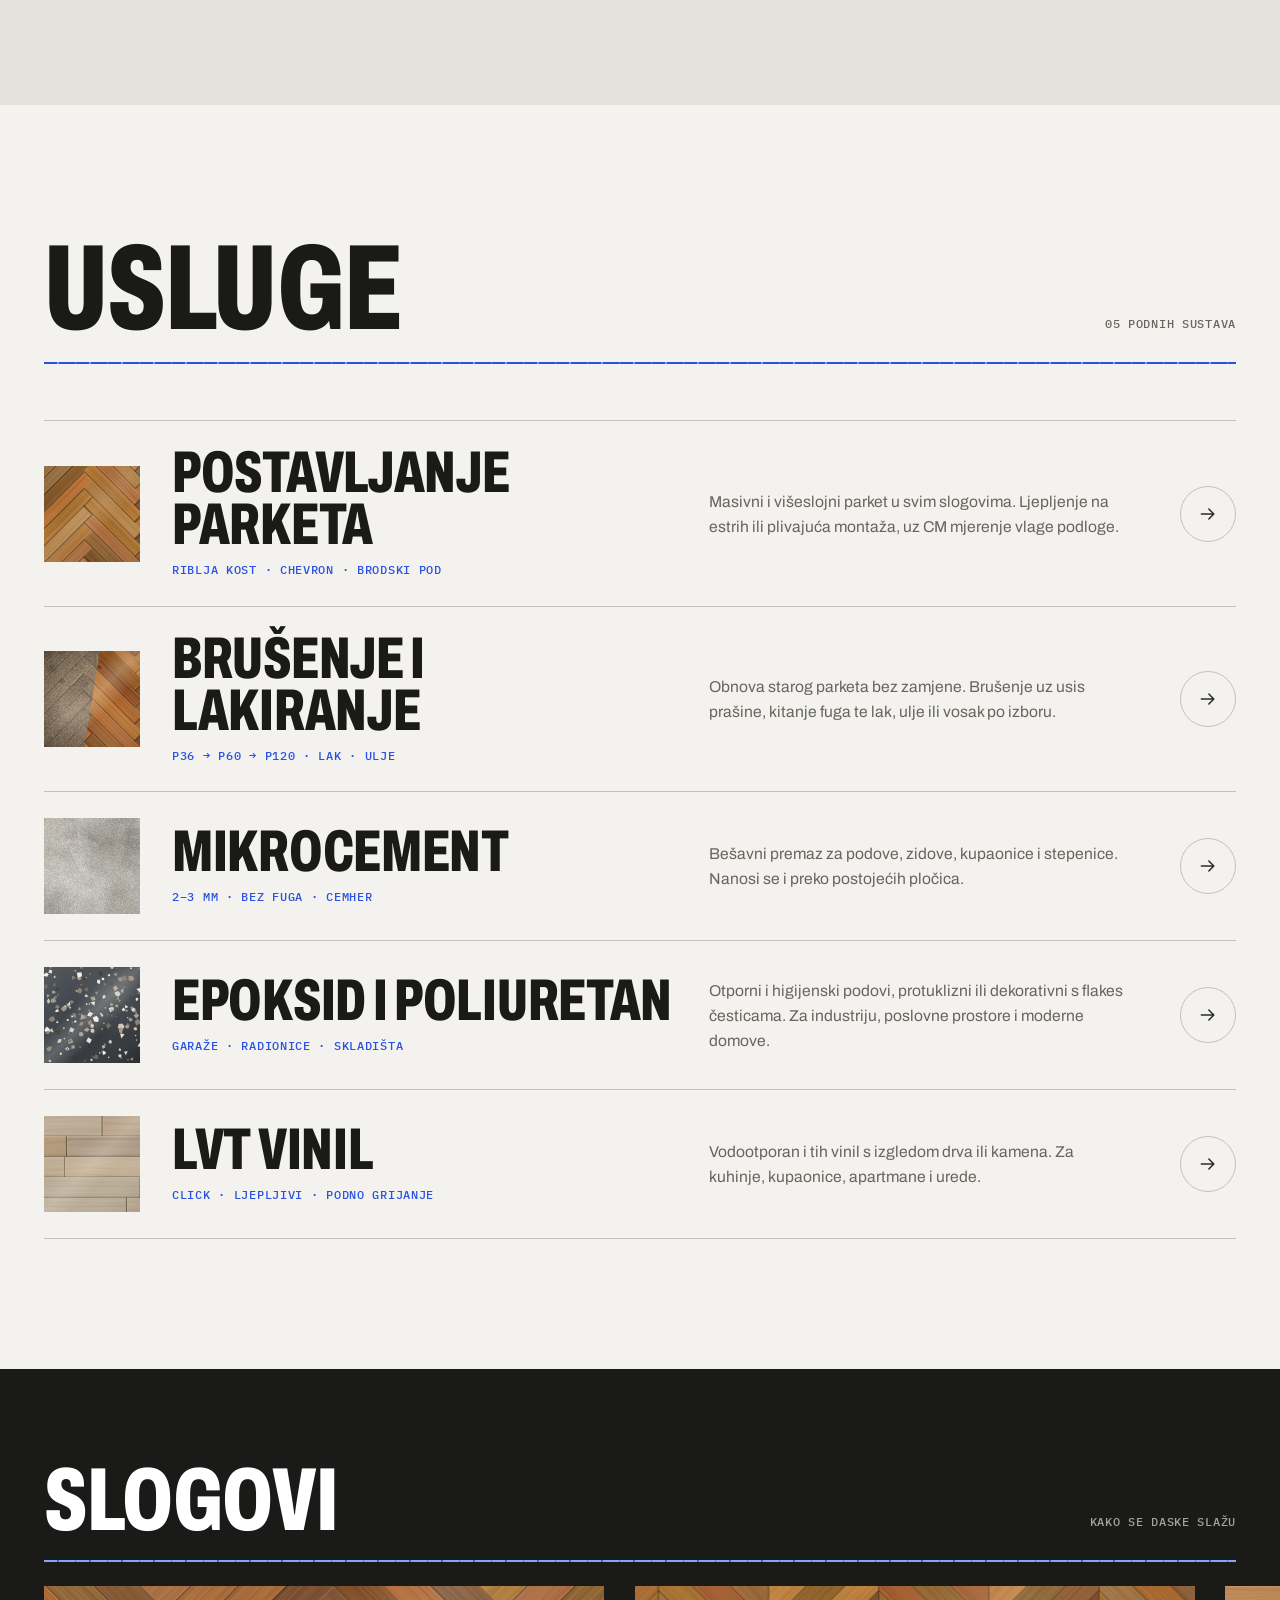
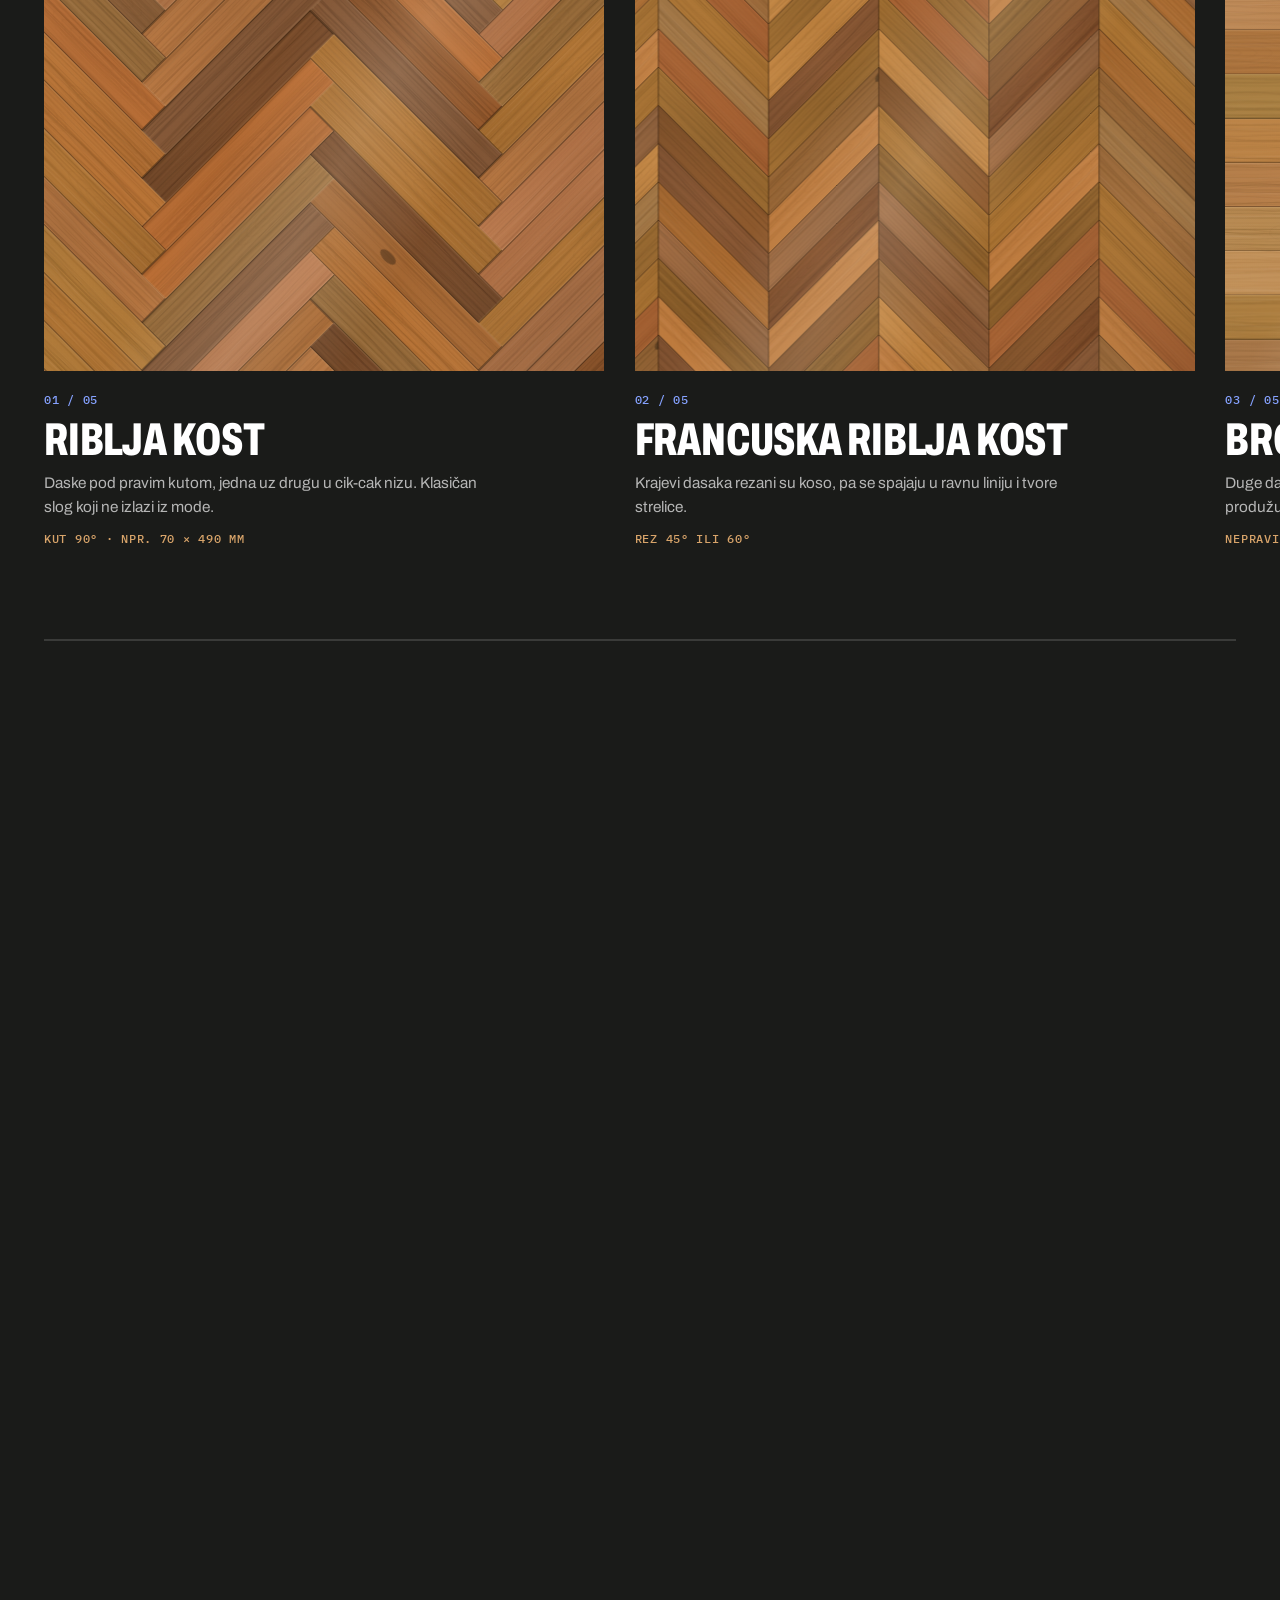
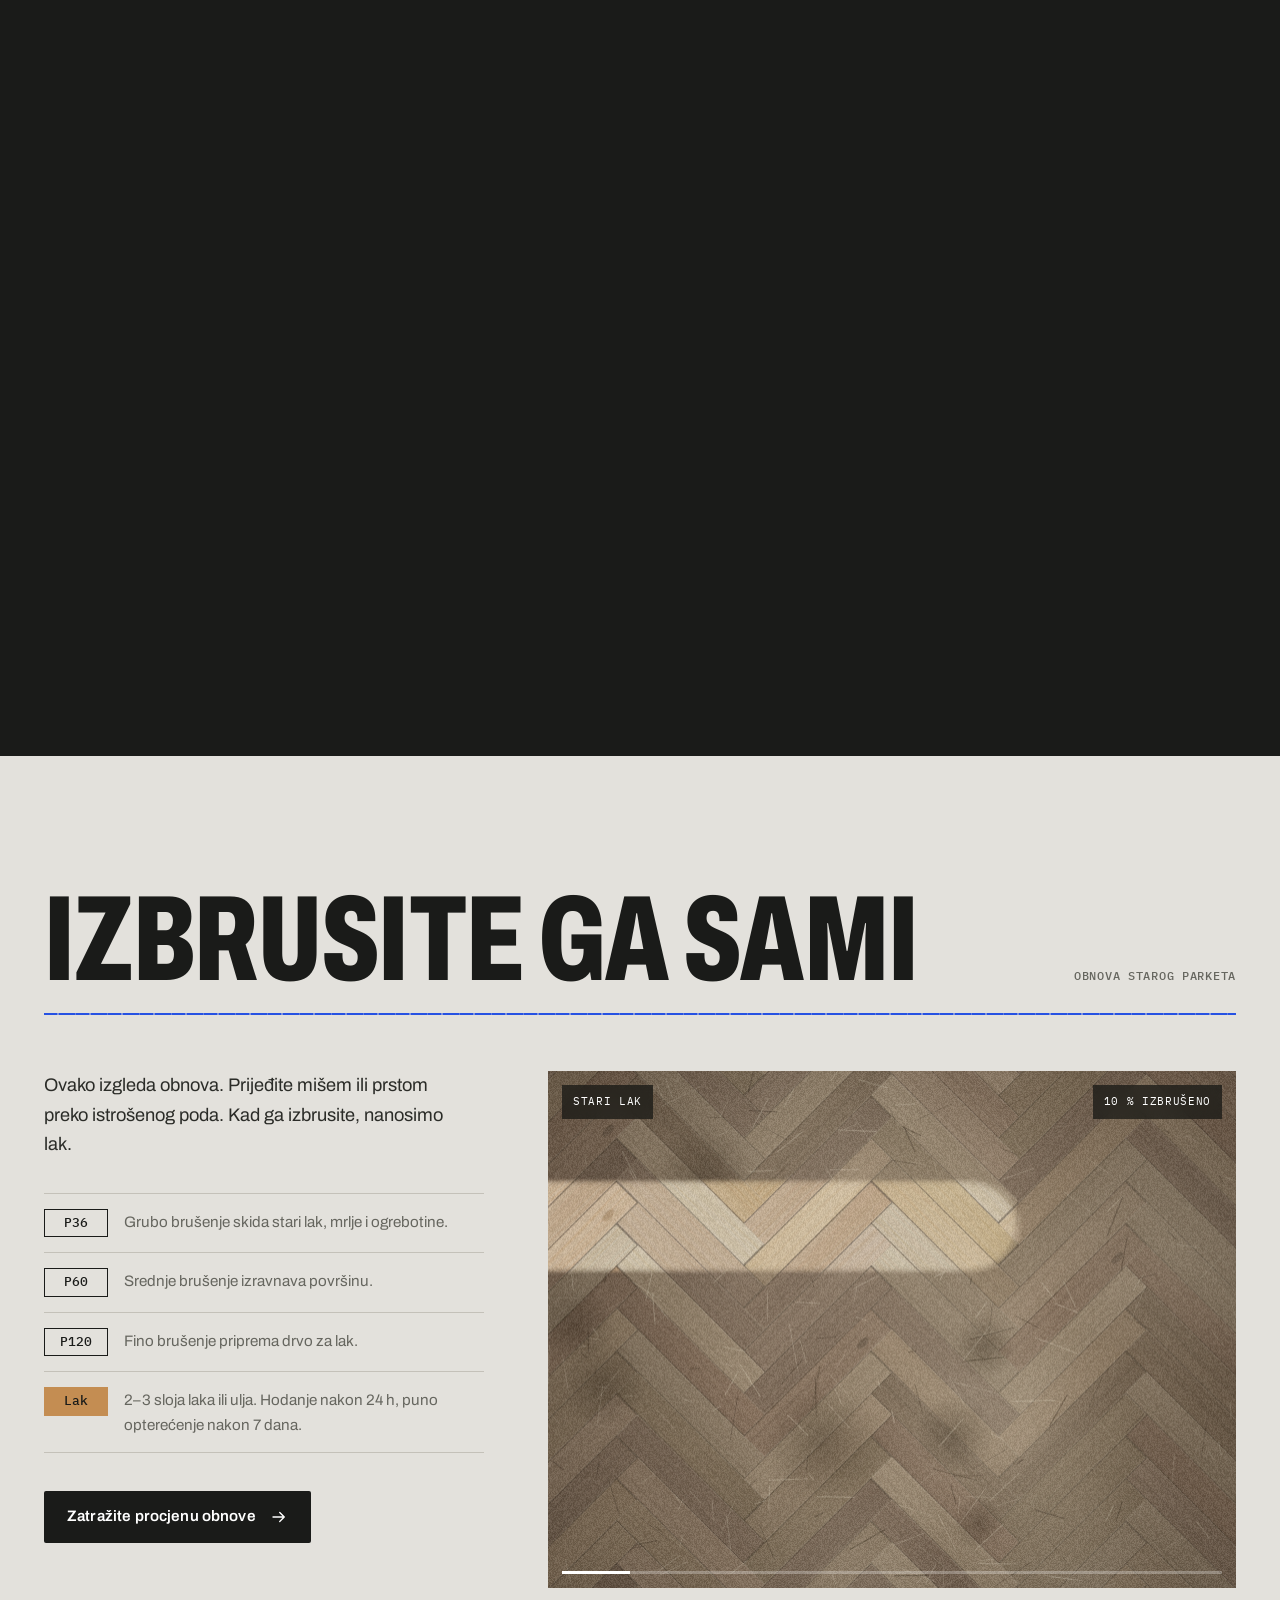
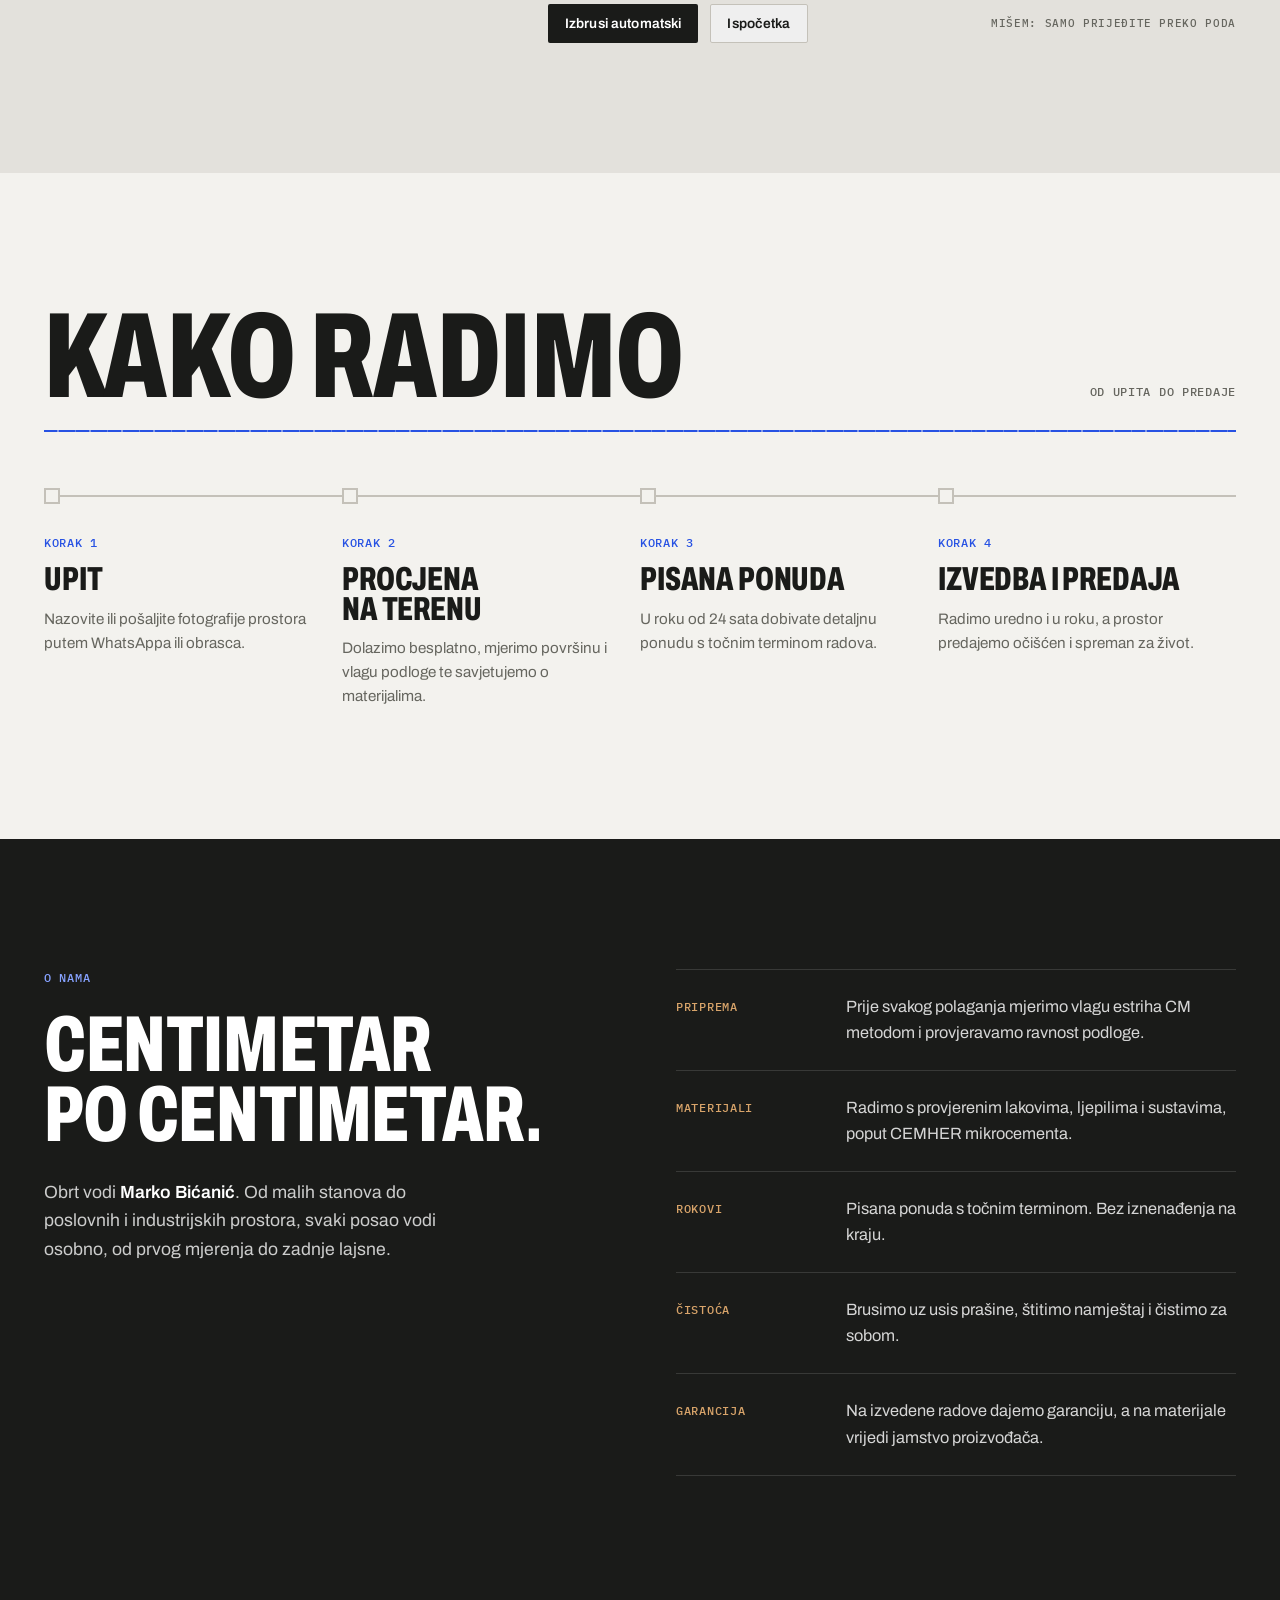
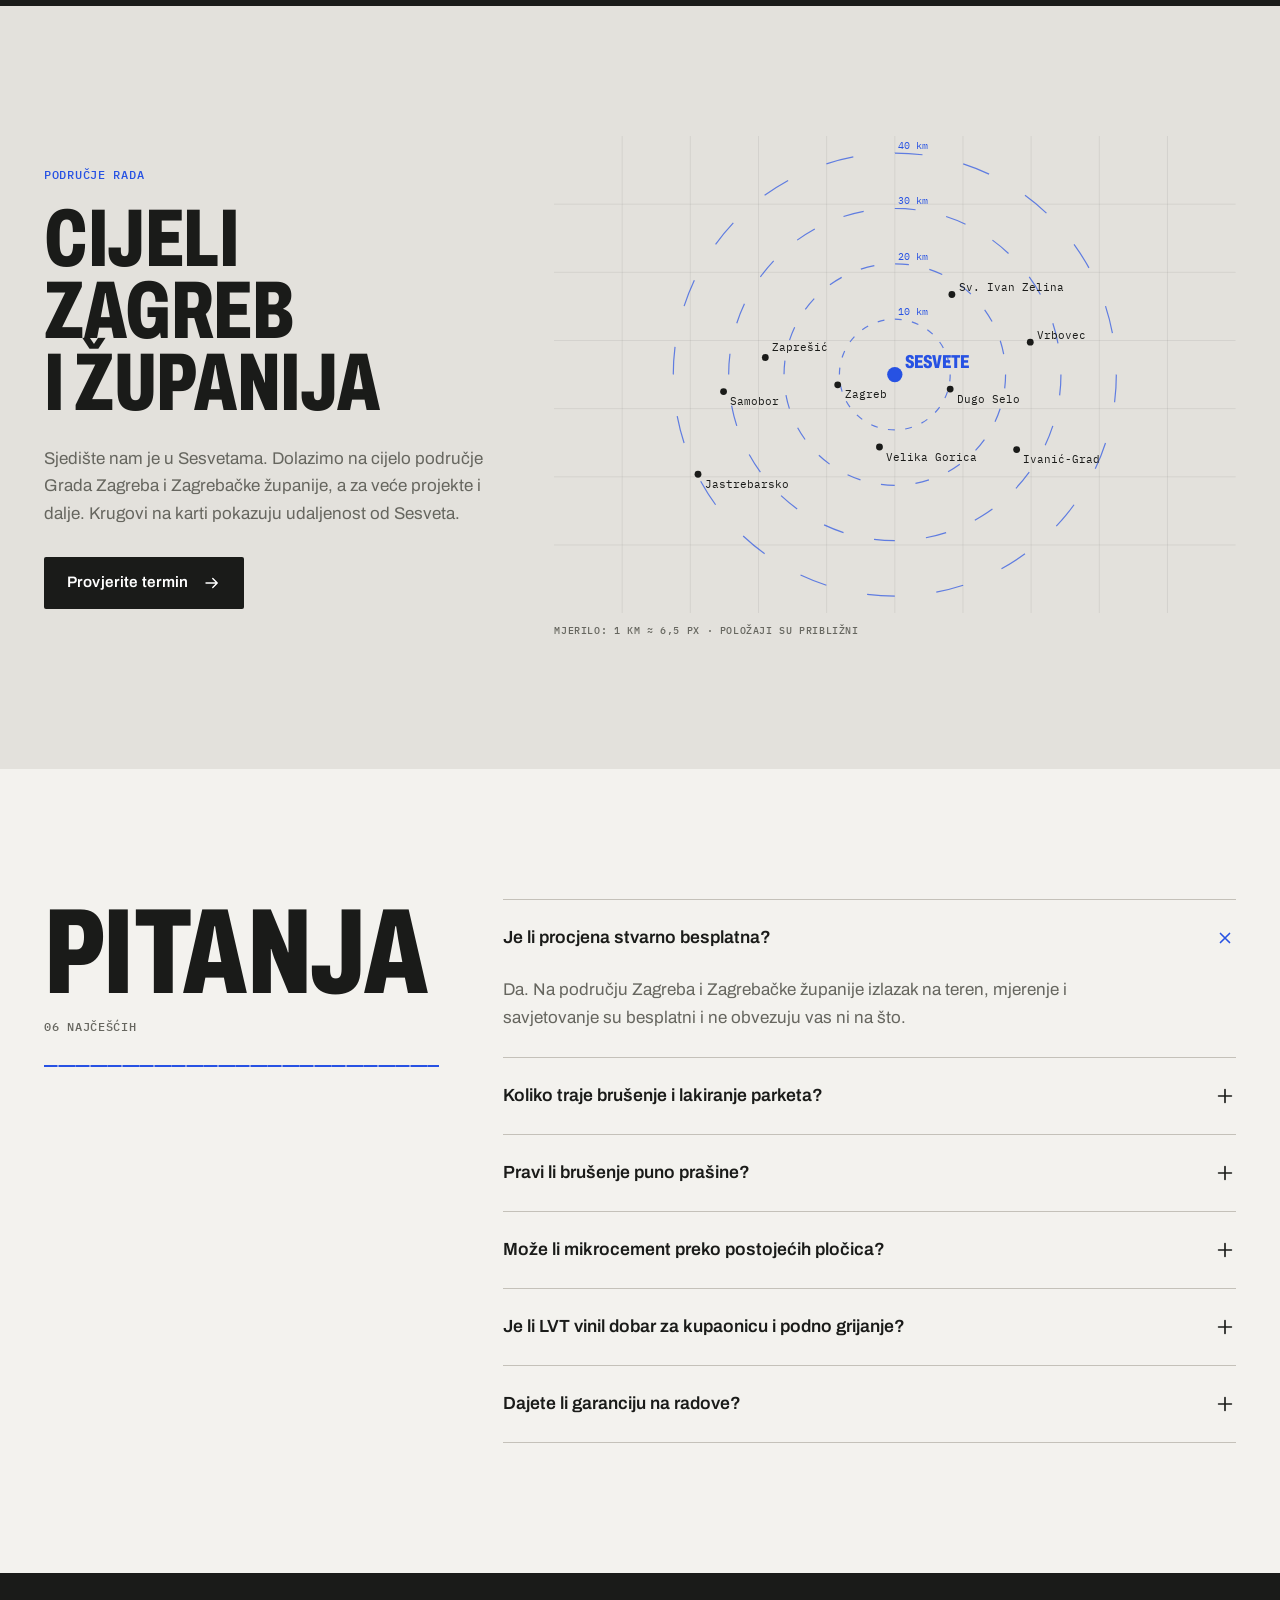
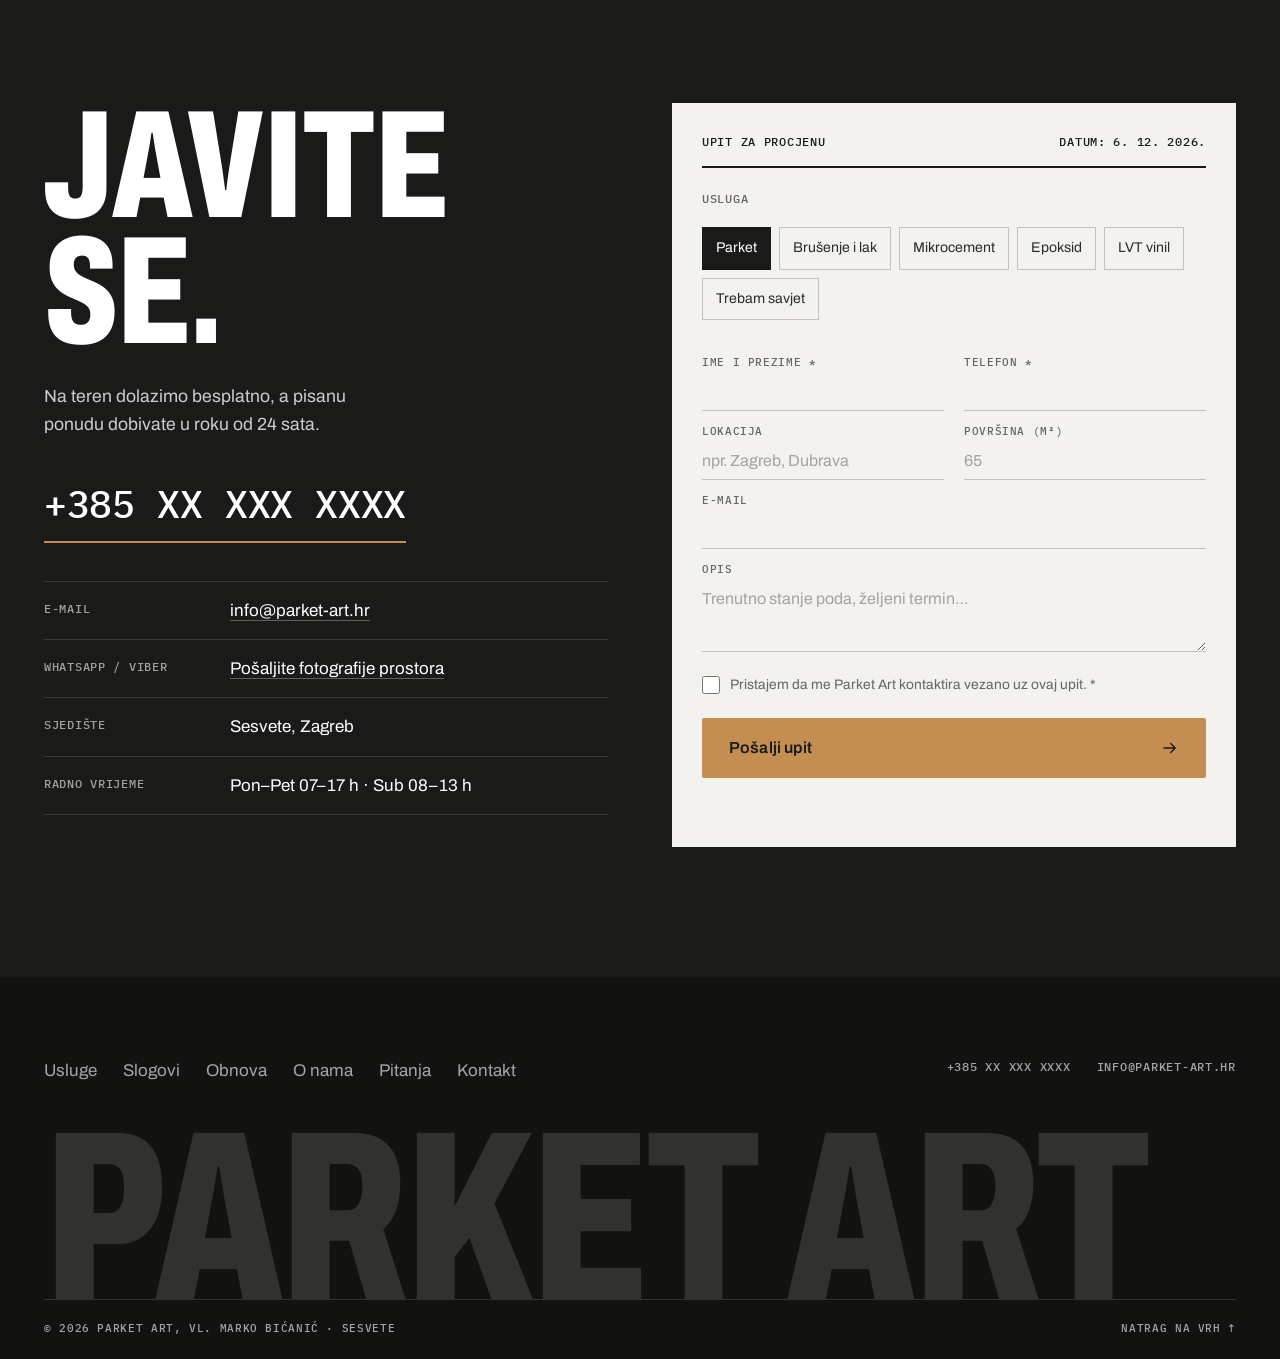
==== commit b46ad5f2: "Redesign site with a flooring-trade visual identity Replace the generic cream/serif/gold template lo" ====
--- a/index.html
+++ b/index.html
@@ -3,24 +3,21 @@
 <head>
   <meta charset="utf-8">
   <meta name="viewport" content="width=device-width, initial-scale=1, viewport-fit=cover">
-  <title>Parket Art | Parket, mikrocement i epoksidni podovi – Zagreb i okolica</title>
-  <meta name="description" content="Parket Art – postavljanje, brušenje i lakiranje parketa, mikrocement, epoksidni i poliuretanski podovi te LVT vinil. Zagreb, Sesvete i Zagrebačka županija. Besplatna procjena!">
-  <meta name="keywords" content="parket Zagreb, postavljanje parketa, brušenje parketa, lakiranje parketa, mikrocement, epoksidni pod, poliuretanski pod, LVT vinil, Sesvete, parketar">
-  <meta name="theme-color" content="#1c1712">
+  <title>Parket Art | Parket, brušenje, mikrocement i epoksid – Zagreb</title>
+  <meta name="description" content="Parket Art, Sesvete: postavljanje, brušenje i lakiranje parketa, mikrocement, epoksidni i poliuretanski podovi te LVT vinil. Grad Zagreb i Zagrebačka županija. Besplatna procjena.">
+  <meta name="theme-color" content="#1a1b19">
   <link rel="canonical" href="https://parket-art.hr/">
-
   <meta property="og:type" content="website">
-  <meta property="og:title" content="Parket Art – Podovi koji traju generacijama">
-  <meta property="og:description" content="Parket, mikrocement, epoksidni podovi i LVT vinil. Zagreb i Zagrebačka županija. Zatražite besplatnu procjenu.">
+  <meta property="og:title" content="Parket Art – Položeno da traje">
+  <meta property="og:description" content="Parket, brušenje i lakiranje, mikrocement, epoksid i LVT vinil. Zagreb i Zagrebačka županija.">
   <meta property="og:url" content="https://parket-art.hr/">
   <meta property="og:image" content="https://parket-art.hr/img/og-image.jpg">
   <meta property="og:locale" content="hr_HR">
-
-  <link rel="icon" href="data:image/svg+xml,%3Csvg xmlns='http://www.w3.org/2000/svg' viewBox='0 0 64 64'%3E%3Crect width='64' height='64' rx='12' fill='%231c1712'/%3E%3Cpath d='M14 40l18-18 18 18-6 6-12-12-12 12z' fill='%23c8964f'/%3E%3C/svg%3E">
+  <link rel="icon" href="data:image/svg+xml,%3Csvg xmlns='http://www.w3.org/2000/svg' viewBox='0 0 64 64'%3E%3Crect width='64' height='64' fill='%231a1b19'/%3E%3Cpath d='M14 22l12 12-4 4-12-12zM50 22 32 40l-4-4 18-18z' fill='%23c48d52'/%3E%3C/svg%3E">
 
   <link rel="preconnect" href="https://fonts.googleapis.com">
   <link rel="preconnect" href="https://fonts.gstatic.com" crossorigin>
-  <link href="https://fonts.googleapis.com/css2?family=Cormorant+Garamond:ital,wght@0,500;0,600;0,700;1,500;1,600&family=Inter:wght@400;500;600;700&display=swap" rel="stylesheet">
+  <link href="https://fonts.googleapis.com/css2?family=Archivo:wdth,wght@62..125,300..900&family=IBM+Plex+Mono:wght@400;500&display=swap" rel="stylesheet">
   <link rel="stylesheet" href="css/style.css">
 
   <script type="application/ld+json">
@@ -42,529 +39,412 @@
 </head>
 <body>
 
-<!-- Ikone -->
 <svg width="0" height="0" style="position:absolute" aria-hidden="true">
+  <symbol id="i-arrow" viewBox="0 0 24 24"><path d="M4 12h15M13 6l6 6-6 6"/></symbol>
   <symbol id="i-phone" viewBox="0 0 24 24"><path d="M5 4h3.5l1.6 4.2-2.2 1.4a11 11 0 0 0 6.5 6.5l1.4-2.2L20 15.5V19a1.6 1.6 0 0 1-1.7 1.6A16.5 16.5 0 0 1 3.4 5.7 1.6 1.6 0 0 1 5 4z"/></symbol>
-  <symbol id="i-mail" viewBox="0 0 24 24"><rect x="3" y="5" width="18" height="14" rx="2"/><path d="m3.5 7 8.5 6 8.5-6"/></symbol>
-  <symbol id="i-pin" viewBox="0 0 24 24"><path d="M12 21s-7-6.2-7-11a7 7 0 0 1 14 0c0 4.8-7 11-7 11z"/><circle cx="12" cy="10" r="2.5"/></symbol>
-  <symbol id="i-clock" viewBox="0 0 24 24"><circle cx="12" cy="12" r="9"/><path d="M12 7v5l3.2 2"/></symbol>
-  <symbol id="i-arrow" viewBox="0 0 24 24"><path d="M5 12h14M13 6l6 6-6 6"/></symbol>
-  <symbol id="i-user" viewBox="0 0 24 24"><circle cx="12" cy="8" r="4"/><path d="M4 21c1.5-4 4.5-6 8-6s6.5 2 8 6"/></symbol>
-  <symbol id="i-layers" viewBox="0 0 24 24"><path d="m12 3 9 5-9 5-9-5 9-5z"/><path d="m3 13 9 5 9-5"/></symbol>
-  <symbol id="i-calendar" viewBox="0 0 24 24"><rect x="3" y="5" width="18" height="16" rx="2"/><path d="M3 10h18M8 3v4M16 3v4"/></symbol>
-  <symbol id="i-spark" viewBox="0 0 24 24"><path d="M12 3c.6 4.4 2.6 6.4 7 7-4.4.6-6.4 2.6-7 7-.6-4.4-2.6-6.4-7-7 4.4-.6 6.4-2.6 7-7z"/><path d="M19 16c.2 1.4.8 2 2 2.2-1.2.2-1.8.8-2 2.2-.2-1.4-.8-2-2-2.2 1.2-.2 1.8-.8 2-2.2z"/></symbol>
-  <symbol id="i-check" viewBox="0 0 24 24"><path d="m5 12.5 4.5 4.5L19 7.5"/></symbol>
-  <symbol id="i-drag" viewBox="0 0 24 24"><path d="M9 6 3 12l6 6M15 6l6 6-6 6"/></symbol>
   <symbol id="i-wa" viewBox="0 0 24 24"><path fill="currentColor" stroke="none" d="M12 2a10 10 0 0 0-8.6 15l-1.4 5 5.1-1.3A10 10 0 1 0 12 2zm5.3 14.2c-.2.6-1.3 1.2-1.8 1.2-.5.1-1 .2-3.3-.7-2.8-1.1-4.6-3.9-4.7-4.1-.1-.2-1.1-1.5-1.1-2.9s.7-2.1 1-2.4c.3-.3.6-.3.8-.3h.6c.2 0 .4 0 .6.5l.9 2.1c.1.2.1.4 0 .5l-.4.6-.4.4c-.1.1-.3.3-.1.6.2.3.8 1.3 1.7 2.1 1.2 1 2.1 1.3 2.4 1.5.3.1.5.1.6-.1l.9-1c.2-.3.4-.2.6-.1l2 1c.3.1.5.2.5.3.1.1.1.6-.1 1.2z"/></symbol>
+  <symbol id="i-plus" viewBox="0 0 24 24"><path d="M12 5v14M5 12h14"/></symbol>
 </svg>
 
 <div class="progress" id="progress" aria-hidden="true"></div>
 
-<!-- ============ HEADER ============ -->
+<!-- ================= HEADER ================= -->
 <header class="header" id="header">
   <div class="container header__inner">
     <a href="#pocetna" class="logo" aria-label="Parket Art – početna">
-      <span class="logo__mark" aria-hidden="true"><svg viewBox="0 0 40 40"><path d="M6 25 20 11l14 14-4.5 4.5L20 20l-9.5 9.5z"/></svg></span>
-      <span class="logo__text">PARKET<strong>ART</strong></span>
+      <svg class="logo__mark" viewBox="0 0 40 40" aria-hidden="true"><path d="M5 13l12 12-4 4L1 17zM39 13 21 31l-4-4L35 9z"/></svg>
+      <span class="logo__text">Parket Art</span>
     </a>
-
     <nav class="nav" id="nav" aria-label="Glavna navigacija">
-      <a href="#usluge">Usluge</a>
-      <a href="#obnova">Obnova</a>
-      <a href="#o-nama">O nama</a>
-      <a href="#proces">Proces</a>
-      <a href="#galerija">Galerija</a>
-      <a href="#pitanja">Pitanja</a>
-      <a href="#kontakt" class="btn btn--sm btn--gold nav__cta">Besplatna procjena</a>
+      <a href="#usluge"><span>Usluge</span></a>
+      <a href="#slogovi"><span>Slogovi</span></a>
+      <a href="#obnova"><span>Obnova</span></a>
+      <a href="#o-nama"><span>O nama</span></a>
+      <a href="#pitanja"><span>Pitanja</span></a>
+      <a href="#kontakt"><span>Kontakt</span></a>
     </nav>
-
-    <a href="tel:+385000000000" class="header__phone" data-phone>
-      <svg class="i" aria-hidden="true"><use href="#i-phone"/></svg>
-      <span data-phone-text>+385 XX XXX XXXX</span>
-    </a>
-
-    <button class="burger" id="burger" aria-label="Otvori izbornik" aria-expanded="false" aria-controls="nav">
-      <span></span><span></span><span></span>
-    </button>
+    <a href="tel:+385000000000" class="header__phone" data-phone><span data-phone-text>+385 XX XXX XXXX</span></a>
+    <a href="#kontakt" class="btn btn--oak btn--sm header__cta"><span>Besplatna procjena</span></a>
+    <button class="burger" id="burger" aria-label="Otvori izbornik" aria-expanded="false" aria-controls="nav"><span></span><span></span></button>
   </div>
 </header>
 
 <main>
 
-<!-- ============ HERO ============ -->
+<!-- ================= HERO ================= -->
 <section class="hero" id="pocetna">
-  <div class="hero__bg" id="hero-bg" aria-hidden="true">
-    <canvas class="hero__canvas" id="hero-canvas"></canvas>
+  <div class="hero__stage" id="hero-stage" aria-hidden="true">
+    <canvas class="hero__floor" id="hero-canvas"></canvas>
     <div class="hero__photo"></div>
-    <div class="hero__shade"></div>
-    <div class="hero__sheen"></div>
-  </div>
+    <div class="callout" style="--x:63%;--y:40%;--d:0s"><span class="callout__dot"></span><span class="callout__line"></span><span class="callout__label">Riblja kost · 90°</span></div>
+    <div class="callout callout--left" style="--x:89%;--y:53%;--d:.25s"><span class="callout__dot"></span><span class="callout__line"></span><span class="callout__label">Hrast · 70 × 490 mm</span></div>
+    <div class="callout" style="--x:70%;--y:66%;--d:.5s"><span class="callout__dot"></span><span class="callout__line"></span><span class="callout__label">Lak · polumat</span></div>
+  </div>
+  <div class="hero__shade" aria-hidden="true"></div>
   <div class="hero__glow" id="hero-glow" aria-hidden="true"></div>
 
   <div class="container hero__inner">
-    <div class="hero__content">
-      <p class="eyebrow a-up" style="--d:.1s">Zagreb · Sesvete · Zagrebačka županija</p>
+    <div class="hero__main">
+      <p class="hero__kicker mono a-up" style="--d:.15s">Parket Art · Sesvete, Zagreb · obrt od 2019.</p>
       <h1 class="hero__title">
-        <span class="m"><span class="w" style="--i:0">Podovi</span></span>
-        <span class="m"><span class="w" style="--i:1">koji</span></span>
-        <em><span class="m"><span class="w" style="--i:2">traju</span></span>
-        <span class="u"><span class="m"><span class="w" style="--i:3">generacijama</span></span><svg class="swash" viewBox="0 0 300 24" preserveAspectRatio="none" aria-hidden="true"><path d="M3 17C55 7 120 4 180 9s95 9 117-2"/></svg></span></em>
+        <span class="ln"><span style="--i:0">Položeno</span></span>
+        <span class="ln"><span style="--i:1">da traje.</span></span>
       </h1>
-      <p class="hero__lead a-up" style="--d:.7s">
-        Postavljanje i obnova parketa, mikrocement, epoksidni podovi i LVT vinil.
-        Precizno, čisto i u dogovorenom roku, uz više od 10 godina iskustva.
-      </p>
-      <div class="hero__actions a-up" style="--d:.85s">
-        <a href="#kontakt" class="btn btn--gold btn--lg btn--magnetic">Zatražite besplatnu procjenu <svg class="i i--arrow" aria-hidden="true"><use href="#i-arrow"/></svg></a>
-        <a href="#obnova" class="btn btn--ghost btn--lg btn--magnetic">Prije i poslije</a>
-      </div>
-      <ul class="hero__trust a-up" style="--d:1s">
-        <li><svg class="i" aria-hidden="true"><use href="#i-check"/></svg> Besplatan izlazak i procjena</li>
-        <li><svg class="i" aria-hidden="true"><use href="#i-check"/></svg> Brušenje uz usis prašine</li>
-        <li><svg class="i" aria-hidden="true"><use href="#i-check"/></svg> Garancija na radove</li>
-      </ul>
-    </div>
-
-    <aside class="hero__card a-left" style="--d:.75s" aria-label="Brzi upit">
-      <h2>Brzi upit</h2>
-      <p>Javite nam se i dobit ćete ponudu u roku od 24 sata.</p>
-      <a href="tel:+385000000000" class="hero__card-row" data-phone>
-        <span class="icon-circle"><svg class="i" aria-hidden="true"><use href="#i-phone"/></svg></span>
-        <span><small>Nazovite</small><strong data-phone-text>+385 XX XXX XXXX</strong></span>
-        <svg class="i i--arrow row-arrow" aria-hidden="true"><use href="#i-arrow"/></svg>
+      <p class="hero__lead a-up" style="--d:.8s">Parket, brušenje i lakiranje, mikrocement, epoksidni podovi i LVT vinil. Za stanove, kuće i poslovne prostore u Zagrebu i Zagrebačkoj županiji.</p>
+      <div class="hero__actions a-up" style="--d:.95s">
+        <a href="#kontakt" class="btn btn--oak btn--lg"><span>Zatražite besplatnu procjenu</span><svg class="i" aria-hidden="true"><use href="#i-arrow"/></svg></a>
+        <a href="tel:+385000000000" class="btn btn--line btn--lg" data-phone><svg class="i i--static" aria-hidden="true"><use href="#i-phone"/></svg><span class="mono-num" data-phone-text>+385 XX XXX XXXX</span></a>
+      </div>
+    </div>
+
+    <dl class="titleblock a-up" style="--d:1.15s">
+      <div><dt>Izvođač</dt><dd>Parket Art, vl. Marko Bićanić</dd></div>
+      <div><dt>Sjedište</dt><dd>Sesvete, Zagreb</dd></div>
+      <div><dt>Iskustvo</dt><dd>10+ godina · obrt od 2019.</dd></div>
+      <div><dt>Ponuda</dt><dd>u roku 24 h, izlazak besplatan</dd></div>
+      <div><dt>Mjerilo</dt><dd>1 : 1</dd></div>
+    </dl>
+  </div>
+
+  <a href="#uvod" class="scroll-cue mono" aria-label="Pomaknite se dolje"><span></span>Skrolajte</a>
+</section>
+
+<!-- ================= UVOD ================= -->
+<section class="intro" id="uvod">
+  <div class="container intro__inner">
+    <p class="mono intro__label">O obrtu</p>
+    <p class="intro__text" id="intro-text">Parket Art je obrt iz Sesveta. Više od deset godina postavljamo, brusimo i lakiramo podove po Zagrebu i okolici. Svaki pod počinjemo mjerenjem vlage podloge, a završavamo tek kad je spoj uz spoj onakav kakav treba biti.</p>
+    <div class="intro__facts reveal">
+      <div><span class="mono">Obrt registriran</span><strong>2019.</strong></div>
+      <div><span class="mono">Iskustvo</span><strong>10+ god.</strong></div>
+      <div><span class="mono">Podni sustavi</span><strong>5</strong></div>
+      <div><span class="mono">Rok za ponudu</span><strong>24 h</strong></div>
+    </div>
+  </div>
+</section>
+
+<!-- ================= USLUGE ================= -->
+<section class="section section--paper" id="usluge">
+  <div class="container">
+    <header class="sh reveal">
+      <h2 class="display">Usluge</h2>
+      <p class="mono sh__meta">05 podnih sustava</p>
+    </header>
+
+    <div class="svc-list">
+      <a href="#kontakt" class="svc" data-service="Postavljanje parketa">
+        <span class="svc__sw"><span class="tex" data-tex="herringbone" data-seed="3"></span></span>
+        <span class="svc__name"><h3 class="display">Postavljanje parketa</h3><span class="svc__tags mono">Riblja kost · chevron · brodski pod</span></span>
+        <span class="svc__desc">Masivni i višeslojni parket u svim slogovima. Ljepljenje na estrih ili plivajuća montaža, uz CM mjerenje vlage podloge.</span>
+        <span class="svc__go" aria-hidden="true"><svg class="i"><use href="#i-arrow"/></svg></span>
       </a>
-      <a href="#" class="hero__card-row" data-whatsapp target="_blank" rel="noopener">
-        <span class="icon-circle icon-circle--wa"><svg class="i" aria-hidden="true"><use href="#i-wa"/></svg></span>
-        <span><small>Pošaljite fotografije prostora</small><strong>WhatsApp / Viber</strong></span>
-        <svg class="i i--arrow row-arrow" aria-hidden="true"><use href="#i-arrow"/></svg>
+      <a href="#kontakt" class="svc" data-service="Brušenje i lakiranje">
+        <span class="svc__sw"><span class="tex" data-tex="split" data-seed="8"></span></span>
+        <span class="svc__name"><h3 class="display">Brušenje i lakiranje</h3><span class="svc__tags mono">P36 → P60 → P120 · lak · ulje</span></span>
+        <span class="svc__desc">Obnova starog parketa bez zamjene. Brušenje uz usis prašine, kitanje fuga te lak, ulje ili vosak po izboru.</span>
+        <span class="svc__go" aria-hidden="true"><svg class="i"><use href="#i-arrow"/></svg></span>
       </a>
-      <a href="mailto:info@parket-art.hr" class="hero__card-row" data-email>
-        <span class="icon-circle"><svg class="i" aria-hidden="true"><use href="#i-mail"/></svg></span>
-        <span><small>E-mail</small><strong data-email-text>info@parket-art.hr</strong></span>
-        <svg class="i i--arrow row-arrow" aria-hidden="true"><use href="#i-arrow"/></svg>
+      <a href="#kontakt" class="svc" data-service="Mikrocement">
+        <span class="svc__sw"><span class="tex" data-tex="microcement" data-seed="5"></span></span>
+        <span class="svc__name"><h3 class="display">Mikrocement</h3><span class="svc__tags mono">2–3 mm · bez fuga · CEMHER</span></span>
+        <span class="svc__desc">Bešavni premaz za podove, zidove, kupaonice i stepenice. Nanosi se i preko postojećih pločica.</span>
+        <span class="svc__go" aria-hidden="true"><svg class="i"><use href="#i-arrow"/></svg></span>
       </a>
-    </aside>
-  </div>
-
+      <a href="#kontakt" class="svc" data-service="Epoksid / poliuretan">
+        <span class="svc__sw"><span class="tex" data-tex="epoxy" data-seed="9"></span></span>
+        <span class="svc__name"><h3 class="display">Epoksid i poliuretan</h3><span class="svc__tags mono">Garaže · radionice · skladišta</span></span>
+        <span class="svc__desc">Otporni i higijenski podovi, protuklizni ili dekorativni s flakes česticama. Za industriju, poslovne prostore i moderne domove.</span>
+        <span class="svc__go" aria-hidden="true"><svg class="i"><use href="#i-arrow"/></svg></span>
+      </a>
+      <a href="#kontakt" class="svc" data-service="LVT vinil">
+        <span class="svc__sw"><span class="tex" data-tex="vinyl" data-seed="4"></span></span>
+        <span class="svc__name"><h3 class="display">LVT vinil</h3><span class="svc__tags mono">Click · ljepljivi · podno grijanje</span></span>
+        <span class="svc__desc">Vodootporan i tih vinil s izgledom drva ili kamena. Za kuhinje, kupaonice, apartmane i urede.</span>
+        <span class="svc__go" aria-hidden="true"><svg class="i"><use href="#i-arrow"/></svg></span>
+      </a>
+    </div>
+  </div>
+
+  <div class="svc-preview" id="svc-preview" aria-hidden="true">
+    <span class="tex" data-tex="herringbone" data-seed="41"></span>
+    <span class="tex" data-tex="split" data-seed="42"></span>
+    <span class="tex" data-tex="microcement" data-seed="43"></span>
+    <span class="tex" data-tex="epoxy" data-seed="44"></span>
+    <span class="tex" data-tex="vinyl" data-seed="45"></span>
+  </div>
+</section>
+
+<!-- ================= SLOGOVI ================= -->
+<section class="slogovi" id="slogovi">
+  <div class="slogovi__sticky" id="slog-sticky">
+    <div class="container">
+      <header class="sh sh--dark">
+        <h2 class="display">Slogovi</h2>
+        <p class="mono sh__meta">Kako se daske slažu</p>
+      </header>
+    </div>
+    <div class="slogovi__track" id="slog-track">
+      <article class="slog">
+        <div class="slog__img"><span class="tex" data-tex="herringbone-lg" data-seed="12" data-img="img/slog-riblja-kost.jpg"></span></div>
+        <div class="slog__meta">
+          <span class="mono slog__n">01 / 05</span>
+          <h3 class="display">Riblja kost</h3>
+          <p>Daske pod pravim kutom, jedna uz drugu u cik-cak nizu. Klasičan slog koji ne izlazi iz mode.</p>
+          <span class="mono slog__spec">Kut 90° · npr. 70 × 490 mm</span>
+        </div>
+      </article>
+      <article class="slog">
+        <div class="slog__img"><span class="tex" data-tex="chevron-lg" data-seed="27" data-img="img/slog-francuska.jpg"></span></div>
+        <div class="slog__meta">
+          <span class="mono slog__n">02 / 05</span>
+          <h3 class="display">Francuska riblja kost</h3>
+          <p>Krajevi dasaka rezani su koso, pa se spajaju u ravnu liniju i tvore strelice.</p>
+          <span class="mono slog__spec">Rez 45° ili 60°</span>
+        </div>
+      </article>
+      <article class="slog">
+        <div class="slog__img"><span class="tex" data-tex="planks-lg" data-seed="33" data-img="img/slog-brodski.jpg"></span></div>
+        <div class="slog__meta">
+          <span class="mono slog__n">03 / 05</span>
+          <h3 class="display">Brodski pod</h3>
+          <p>Duge daske s pomaknutim spojevima. Smiren izgled koji optički produžuje prostor.</p>
+          <span class="mono slog__spec">Nepravilan pomak spojeva</span>
+        </div>
+      </article>
+      <article class="slog">
+        <div class="slog__img"><span class="tex" data-tex="basket" data-seed="36" data-img="img/slog-pleter.jpg"></span></div>
+        <div class="slog__meta">
+          <span class="mono slog__n">04 / 05</span>
+          <h3 class="display">Pleter</h3>
+          <p>Kvadratna polja od paralelnih lamela, naizmjence okrenuta za 90°, kao tkanje.</p>
+          <span class="mono slog__spec">4 lamele po polju</span>
+        </div>
+      </article>
+      <article class="slog">
+        <div class="slog__img"><span class="tex" data-tex="microcement-lg" data-seed="14" data-img="img/slog-mikrocement.jpg"></span></div>
+        <div class="slog__meta">
+          <span class="mono slog__n">05 / 05</span>
+          <h3 class="display">Mikrocement</h3>
+          <p>Bez dasaka i bez fuga. Jedna neprekinuta površina od poda do zida.</p>
+          <span class="mono slog__spec">Debljina 2–3 mm</span>
+        </div>
+      </article>
+    </div>
+    <div class="container"><div class="slogovi__bar" aria-hidden="true"><span id="slog-bar"></span></div></div>
+  </div>
+</section>
+
+<!-- ================= OBNOVA ================= -->
+<section class="section" id="obnova">
   <div class="container">
-    <div class="stats">
-      <div class="stat a-up" style="--d:1.1s"><strong><span data-count="10">10</span>+</strong><span>godina iskustva</span></div>
-      <div class="stat a-up" style="--d:1.2s"><strong><span data-count="2019">2019</span></strong><span>registriran obrt</span></div>
-      <div class="stat a-up" style="--d:1.3s"><strong><span data-count="5">5</span></strong><span>vrsta podnih sustava</span></div>
-      <div class="stat a-up" style="--d:1.4s"><strong><span data-count="24">24</span> h</strong><span>do ponude</span></div>
-    </div>
-  </div>
-
-  <a href="#usluge" class="scroll-cue" aria-label="Pomaknite se na usluge"><span></span>Skrolajte</a>
-</section>
-
-<!-- ============ MARQUEE ============ -->
-<div class="marquee" aria-hidden="true">
-  <div class="marquee__track" id="marquee">
-    <span>Riblja kost</span><span>Francuska riblja kost</span><span>Brodski pod</span><span>Mikrocement</span><span>Epoksid</span><span>Poliuretan</span><span>LVT vinil</span><span>Brušenje</span><span>Lakiranje</span><span>Uljenje</span>
-    <span>Riblja kost</span><span>Francuska riblja kost</span><span>Brodski pod</span><span>Mikrocement</span><span>Epoksid</span><span>Poliuretan</span><span>LVT vinil</span><span>Brušenje</span><span>Lakiranje</span><span>Uljenje</span>
-  </div>
-</div>
-
-<!-- ============ USLUGE ============ -->
-<section class="section" id="usluge">
+    <header class="sh reveal">
+      <h2 class="display">Izbrusite ga sami</h2>
+      <p class="mono sh__meta">Obnova starog parketa</p>
+    </header>
+
+    <div class="renew">
+      <div class="renew__text reveal">
+        <p class="renew__lead">Ovako izgleda obnova. Prijeđite mišem ili prstom preko istrošenog poda. Kad ga izbrusite, nanosimo lak.</p>
+        <ol class="grits">
+          <li><span class="grit">P36</span><span>Grubo brušenje skida stari lak, mrlje i ogrebotine.</span></li>
+          <li><span class="grit">P60</span><span>Srednje brušenje izravnava površinu.</span></li>
+          <li><span class="grit">P120</span><span>Fino brušenje priprema drvo za lak.</span></li>
+          <li><span class="grit grit--lak">Lak</span><span>2–3 sloja laka ili ulja. Hodanje nakon 24 h, puno opterećenje nakon 7 dana.</span></li>
+        </ol>
+        <a href="#kontakt" class="btn btn--ink" data-service="Brušenje i lakiranje"><span>Zatražite procjenu obnove</span><svg class="i" aria-hidden="true"><use href="#i-arrow"/></svg></a>
+      </div>
+
+      <div class="renew__demo reveal" data-stagger="1">
+        <div class="sander" id="sander">
+          <div class="sander__layer" data-layer="raw"></div>
+          <div class="sander__layer" data-layer="after"></div>
+          <div class="sander__layer" data-layer="worn"></div>
+          <div class="sander__sheen"></div>
+          <canvas class="sander__fx" id="sander-fx" aria-label="Interaktivni prikaz brušenja parketa" role="img"></canvas>
+          <div class="sander__hud" aria-hidden="true">
+            <span class="hud-chip" id="sand-state">Stari lak</span>
+            <span class="hud-chip"><span id="sand-pct">0 %</span> izbrušeno</span>
+          </div>
+          <div class="sander__meter" aria-hidden="true"><span id="sand-meter"></span></div>
+        </div>
+        <div class="sander__ctrl">
+          <button type="button" class="btn btn--ink btn--sm" id="sand-auto"><span>Izbrusi automatski</span></button>
+          <button type="button" class="btn btn--quiet btn--sm" id="sand-reset"><span>Ispočetka</span></button>
+          <p class="sander__hint mono" id="sand-hint">Mišem: samo prijeđite preko poda</p>
+        </div>
+      </div>
+    </div>
+  </div>
+</section>
+
+<!-- ================= PROCES ================= -->
+<section class="section section--paper" id="proces">
   <div class="container">
-    <header class="section__head reveal">
-      <p class="eyebrow">Naše usluge</p>
-      <h2>Kompletna rješenja za vaš pod</h2>
-      <p>Od klasičnog drvenog parketa do modernih bešavnih podova. Savjetujemo, isporučujemo i izvodimo.</p>
+    <header class="sh reveal">
+      <h2 class="display">Kako radimo</h2>
+      <p class="mono sh__meta">Od upita do predaje</p>
     </header>
-
-    <div class="services">
-      <article class="service reveal" data-tilt>
-        <div class="service__visual"><div class="tex" data-tex="herringbone" data-seed="3"></div></div>
-        <div class="service__body">
-          <h3>Postavljanje parketa</h3>
-          <p>Masivni i višeslojni parket: riblja kost, francuska riblja kost, brodski pod i klasični slogovi. Ljepljenje ili plivajuća montaža.</p>
-          <ul class="ticks">
-            <li>Hrast, jasen, orah i egzotične vrste</li>
-            <li>CM mjerenje vlage i izravnavanje podloge</li>
-            <li>Lajsne i završne obrade</li>
-          </ul>
-          <a href="#kontakt" class="service__link" data-service="Postavljanje parketa">Zatražite ponudu <svg class="i" aria-hidden="true"><use href="#i-arrow"/></svg></a>
-        </div>
-      </article>
-
-      <article class="service reveal" data-stagger="1" data-tilt>
-        <div class="service__visual"><div class="tex" data-tex="split" data-seed="8"></div><span class="service__chip">Prije → poslije</span></div>
-        <div class="service__body">
-          <h3>Brušenje i lakiranje</h3>
-          <p>Vratite starom parketu sjaj novoga. Brušenje strojevima s usisom, kitanje fuga, lakiranje, uljenje ili voskanje.</p>
-          <ul class="ticks">
-            <li>Brušenje u tri prolaza: P36 → P60 → P120</li>
-            <li>Mat, polumat ili sjajni lak</li>
-            <li>Bajcanje i promjena tona drva</li>
-          </ul>
-          <a href="#kontakt" class="service__link" data-service="Brušenje i lakiranje">Zatražite ponudu <svg class="i" aria-hidden="true"><use href="#i-arrow"/></svg></a>
-        </div>
-      </article>
-
-      <article class="service reveal" data-stagger="2" data-tilt>
-        <div class="service__visual"><div class="tex" data-tex="microcement" data-seed="5"></div></div>
-        <div class="service__body">
-          <h3>Mikrocement</h3>
-          <p>Bešavni dekorativni premaz za podove, zidove, kupaonice i stepenice. Radimo s provjerenim CEMHER sustavima.</p>
-          <ul class="ticks">
-            <li>Debljina sloja svega 2–3 mm</li>
-            <li>Nanošenje preko postojećih pločica</li>
-            <li>Vodootporna završna zaštita</li>
-          </ul>
-          <a href="#kontakt" class="service__link" data-service="Mikrocement">Zatražite ponudu <svg class="i" aria-hidden="true"><use href="#i-arrow"/></svg></a>
-        </div>
-      </article>
-
-      <article class="service reveal" data-tilt>
-        <div class="service__visual"><div class="tex" data-tex="epoxy" data-seed="9"></div></div>
-        <div class="service__body">
-          <h3>Epoksidni i poliuretanski podovi</h3>
-          <p>Izdržljivi, higijenski i otporni podovi za garaže, radionice, skladišta, poslovne prostore i moderne domove.</p>
-          <ul class="ticks">
-            <li>Otporni na habanje i kemikalije</li>
-            <li>Protuklizne izvedbe</li>
-            <li>Jednobojni ili dekorativni (flakes)</li>
-          </ul>
-          <a href="#kontakt" class="service__link" data-service="Epoksidni / poliuretanski pod">Zatražite ponudu <svg class="i" aria-hidden="true"><use href="#i-arrow"/></svg></a>
-        </div>
-      </article>
-
-      <article class="service reveal" data-stagger="1" data-tilt>
-        <div class="service__visual"><div class="tex" data-tex="vinyl" data-seed="4"></div></div>
-        <div class="service__body">
-          <h3>LVT vinil podovi</h3>
-          <p>Vodootporan i tih vinil s vjernim izgledom drva ili kamena. Idealan za kuhinje, kupaonice, apartmane i urede.</p>
-          <ul class="ticks">
-            <li>Click i ljepljive izvedbe</li>
-            <li>Pogodan za podno grijanje</li>
-            <li>Brza montaža, odmah spreman za korištenje</li>
-          </ul>
-          <a href="#kontakt" class="service__link" data-service="LVT vinil">Zatražite ponudu <svg class="i" aria-hidden="true"><use href="#i-arrow"/></svg></a>
-        </div>
-      </article>
-
-      <article class="service service--cta reveal" data-stagger="2">
-        <div class="service__body">
-          <h3>Niste sigurni što odabrati?</h3>
-          <p>Dođemo na lokaciju, izmjerimo prostor i vlagu podloge te predložimo rješenje za vaš prostor, stil i budžet.</p>
-          <a href="#kontakt" class="btn btn--gold btn--magnetic" data-service="Nisam siguran/na – trebam savjet">Dogovorite besplatan izlazak <svg class="i i--arrow" aria-hidden="true"><use href="#i-arrow"/></svg></a>
-        </div>
-      </article>
-    </div>
-  </div>
-</section>
-
-<!-- ============ PRIJE / POSLIJE ============ -->
-<section class="section section--alt" id="obnova">
-  <div class="container renew">
-    <div class="renew__text reveal">
-      <p class="eyebrow">Obnova parketa</p>
-      <h2>Stari parket, novi sjaj</h2>
-      <p>Istrošen, siv i izgreban parket ne treba mijenjati. Brušenjem i novim lakom vraćamo mu boju, zaštitu i sjaj, za djelić cijene novog poda.</p>
-      <ol class="renew__steps">
-        <li><strong>Brušenje u tri prolaza</strong><span>Granulacija P36 → P60 → P120 skida stari lak i ogrebotine.</span></li>
-        <li><strong>Kitanje fuga</strong><span>Masa od vlastite piljevine u tonu vašeg drva.</span></li>
-        <li><strong>2–3 sloja laka ili ulja</strong><span>Hodanje nakon 24 h, puno opterećenje nakon 7 dana.</span></li>
-      </ol>
-      <a href="#kontakt" class="btn btn--dark btn--magnetic" data-service="Brušenje i lakiranje">Zatražite procjenu obnove <svg class="i i--arrow" aria-hidden="true"><use href="#i-arrow"/></svg></a>
-    </div>
-
-    <div class="renew__visual reveal" data-stagger="1">
-      <div class="ba" id="ba">
-        <div class="ba__layer"><div class="tex" data-tex="after" data-seed="21"></div></div>
-        <div class="ba__layer ba__layer--before"><div class="tex" data-tex="before" data-seed="21"></div></div>
-        <span class="ba__tag ba__tag--before">Prije</span>
-        <span class="ba__tag ba__tag--after">Poslije</span>
-        <div class="ba__line"></div>
-        <div class="ba__knob"><svg class="i" aria-hidden="true"><use href="#i-drag"/></svg></div>
-        <label class="sr-only" for="ba-range">Usporedba prije i poslije obnove</label>
-        <input class="ba__range" type="range" id="ba-range" min="0" max="100" value="50">
-      </div>
-      <p class="ba__hint">Povucite klizač i usporedite.</p>
-    </div>
-  </div>
-</section>
-
-<!-- ============ O NAMA ============ -->
+    <ol class="steps" id="steps">
+      <li class="step"><span class="mono step__n">Korak 1</span><h3 class="display">Upit</h3><p>Nazovite ili pošaljite fotografije prostora putem WhatsAppa ili obrasca.</p></li>
+      <li class="step"><span class="mono step__n">Korak 2</span><h3 class="display">Procjena na terenu</h3><p>Dolazimo besplatno, mjerimo površinu i vlagu podloge te savjetujemo o materijalima.</p></li>
+      <li class="step"><span class="mono step__n">Korak 3</span><h3 class="display">Pisana ponuda</h3><p>U roku od 24 sata dobivate detaljnu ponudu s točnim terminom radova.</p></li>
+      <li class="step"><span class="mono step__n">Korak 4</span><h3 class="display">Izvedba i predaja</h3><p>Radimo uredno i u roku, a prostor predajemo očišćen i spreman za život.</p></li>
+    </ol>
+  </div>
+</section>
+
+<!-- ================= O NAMA ================= -->
 <section class="section section--dark" id="o-nama">
   <div class="container about">
-    <div class="about__visual reveal">
-      <div class="about__img"><div class="about__parallax" id="about-parallax"><div class="tex" data-tex="herringbone-lg" data-seed="12"></div></div></div>
-      <div class="about__badge">
-        <strong>10+</strong>
-        <span>godina<br>s parketom</span>
-      </div>
-    </div>
-
-    <div class="about__content reveal" data-stagger="1">
-      <p class="eyebrow">O nama</p>
-      <h2>Obrtnička preciznost, moderna tehnologija</h2>
-      <p>
-        <strong>Parket Art</strong> je obrt iz Sesveta koji vodi <strong>Marko Bićanić</strong>.
-        Obrt je registriran 2019. godine, a iza nas je više od deset godina iskustva u podopolagačkim radovima,
-        od malih stanova do poslovnih i industrijskih prostora diljem Zagreba i Zagrebačke županije.
-      </p>
-      <p>
-        Dobar pod je temelj svakog prostora. Zato svakom projektu pristupamo osobno:
-        savjetujemo, poštujemo dogovor i ostavljamo prostor čišćim nego što smo ga zatekli.
-      </p>
-
-      <div class="features">
-        <div class="feature">
-          <span class="feature__icon"><svg class="i" aria-hidden="true"><use href="#i-user"/></svg></span>
-          <div><h3>Osobni pristup</h3><p>Vlasnik osobno nadzire svaki projekt.</p></div>
-        </div>
-        <div class="feature">
-          <span class="feature__icon"><svg class="i" aria-hidden="true"><use href="#i-layers"/></svg></span>
-          <div><h3>Kvalitetni materijali</h3><p>Provjereni proizvođači lakova, ljepila i sustava.</p></div>
-        </div>
-        <div class="feature">
-          <span class="feature__icon"><svg class="i" aria-hidden="true"><use href="#i-calendar"/></svg></span>
-          <div><h3>Poštujemo rokove</h3><p>Jasna ponuda i termin, bez iznenađenja.</p></div>
-        </div>
-        <div class="feature">
-          <span class="feature__icon"><svg class="i" aria-hidden="true"><use href="#i-spark"/></svg></span>
-          <div><h3>Čist rad</h3><p>Zaštita prostora i čišćenje nakon radova.</p></div>
-        </div>
-      </div>
-    </div>
-  </div>
-</section>
-
-<!-- ============ PROCES ============ -->
-<section class="section" id="proces">
-  <div class="container">
-    <header class="section__head reveal">
-      <p class="eyebrow">Kako radimo</p>
-      <h2>Od upita do novog poda u 4 koraka</h2>
+    <div class="about__head reveal">
+      <p class="mono about__label">O nama</p>
+      <h2 class="display">Centimetar po&nbsp;centimetar.</h2>
+      <p class="about__lead">Obrt vodi <strong>Marko Bićanić</strong>. Od malih stanova do poslovnih i industrijskih prostora, svaki posao vodi osobno, od prvog mjerenja do zadnje lajsne.</p>
+    </div>
+    <div class="rules">
+      <div class="rule reveal"><span class="mono">Priprema</span><p>Prije svakog polaganja mjerimo vlagu estriha CM metodom i provjeravamo ravnost podloge.</p></div>
+      <div class="rule reveal"><span class="mono">Materijali</span><p>Radimo s provjerenim lakovima, ljepilima i sustavima, poput CEMHER mikrocementa.</p></div>
+      <div class="rule reveal"><span class="mono">Rokovi</span><p>Pisana ponuda s točnim terminom. Bez iznenađenja na kraju.</p></div>
+      <div class="rule reveal"><span class="mono">Čistoća</span><p>Brusimo uz usis prašine, štitimo namještaj i čistimo za sobom.</p></div>
+      <div class="rule reveal"><span class="mono">Garancija</span><p>Na izvedene radove dajemo garanciju, a na materijale vrijedi jamstvo proizvođača.</p></div>
+    </div>
+  </div>
+</section>
+
+<!-- ================= PODRUČJE ================= -->
+<section class="section" id="podrucje">
+  <div class="container area">
+    <div class="area__text reveal">
+      <p class="mono area__label">Područje rada</p>
+      <h2 class="display">Cijeli Zagreb i županija</h2>
+      <p>Sjedište nam je u Sesvetama. Dolazimo na cijelo područje Grada Zagreba i Zagrebačke županije, a za veće projekte i dalje. Krugovi na karti pokazuju udaljenost od Sesveta.</p>
+      <a href="#kontakt" class="btn btn--ink"><span>Provjerite termin</span><svg class="i" aria-hidden="true"><use href="#i-arrow"/></svg></a>
+    </div>
+    <figure class="map reveal" data-stagger="1">
+      <svg viewBox="0 0 800 560" role="img" aria-labelledby="map-title">
+        <title id="map-title">Karta područja rada oko Sesveta s krugovima od 10, 20, 30 i 40 km</title>
+        <g class="map__grid">
+          <path d="M0 80H800M0 160H800M0 240H800M0 320H800M0 400H800M0 480H800M80 0V560M160 0V560M240 0V560M320 0V560M400 0V560M480 0V560M560 0V560M640 0V560M720 0V560"/>
+        </g>
+        <g class="map__rings">
+          <circle cx="400" cy="280" r="65" pathLength="100"/>
+          <circle cx="400" cy="280" r="130" pathLength="100"/>
+          <circle cx="400" cy="280" r="195" pathLength="100"/>
+          <circle cx="400" cy="280" r="260" pathLength="100"/>
+        </g>
+        <g class="map__km">
+          <text x="404" y="210">10 km</text>
+          <text x="404" y="145">20 km</text>
+          <text x="404" y="80">30 km</text>
+          <text x="404" y="15">40 km</text>
+        </g>
+        <g class="map__towns">
+          <g style="--k:1"><circle cx="333" cy="292" r="4"/><text x="341" y="308">Zagreb</text></g>
+          <g style="--k:2"><circle cx="382" cy="365" r="4"/><text x="390" y="381">Velika Gorica</text></g>
+          <g style="--k:3"><circle cx="248" cy="260" r="4"/><text x="256" y="252">Zaprešić</text></g>
+          <g style="--k:4"><circle cx="199" cy="300" r="4"/><text x="207" y="316">Samobor</text></g>
+          <g style="--k:5"><circle cx="465" cy="297" r="4"/><text x="473" y="313">Dugo Selo</text></g>
+          <g style="--k:6"><circle cx="559" cy="242" r="4"/><text x="567" y="238">Vrbovec</text></g>
+          <g style="--k:7"><circle cx="543" cy="368" r="4"/><text x="551" y="384">Ivanić-Grad</text></g>
+          <g style="--k:8"><circle cx="169" cy="397" r="4"/><text x="177" y="413">Jastrebarsko</text></g>
+          <g style="--k:9"><circle cx="467" cy="186" r="4"/><text x="475" y="182">Sv. Ivan Zelina</text></g>
+        </g>
+        <g class="map__home">
+          <circle class="map__pulse" cx="400" cy="280" r="9"/>
+          <circle cx="400" cy="280" r="7"/>
+          <text x="412" y="272">Sesvete</text>
+        </g>
+      </svg>
+      <figcaption class="mono">Mjerilo: 1 km ≈ 6,5 px · položaji su približni</figcaption>
+    </figure>
+  </div>
+</section>
+
+<!-- ================= FAQ ================= -->
+<section class="section section--paper" id="pitanja">
+  <div class="container faq-wrap">
+    <header class="sh sh--stack reveal">
+      <h2 class="display">Pitanja</h2>
+      <p class="mono sh__meta">06 najčešćih</p>
     </header>
-
-    <ol class="steps" id="steps">
-      <li class="step reveal">
-        <span class="step__num">1</span>
-        <h3>Upit</h3>
-        <p>Nazovite nas ili pošaljite fotografije prostora putem WhatsAppa ili obrasca.</p>
-      </li>
-      <li class="step reveal" data-stagger="1">
-        <span class="step__num">2</span>
-        <h3>Besplatna procjena</h3>
-        <p>Dolazimo na lokaciju, mjerimo površinu i vlagu podloge te savjetujemo o materijalima.</p>
-      </li>
-      <li class="step reveal" data-stagger="2">
-        <span class="step__num">3</span>
-        <h3>Jasna ponuda</h3>
-        <p>Dobivate detaljnu pisanu ponudu i točan termin izvođenja radova.</p>
-      </li>
-      <li class="step reveal" data-stagger="3">
-        <span class="step__num">4</span>
-        <h3>Izvedba i predaja</h3>
-        <p>Radove izvodimo uredno i u roku, a prostor predajemo očišćen i spreman za život.</p>
-      </li>
-    </ol>
-  </div>
-</section>
-
-<!-- ============ GALERIJA ============ -->
-<section class="section section--alt" id="galerija">
-  <div class="container">
-    <header class="section__head reveal">
-      <p class="eyebrow">Galerija radova</p>
-      <h2>Naši projekti</h2>
-      <p>Izbor radova iz Zagreba i okolice.</p>
-    </header>
-
-    <div class="filters reveal" role="group" aria-label="Filtriraj galeriju">
-      <button class="filter is-active" data-filter="all" aria-pressed="true">Svi radovi</button>
-      <button class="filter" data-filter="parket" aria-pressed="false">Parket</button>
-      <button class="filter" data-filter="obnova" aria-pressed="false">Obnova</button>
-      <button class="filter" data-filter="mikrocement" aria-pressed="false">Mikrocement</button>
-      <button class="filter" data-filter="epoksid" aria-pressed="false">Epoksid</button>
-      <button class="filter" data-filter="vinil" aria-pressed="false">LVT vinil</button>
-    </div>
-
-    <!--
-      FOTOGRAFIJE: stavite svoje slike u mapu /img pod nazivom iz data-img.
-      Dok slike ne postoje, prikazuje se generirana tekstura materijala.
-    -->
-    <div class="gallery" id="gallery">
-      <figure class="gallery__item gallery__item--tall reveal" data-cat="parket" data-img="img/parket-1.jpg">
-        <div class="tex" data-tex="herringbone" data-seed="31"></div>
-        <figcaption><span>Parket</span>Riblja kost, hrast</figcaption>
-      </figure>
-      <figure class="gallery__item reveal" data-stagger="1" data-cat="mikrocement" data-img="img/mikrocement-1.jpg">
-        <div class="tex" data-tex="microcement" data-seed="14"></div>
-        <figcaption><span>Mikrocement</span>Kupaonica bez fuga</figcaption>
-      </figure>
-      <figure class="gallery__item gallery__item--wide reveal" data-stagger="2" data-cat="epoksid" data-img="img/epoksid-1.jpg">
-        <div class="tex" data-tex="epoxy" data-seed="17"></div>
-        <figcaption><span>Epoksid</span>Garaža, dekorativni flakes</figcaption>
-      </figure>
-      <figure class="gallery__item gallery__item--wide reveal" data-cat="obnova" data-img="img/obnova-1.jpg">
-        <div class="tex" data-tex="after-planks" data-seed="22"></div>
-        <figcaption><span>Obnova</span>Brušenje i lakiranje brodskog poda</figcaption>
-      </figure>
-      <figure class="gallery__item reveal" data-stagger="1" data-cat="vinil" data-img="img/vinil-1.jpg">
-        <div class="tex" data-tex="vinyl" data-seed="25"></div>
-        <figcaption><span>LVT vinil</span>Kuhinja i dnevni boravak</figcaption>
-      </figure>
-      <figure class="gallery__item reveal" data-cat="parket" data-img="img/parket-2.jpg">
-        <div class="tex" data-tex="chevron" data-seed="27"></div>
-        <figcaption><span>Parket</span>Francuska riblja kost</figcaption>
-      </figure>
-      <figure class="gallery__item reveal" data-stagger="1" data-cat="mikrocement" data-img="img/mikrocement-2.jpg">
-        <div class="tex" data-tex="microcement-warm" data-seed="29"></div>
-        <figcaption><span>Mikrocement</span>Stepenice i dnevni boravak</figcaption>
-      </figure>
-      <figure class="gallery__item gallery__item--wide reveal" data-stagger="2" data-cat="parket" data-img="img/parket-3.jpg">
-        <div class="tex" data-tex="planks" data-seed="33"></div>
-        <figcaption><span>Parket</span>Brodski pod, hrast</figcaption>
-      </figure>
-    </div>
-  </div>
-</section>
-
-<!-- ============ CTA TRAKA ============ -->
-<section class="cta-band">
-  <div class="container cta-band__inner reveal">
-    <div>
-      <h2>Spremni za novi pod?</h2>
-      <p>Pošaljite nam fotografije prostora i okvirnu kvadraturu, a mi vam javljamo procjenu.</p>
-    </div>
-    <div class="cta-band__actions">
-      <a href="tel:+385000000000" class="btn btn--dark btn--lg btn--magnetic" data-phone><svg class="i" aria-hidden="true"><use href="#i-phone"/></svg> Nazovite odmah</a>
-      <a href="#kontakt" class="btn btn--outline-dark btn--lg btn--magnetic">Pošaljite upit</a>
-    </div>
-  </div>
-</section>
-
-<!-- ============ FAQ ============ -->
-<section class="section" id="pitanja">
-  <div class="container faq-wrap">
-    <header class="section__head section__head--left reveal">
-      <p class="eyebrow">Česta pitanja</p>
-      <h2>Odgovori prije nego pitate</h2>
-      <p>Imate drugo pitanje? <a href="#kontakt">Javite nam se</a>, rado ćemo pomoći.</p>
-    </header>
-
     <div class="faq reveal" data-stagger="1">
       <details name="faq" open>
-        <summary>Je li procjena stvarno besplatna?</summary>
+        <summary>Je li procjena stvarno besplatna?<svg class="i" aria-hidden="true"><use href="#i-plus"/></svg></summary>
         <p>Da. Na području Zagreba i Zagrebačke županije izlazak na teren, mjerenje i savjetovanje su besplatni i ne obvezuju vas ni na što.</p>
       </details>
       <details name="faq">
-        <summary>Koliko traje brušenje i lakiranje parketa?</summary>
-        <p>Za prosječan stan od 60–80 m² radovi obično traju 2–4 dana, ovisno o stanju parketa i odabranoj završnoj obradi. Po parketu se može hodati već nakon 24 sata.</p>
+        <summary>Koliko traje brušenje i lakiranje parketa?<svg class="i" aria-hidden="true"><use href="#i-plus"/></svg></summary>
+        <p>Za stan od 60–80 m² radovi obično traju 2–4 dana, ovisno o stanju parketa i odabranoj završnoj obradi. Po parketu se može hodati nakon 24 sata.</p>
       </details>
       <details name="faq">
-        <summary>Pravi li brušenje puno prašine?</summary>
-        <p>Koristimo profesionalne strojeve s usisnim sustavima, tako da je prašina svedena na minimum. Namještaj i ostale površine dodatno štitimo.</p>
+        <summary>Pravi li brušenje puno prašine?<svg class="i" aria-hidden="true"><use href="#i-plus"/></svg></summary>
+        <p>Brusimo strojevima s usisnim sustavom, tako da je prašine minimalno. Namještaj i ostale površine dodatno štitimo folijom.</p>
       </details>
       <details name="faq">
-        <summary>Može li se mikrocement nanijeti preko postojećih pločica?</summary>
-        <p>U većini slučajeva da. Mikrocement se nanosi u slojevima od 2–3 mm pa nije potrebno skidati pločice, što štedi vrijeme i novac. Stanje podloge provjerimo na procjeni.</p>
+        <summary>Može li mikrocement preko postojećih pločica?<svg class="i" aria-hidden="true"><use href="#i-plus"/></svg></summary>
+        <p>U većini slučajeva da. Mikrocement se nanosi u slojevima od 2–3 mm pa pločice nije potrebno skidati. Stanje podloge provjerimo na procjeni.</p>
       </details>
       <details name="faq">
-        <summary>Je li LVT vinil pogodan za kupaonicu i podno grijanje?</summary>
-        <p>Da. LVT vinil je vodootporan i kompatibilan s podnim grijanjem, pa je odličan izbor za kuhinje, kupaonice i apartmane.</p>
+        <summary>Je li LVT vinil dobar za kupaonicu i podno grijanje?<svg class="i" aria-hidden="true"><use href="#i-plus"/></svg></summary>
+        <p>Da. LVT vinil je vodootporan i kompatibilan s podnim grijanjem, pa je dobar izbor za kuhinje, kupaonice i apartmane.</p>
       </details>
       <details name="faq">
-        <summary>Dajete li garanciju na radove?</summary>
-        <p>Da, na sve izvedene radove dajemo garanciju, a za materijale vrijedi jamstvo proizvođača. Detalje navodimo u ponudi.</p>
-      </details>
-    </div>
-  </div>
-</section>
-
-<!-- ============ KONTAKT ============ -->
-<section class="section section--dark" id="kontakt">
+        <summary>Dajete li garanciju na radove?<svg class="i" aria-hidden="true"><use href="#i-plus"/></svg></summary>
+        <p>Da. Na izvedene radove dajemo garanciju, a za materijale vrijedi jamstvo proizvođača. Detalje navodimo u ponudi.</p>
+      </details>
+    </div>
+  </div>
+</section>
+
+<!-- ================= KONTAKT ================= -->
+<section class="section section--dark contact-sec" id="kontakt">
   <div class="container contact">
     <div class="contact__info reveal">
-      <p class="eyebrow">Kontakt</p>
-      <h2>Zatražite besplatnu procjenu</h2>
-      <p>Ispunite obrazac ili nas kontaktirajte izravno. Odgovaramo u roku od 24 sata.</p>
-
-      <ul class="contact__list">
-        <li>
-          <span class="icon-circle"><svg class="i" aria-hidden="true"><use href="#i-phone"/></svg></span>
-          <div><small>Telefon</small><a href="tel:+385000000000" data-phone><span data-phone-text>+385 XX XXX XXXX</span></a></div>
-        </li>
-        <li>
-          <span class="icon-circle"><svg class="i" aria-hidden="true"><use href="#i-mail"/></svg></span>
-          <div><small>E-mail</small><a href="mailto:info@parket-art.hr" data-email><span data-email-text>info@parket-art.hr</span></a></div>
-        </li>
-        <li>
-          <span class="icon-circle"><svg class="i" aria-hidden="true"><use href="#i-pin"/></svg></span>
-          <div><small>Sjedište</small><span>Sesvete, Zagreb</span></div>
-        </li>
-        <li>
-          <span class="icon-circle"><svg class="i" aria-hidden="true"><use href="#i-clock"/></svg></span>
-          <div><small>Radno vrijeme</small><span>Pon – Pet: 07:00 – 17:00<br>Sub: 08:00 – 13:00</span></div>
-        </li>
-      </ul>
-
-      <div class="area">
-        <h3>Područje rada</h3>
-        <p>Grad Zagreb, Sesvete, Velika Gorica, Zaprešić, Samobor, Dugo Selo, Sveta Nedelja, Vrbovec i cijela Zagrebačka županija. Za veće projekte dolazimo i izvan regije.</p>
-      </div>
+      <h2 class="display contact__title">Javite se.</h2>
+      <p class="contact__lead">Na teren dolazimo besplatno, a pisanu ponudu dobivate u roku od 24 sata.</p>
+      <a href="tel:+385000000000" class="contact__phone" data-phone><span data-phone-text>+385 XX XXX XXXX</span></a>
+      <dl class="contact__list">
+        <div><dt class="mono">E-mail</dt><dd><a href="mailto:info@parket-art.hr" data-email><span data-email-text>info@parket-art.hr</span></a></dd></div>
+        <div><dt class="mono">WhatsApp / Viber</dt><dd><a href="#" data-whatsapp target="_blank" rel="noopener">Pošaljite fotografije prostora</a></dd></div>
+        <div><dt class="mono">Sjedište</dt><dd>Sesvete, Zagreb</dd></div>
+        <div><dt class="mono">Radno vrijeme</dt><dd>Pon–Pet 07–17 h · Sub 08–13 h</dd></div>
+      </dl>
     </div>
 
     <form class="form reveal" data-stagger="1" id="contact-form" novalidate>
-      <div class="form__row">
-        <div class="field">
-          <label for="f-ime">Ime i prezime*</label>
-          <input id="f-ime" type="text" name="ime" required autocomplete="name" placeholder="Ivan Horvat">
-        </div>
-        <div class="field">
-          <label for="f-tel">Telefon*</label>
-          <input id="f-tel" type="tel" name="telefon" required autocomplete="tel" placeholder="091 234 5678">
-        </div>
-      </div>
-      <div class="form__row">
-        <div class="field">
-          <label for="f-email">E-mail</label>
-          <input id="f-email" type="email" name="email" autocomplete="email" placeholder="ivan@email.com">
-        </div>
-        <div class="field">
-          <label for="f-mjesto">Mjesto</label>
-          <input id="f-mjesto" type="text" name="mjesto" placeholder="npr. Zagreb, Dubrava">
-        </div>
-      </div>
-      <div class="form__row">
-        <div class="field">
-          <label for="f-usluga">Usluga</label>
-          <select id="f-usluga" name="usluga">
-            <option>Postavljanje parketa</option>
-            <option>Brušenje i lakiranje</option>
-            <option>Mikrocement</option>
-            <option>Epoksidni / poliuretanski pod</option>
-            <option>LVT vinil</option>
-            <option>Nisam siguran/na – trebam savjet</option>
-          </select>
-        </div>
-        <div class="field">
-          <label for="f-povrsina">Okvirna površina (m²)</label>
-          <input id="f-povrsina" type="number" name="povrsina" min="1" inputmode="numeric" placeholder="npr. 65">
-        </div>
-      </div>
-      <div class="field">
-        <label for="f-poruka">Poruka</label>
-        <textarea id="f-poruka" name="poruka" rows="4" placeholder="Opišite prostor, trenutno stanje poda i željeni termin..."></textarea>
-      </div>
-      <label class="form__check" for="f-privola">
-        <input id="f-privola" type="checkbox" name="privola" required>
-        <span>Pristajem da me Parket Art kontaktira vezano uz moj upit.*</span>
-      </label>
-      <button type="submit" class="btn btn--gold btn--lg btn--block">Pošalji upit <svg class="i i--arrow" aria-hidden="true"><use href="#i-arrow"/></svg></button>
+      <div class="form__head">
+        <span class="mono">Upit za procjenu</span>
+        <span class="mono">Datum: <span id="form-date">—</span></span>
+      </div>
+
+      <fieldset class="chips">
+        <legend class="mono">Usluga</legend>
+        <label><input type="radio" name="usluga" value="Postavljanje parketa" id="u-1" checked><span>Parket</span></label>
+        <label><input type="radio" name="usluga" value="Brušenje i lakiranje" id="u-2"><span>Brušenje i lak</span></label>
+        <label><input type="radio" name="usluga" value="Mikrocement" id="u-3"><span>Mikrocement</span></label>
+        <label><input type="radio" name="usluga" value="Epoksid / poliuretan" id="u-4"><span>Epoksid</span></label>
+        <label><input type="radio" name="usluga" value="LVT vinil" id="u-5"><span>LVT vinil</span></label>
+        <label><input type="radio" name="usluga" value="Trebam savjet" id="u-6"><span>Trebam savjet</span></label>
+      </fieldset>
+
+      <div class="form__grid">
+        <div class="field"><label class="mono" for="f-ime">Ime i prezime *</label><input id="f-ime" name="ime" type="text" required autocomplete="name"></div>
+        <div class="field"><label class="mono" for="f-tel">Telefon *</label><input id="f-tel" name="telefon" type="tel" required autocomplete="tel"></div>
+        <div class="field"><label class="mono" for="f-mjesto">Lokacija</label><input id="f-mjesto" name="mjesto" type="text" placeholder="npr. Zagreb, Dubrava"></div>
+        <div class="field"><label class="mono" for="f-povrsina">Površina (m²)</label><input id="f-povrsina" name="povrsina" type="number" min="1" inputmode="numeric" placeholder="65"></div>
+        <div class="field field--full"><label class="mono" for="f-email">E-mail</label><input id="f-email" name="email" type="email" autocomplete="email"></div>
+        <div class="field field--full"><label class="mono" for="f-poruka">Opis</label><textarea id="f-poruka" name="poruka" rows="3" placeholder="Trenutno stanje poda, željeni termin…"></textarea></div>
+      </div>
+
+      <label class="form__check" for="f-privola"><input id="f-privola" type="checkbox" name="privola" required><span>Pristajem da me Parket Art kontaktira vezano uz ovaj upit. *</span></label>
+      <button type="submit" class="btn btn--oak btn--lg btn--block"><span>Pošalji upit</span><svg class="i" aria-hidden="true"><use href="#i-arrow"/></svg></button>
       <p class="form__status" id="form-status" role="status" aria-live="polite"></p>
 
       <div class="form__done" id="form-done" hidden>
         <svg class="form__done-icon" viewBox="0 0 52 52" aria-hidden="true"><circle cx="26" cy="26" r="24"/><path d="m15 27 7 7 15-15"/></svg>
-        <h3>Upit je pripremljen</h3>
-        <p id="form-done-text">Otvorili smo vaš e-mail program s ispunjenim upitom. Pošaljite ga i javit ćemo vam se u roku od 24 sata.</p>
-        <button type="button" class="btn btn--outline-dark" id="form-again">Novi upit</button>
+        <h3 class="display" id="form-done-title">Upit je pripremljen</h3>
+        <p id="form-done-text">Otvorili smo vaš e-mail program s ispunjenim upitom. Pošaljite ga i javljamo se u roku od 24 sata.</p>
+        <button type="button" class="btn btn--quiet" id="form-again"><span>Novi upit</span></button>
       </div>
     </form>
   </div>
@@ -572,51 +452,30 @@
 
 </main>
 
-<!-- ============ FOOTER ============ -->
+<!-- ================= FOOTER ================= -->
 <footer class="footer">
-  <div class="container footer__inner">
-    <div>
-      <a href="#pocetna" class="logo">
-        <span class="logo__mark" aria-hidden="true"><svg viewBox="0 0 40 40"><path d="M6 25 20 11l14 14-4.5 4.5L20 20l-9.5 9.5z"/></svg></span>
-        <span class="logo__text">PARKET<strong>ART</strong></span>
-      </a>
-      <p class="footer__about">Parket, mikrocement, epoksidni podovi i LVT vinil.<br>Zagreb i Zagrebačka županija.</p>
-    </div>
-    <nav class="footer__nav" aria-label="Podnožje">
-      <h4>Usluge</h4>
-      <a href="#usluge">Postavljanje parketa</a>
-      <a href="#obnova">Brušenje i lakiranje</a>
-      <a href="#usluge">Mikrocement</a>
-      <a href="#usluge">Epoksidni podovi</a>
-      <a href="#usluge">LVT vinil</a>
-    </nav>
-    <div class="footer__nav">
-      <h4>Kontakt</h4>
-      <a href="tel:+385000000000" data-phone><span data-phone-text>+385 XX XXX XXXX</span></a>
-      <a href="mailto:info@parket-art.hr" data-email><span data-email-text>info@parket-art.hr</span></a>
-      <span>Sesvete, Zagreb</span>
-    </div>
-  </div>
-  <div class="footer__mark" aria-hidden="true">Parket Art</div>
-  <div class="container footer__bottom">
-    <p>© <span id="year">2026</span> PARKET ART, vl. Marko Bićanić. Sva prava pridržana.</p>
-    <p><a href="#pocetna">Natrag na vrh ↑</a></p>
+  <div class="container">
+    <div class="footer__top">
+      <nav class="footer__nav" aria-label="Podnožje">
+        <a href="#usluge">Usluge</a><a href="#slogovi">Slogovi</a><a href="#obnova">Obnova</a><a href="#o-nama">O nama</a><a href="#pitanja">Pitanja</a><a href="#kontakt">Kontakt</a>
+      </nav>
+      <div class="footer__contact mono">
+        <a href="tel:+385000000000" data-phone><span data-phone-text>+385 XX XXX XXXX</span></a>
+        <a href="mailto:info@parket-art.hr" data-email><span data-email-text>info@parket-art.hr</span></a>
+      </div>
+    </div>
+    <p class="footer__mark display" aria-hidden="true">Parket Art</p>
+    <div class="footer__bottom mono">
+      <span>© <span id="year">2026</span> Parket Art, vl. Marko Bićanić · Sesvete</span>
+      <a href="#pocetna">Natrag na vrh ↑</a>
+    </div>
   </div>
 </footer>
 
-<!-- Plutajući gumbi -->
-<a href="#" class="float-wa" data-whatsapp target="_blank" rel="noopener" aria-label="Pišite nam na WhatsApp">
-  <svg class="i" aria-hidden="true"><use href="#i-wa"/></svg>
-</a>
-<a href="tel:+385000000000" class="float-call" data-phone aria-label="Nazovite nas">
-  <svg class="i" aria-hidden="true"><use href="#i-phone"/></svg> Nazovite
-</a>
-
-<!-- Lightbox -->
-<div class="lightbox" id="lightbox" hidden>
-  <button class="lightbox__close" aria-label="Zatvori">×</button>
-  <img alt="">
-  <p class="lightbox__caption"></p>
+<!-- Mobilna traka za brzi kontakt -->
+<div class="dock" aria-label="Brzi kontakt">
+  <a href="tel:+385000000000" class="dock__call" data-phone><svg class="i" aria-hidden="true"><use href="#i-phone"/></svg>Nazovite</a>
+  <a href="#" class="dock__wa" data-whatsapp target="_blank" rel="noopener"><svg class="i" aria-hidden="true"><use href="#i-wa"/></svg>WhatsApp</a>
 </div>
 
 <script src="js/main.js"></script>
--- a/css/style.css
+++ b/css/style.css
@@ -1,568 +1,440 @@
 /* =========================================================
-   PARKET ART – stilovi
-   Layout: tamni lakirani hero nad toplim papirnatim sekcijama, sadržaj u stupcu od 1200 px
+   PARKET ART
+   Layout: radni nacrt – siva podloga od estriha, grafitne sekcije,
+   hrast kao materijal i plava kredna linija kao jedini naglasak.
    ========================================================= */
 :root {
-  --ink: #1c1712;
-  --ink-2: #2a221b;
-  --ink-3: #3a3027;
-  --cream: #f7f2ea;
-  --cream-2: #efe6d8;
-  --paper: #fffdf9;
-  --gold: #c8964f;
-  --gold-hi: #dcb072;
-  --gold-2: #946526;
-  --gold-soft: #e6c99a;
-  --text: #2b2520;
-  --muted: #6b6157;
-  --muted-light: #b9ad9f;
-  --line: #e4d9c8;
+  --estrih: #e3e1dc;
+  --paper: #f3f2ee;
+  --graphite: #1a1b19;
+  --graphite-2: #232421;
+  --graphite-3: #31322e;
+  --ink: #1a1b19;
+  --text: #2b2c28;
+  --muted: #66665f;
+  --muted-d: #a3a39a;
+  --line: #c4c1b9;
+  --line-d: rgba(255, 255, 255, .13);
+  --oak: #c48d52;
+  --oak-hi: #d8a46a;
+  --chalk: #2752e3;
+  --chalk-lt: #86a2ff;
   --white: #ffffff;
-  --wa: #25d366;
-  --radius: 14px;
-  --radius-lg: 22px;
-  --shadow: 0 24px 60px -24px rgba(28, 23, 18, .45);
-  --shadow-sm: 0 8px 24px -12px rgba(28, 23, 18, .35);
-  --serif: "Cormorant Garamond", Georgia, "Times New Roman", serif;
-  --sans: "Inter", system-ui, -apple-system, "Segoe UI", Roboto, sans-serif;
+  --display: "Archivo", "Arial Narrow", "Helvetica Neue", Arial, sans-serif;
+  --sans: "Archivo", system-ui, -apple-system, "Segoe UI", Roboto, sans-serif;
+  --mono: "IBM Plex Mono", ui-monospace, SFMono-Regular, Menlo, Consolas, monospace;
   --ease: cubic-bezier(.2, .8, .2, 1);
-  --ease-back: cubic-bezier(.34, 1.56, .64, 1);
-  --header-h: 76px;
+  --ease-io: cubic-bezier(.76, 0, .24, 1);
+  --header-h: 72px;
   --safe-t: env(safe-area-inset-top, 0px);
   --safe-b: env(safe-area-inset-bottom, 0px);
+  --gut: clamp(16px, 4vw, 44px);
   color-scheme: light;
 }
 
 *, *::before, *::after { box-sizing: border-box; }
-html { scroll-behavior: smooth; scroll-padding-top: calc(var(--header-h) + var(--safe-t)); interpolate-size: allow-keywords; }
+[hidden] { display: none !important; }
+html { scroll-behavior: smooth; scroll-padding-top: calc(var(--header-h) + var(--safe-t)); -webkit-text-size-adjust: 100%; interpolate-size: allow-keywords; }
 body {
-  margin: 0;
-  font-family: var(--sans);
-  font-size: 16px;
-  line-height: 1.65;
-  color: var(--text);
-  background: var(--paper);
-  -webkit-font-smoothing: antialiased;
-  overflow-x: hidden;
-  overflow-x: clip;
-}
-body::before {
-  content: ""; position: fixed; inset: 0 0 auto; height: var(--safe-t); z-index: 60; background: var(--ink);
-}
-[hidden] { display: none !important; }
-img { max-width: 100%; display: block; }
+  margin: 0; background: var(--estrih); color: var(--text);
+  font: 400 17px/1.6 var(--sans); -webkit-font-smoothing: antialiased;
+  overflow-x: hidden; overflow-x: clip;
+}
+body::before { content: ""; position: fixed; inset: 0 0 auto; height: var(--safe-t); z-index: 60; background: var(--graphite); }
+img, canvas { max-width: 100%; }
 a { color: inherit; }
-h1, h2, h3, h4 { line-height: 1.15; margin: 0 0 .5em; color: var(--ink); text-wrap: balance; }
-h1, h2 { font-family: var(--serif); font-weight: 600; letter-spacing: -.01em; }
-h1 { font-size: clamp(2.8rem, 6.4vw, 5rem); line-height: 1.02; }
-h2 { font-size: clamp(2.1rem, 4.2vw, 3.2rem); }
-h3 { font-size: 1.15rem; font-weight: 600; }
-p { margin: 0 0 1em; }
-::selection { background: var(--gold-soft); color: var(--ink); }
-:focus-visible { outline: 2px solid var(--gold); outline-offset: 3px; border-radius: 6px; }
-
-.sr-only { position: absolute; width: 1px; height: 1px; padding: 0; margin: -1px; overflow: hidden; clip: rect(0 0 0 0); white-space: nowrap; border: 0; }
-.container { width: 100%; max-width: 1200px; margin: 0 auto; padding-left: 20px; padding-right: 20px; }
-
+h1, h2, h3 { margin: 0; color: var(--ink); font-weight: 700; text-wrap: balance; }
+p { margin: 0; }
+dl, dd { margin: 0; }
+::selection { background: var(--chalk); color: var(--white); }
+:focus-visible { outline: 2px solid var(--chalk); outline-offset: 3px; }
+
+.container { width: 100%; max-width: 1360px; margin: 0 auto; padding-left: max(var(--gut), env(safe-area-inset-left, 0px)); padding-right: max(var(--gut), env(safe-area-inset-right, 0px)); }
+.mono { font-family: var(--mono); font-size: .74rem; font-weight: 500; letter-spacing: .06em; text-transform: uppercase; }
+.display { font-family: var(--display); font-stretch: 66%; font-weight: 800; text-transform: uppercase; line-height: .88; letter-spacing: -.005em; }
 .i { width: 20px; height: 20px; fill: none; stroke: currentColor; stroke-width: 1.8; stroke-linecap: round; stroke-linejoin: round; flex: none; }
 
-.eyebrow {
-  display: inline-flex; align-items: center; gap: 12px;
-  font-size: .76rem; font-weight: 600; letter-spacing: .2em; text-transform: uppercase;
-  color: var(--gold-2); margin-bottom: 16px;
-}
-.eyebrow::before { content: ""; width: 30px; height: 1px; background: currentColor; }
-
-/* ---------- Napredak skrolanja ---------- */
-.progress {
-  position: fixed; top: var(--safe-t); left: 0; right: 0; height: 3px; z-index: 70; pointer-events: none;
-  transform-origin: 0 50%; transform: scaleX(0);
-  background: linear-gradient(90deg, var(--gold-soft), var(--gold));
-}
+/* ---------- Napredak ---------- */
+.progress { position: fixed; top: var(--safe-t); left: 0; right: 0; height: 2px; z-index: 70; background: var(--chalk); transform-origin: 0 50%; transform: scaleX(0); pointer-events: none; }
 
 /* ---------- Gumbi ---------- */
 .btn {
+  --fill: var(--white);
   position: relative; overflow: hidden; isolation: isolate;
-  display: inline-flex; align-items: center; justify-content: center; gap: 10px;
-  padding: 14px 24px; border-radius: 999px; border: 1.5px solid transparent;
-  font: 600 .95rem/1 var(--sans); text-decoration: none; cursor: pointer; white-space: nowrap;
-  transition: transform .35s var(--ease), translate .6s var(--ease), background-color .25s, color .25s, box-shadow .35s, border-color .25s;
-}
-.btn .i { width: 18px; height: 18px; transition: transform .35s var(--ease); }
-.btn:hover { transform: translateY(-2px); }
-.btn:hover .i--arrow { transform: translateX(4px); }
-.btn:active { transform: translateY(0) scale(.98); }
-.btn--sm { padding: 11px 18px; font-size: .88rem; }
-.btn--lg { padding: 18px 30px; font-size: 1rem; }
-.btn--block { width: 100%; }
-.btn--gold {
-  background: linear-gradient(135deg, var(--gold-hi), var(--gold));
-  color: var(--ink);
-  box-shadow: 0 14px 30px -14px rgba(200, 150, 79, .95), inset 0 1px 0 rgba(255, 255, 255, .35);
-}
-.btn--gold::before {
-  content: ""; position: absolute; top: 0; bottom: 0; left: -70%; width: 50%; z-index: -1;
-  background: linear-gradient(100deg, transparent, rgba(255, 255, 255, .6), transparent);
-  transform: skewX(-20deg); transition: left .8s var(--ease);
-}
-.btn--gold:hover::before { left: 130%; }
-.btn--gold:hover { box-shadow: 0 20px 40px -16px rgba(200, 150, 79, 1), inset 0 1px 0 rgba(255, 255, 255, .35); }
-.btn--ghost { border-color: rgba(255, 255, 255, .4); color: var(--white); backdrop-filter: blur(4px); }
-.btn--ghost:hover { background: rgba(255, 255, 255, .1); border-color: var(--white); }
-.btn--dark { background: var(--ink); color: var(--white); }
-.btn--dark:hover { background: var(--ink-3); box-shadow: var(--shadow-sm); }
-.btn--outline-dark { border-color: var(--ink); color: var(--ink); }
-.btn--outline-dark:hover { background: var(--ink); color: var(--white); }
+  display: inline-flex; align-items: center; justify-content: center; gap: 14px;
+  padding: 16px 22px; border: 1px solid transparent; border-radius: 2px;
+  font: 600 .95rem/1 var(--sans); letter-spacing: .01em; text-decoration: none; cursor: pointer; white-space: nowrap;
+  transition: color .45s var(--ease), border-color .45s var(--ease);
+}
+.btn::before {
+  content: ""; position: absolute; inset: 0; z-index: -1; background: var(--fill);
+  transform: scaleX(0); transform-origin: right; transition: transform .6s var(--ease-io);
+}
+.btn:hover::before { transform: scaleX(1); transform-origin: left; }
+.btn .i { width: 18px; height: 18px; transition: transform .5s var(--ease); }
+.btn:hover .i:not(.i--static) { transform: translateX(5px); }
+.btn--sm { padding: 12px 16px; font-size: .86rem; }
+.btn--lg { padding: 20px 26px; font-size: 1rem; }
+.btn--block { width: 100%; justify-content: space-between; }
+.btn--oak { background: var(--oak); color: var(--graphite); --fill: var(--graphite); }
+.btn--oak:hover { color: var(--white); }
+.btn--line { border-color: rgba(255, 255, 255, .45); color: var(--white); --fill: var(--white); }
+.btn--line:hover { color: var(--graphite); border-color: var(--white); }
+.btn--ink { background: var(--graphite); color: var(--white); --fill: var(--chalk); }
+.btn--quiet { border-color: var(--line); color: var(--ink); --fill: var(--graphite); }
+.btn--quiet:hover { color: var(--white); border-color: var(--graphite); }
+.btn:disabled { opacity: .5; cursor: default; }
+.mono-num { font-family: var(--mono); font-weight: 500; letter-spacing: .02em; }
 
 /* ---------- Header ---------- */
-.header {
-  position: fixed; top: var(--safe-t); left: 0; right: 0; z-index: 50; height: var(--header-h);
-  transition: background-color .4s, box-shadow .4s, transform .5s var(--ease);
-}
-.header.is-scrolled {
-  background: rgba(24, 19, 15, .88);
-  -webkit-backdrop-filter: blur(14px) saturate(1.3); backdrop-filter: blur(14px) saturate(1.3);
-  box-shadow: 0 10px 30px -18px rgba(0, 0, 0, .6);
-}
-.header.is-hidden { transform: translateY(calc(-100% - var(--safe-t) - 4px)); }
-.header__inner { height: 100%; display: flex; align-items: center; gap: 28px; }
-
-.logo { display: inline-flex; align-items: center; gap: 10px; text-decoration: none; color: var(--white); }
-.logo__mark {
-  width: 38px; height: 38px; border-radius: 10px; background: var(--gold); display: grid; place-items: center;
-  transition: transform .6s var(--ease-back);
-}
-.logo:hover .logo__mark { transform: rotate(-90deg); }
-.logo__mark svg { width: 26px; fill: var(--ink); }
-.logo__text { font-weight: 500; letter-spacing: .22em; font-size: 1.02rem; }
-.logo__text strong { font-weight: 800; color: var(--gold-soft); margin-left: 4px; }
-
-.nav { display: flex; align-items: center; gap: 24px; margin-left: auto; }
-.nav a:not(.btn) { color: rgba(255, 255, 255, .82); text-decoration: none; font-size: .92rem; font-weight: 500; position: relative; transition: color .2s; }
-.nav a:not(.btn)::after {
-  content: ""; position: absolute; left: 0; right: 0; bottom: -6px; height: 2px; background: var(--gold);
-  transform: scaleX(0); transform-origin: right; transition: transform .4s var(--ease);
-}
-.nav a:not(.btn):hover { color: var(--white); }
-.nav a:not(.btn):hover::after, .nav a.is-active::after { transform: scaleX(1); transform-origin: left; }
-.nav a.is-active { color: var(--white); }
-
-.header__phone { display: inline-flex; align-items: center; gap: 8px; color: var(--white); text-decoration: none; font-weight: 600; font-size: .92rem; }
-.header__phone .i { width: 18px; height: 18px; color: var(--gold); }
-
-.burger { display: none; margin-left: auto; width: 44px; height: 44px; border: 0; background: transparent; cursor: pointer; padding: 10px; }
-.burger span { display: block; height: 2px; background: var(--white); margin: 6px 0; border-radius: 2px; transition: transform .4s var(--ease), opacity .3s; }
-.burger[aria-expanded="true"] span:nth-child(1) { transform: translateY(8px) rotate(45deg); }
-.burger[aria-expanded="true"] span:nth-child(2) { opacity: 0; transform: scaleX(.2); }
-.burger[aria-expanded="true"] span:nth-child(3) { transform: translateY(-8px) rotate(-45deg); }
+.header { position: fixed; top: var(--safe-t); left: 0; right: 0; z-index: 50; height: var(--header-h); color: var(--white); transition: background-color .5s, transform .6s var(--ease), border-color .5s; border-bottom: 1px solid transparent; }
+.header.is-scrolled { background: rgba(26, 27, 25, .9); -webkit-backdrop-filter: blur(14px); backdrop-filter: blur(14px); border-bottom-color: var(--line-d); }
+.header.is-hidden { transform: translateY(calc(-100% - var(--safe-t) - 2px)); }
+.header__inner { height: 100%; display: flex; align-items: center; gap: 32px; }
+.logo { display: inline-flex; align-items: center; gap: 10px; text-decoration: none; color: var(--white); position: relative; z-index: 2; }
+.logo__mark { width: 30px; height: 30px; fill: var(--oak); transition: transform .8s var(--ease); }
+.logo:hover .logo__mark { transform: rotate(180deg); }
+.logo__text { font-family: var(--display); font-stretch: 70%; font-weight: 800; font-size: 1.35rem; text-transform: uppercase; letter-spacing: .02em; }
+.nav { display: flex; gap: 26px; margin-left: auto; }
+.nav a { position: relative; text-decoration: none; font-size: .9rem; font-weight: 500; color: rgba(255, 255, 255, .78); overflow: hidden; display: inline-block; transition: color .3s; }
+.nav a span { display: inline-block; transition: transform .5s var(--ease); }
+.nav a::after { content: ""; position: absolute; left: 0; right: 0; bottom: 0; height: 1px; background: var(--chalk-lt); transform: scaleX(0); transform-origin: right; transition: transform .5s var(--ease-io); }
+.nav a:hover, .nav a.is-active { color: var(--white); }
+.nav a:hover::after, .nav a.is-active::after { transform: scaleX(1); transform-origin: left; }
+.header__phone { font-family: var(--mono); font-size: .84rem; font-weight: 500; text-decoration: none; color: var(--white); letter-spacing: .02em; }
+.header__phone:hover { color: var(--oak-hi); }
+.burger { display: none; position: relative; z-index: 2; width: 44px; height: 44px; margin-left: auto; padding: 0; border: 0; background: transparent; cursor: pointer; }
+.burger span { position: absolute; left: 10px; right: 10px; height: 2px; background: var(--white); transition: transform .5s var(--ease), top .5s var(--ease); }
+.burger span:nth-child(1) { top: 17px; }
+.burger span:nth-child(2) { top: 25px; }
+.burger[aria-expanded="true"] span:nth-child(1) { top: 21px; transform: rotate(45deg); }
+.burger[aria-expanded="true"] span:nth-child(2) { top: 21px; transform: rotate(-45deg); }
 
 /* ---------- Teksture ---------- */
-.tex { position: absolute; inset: 0; background: #8d5d2f; overflow: hidden; }
-.tex[data-tex^="microcement"] { background: #bdb5ab; }
-.tex[data-tex="microcement-warm"] { background: #cbbba5; }
+.tex { position: absolute; inset: 0; display: block; overflow: hidden; background: #8d5d2f; }
+.tex[data-tex^="microcement"] { background: #bdb8ae; }
 .tex[data-tex="epoxy"] { background: #3c4146; }
 .tex[data-tex="vinyl"] { background: #d3bf9f; }
-.tex canvas { position: absolute; inset: 0; width: 100%; height: 100%; object-fit: cover; opacity: 0; transition: opacity 1s var(--ease); }
+.tex canvas { position: absolute; inset: 0; width: 100%; height: 100%; object-fit: cover; opacity: 0; transition: opacity .9s var(--ease); }
 .tex canvas.is-ready { opacity: 1; }
 .tex.is-photo { background-size: cover; background-position: center; }
 
 /* ---------- Hero ---------- */
 .hero {
-  position: relative; min-height: 100vh; min-height: 100svh;
-  padding: calc(var(--header-h) + var(--safe-t) + 56px) 0 96px;
-  display: flex; flex-direction: column; justify-content: center;
-  color: var(--white); overflow: hidden; background: #15110d;
-}
-.hero__bg { position: absolute; inset: -5%; will-change: transform; }
-.hero__canvas { position: absolute; inset: 0; width: 100%; height: 100%; display: block; transition: opacity 1s; }
+  position: relative; min-height: 100vh; min-height: 100svh; overflow: hidden;
+  display: flex; flex-direction: column; justify-content: flex-end;
+  padding: calc(var(--header-h) + var(--safe-t) + 48px) 0 56px; color: var(--white); background: #2a2a27;
+}
+.hero__stage { position: absolute; left: 0; right: 0; top: -22%; bottom: 0; will-change: transform; }
+.hero__floor { position: absolute; inset: 0; width: 100%; height: 100%; display: block; }
 .hero__photo { position: absolute; inset: 0; background-size: cover; background-position: center; opacity: 0; transition: opacity 1.2s; }
-.hero.has-photo .hero__photo { opacity: 1; animation: kenburns 24s ease-in-out infinite alternate; }
-.hero.has-photo .hero__canvas { opacity: 0; }
+.hero.has-photo .hero__photo { opacity: 1; }
+.hero.has-photo .hero__floor { opacity: 0; }
 .hero__shade {
-  position: absolute; inset: 0;
+  position: absolute; inset: 0; pointer-events: none;
   background:
-    linear-gradient(100deg, rgba(18, 14, 11, .96) 0%, rgba(18, 14, 11, .84) 40%, rgba(18, 14, 11, .38) 100%),
-    linear-gradient(0deg, rgba(18, 14, 11, .9) 0%, rgba(18, 14, 11, 0) 38%);
-}
-.hero__sheen {
-  position: absolute; inset: 0; pointer-events: none; opacity: 0;
-  background: linear-gradient(105deg, transparent 38%, rgba(255, 228, 185, .16) 50%, transparent 62%);
-  transform: translateX(-100%);
-}
-.hero.is-laid .hero__sheen { animation: sheen 2.6s var(--ease) forwards; }
+    linear-gradient(90deg, rgba(20, 21, 19, .9) 0%, rgba(20, 21, 19, .72) 34%, rgba(20, 21, 19, .2) 66%, rgba(20, 21, 19, .05) 100%),
+    linear-gradient(0deg, rgba(20, 21, 19, .88) 0%, rgba(20, 21, 19, 0) 48%),
+    linear-gradient(180deg, rgba(20, 21, 19, .55) 0%, rgba(20, 21, 19, 0) 18%);
+}
 .hero__glow {
-  position: absolute; left: 0; top: 0; width: 900px; height: 900px; margin: -450px 0 0 -450px; border-radius: 50%;
-  background: radial-gradient(circle, rgba(240, 190, 120, .2), rgba(240, 190, 120, .07) 35%, rgba(240, 190, 120, 0) 65%);
-  mix-blend-mode: screen; pointer-events: none; transform: translate3d(70vw, 30vh, 0); will-change: transform;
-}
-.hero__inner { position: relative; display: grid; grid-template-columns: minmax(0, 1.4fr) minmax(0, 1fr); gap: 60px; align-items: center; }
-.hero__title { color: var(--white); margin-bottom: 24px; }
-.hero__title em { font-style: italic; color: var(--gold-soft); font-weight: 500; }
-.m { display: inline-block; overflow: hidden; vertical-align: top; padding: 0 .08em .16em 0; margin-bottom: -.16em; }
-.w { display: inline-block; animation: rise 1.1s var(--ease) both; animation-delay: calc(.2s + var(--i) * .1s); }
-.u { position: relative; display: inline-block; }
-.swash { position: absolute; left: 2%; right: 4%; bottom: -.08em; width: 96%; height: .3em; overflow: visible; }
-.swash path { fill: none; stroke: var(--gold); stroke-width: 3; stroke-linecap: round; stroke-dasharray: 320; stroke-dashoffset: 320; animation: draw 1.2s var(--ease) 1.05s forwards; }
-.hero__lead { font-size: 1.12rem; color: rgba(255, 255, 255, .78); max-width: 560px; }
-.hero__actions { display: flex; flex-wrap: wrap; gap: 14px; margin: 34px 0 30px; }
-.hero__trust { list-style: none; padding: 0; margin: 0; display: flex; flex-wrap: wrap; gap: 10px 26px; font-size: .92rem; color: rgba(255, 255, 255, .82); }
-.hero__trust li { display: inline-flex; align-items: center; gap: 8px; }
-.hero__trust .i { width: 22px; height: 22px; padding: 4px; border-radius: 50%; background: rgba(200, 150, 79, .22); color: var(--gold-soft); stroke-width: 2.6; }
-
+  position: absolute; left: 0; top: 0; width: 760px; height: 760px; margin: -380px 0 0 -380px; border-radius: 50%; pointer-events: none;
+  background: radial-gradient(circle, rgba(255, 214, 160, .2), rgba(255, 214, 160, .06) 38%, rgba(255, 214, 160, 0) 66%);
+  mix-blend-mode: soft-light; transform: translate3d(70vw, 30vh, 0); will-change: transform;
+}
+.hero__inner { position: relative; display: grid; grid-template-columns: minmax(0, 1fr) auto; align-items: end; gap: 48px; }
+.hero__kicker { color: rgba(255, 255, 255, .72); margin-bottom: 22px; display: flex; align-items: center; gap: 12px; }
+.hero__kicker::before { content: ""; width: 9px; height: 9px; background: var(--chalk-lt); }
+.hero__title { color: var(--white); font-family: var(--display); font-stretch: 62%; font-weight: 900; text-transform: uppercase; font-size: clamp(4.4rem, 14.5vw, 14rem); line-height: .8; letter-spacing: -.01em; margin-bottom: 30px; }
+.ln { display: block; overflow: hidden; padding-top: .18em; margin-top: -.14em; }
+.ln > span { display: block; animation: rise 1.3s var(--ease) both; animation-delay: calc(.35s + var(--i) * .13s); }
+.hero__lead { max-width: 520px; color: rgba(255, 255, 255, .8); font-size: 1.08rem; }
+.hero__actions { display: flex; flex-wrap: wrap; gap: 12px; margin-top: 30px; }
 .a-up { animation: fadeUp 1s var(--ease) both; animation-delay: var(--d, 0s); }
-.a-left { animation: fadeLeft 1.1s var(--ease) both; animation-delay: var(--d, 0s); }
-
-.hero__card {
-  background: rgba(255, 253, 249, .96); color: var(--text); border-radius: var(--radius-lg);
-  padding: 32px; box-shadow: 0 40px 80px -30px rgba(0, 0, 0, .7);
-  -webkit-backdrop-filter: blur(10px); backdrop-filter: blur(10px);
-}
-.hero__card h2 { font-size: 2rem; margin-bottom: 4px; }
-.hero__card > p { color: var(--muted); font-size: .95rem; }
-.hero__card-row {
-  display: flex; align-items: center; gap: 14px; padding: 14px; margin-top: 10px;
-  border: 1px solid var(--line); border-radius: var(--radius); text-decoration: none;
-  transition: border-color .3s, background-color .3s, transform .4s var(--ease);
-}
-.hero__card-row > span:nth-child(2) { flex: 1; min-width: 0; }
-.hero__card-row:hover { border-color: var(--gold); background: var(--cream); transform: translateX(4px); }
-.hero__card-row small { display: block; color: var(--muted); font-size: .78rem; }
-.hero__card-row strong { color: var(--ink); overflow-wrap: anywhere; }
-.row-arrow { width: 18px; height: 18px; color: var(--gold-2); opacity: 0; transform: translateX(-8px); transition: opacity .3s, transform .4s var(--ease); }
-.hero__card-row:hover .row-arrow { opacity: 1; transform: none; }
-
-.icon-circle { flex: none; width: 44px; height: 44px; border-radius: 50%; display: grid; place-items: center; background: var(--cream-2); color: var(--gold-2); }
-.icon-circle .i { width: 20px; height: 20px; }
-.icon-circle--wa { background: #e3f7ea; color: #1f9d55; }
-
-.stats { position: relative; display: grid; grid-template-columns: repeat(4, 1fr); margin-top: 72px; border-top: 1px solid rgba(255, 255, 255, .14); }
-.stat { padding: 26px 10px 0; text-align: center; }
-.stat + .stat { border-left: 1px solid rgba(255, 255, 255, .1); }
-.stat strong { display: block; font-family: var(--serif); font-size: 2.9rem; font-weight: 600; color: var(--gold-soft); line-height: 1; font-variant-numeric: tabular-nums; }
-.stat > span { font-size: .85rem; color: rgba(255, 255, 255, .66); }
-
-.scroll-cue {
-  position: absolute; left: 50%; bottom: 20px; translate: -50% 0;
-  display: flex; flex-direction: column; align-items: center; gap: 8px;
-  font-size: .66rem; letter-spacing: .28em; text-transform: uppercase; color: rgba(255, 255, 255, .5); text-decoration: none;
-  animation: fadeUp 1s var(--ease) 1.8s both;
-}
-.scroll-cue span { width: 1px; height: 40px; background: linear-gradient(var(--gold), rgba(200, 150, 79, 0)); transform-origin: top; animation: cue 2.4s var(--ease) infinite; }
-
-/* ---------- Marquee ---------- */
-.marquee { background: var(--ink-2); color: var(--gold-soft); overflow: hidden; padding-block: 22px; border-block: 1px solid rgba(255, 255, 255, .05); }
-.marquee__track { display: flex; width: max-content; will-change: transform; }
-.marquee__track span {
-  display: inline-flex; align-items: center; gap: 30px; padding-right: 30px;
-  font: italic 500 clamp(1.4rem, 2.6vw, 2.1rem)/1.1 var(--serif); white-space: nowrap;
-}
-.marquee__track span::after { content: ""; width: 8px; height: 8px; background: var(--gold); transform: rotate(45deg); }
-.marquee__track span:nth-child(even) { color: rgba(230, 201, 154, .55); }
+
+.titleblock {
+  width: 360px; border: 1px solid rgba(255, 255, 255, .32); background: rgba(20, 21, 19, .55);
+  -webkit-backdrop-filter: blur(8px); backdrop-filter: blur(8px); font-size: .84rem;
+}
+.titleblock > div { display: grid; grid-template-columns: 92px 1fr; border-top: 1px solid rgba(255, 255, 255, .18); }
+.titleblock > div:first-child { border-top: 0; }
+.titleblock dt { font-family: var(--mono); font-size: .66rem; letter-spacing: .08em; text-transform: uppercase; color: rgba(255, 255, 255, .55); padding: 10px 12px; border-right: 1px solid rgba(255, 255, 255, .18); }
+.titleblock dd { padding: 9px 12px; color: var(--white); }
+
+.callout { position: absolute; left: var(--x); top: var(--y); display: flex; align-items: center; pointer-events: none; z-index: 1; }
+.callout__dot { width: 11px; height: 11px; margin-left: -5.5px; border-radius: 50%; background: var(--white); box-shadow: 0 0 0 5px rgba(255, 255, 255, .22); transform: scale(0); }
+.callout__line { width: 70px; height: 1px; background: rgba(255, 255, 255, .85); transform: scaleX(0); transform-origin: left; }
+.callout__label { font-family: var(--mono); font-size: .7rem; letter-spacing: .06em; text-transform: uppercase; color: var(--white); padding: 7px 10px; border: 1px solid rgba(255, 255, 255, .4); background: rgba(20, 21, 19, .55); -webkit-backdrop-filter: blur(6px); backdrop-filter: blur(6px); white-space: nowrap; opacity: 0; }
+.callout--left { flex-direction: row-reverse; transform: translateX(-100%); }
+.callout--left .callout__dot { margin: 0 -5.5px 0 0; }
+.callout--left .callout__line { transform-origin: right; }
+.hero.is-laid .callout__dot { animation: pop .5s var(--ease) var(--d) forwards; }
+.hero.is-laid .callout__line { animation: growX .6s var(--ease-io) calc(var(--d) + .2s) forwards; }
+.hero.is-laid .callout__label { animation: fadeIn .5s var(--ease) calc(var(--d) + .6s) forwards; }
+
+.scroll-cue { position: absolute; right: max(var(--gut), env(safe-area-inset-right, 0px)); top: 50%; z-index: 1; writing-mode: vertical-rl; display: flex; align-items: center; gap: 12px; color: rgba(255, 255, 255, .6); text-decoration: none; font-size: .64rem; animation: fadeIn 1s 2s both; }
+.scroll-cue span { width: 1px; height: 56px; background: rgba(255, 255, 255, .25); position: relative; overflow: hidden; }
+.scroll-cue span::after { content: ""; position: absolute; inset: 0; background: var(--white); animation: cue 2.2s var(--ease-io) infinite; }
+
+/* ---------- Uvod ---------- */
+.intro { padding: 140px 0 110px; }
+.intro__inner { display: grid; grid-template-columns: 200px minmax(0, 1fr); gap: 32px 48px; }
+.intro__label { color: var(--chalk); padding-top: 14px; }
+.intro__text { font-family: var(--display); font-stretch: 85%; font-weight: 600; font-size: clamp(1.8rem, 3.6vw, 3.4rem); line-height: 1.08; letter-spacing: -.015em; color: var(--ink); max-width: 24ch; }
+.intro__text .wd { color: rgba(26, 27, 25, .2); transition: color .35s; }
+.intro__text .wd.on { color: var(--ink); }
+.intro__facts { grid-column: 2; display: grid; grid-template-columns: repeat(4, minmax(0, 1fr)); border-top: 1px solid var(--line); margin-top: 40px; }
+.intro__facts > div { padding: 18px 16px 0 0; display: grid; gap: 6px; }
+.intro__facts > div + div { padding-left: 16px; border-left: 1px solid var(--line); }
+.intro__facts span { color: var(--muted); font-size: .66rem; }
+.intro__facts strong { font-family: var(--display); font-stretch: 66%; font-weight: 800; font-size: clamp(2rem, 3.4vw, 3rem); line-height: 1; color: var(--ink); font-variant-numeric: tabular-nums; }
 
 /* ---------- Sekcije ---------- */
-.section { padding: 120px 0; position: relative; }
-.section--alt { background: var(--cream); }
-.section--dark { background: var(--ink); color: rgba(255, 255, 255, .78); }
+.section { padding: 130px 0; position: relative; }
+.section--paper { background: var(--paper); }
+.section--dark { background: var(--graphite); color: rgba(255, 255, 255, .78); }
 .section--dark h2, .section--dark h3 { color: var(--white); }
-.section--dark .eyebrow { color: var(--gold-soft); }
-.section__head { text-align: center; max-width: 680px; margin: 0 auto 64px; }
-.section__head p:last-child { color: var(--muted); font-size: 1.05rem; }
-.section__head--left { text-align: left; margin: 0; }
+
+.sh { position: relative; display: flex; align-items: flex-end; justify-content: space-between; gap: 12px 24px; flex-wrap: wrap; padding-bottom: 22px; margin-bottom: 56px; }
+.sh h2 { font-size: clamp(3.4rem, 9.5vw, 9rem); }
+.sh__meta { color: var(--muted); padding-bottom: 8px; }
+.sh::after {
+  content: ""; position: absolute; left: 0; right: 0; bottom: 0; height: 2px; background: var(--chalk); transform-origin: left;
+  -webkit-mask-image: repeating-linear-gradient(90deg, #000 0 13px, rgba(0, 0, 0, .55) 13px 15px, #000 15px 31px, rgba(0, 0, 0, .7) 31px 32px);
+  mask-image: repeating-linear-gradient(90deg, #000 0 13px, rgba(0, 0, 0, .55) 13px 15px, #000 15px 31px, rgba(0, 0, 0, .7) 31px 32px);
+}
+.sh--dark .sh__meta, .section--dark .sh__meta { color: var(--muted-d); }
+.sh--dark::after, .section--dark .sh::after { background: var(--chalk-lt); }
+.sh--stack { flex-direction: column; align-items: flex-start; }
 
 /* ---------- Usluge ---------- */
-.services { display: grid; grid-template-columns: repeat(3, minmax(0, 1fr)); gap: 26px; }
-.service {
-  --mx: 50%; --my: 50%;
-  position: relative; background: var(--white); border: 1px solid var(--line); border-radius: var(--radius-lg); overflow: hidden;
-  display: flex; flex-direction: column;
-  transition: transform .6s var(--ease), box-shadow .6s var(--ease), border-color .3s;
-}
-.service::after {
-  content: ""; position: absolute; inset: 0; border-radius: inherit; pointer-events: none; opacity: 0; transition: opacity .4s;
-  background: radial-gradient(420px circle at var(--mx) var(--my), rgba(200, 150, 79, .14), rgba(200, 150, 79, 0) 45%);
-}
-.service:hover { box-shadow: var(--shadow); border-color: #dcc9a8; }
-.service:hover::after { opacity: 1; }
-@media (hover: hover) { .service:hover { transform: translateY(-6px); } }
-.service__visual { position: relative; height: 200px; overflow: hidden; }
-.service__visual .tex { transition: transform 1.4s var(--ease); }
-.service:hover .service__visual .tex { transform: scale(1.08); }
-.service__visual::after { content: ""; position: absolute; inset: 0; background: linear-gradient(180deg, rgba(0, 0, 0, 0) 55%, rgba(0, 0, 0, .2)); pointer-events: none; }
-.service__chip {
-  position: absolute; left: 14px; bottom: 14px; z-index: 1; padding: 5px 11px; border-radius: 999px;
-  background: rgba(20, 16, 12, .65); color: var(--white); font-size: .72rem; font-weight: 600; letter-spacing: .06em;
-  -webkit-backdrop-filter: blur(6px); backdrop-filter: blur(6px);
-}
-.service__body { padding: 26px 26px 28px; display: flex; flex-direction: column; flex: 1; }
-.service__body > p { color: var(--muted); font-size: .95rem; }
-.service__link {
-  margin-top: auto; padding-top: 20px; display: inline-flex; align-items: center; gap: 8px; align-self: flex-start;
-  color: var(--gold-2); font-weight: 600; font-size: .92rem; text-decoration: none;
-}
-.service__link .i { width: 18px; height: 18px; transition: transform .4s var(--ease); }
-.service:hover .service__link .i { transform: translateX(6px); }
-.ticks { list-style: none; padding: 0; margin: 0; font-size: .9rem; }
-.ticks li { padding-left: 24px; position: relative; margin: 7px 0; }
-.ticks li::before { content: ""; position: absolute; left: 2px; top: .55em; width: 9px; height: 5px; border-left: 2px solid var(--gold-2); border-bottom: 2px solid var(--gold-2); transform: rotate(-45deg); }
-.service--cta { background: var(--ink); border-color: var(--ink); justify-content: center; overflow: hidden; }
-.service--cta::before {
-  content: ""; position: absolute; width: 380px; height: 380px; right: -140px; top: -140px; border-radius: 50%;
-  background: radial-gradient(circle, rgba(200, 150, 79, .35), rgba(200, 150, 79, 0) 70%);
-  animation: float 9s ease-in-out infinite alternate;
-}
-.service--cta .service__body { position: relative; justify-content: center; }
-.service--cta h3 { color: var(--white); font-family: var(--serif); font-size: 2rem; font-weight: 600; }
-.service--cta .service__body > p { color: rgba(255, 255, 255, .7); }
-.service--cta .btn { margin-top: 12px; align-self: flex-start; white-space: normal; text-align: left; }
-
-/* ---------- Prije / poslije ---------- */
-.renew { display: grid; grid-template-columns: minmax(0, 1fr) minmax(0, 1.2fr); gap: 64px; align-items: center; }
-.renew__text > p { color: var(--muted); font-size: 1.05rem; }
-.renew__steps { list-style: none; padding: 0; margin: 28px 0 34px; display: grid; gap: 16px; counter-reset: rs; }
-.renew__steps li { position: relative; padding-left: 52px; counter-increment: rs; display: grid; gap: 2px; }
-.renew__steps li::before {
-  content: counter(rs); position: absolute; left: 0; top: 0; width: 36px; height: 36px; border-radius: 50%;
-  display: grid; place-items: center; background: var(--ink); color: var(--gold-soft);
-  font: 600 1.1rem/1 var(--serif);
-}
-.renew__steps strong { color: var(--ink); }
-.renew__steps span { color: var(--muted); font-size: .93rem; }
-
-.ba {
-  --pos: 50%;
-  position: relative; aspect-ratio: 4 / 3; max-width: 100%; border-radius: var(--radius-lg); overflow: hidden;
-  box-shadow: var(--shadow); touch-action: pan-y; cursor: ew-resize; user-select: none; -webkit-user-select: none;
-  background: #6b4a2a;
-}
-.ba__layer { position: absolute; inset: 0; }
-.ba__layer--before { clip-path: inset(0 calc(100% - var(--pos)) 0 0); }
-.ba__line { position: absolute; top: 0; bottom: 0; left: var(--pos); width: 2px; margin-left: -1px; background: var(--white); box-shadow: 0 0 14px rgba(0, 0, 0, .45); }
-.ba__knob {
-  position: absolute; top: 50%; left: var(--pos); width: 58px; height: 58px; margin: -29px 0 0 -29px; border-radius: 50%;
-  background: var(--paper); color: var(--ink); display: grid; place-items: center;
-  box-shadow: 0 10px 30px -8px rgba(0, 0, 0, .55), 0 0 0 6px rgba(255, 255, 255, .25);
-  transition: transform .4s var(--ease-back), box-shadow .3s;
-}
-.ba__knob .i { width: 24px; height: 24px; stroke-width: 2.2; }
-.ba.is-dragging .ba__knob, .ba:hover .ba__knob { transform: scale(1.1); }
-.ba:focus-within .ba__knob { box-shadow: 0 10px 30px -8px rgba(0, 0, 0, .55), 0 0 0 4px var(--gold); }
-.ba__tag {
-  position: absolute; top: 16px; z-index: 1; padding: 7px 13px; border-radius: 999px;
-  font-size: .72rem; font-weight: 700; letter-spacing: .16em; text-transform: uppercase;
-  background: rgba(20, 16, 12, .62); color: var(--white); -webkit-backdrop-filter: blur(6px); backdrop-filter: blur(6px);
-  transition: opacity .3s;
-}
-.ba__tag--before { left: 16px; }
-.ba__tag--after { right: 16px; background: var(--gold); color: var(--ink); }
-.ba__range { position: absolute; inset: 0; width: 100%; height: 100%; opacity: 0; margin: 0; pointer-events: none; }
-.ba__hint { margin: 14px 0 0; text-align: center; font-size: .88rem; color: var(--muted); }
+.svc-list { border-top: 1px solid var(--line); }
+.svc {
+  position: relative; display: grid; grid-template-columns: 96px minmax(0, 1.15fr) minmax(0, 1fr) 56px; gap: 32px; align-items: center;
+  padding: 26px 0; border-bottom: 1px solid var(--line); text-decoration: none; color: var(--text);
+}
+.svc::before { content: ""; position: absolute; inset: -1px calc(var(--gut) * -1); background: var(--graphite); transform: scaleY(0); transform-origin: bottom; transition: transform .6s var(--ease-io); }
+.svc > * { position: relative; }
+.svc__sw { position: relative; width: 96px; height: 96px; overflow: hidden; display: block; }
+.svc__sw .tex { transition: transform 1s var(--ease); }
+.svc__name { display: grid; gap: 10px; }
+.svc h3 { font-size: clamp(2rem, 4.6vw, 4.2rem); transition: color .4s, transform .6s var(--ease); }
+.svc__tags { color: var(--chalk); transition: color .4s; }
+.svc__desc { color: var(--muted); font-size: .98rem; max-width: 46ch; transition: color .4s; }
+.svc__go { width: 56px; height: 56px; border: 1px solid var(--line); border-radius: 50%; display: grid; place-items: center; transition: background-color .4s, border-color .4s, color .4s, transform .6s var(--ease); }
+@media (hover: hover) {
+  .svc:hover::before { transform: scaleY(1); transform-origin: top; }
+  .svc:hover h3 { color: var(--white); transform: translateX(14px); }
+  .svc:hover .svc__tags { color: var(--chalk-lt); }
+  .svc:hover .svc__desc { color: var(--muted-d); }
+  .svc:hover .svc__go { background: var(--oak); border-color: var(--oak); color: var(--graphite); transform: rotate(-45deg); }
+  .svc:hover .svc__sw .tex { transform: scale(1.15); }
+}
+.svc-preview {
+  position: fixed; left: 0; top: 0; z-index: 30; width: 340px; height: 240px; margin: -120px 0 0 40px; pointer-events: none;
+  opacity: 0; scale: .7; transition: opacity .35s var(--ease), scale .5s var(--ease); overflow: hidden;
+  box-shadow: 0 30px 60px -20px rgba(0, 0, 0, .55);
+}
+.svc-preview.is-on { opacity: 1; scale: 1; }
+.svc-preview .tex { clip-path: inset(100% 0 0 0); transition: clip-path .6s var(--ease-io); }
+.svc-preview .tex.is-on { clip-path: inset(0 0 0 0); z-index: 1; }
+
+/* ---------- Slogovi ---------- */
+.slogovi { position: relative; background: var(--graphite); color: var(--white); }
+.slogovi__sticky { padding-block: 130px 80px; overflow: hidden; }
+.slogovi .sh { margin-bottom: 40px; }
+.slogovi .sh h2 { color: var(--white); }
+.slogovi__track {
+  display: flex; gap: clamp(16px, 2.4vw, 36px); overflow-x: auto; scroll-snap-type: x mandatory; scrollbar-width: none;
+  padding-left: max(var(--gut), calc((100% - 1360px) / 2 + var(--gut))); padding-right: var(--gut);
+}
+.slogovi__track::-webkit-scrollbar { display: none; }
+.slog { flex: 0 0 min(76vw, 560px); scroll-snap-align: start; display: flex; flex-direction: column; gap: 20px; }
+.slog__img { position: relative; height: min(56vh, 520px); min-height: 260px; overflow: hidden; }
+.slog__img .tex { inset: 0 -8%; will-change: transform; }
+.slog__meta { display: grid; gap: 10px; max-width: 46ch; align-content: start; min-height: 13.5rem; }
+.slog__n { color: var(--chalk-lt); }
+.slog h3 { color: var(--white); font-size: clamp(2.2rem, 3.6vw, 3.4rem); }
+.slog p { color: rgba(255, 255, 255, .68); font-size: .96rem; }
+.slog__spec { color: var(--oak-hi); }
+.slogovi__bar { height: 2px; background: rgba(255, 255, 255, .14); margin-top: 32px; }
+.slogovi__bar span { display: block; height: 100%; background: var(--chalk-lt); transform-origin: left; transform: scaleX(0); }
+
+.slogovi.is-pinned .slogovi__sticky { position: sticky; top: 0; height: 100vh; height: 100svh; display: flex; flex-direction: column; padding-block: calc(var(--header-h) + var(--safe-t) + 20px) 28px; }
+.slogovi.is-pinned .slogovi__track { overflow: visible; flex: 1; min-height: 0; scroll-snap-type: none; will-change: transform; }
+.slogovi.is-pinned .slog { min-height: 0; }
+.slogovi.is-pinned .slog__img { height: auto; flex: 1; min-height: 160px; }
+.slogovi.is-pinned .sh { margin-bottom: 24px; }
+.slogovi.is-pinned .sh h2 { font-size: clamp(3rem, 7vw, 6.5rem); }
+
+/* ---------- Obnova / brušenje ---------- */
+.renew { display: grid; grid-template-columns: minmax(0, .78fr) minmax(0, 1.22fr); gap: 64px; align-items: start; }
+.renew__lead { font-size: 1.14rem; color: var(--text); max-width: 40ch; }
+.grits { list-style: none; padding: 0; margin: 34px 0 38px; border-top: 1px solid var(--line); }
+.grits li { display: grid; grid-template-columns: 64px 1fr; gap: 16px; align-items: baseline; padding: 15px 0; border-bottom: 1px solid var(--line); color: var(--muted); font-size: .95rem; }
+.grit { font-family: var(--mono); font-weight: 500; font-size: .8rem; color: var(--ink); border: 1px solid var(--ink); padding: 3px 0; text-align: center; }
+.grit--lak { background: var(--oak); border-color: var(--oak); }
+
+.sander { position: relative; aspect-ratio: 4 / 3; max-width: 100%; overflow: hidden; background: #6e5d4b; touch-action: pan-y; user-select: none; -webkit-user-select: none; }
+.sander__layer { position: absolute; inset: 0; }
+.sander__layer canvas { position: absolute; inset: 0; width: 100%; height: 100%; }
+.sander__fx { position: absolute; inset: 0; width: 100%; height: 100%; display: block; }
+@media (hover: hover) and (pointer: fine) { .sander__fx { cursor: none; } }
+.sander [data-layer="after"] { clip-path: inset(0 100% 0 0); transition: clip-path 1.9s var(--ease-io) .1s; }
+.sander.is-lacquered [data-layer="after"] { clip-path: inset(0 0 0 0); }
+.sander [data-layer="worn"] { transition: opacity .7s; }
+.sander.is-lacquered [data-layer="worn"] { opacity: 0; }
+.sander__sheen { position: absolute; inset: 0; pointer-events: none; background: linear-gradient(100deg, rgba(255, 240, 215, 0) 40%, rgba(255, 240, 215, .4) 50%, rgba(255, 240, 215, 0) 60%); transform: translateX(-120%); }
+.sander.is-lacquered .sander__sheen { animation: sheenX 1.9s var(--ease-io) .1s; }
+.sander__hud { position: absolute; left: 0; right: 0; top: 0; display: flex; justify-content: space-between; gap: 10px; padding: 14px; pointer-events: none; }
+.hud-chip { font-family: var(--mono); font-size: .7rem; letter-spacing: .06em; text-transform: uppercase; color: var(--white); background: rgba(20, 21, 19, .72); padding: 8px 11px; -webkit-backdrop-filter: blur(6px); backdrop-filter: blur(6px); font-variant-numeric: tabular-nums; }
+.sander.is-lacquered #sand-state { background: var(--oak); color: var(--graphite); }
+.sander__meter { position: absolute; left: 14px; right: 14px; bottom: 14px; height: 3px; background: rgba(255, 255, 255, .28); pointer-events: none; }
+.sander__meter span { display: block; height: 100%; background: var(--white); transform-origin: left; transform: scaleX(0); transition: transform .3s var(--ease); }
+.sander__ctrl { display: flex; flex-wrap: wrap; align-items: center; gap: 10px 12px; margin-top: 16px; }
+.sander__hint { color: var(--muted); margin-left: auto; font-size: .68rem; }
+
+/* ---------- Proces ---------- */
+.steps { --p: 0; position: relative; list-style: none; margin: 0; padding: 0; display: grid; grid-template-columns: repeat(4, minmax(0, 1fr)); }
+.steps::before, .steps::after { content: ""; position: absolute; left: 0; right: 0; top: 7px; height: 2px; }
+.steps::before { background: var(--line); }
+.steps::after { background: var(--chalk); transform-origin: left; transform: scaleX(var(--p)); }
+.step { position: relative; padding: 46px 28px 0 0; display: grid; gap: 12px; align-content: start; }
+.step::before { content: ""; position: absolute; left: 0; top: 0; width: 16px; height: 16px; background: var(--paper); border: 2px solid var(--line); transition: background-color .5s, border-color .5s, transform .6s var(--ease); z-index: 1; }
+.step.is-on::before { background: var(--chalk); border-color: var(--chalk); transform: rotate(45deg); }
+.step__n { color: var(--chalk); }
+.step h3 { font-size: clamp(1.9rem, 2.6vw, 2.5rem); }
+.step p { color: var(--muted); font-size: .95rem; max-width: 30ch; }
 
 /* ---------- O nama ---------- */
-.about { display: grid; grid-template-columns: minmax(0, 1fr) minmax(0, 1.1fr); gap: 72px; align-items: center; }
-.about__visual { position: relative; }
-.about__img { position: relative; aspect-ratio: 4 / 5; max-width: 100%; border-radius: var(--radius-lg); overflow: hidden; box-shadow: 0 40px 80px -30px rgba(0, 0, 0, .8); }
-.about__parallax { position: absolute; inset: -12% 0; will-change: transform; }
-.about__badge {
-  position: absolute; right: -24px; bottom: 40px; background: var(--gold); color: var(--ink);
-  padding: 22px 26px; border-radius: var(--radius); display: flex; align-items: center; gap: 14px;
-  box-shadow: var(--shadow); animation: bob 5s ease-in-out infinite;
-}
-.about__badge strong { font-family: var(--serif); font-size: 3rem; line-height: 1; }
-.about__badge span { font-weight: 600; font-size: .9rem; line-height: 1.3; }
-.about__content strong { color: var(--white); }
-.features { display: grid; grid-template-columns: 1fr 1fr; gap: 24px; margin-top: 36px; }
-.feature { display: flex; gap: 14px; align-items: flex-start; }
-.feature__icon {
-  flex: none; width: 42px; height: 42px; border-radius: 12px; display: grid; place-items: center;
-  background: rgba(200, 150, 79, .14); color: var(--gold-soft); transition: transform .5s var(--ease-back), background-color .3s;
-}
-.feature:hover .feature__icon { transform: rotate(-8deg) scale(1.1); background: rgba(200, 150, 79, .26); }
-.feature h3 { font-size: 1rem; margin-bottom: 4px; }
-.feature p { font-size: .9rem; margin: 0; color: rgba(255, 255, 255, .62); }
-
-/* ---------- Proces ---------- */
-.steps { --p: 0; position: relative; list-style: none; padding: 0; margin: 0; display: grid; grid-template-columns: repeat(4, minmax(0, 1fr)); gap: 28px; }
-.steps::before, .steps::after {
-  content: ""; position: absolute; top: 30px; left: 12.5%; right: 12.5%; height: 2px; border-radius: 2px;
-}
-.steps::before { background: var(--line); }
-.steps::after { background: linear-gradient(90deg, var(--gold-soft), var(--gold)); transform-origin: left; transform: scaleX(var(--p)); }
-.step { position: relative; z-index: 1; text-align: center; padding: 0 8px; }
-.step__num {
-  width: 62px; height: 62px; margin: 0 auto 22px; border-radius: 50%; display: grid; place-items: center;
-  background: var(--paper); border: 2px solid var(--line); color: var(--gold-2);
-  font: 600 1.6rem/1 var(--serif);
-  transition: background-color .5s, border-color .5s, color .5s, transform .6s var(--ease-back), box-shadow .5s;
-}
-.step.is-on .step__num { background: var(--ink); border-color: var(--gold); color: var(--gold-soft); transform: scale(1.08); box-shadow: 0 0 0 8px rgba(200, 150, 79, .14); }
-.step p { color: var(--muted); font-size: .94rem; margin: 0; }
-
-/* ---------- Galerija ---------- */
-.filters { display: flex; flex-wrap: wrap; justify-content: center; gap: 10px; margin-bottom: 40px; }
-.filter {
-  border: 1px solid var(--line); background: var(--white); color: var(--text); padding: 10px 20px; border-radius: 999px;
-  font: 500 .9rem var(--sans); cursor: pointer; transition: background-color .3s, color .3s, border-color .3s, transform .3s var(--ease);
-}
-.filter:hover { border-color: var(--gold); transform: translateY(-2px); }
-.filter.is-active { background: var(--ink); color: var(--white); border-color: var(--ink); }
-
-.gallery { display: grid; grid-template-columns: repeat(4, minmax(0, 1fr)); grid-auto-rows: 250px; grid-auto-flow: dense; gap: 18px; }
-.gallery__item { position: relative; margin: 0; border-radius: var(--radius); overflow: hidden; background: var(--ink-2); }
-.gallery__item--tall { grid-row: span 2; }
-.gallery__item--wide { grid-column: span 2; }
-.gallery__item.is-hidden { display: none; }
-.gallery__item .tex { transition: transform 1.2s var(--ease); }
-.gallery__item:hover .tex { transform: scale(1.07); }
-.gallery__item.has-photo { cursor: zoom-in; }
-.gallery__item figcaption {
-  position: absolute; inset: auto 0 0; padding: 50px 18px 16px; color: var(--white); font-size: .95rem; font-weight: 500;
-  background: linear-gradient(rgba(20, 16, 12, 0), rgba(20, 16, 12, .85));
-  transition: padding .5s var(--ease);
-}
-.gallery__item:hover figcaption { padding-bottom: 22px; }
-.gallery__item figcaption span { display: block; font-size: .7rem; letter-spacing: .16em; text-transform: uppercase; color: var(--gold-soft); margin-bottom: 2px; }
-::view-transition-group(*) { animation-duration: .6s; animation-timing-function: cubic-bezier(.2, .8, .2, 1); }
-
-/* ---------- CTA traka ---------- */
-.cta-band {
-  position: relative; overflow: hidden; padding: 64px 0;
-  background: linear-gradient(110deg, #c8964f 0%, #dcb072 40%, #c8964f 70%, #d8ac6c 100%);
-  background-size: 200% 100%; animation: shimmer 10s ease-in-out infinite alternate;
-}
-.cta-band__inner { display: flex; align-items: center; justify-content: space-between; gap: 30px; flex-wrap: wrap; }
-.cta-band h2 { margin-bottom: 6px; }
-.cta-band p { margin: 0; color: var(--ink-2); }
-.cta-band__actions { display: flex; gap: 12px; flex-wrap: wrap; }
+.about { display: grid; grid-template-columns: minmax(0, 1fr) minmax(0, 1fr); gap: 72px; align-items: start; }
+.about__label { color: var(--chalk-lt); margin-bottom: 22px; }
+.about h2 { font-size: clamp(3.2rem, 6.2vw, 6.2rem); margin-bottom: 30px; }
+.about__lead { font-size: 1.1rem; max-width: 42ch; }
+.about__lead strong { color: var(--white); font-weight: 600; }
+.rules { border-top: 1px solid var(--line-d); }
+.rule { display: grid; grid-template-columns: 150px minmax(0, 1fr); gap: 20px; padding: 24px 0; border-bottom: 1px solid var(--line-d); }
+.rule .mono { color: var(--oak-hi); padding-top: 4px; }
+.rule p { color: rgba(255, 255, 255, .82); font-size: 1.02rem; }
+
+/* ---------- Područje rada ---------- */
+.area { display: grid; grid-template-columns: minmax(0, .8fr) minmax(0, 1.2fr); gap: 56px; align-items: center; }
+.area__label { color: var(--chalk); margin-bottom: 18px; }
+.area h2 { font-size: clamp(3rem, 6.4vw, 6rem); margin-bottom: 26px; }
+.area__text > p:not(.mono) { color: var(--muted); max-width: 44ch; margin-bottom: 30px; }
+.map { margin: 0; }
+.map svg { display: block; width: 100%; height: auto; }
+.map figcaption { color: var(--muted); margin-top: 10px; font-size: .64rem; }
+.map__grid path { stroke: rgba(26, 27, 25, .08); stroke-width: 1; fill: none; }
+.map__rings circle { fill: none; stroke: var(--chalk); stroke-width: 1.4; stroke-dasharray: 2 3; opacity: .7; }
+.map__km text { font-family: var(--mono); font-size: 12px; fill: var(--chalk); }
+.map__towns circle { fill: var(--ink); }
+.map__towns text { font-family: var(--mono); font-size: 13px; fill: var(--ink); }
+.map__home circle { fill: var(--chalk); }
+.map__home text { font-family: var(--display); font-stretch: 70%; font-weight: 800; font-size: 22px; text-transform: uppercase; fill: var(--chalk); }
+.map__pulse { transform-origin: 400px 280px; animation: ring 2.6s var(--ease) infinite; }
 
 /* ---------- FAQ ---------- */
-.faq-wrap { display: grid; grid-template-columns: minmax(0, 1fr) minmax(0, 1.5fr); gap: 72px; align-items: start; }
-.faq-wrap .section__head a { color: var(--gold-2); font-weight: 600; }
+.faq-wrap { display: grid; grid-template-columns: minmax(0, .7fr) minmax(0, 1.3fr); gap: 64px; align-items: start; }
+.faq-wrap .sh { margin-bottom: 0; }
+.faq { border-top: 1px solid var(--line); }
 .faq details { border-bottom: 1px solid var(--line); }
-.faq summary {
-  list-style: none; cursor: pointer; padding: 22px 48px 22px 0; position: relative;
-  font-weight: 600; font-size: 1.05rem; color: var(--ink); transition: color .3s;
-}
-.faq summary:hover { color: var(--gold-2); }
+.faq summary { list-style: none; cursor: pointer; display: flex; justify-content: space-between; align-items: center; gap: 20px; padding: 24px 0; font-weight: 600; font-size: 1.1rem; color: var(--ink); transition: color .3s; }
 .faq summary::-webkit-details-marker { display: none; }
-.faq summary::after {
-  content: "+"; position: absolute; right: 0; top: 50%; transform: translateY(-50%);
-  width: 32px; height: 32px; border-radius: 50%; background: var(--cream-2); color: var(--gold-2);
-  display: grid; place-items: center; font-size: 1.25rem; transition: transform .45s var(--ease-back), background-color .3s, color .3s;
-}
-.faq details[open] summary::after { transform: translateY(-50%) rotate(135deg); background: var(--gold); color: var(--ink); }
-.faq details::details-content { block-size: 0; overflow: hidden; transition: block-size .5s var(--ease), content-visibility .5s allow-discrete; }
+.faq summary:hover { color: var(--chalk); }
+.faq summary .i { width: 22px; height: 22px; transition: transform .5s var(--ease); }
+.faq details[open] summary .i { transform: rotate(135deg); color: var(--chalk); }
+.faq details::details-content { block-size: 0; overflow: hidden; transition: block-size .55s var(--ease), content-visibility .55s allow-discrete; }
 .faq details[open]::details-content { block-size: auto; }
-.faq details p { color: var(--muted); padding-bottom: 22px; margin: 0; max-width: 62ch; }
+.faq details p { color: var(--muted); padding: 0 40px 26px 0; max-width: 64ch; }
 
 /* ---------- Kontakt ---------- */
-.contact { display: grid; grid-template-columns: minmax(0, 1fr) minmax(0, 1.15fr); gap: 72px; align-items: start; }
-.contact__list { list-style: none; padding: 0; margin: 30px 0; display: grid; gap: 18px; }
-.contact__list li { display: flex; gap: 16px; align-items: center; }
-.contact__list li > div { min-width: 0; }
-.contact__list small { display: block; color: var(--muted-light); font-size: .74rem; text-transform: uppercase; letter-spacing: .12em; }
-.contact__list a, .contact__list span { color: var(--white); text-decoration: none; font-weight: 500; overflow-wrap: anywhere; }
-.contact__list a:hover { color: var(--gold-soft); }
-.contact__list .icon-circle { background: rgba(200, 150, 79, .15); color: var(--gold-soft); }
-.area { padding: 22px; border: 1px solid rgba(255, 255, 255, .12); border-radius: var(--radius); }
-.area p { margin: 0; font-size: .92rem; }
-
-.form { position: relative; background: var(--paper); color: var(--text); border-radius: var(--radius-lg); padding: 36px; box-shadow: 0 40px 80px -30px rgba(0, 0, 0, .7); display: grid; gap: 16px; overflow: hidden; }
-.form__row { display: grid; grid-template-columns: 1fr 1fr; gap: 16px; }
-.field { display: grid; gap: 6px; min-width: 0; }
-.field label { font-size: .85rem; font-weight: 600; color: var(--ink-2); }
-.form input, .form select, .form textarea {
-  width: 100%; padding: 13px 14px; border: 1px solid var(--line); border-radius: 10px;
-  font: 400 .95rem var(--sans); color: var(--text); background: var(--white);
-  transition: border-color .25s, box-shadow .25s, transform .25s var(--ease);
-}
-.form textarea { resize: vertical; }
-.form input:focus, .form select:focus, .form textarea:focus { outline: none; border-color: var(--gold); box-shadow: 0 0 0 4px rgba(200, 150, 79, .18); }
-.form .is-invalid { border-color: #c0392b; animation: shake .45s; }
-.form__check { display: flex; align-items: flex-start; gap: 10px; font-size: .88rem; color: var(--muted); cursor: pointer; }
-.form__check input { width: 18px; height: 18px; margin-top: 2px; accent-color: var(--gold); flex: none; }
-.form__status { margin: 0; font-size: .92rem; text-align: center; min-height: 1.4em; }
-.form__status.err { color: #b03a2e; }
-.form__done {
-  position: absolute; inset: 0; background: var(--paper); display: flex; flex-direction: column; align-items: center; justify-content: center;
-  text-align: center; padding: 36px; animation: fadeIn .5s var(--ease);
-}
-.form__done h3 { font-family: var(--serif); font-size: 2rem; font-weight: 600; margin-top: 18px; }
+.contact { display: grid; grid-template-columns: minmax(0, 1fr) minmax(0, 1fr); gap: 64px; align-items: start; }
+.contact__title { font-size: clamp(4.4rem, 12vw, 11.5rem); line-height: .82; margin-bottom: 28px; }
+.contact__lead { font-size: 1.1rem; max-width: 36ch; margin-bottom: 34px; }
+.contact__phone { display: inline-block; font-family: var(--mono); font-weight: 500; font-size: clamp(1.5rem, 3vw, 2.4rem); color: var(--white); text-decoration: none; letter-spacing: -.01em; border-bottom: 2px solid var(--oak); padding-bottom: 6px; margin-bottom: 38px; transition: color .3s; }
+.contact__phone:hover { color: var(--oak-hi); }
+.contact__list { border-top: 1px solid var(--line-d); }
+.contact__list > div { display: grid; grid-template-columns: 170px minmax(0, 1fr); gap: 16px; padding: 15px 0; border-bottom: 1px solid var(--line-d); }
+.contact__list dt { color: var(--muted-d); padding-top: 3px; }
+.contact__list dd { color: var(--white); overflow-wrap: anywhere; }
+.contact__list a { text-decoration: none; border-bottom: 1px solid rgba(255, 255, 255, .3); transition: border-color .3s, color .3s; }
+.contact__list a:hover { color: var(--oak-hi); border-color: var(--oak-hi); }
+
+.form { position: relative; background: var(--paper); color: var(--text); padding: 30px; display: grid; gap: 22px; overflow: hidden; }
+.form__head { display: flex; justify-content: space-between; gap: 12px; flex-wrap: wrap; padding-bottom: 14px; border-bottom: 2px solid var(--ink); color: var(--ink); }
+.chips { border: 0; margin: 0; padding: 0; display: flex; flex-wrap: wrap; gap: 8px; min-width: 0; }
+.chips legend { color: var(--muted); padding: 0; margin-bottom: 10px; float: left; width: 100%; }
+.chips label { position: relative; cursor: pointer; }
+.chips input { position: absolute; opacity: 0; inset: 0; margin: 0; cursor: pointer; }
+.chips span { display: inline-block; padding: 9px 13px; border: 1px solid var(--line); font-size: .88rem; transition: background-color .3s, color .3s, border-color .3s; }
+.chips label:hover span { border-color: var(--ink); }
+.chips input:checked + span { background: var(--ink); border-color: var(--ink); color: var(--white); }
+.chips input:focus-visible + span { outline: 2px solid var(--chalk); outline-offset: 2px; }
+.form__grid { display: grid; grid-template-columns: 1fr 1fr; gap: 0 20px; }
+.field { display: grid; gap: 4px; padding: 12px 0 0; min-width: 0; }
+.field--full { grid-column: 1 / -1; }
+.field label { color: var(--muted); font-size: .66rem; }
+.field input, .field textarea {
+  width: 100%; padding: 8px 0 10px; border: 0; border-bottom: 1px solid var(--line); border-radius: 0; background: transparent;
+  font: 400 1rem var(--sans); color: var(--ink); transition: border-color .3s, background-size .5s var(--ease);
+  background-image: linear-gradient(var(--chalk), var(--chalk)); background-repeat: no-repeat; background-position: 0 100%; background-size: 0 2px;
+}
+.field textarea { resize: vertical; }
+.field input:focus, .field textarea:focus { outline: none; background-size: 100% 2px; }
+.field input::placeholder, .field textarea::placeholder { color: #a5a39b; }
+.field .is-invalid { border-bottom-color: #c0392b; animation: shake .45s; }
+.form__check { display: flex; gap: 10px; align-items: flex-start; font-size: .86rem; color: var(--muted); cursor: pointer; }
+.form__check input { width: 18px; height: 18px; margin: 2px 0 0; accent-color: var(--ink); flex: none; }
+.form__check .is-invalid { outline: 2px solid #c0392b; }
+.form__status { margin: 0; min-height: 1.2em; font-size: .9rem; color: #b03a2e; }
+.form__done { position: absolute; inset: 0; background: var(--paper); display: flex; flex-direction: column; align-items: flex-start; justify-content: center; gap: 16px; padding: 36px; animation: fadeIn .5s var(--ease); }
+.form__done h3 { font-size: clamp(2.4rem, 4vw, 3.4rem); }
 .form__done p { color: var(--muted); max-width: 40ch; }
-.form__done-icon { width: 84px; height: 84px; }
-.form__done-icon circle { fill: none; stroke: var(--gold); stroke-width: 2; stroke-dasharray: 152; stroke-dashoffset: 152; animation: draw .8s var(--ease) .1s forwards; }
-.form__done-icon path { fill: none; stroke: var(--gold-2); stroke-width: 3; stroke-linecap: round; stroke-linejoin: round; stroke-dasharray: 40; stroke-dashoffset: 40; animation: draw .5s var(--ease) .7s forwards; }
+.form__done-icon { width: 72px; height: 72px; }
+.form__done-icon circle { fill: none; stroke: var(--chalk); stroke-width: 2; stroke-dasharray: 152; stroke-dashoffset: 152; animation: draw .8s var(--ease) .1s forwards; }
+.form__done-icon path { fill: none; stroke: var(--ink); stroke-width: 3; stroke-linecap: square; stroke-dasharray: 40; stroke-dashoffset: 40; animation: draw .5s var(--ease) .7s forwards; }
 
 /* ---------- Footer ---------- */
-.footer { background: #14100c; color: rgba(255, 255, 255, .6); padding: 72px 0 0; font-size: .92rem; overflow: hidden; }
-.footer__inner { display: grid; grid-template-columns: 2fr 1fr 1fr; gap: 40px; padding-bottom: 30px; }
-.footer__about { margin-top: 18px; }
-.footer__nav { display: grid; gap: 8px; align-content: start; }
-.footer__nav h4 { color: var(--white); font-size: .8rem; letter-spacing: .16em; text-transform: uppercase; margin-bottom: 8px; }
-.footer__nav a { text-decoration: none; transition: color .2s; overflow-wrap: anywhere; }
-.footer__nav a:hover { color: var(--gold-soft); }
-.footer__mark {
-  font: italic 600 clamp(3.4rem, 15vw, 13rem)/.9 var(--serif); text-align: center; white-space: nowrap;
-  color: rgba(230, 201, 154, 0); -webkit-text-stroke: 1px rgba(230, 201, 154, .22);
-  padding: 10px 0 20px; user-select: none;
-  background: linear-gradient(90deg, rgba(230, 201, 154, 0) 0%, rgba(230, 201, 154, .35) 50%, rgba(230, 201, 154, 0) 100%);
-  background-size: 50% 100%; background-repeat: no-repeat; background-position: -100% 0;
-  -webkit-background-clip: text; background-clip: text;
-  animation: sweep 7s ease-in-out infinite;
-}
-.footer__bottom { display: flex; justify-content: space-between; flex-wrap: wrap; gap: 10px; border-top: 1px solid rgba(255, 255, 255, .08); padding-top: 22px; padding-bottom: calc(22px + var(--safe-b)); font-size: .84rem; }
-.footer__bottom p { margin: 0; }
+.footer { background: #121311; color: rgba(255, 255, 255, .62); padding: 80px 0 0; overflow: hidden; }
+.footer__top { display: flex; justify-content: space-between; gap: 24px; flex-wrap: wrap; padding-bottom: 40px; }
+.footer__nav { display: flex; flex-wrap: wrap; gap: 10px 26px; }
+.footer__nav a, .footer__contact a { text-decoration: none; transition: color .3s; }
+.footer__nav a:hover, .footer__contact a:hover { color: var(--white); }
+.footer__contact { display: flex; flex-wrap: wrap; gap: 10px 26px; font-size: .78rem; }
+.footer__mark { font-size: clamp(4rem, 19vw, 19rem); line-height: .78; color: var(--graphite-3); white-space: nowrap; margin: 0 0 -.06em; letter-spacing: -.01em; user-select: none; }
+.footer__bottom { display: flex; justify-content: space-between; gap: 12px; flex-wrap: wrap; border-top: 1px solid var(--line-d); padding: 20px 0 calc(22px + var(--safe-b)); font-size: .66rem; }
 .footer__bottom a { text-decoration: none; }
 
-/* ---------- Plutajući gumbi ---------- */
-.float-wa {
-  position: fixed; right: 22px; bottom: calc(22px + var(--safe-b)); z-index: 40; width: 58px; height: 58px; border-radius: 50%;
-  background: var(--wa); color: var(--white); display: grid; place-items: center;
-  box-shadow: 0 12px 30px -8px rgba(37, 211, 102, .7); transition: transform .4s var(--ease-back);
-  animation: popIn .7s var(--ease-back) 2.2s both;
-}
-.float-wa::before { content: ""; position: absolute; inset: 0; border-radius: 50%; background: var(--wa); z-index: -1; animation: pulse 3s ease-out 3s infinite; }
-.float-wa:hover { transform: scale(1.1) rotate(-8deg); }
-.float-wa .i { width: 30px; height: 30px; }
-.float-call { display: none; }
-
-/* ---------- Lightbox ---------- */
-.lightbox { position: fixed; inset: 0; z-index: 100; background: rgba(15, 12, 9, .94); display: grid; place-items: center; padding: 30px; animation: fadeIn .3s; }
-.lightbox img { max-height: 80vh; border-radius: var(--radius); animation: zoomIn .5s var(--ease); }
-.lightbox__caption { color: var(--white); text-align: center; margin-top: 14px; }
-.lightbox__close { position: absolute; top: calc(18px + var(--safe-t)); right: 24px; border: 0; background: none; color: var(--white); font-size: 2.6rem; cursor: pointer; line-height: 1; }
-
-/* ---------- Animacije pri skrolanju (vezane uz skrol, bez JS-a) ---------- */
+/* ---------- Mobilna traka ---------- */
+.dock { display: none; }
+
+/* ---------- Animacije ---------- */
 @media (prefers-reduced-motion: no-preference) {
   @supports (animation-timeline: view()) {
-    .reveal {
-      animation: reveal both cubic-bezier(.2, .7, .3, 1);
-      animation-timeline: view();
-      animation-range: entry 0% entry 60%;
-    }
-    .reveal[data-stagger="1"] { animation-range: entry 8% entry 68%; }
-    .reveal[data-stagger="2"] { animation-range: entry 16% entry 76%; }
-    .reveal[data-stagger="3"] { animation-range: entry 24% entry 84%; }
-    .section__head.reveal, .renew__text.reveal { animation-name: revealSoft; }
+    .reveal { animation: reveal both linear; animation-timeline: view(); animation-range: entry 0% entry 55%; }
+    .reveal[data-stagger="1"] { animation-range: entry 10% entry 65%; }
+    .sh::after { animation: growX both linear; animation-timeline: view(); animation-range: entry 30% cover 40%; }
+    .map__rings circle { transform-origin: 400px 280px; animation: ringIn both linear; animation-timeline: --map; animation-range: entry 15% cover 45%; }
+    .map__rings circle:nth-child(2) { animation-range: entry 20% cover 48%; }
+    .map__rings circle:nth-child(3) { animation-range: entry 25% cover 51%; }
+    .map__rings circle:nth-child(4) { animation-range: entry 30% cover 54%; }
+    .map__towns g { animation: pin both linear; animation-timeline: --map; animation-range: entry calc(20% + var(--k) * 3%) cover calc(35% + var(--k) * 2%); }
+    .map svg { view-timeline-name: --map; }
   }
 }
-
-@keyframes reveal { from { opacity: 0; translate: 0 64px; scale: .96; } to { opacity: 1; translate: 0 0; scale: 1; } }
-@keyframes revealSoft { from { opacity: 0; translate: 0 40px; } to { opacity: 1; translate: 0 0; } }
-@keyframes rise { from { transform: translateY(115%) rotate(4deg); } to { transform: none; } }
-@keyframes fadeUp { from { opacity: 0; transform: translateY(26px); } to { opacity: 1; transform: none; } }
-@keyframes fadeLeft { from { opacity: 0; transform: translateX(50px) scale(.97); } to { opacity: 1; transform: none; } }
+@keyframes reveal { from { opacity: 0; translate: 0 56px; } to { opacity: 1; translate: 0 0; } }
+@keyframes rise { from { transform: translateY(105%); } to { transform: none; } }
+@keyframes fadeUp { from { opacity: 0; transform: translateY(22px); } to { opacity: 1; transform: none; } }
 @keyframes fadeIn { from { opacity: 0; } to { opacity: 1; } }
-@keyframes zoomIn { from { opacity: 0; transform: scale(.92); } to { opacity: 1; transform: none; } }
+@keyframes pop { from { transform: scale(0); } 70% { transform: scale(1.3); } to { transform: scale(1); } }
+@keyframes growX { from { transform: scaleX(0); } to { transform: scaleX(1); } }
+@keyframes ringIn { from { opacity: 0; transform: scale(.4); } to { opacity: .7; transform: scale(1); } }
+@keyframes pin { from { opacity: 0; translate: 0 -12px; } to { opacity: 1; translate: 0 0; } }
+@keyframes ring { from { transform: scale(1); opacity: .6; } to { transform: scale(4.5); opacity: 0; } }
 @keyframes draw { to { stroke-dashoffset: 0; } }
-@keyframes sheen { 0% { opacity: 1; transform: translateX(-100%); } 100% { opacity: 1; transform: translateX(100%); } }
-@keyframes cue { 0% { transform: scaleY(0); opacity: 1; } 60% { transform: scaleY(1); opacity: 1; } 100% { transform: scaleY(1); opacity: 0; } }
-@keyframes kenburns { from { transform: scale(1); } to { transform: scale(1.12) translate(-2%, -1%); } }
-@keyframes float { from { transform: translate(0, 0); } to { transform: translate(-60px, 40px); } }
-@keyframes bob { 0%, 100% { translate: 0 0; } 50% { translate: 0 -10px; } }
-@keyframes shimmer { from { background-position: 0% 0; } to { background-position: 100% 0; } }
-@keyframes sweep { 0% { background-position: -100% 0; } 60%, 100% { background-position: 200% 0; } }
-@keyframes pulse { 0% { transform: scale(1); opacity: .6; } 100% { transform: scale(1.8); opacity: 0; } }
-@keyframes popIn { from { opacity: 0; transform: scale(.3); } to { opacity: 1; transform: none; } }
+@keyframes sheenX { from { transform: translateX(-120%); } to { transform: translateX(120%); } }
+@keyframes cue { 0% { transform: translateY(-100%); } 60%, 100% { transform: translateY(100%); } }
 @keyframes shake { 0%, 100% { transform: translateX(0); } 25% { transform: translateX(-6px); } 50% { transform: translateX(5px); } 75% { transform: translateX(-3px); } }
 
 @media (prefers-reduced-motion: reduce) {
@@ -571,68 +443,84 @@
 }
 
 /* ---------- Responzivnost ---------- */
-@media (max-width: 1180px) {
+@media (max-width: 1200px) {
   .header__phone { display: none; }
+  .callout { display: none; }
 }
 @media (max-width: 1080px) {
-  .services { grid-template-columns: repeat(2, minmax(0, 1fr)); }
-  .gallery { grid-template-columns: repeat(3, minmax(0, 1fr)); }
-  .steps { grid-template-columns: repeat(2, minmax(0, 1fr)); row-gap: 44px; }
+  .hero__inner { grid-template-columns: minmax(0, 1fr); }
+  .titleblock { width: 100%; max-width: 520px; }
+  .svc { grid-template-columns: 80px minmax(0, 1fr) 48px; gap: 8px 22px; }
+  .svc__sw { width: 80px; height: 80px; grid-row: span 2; }
+  .svc__desc { grid-column: 2; }
+  .svc__go { grid-column: 3; grid-row: 1 / span 2; width: 48px; height: 48px; }
+  .steps { grid-template-columns: repeat(2, minmax(0, 1fr)); row-gap: 48px; }
   .steps::before, .steps::after { display: none; }
-}
-
+  .renew, .about, .area, .faq-wrap, .contact { grid-template-columns: minmax(0, 1fr); gap: 48px; }
+  .svc-preview { display: none; }
+}
 @media (max-width: 900px) {
-  :root { --header-h: 68px; }
+  :root { --header-h: 64px; }
+  .header { background: rgba(26, 27, 25, .92); }
+  .header__cta { display: none; }
   .burger { display: block; }
-  .header { background: rgba(24, 19, 15, .94); }
   .nav {
-    position: fixed; top: calc(var(--header-h) + var(--safe-t)); left: 0; right: 0; flex-direction: column; align-items: stretch; gap: 0;
-    background: var(--ink); padding: 10px 20px 26px; z-index: -1;
-    clip-path: inset(0 0 100% 0); transition: clip-path .55s var(--ease); box-shadow: 0 30px 40px -20px rgba(0, 0, 0, .6);
+    position: fixed; inset: 0; z-index: 1; flex-direction: column; justify-content: center; gap: 4px; margin: 0;
+    padding: calc(var(--header-h) + var(--safe-t)) max(var(--gut), env(safe-area-inset-right, 0px)) calc(40px + var(--safe-b)) max(var(--gut), env(safe-area-inset-left, 0px));
+    background: var(--graphite); clip-path: inset(0 0 100% 0); transition: clip-path .7s var(--ease-io); visibility: hidden;
   }
-  .nav.is-open { clip-path: inset(0 0 -40px 0); }
-  .nav a:not(.btn) { padding: 15px 0; border-bottom: 1px solid rgba(255, 255, 255, .08); font-size: 1.1rem; opacity: 0; transform: translateY(-10px); transition: opacity .4s, transform .5s var(--ease); }
-  .nav.is-open a:not(.btn) { opacity: 1; transform: none; }
-  .nav.is-open a:nth-child(2) { transition-delay: .04s; }
-  .nav.is-open a:nth-child(3) { transition-delay: .08s; }
-  .nav.is-open a:nth-child(4) { transition-delay: .12s; }
-  .nav.is-open a:nth-child(5) { transition-delay: .16s; }
-  .nav.is-open a:nth-child(6) { transition-delay: .2s; }
-  .nav a:not(.btn)::after { display: none; }
-  .nav__cta { margin-top: 18px; }
-
-  .hero { min-height: auto; padding-bottom: 64px; }
+  .nav.is-open { clip-path: inset(0 0 0 0); visibility: visible; }
+  .nav a { font-family: var(--display); font-stretch: 66%; font-weight: 800; text-transform: uppercase; font-size: clamp(2.8rem, 13vw, 4.6rem); line-height: 1; color: var(--white); padding: 4px 0; }
+  .nav a::after { display: none; }
+  .nav a span { transform: translateY(110%); transition: transform .7s var(--ease); }
+  .nav.is-open a span { transform: none; }
+  .nav.is-open a:nth-child(2) span { transition-delay: .05s; }
+  .nav.is-open a:nth-child(3) span { transition-delay: .1s; }
+  .nav.is-open a:nth-child(4) span { transition-delay: .15s; }
+  .nav.is-open a:nth-child(5) span { transition-delay: .2s; }
+  .nav.is-open a:nth-child(6) span { transition-delay: .25s; }
+  .hero { min-height: auto; padding-top: calc(var(--header-h) + var(--safe-t) + 120px); padding-bottom: 40px; }
+  .hero__shade { background: linear-gradient(0deg, rgba(20, 21, 19, .92) 0%, rgba(20, 21, 19, .7) 55%, rgba(20, 21, 19, .35) 100%); }
   .scroll-cue { display: none; }
-  .hero__inner, .about, .faq-wrap, .contact, .renew { grid-template-columns: minmax(0, 1fr); gap: 44px; }
-  .about__visual { max-width: 460px; }
-  .about__badge { right: 16px; }
-  .section { padding: 84px 0; }
-  .float-call {
-    display: inline-flex; position: fixed; left: 16px; bottom: calc(22px + var(--safe-b)); z-index: 40; align-items: center; gap: 8px;
-    background: linear-gradient(135deg, var(--gold-hi), var(--gold)); color: var(--ink); text-decoration: none; font-weight: 600; padding: 0 22px; height: 54px;
-    border-radius: 999px; box-shadow: var(--shadow-sm); animation: popIn .7s var(--ease-back) 2.4s both;
+  .intro { padding: 96px 0 80px; }
+  .intro__inner { grid-template-columns: minmax(0, 1fr); }
+  .intro__label { padding-top: 0; }
+  .intro__facts { grid-column: 1; grid-template-columns: repeat(2, minmax(0, 1fr)); }
+  .intro__facts > div:nth-child(3) { border-left: 0; padding-left: 0; }
+  .intro__facts > div:nth-child(n+3) { margin-top: 18px; border-top: 1px solid var(--line); }
+  .section { padding: 96px 0; }
+  .slogovi__sticky { padding-block: 96px 64px; }
+  .dock {
+    display: grid; grid-template-columns: 1fr 1fr; position: fixed; left: 0; right: 0; bottom: 0; z-index: 45;
+    padding: 0 env(safe-area-inset-right, 0px) var(--safe-b) env(safe-area-inset-left, 0px); background: var(--graphite);
+    transform: translateY(110%); transition: transform .6s var(--ease);
   }
-  .float-call .i { width: 18px; height: 18px; }
-}
-
+  .dock.is-on { transform: none; }
+  .dock a { display: flex; align-items: center; justify-content: center; gap: 10px; height: 58px; text-decoration: none; font-weight: 600; font-size: .95rem; }
+  .dock__call { background: var(--oak); color: var(--graphite); }
+  .dock__wa { color: var(--white); }
+  .dock .i { width: 19px; height: 19px; }
+  .footer { padding-bottom: calc(58px + var(--safe-b)); }
+}
 @media (max-width: 640px) {
-  .container { padding-left: 16px; padding-right: 16px; }
-  .services, .features, .form__row { grid-template-columns: minmax(0, 1fr); }
-  .steps { grid-template-columns: minmax(0, 1fr); row-gap: 30px; }
-  .steps::before, .steps::after { display: block; top: 31px; bottom: 31px; left: 30px; right: auto; width: 2px; height: auto; }
-  .steps::after { transform-origin: top; transform: scaleY(var(--p)); background: linear-gradient(180deg, var(--gold-soft), var(--gold)); }
-  .step { text-align: left; padding: 0 0 0 86px; min-height: 62px; }
-  .step__num { position: absolute; left: 0; top: 0; margin: 0; }
-  .stats { grid-template-columns: 1fr 1fr; margin-top: 52px; }
-  .stat:nth-child(3) { border-left: 0; }
-  .stat strong { font-size: 2.4rem; }
-  .gallery { grid-template-columns: repeat(2, minmax(0, 1fr)); grid-auto-rows: 170px; gap: 10px; }
-  .hero__card, .form { padding: 24px; }
-  .hero .eyebrow { font-size: .68rem; letter-spacing: .14em; gap: 10px; }
-  .hero .eyebrow::before { width: 20px; }
-  .hero__actions .btn { width: 100%; }
-  .cta-band__actions, .cta-band__actions .btn { width: 100%; }
-  .footer__inner { grid-template-columns: minmax(0, 1fr); }
-  .float-wa { width: 54px; height: 54px; right: 16px; }
-  .ba { aspect-ratio: 1 / 1; }
-}
+  .hero__title { font-size: clamp(4rem, 22vw, 7rem); }
+  .hero__actions .btn { width: 100%; justify-content: space-between; }
+  .titleblock > div { grid-template-columns: 84px 1fr; }
+  .svc { grid-template-columns: 64px minmax(0, 1fr); gap: 6px 16px; padding: 22px 0; }
+  .svc__sw { width: 64px; height: 64px; grid-row: auto; }
+  .svc__desc { grid-column: 1 / -1; margin-top: 8px; font-size: .94rem; }
+  .svc__go { display: none; }
+  .sh { margin-bottom: 40px; }
+  .steps { grid-template-columns: minmax(0, 1fr); row-gap: 0; }
+  .steps::before, .steps::after { display: block; left: 7px; right: auto; top: 8px; bottom: 30px; width: 2px; height: auto; }
+  .steps::after { transform-origin: top; transform: scaleY(var(--p)); }
+  .step { padding: 0 0 36px 44px; }
+  .rule, .contact__list > div { grid-template-columns: minmax(0, 1fr); gap: 6px; }
+  .grits li { grid-template-columns: 54px 1fr; }
+  .sander { aspect-ratio: 1 / 1; }
+  .sander__hint { margin-left: 0; width: 100%; }
+  .form { padding: 22px; }
+  .form__grid { grid-template-columns: minmax(0, 1fr); }
+  .map__towns text { font-size: 17px; }
+  .map__km text { font-size: 15px; }
+}
